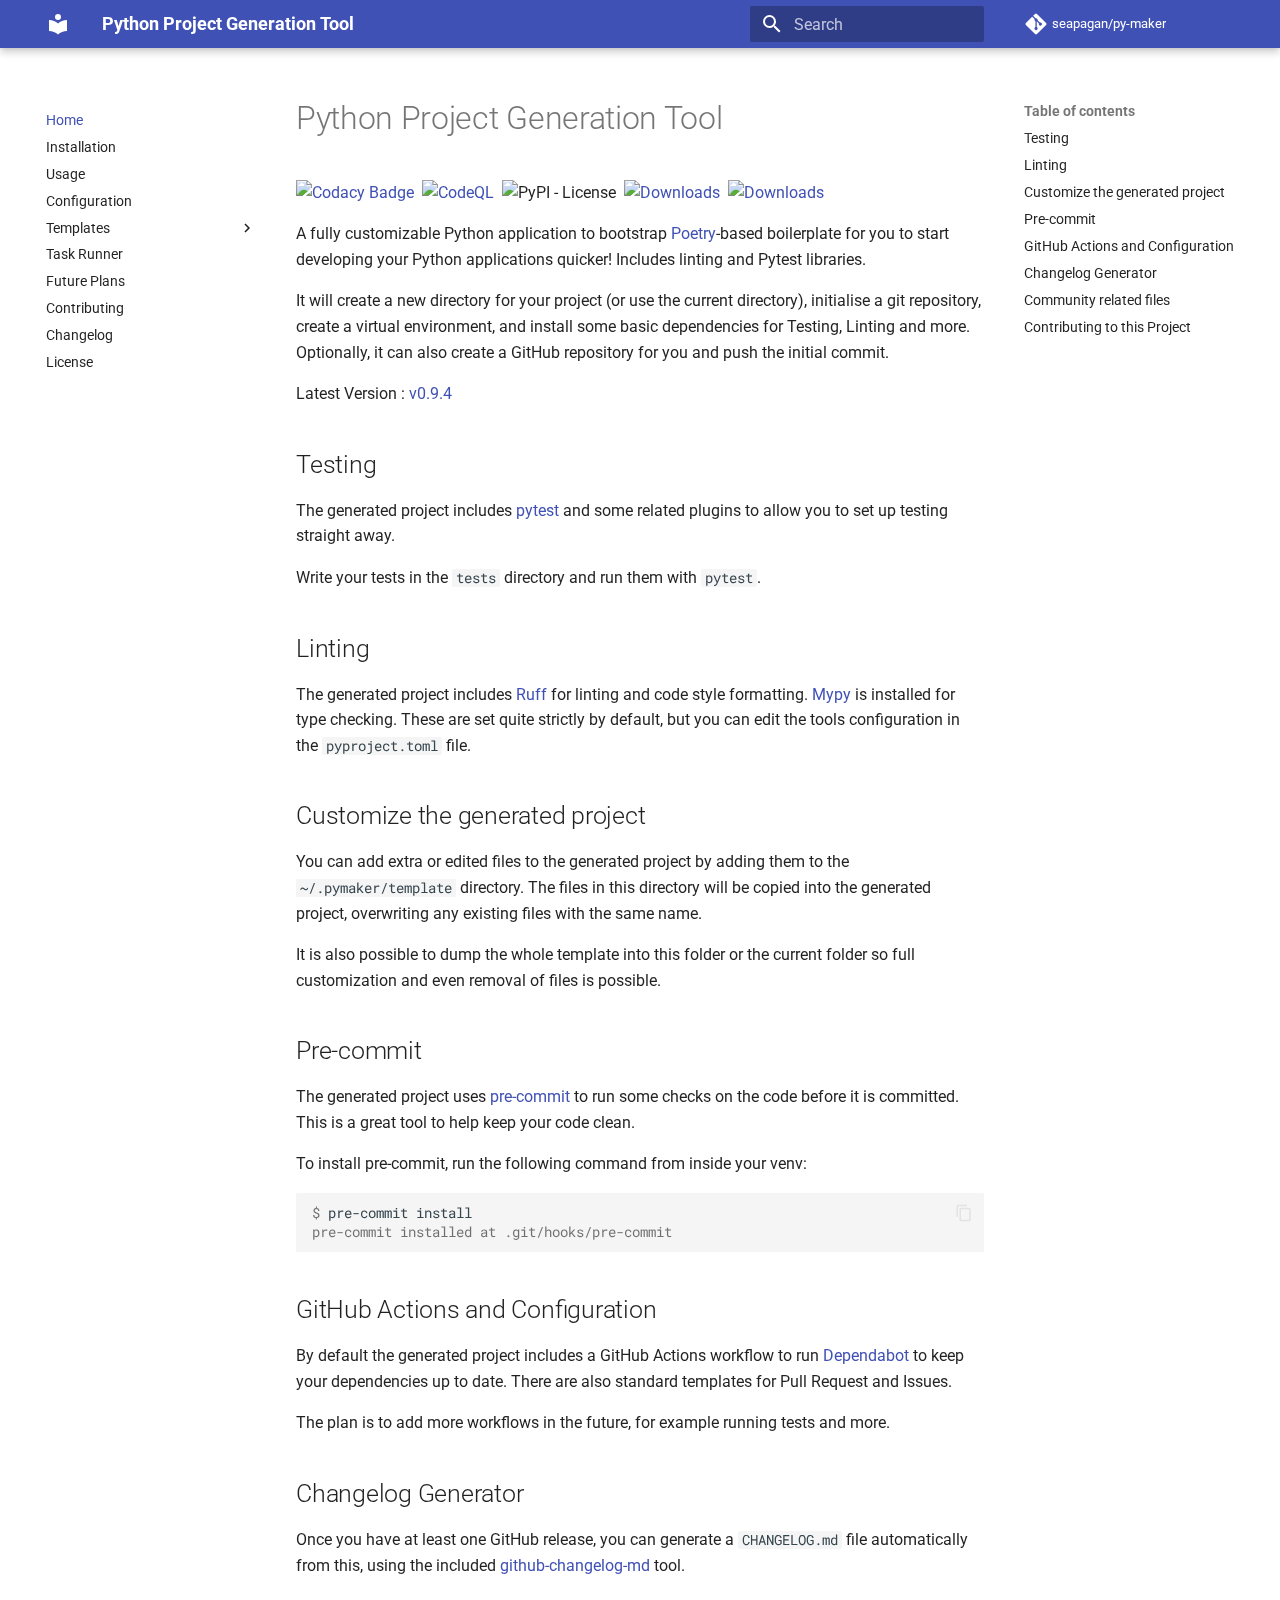
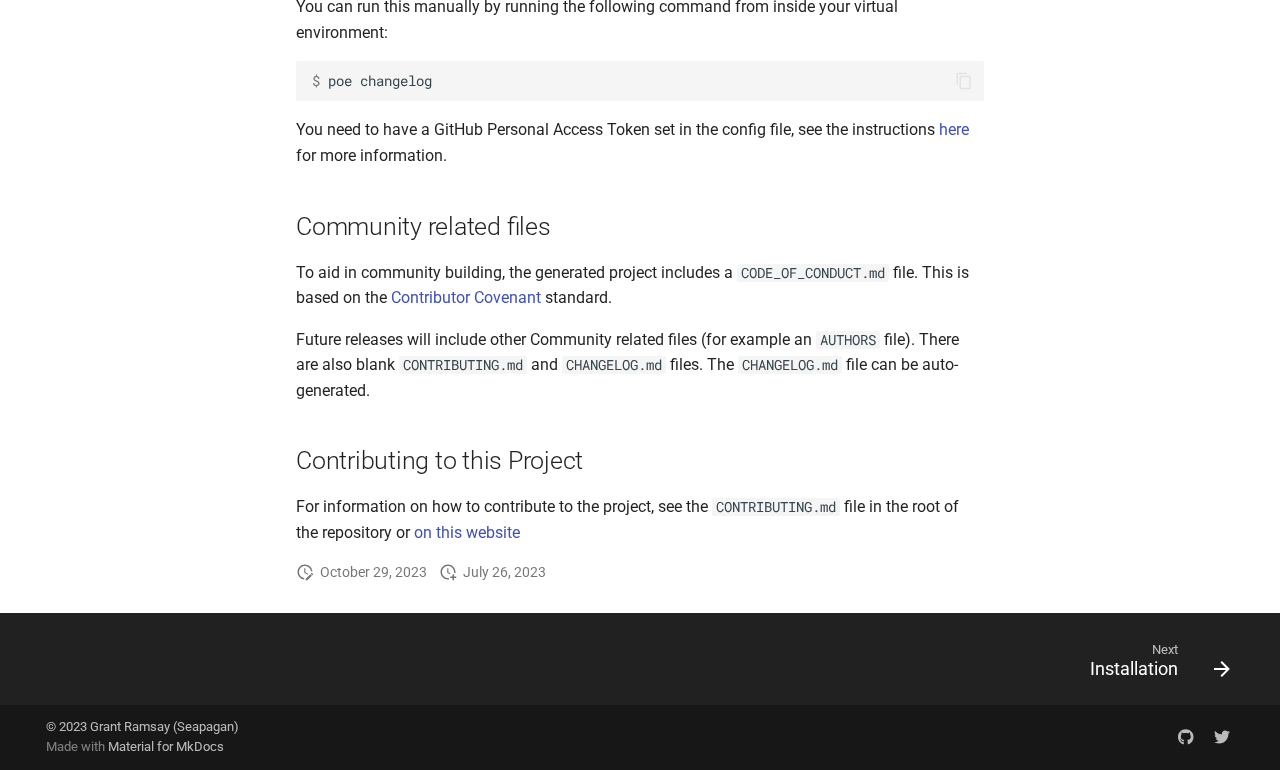
==== index.html @ bb0cfc82 "Deployed 43cab1c with MkDocs version: 1.5.3" ====
<!doctype html><html lang=en class=no-js><head><meta charset=utf-8><meta name=viewport content="width=device-width,initial-scale=1"><link href=https://pymaker.seapagan.net/ rel=canonical><link href=installation/ rel=next><link rel=icon href=assets/images/favicon.png><meta name=generator content="mkdocs-1.5.3, mkdocs-material-9.5.12"><title>Python Project Generation Tool</title><link rel=stylesheet href=assets/stylesheets/main.7e359304.min.css><link rel=stylesheet href=assets/stylesheets/palette.06af60db.min.css><link rel=preconnect href=https://fonts.gstatic.com crossorigin><link rel=stylesheet href="https://fonts.googleapis.com/css?family=Roboto:300,300i,400,400i,700,700i%7CRoboto+Mono:400,400i,700,700i&display=fallback"><style>:root{--md-text-font:"Roboto";--md-code-font:"Roboto Mono"}</style><link rel=stylesheet href=assets/_mkdocstrings.css><link rel=stylesheet href=css/extra.css><script>__md_scope=new URL(".",location),__md_hash=e=>[...e].reduce((e,_)=>(e<<5)-e+_.charCodeAt(0),0),__md_get=(e,_=localStorage,t=__md_scope)=>JSON.parse(_.getItem(t.pathname+"."+e)),__md_set=(e,_,t=localStorage,a=__md_scope)=>{try{t.setItem(a.pathname+"."+e,JSON.stringify(_))}catch(e){}}</script></head><body dir=ltr data-md-color-scheme=default data-md-color-primary=light-blue data-md-color-accent=blue><input class=md-toggle data-md-toggle=drawer type=checkbox id=__drawer autocomplete=off><input class=md-toggle data-md-toggle=search type=checkbox id=__search autocomplete=off><label class=md-overlay for=__drawer></label><div data-md-component=skip><a href=#python-project-generation-tool class=md-skip> Skip to content </a></div><div data-md-component=announce></div><header class="md-header md-header--shadow" data-md-component=header><nav class="md-header__inner md-grid" aria-label=Header><a href=. title="Python Project Generation Tool" class="md-header__button md-logo" aria-label="Python Project Generation Tool" data-md-component=logo><svg xmlns=http://www.w3.org/2000/svg viewbox="0 0 24 24"><path d="M12 8a3 3 0 0 0 3-3 3 3 0 0 0-3-3 3 3 0 0 0-3 3 3 3 0 0 0 3 3m0 3.54C9.64 9.35 6.5 8 3 8v11c3.5 0 6.64 1.35 9 3.54 2.36-2.19 5.5-3.54 9-3.54V8c-3.5 0-6.64 1.35-9 3.54Z"/></svg></a><label class="md-header__button md-icon" for=__drawer><svg xmlns=http://www.w3.org/2000/svg viewbox="0 0 24 24"><path d="M3 6h18v2H3V6m0 5h18v2H3v-2m0 5h18v2H3v-2Z"/></svg></label><div class=md-header__title data-md-component=header-title><div class=md-header__ellipsis><div class=md-header__topic><span class=md-ellipsis> Python Project Generation Tool </span></div><div class=md-header__topic data-md-component=header-topic><span class=md-ellipsis> Home </span></div></div></div><label class="md-header__button md-icon" for=__search><svg xmlns=http://www.w3.org/2000/svg viewbox="0 0 24 24"><path d="M9.5 3A6.5 6.5 0 0 1 16 9.5c0 1.61-.59 3.09-1.56 4.23l.27.27h.79l5 5-1.5 1.5-5-5v-.79l-.27-.27A6.516 6.516 0 0 1 9.5 16 6.5 6.5 0 0 1 3 9.5 6.5 6.5 0 0 1 9.5 3m0 2C7 5 5 7 5 9.5S7 14 9.5 14 14 12 14 9.5 12 5 9.5 5Z"/></svg></label><div class=md-search data-md-component=search role=dialog><label class=md-search__overlay for=__search></label><div class=md-search__inner role=search><form class=md-search__form name=search><input type=text class=md-search__input name=query aria-label=Search placeholder=Search autocapitalize=off autocorrect=off autocomplete=off spellcheck=false data-md-component=search-query required><label class="md-search__icon md-icon" for=__search><svg xmlns=http://www.w3.org/2000/svg viewbox="0 0 24 24"><path d="M9.5 3A6.5 6.5 0 0 1 16 9.5c0 1.61-.59 3.09-1.56 4.23l.27.27h.79l5 5-1.5 1.5-5-5v-.79l-.27-.27A6.516 6.516 0 0 1 9.5 16 6.5 6.5 0 0 1 3 9.5 6.5 6.5 0 0 1 9.5 3m0 2C7 5 5 7 5 9.5S7 14 9.5 14 14 12 14 9.5 12 5 9.5 5Z"/></svg><svg xmlns=http://www.w3.org/2000/svg viewbox="0 0 24 24"><path d="M20 11v2H8l5.5 5.5-1.42 1.42L4.16 12l7.92-7.92L13.5 5.5 8 11h12Z"/></svg></label><nav class=md-search__options aria-label=Search><button type=reset class="md-search__icon md-icon" title=Clear aria-label=Clear tabindex=-1><svg xmlns=http://www.w3.org/2000/svg viewbox="0 0 24 24"><path d="M19 6.41 17.59 5 12 10.59 6.41 5 5 6.41 10.59 12 5 17.59 6.41 19 12 13.41 17.59 19 19 17.59 13.41 12 19 6.41Z"/></svg></button></nav></form><div class=md-search__output><div class=md-search__scrollwrap data-md-scrollfix><div class=md-search-result data-md-component=search-result><div class=md-search-result__meta> Initializing search </div><ol class=md-search-result__list role=presentation></ol></div></div></div></div></div><div class=md-header__source><a href=https://github.com/seapagan/py-maker title="Go to repository" class=md-source data-md-component=source><div class="md-source__icon md-icon"><svg xmlns=http://www.w3.org/2000/svg viewbox="0 0 448 512"><!-- Font Awesome Free 6.5.1 by @fontawesome - https://fontawesome.com License - https://fontawesome.com/license/free (Icons: CC BY 4.0, Fonts: SIL OFL 1.1, Code: MIT License) Copyright 2023 Fonticons, Inc.--><path d="M439.55 236.05 244 40.45a28.87 28.87 0 0 0-40.81 0l-40.66 40.63 51.52 51.52c27.06-9.14 52.68 16.77 43.39 43.68l49.66 49.66c34.23-11.8 61.18 31 35.47 56.69-26.49 26.49-70.21-2.87-56-37.34L240.22 199v121.85c25.3 12.54 22.26 41.85 9.08 55a34.34 34.34 0 0 1-48.55 0c-17.57-17.6-11.07-46.91 11.25-56v-123c-20.8-8.51-24.6-30.74-18.64-45L142.57 101 8.45 235.14a28.86 28.86 0 0 0 0 40.81l195.61 195.6a28.86 28.86 0 0 0 40.8 0l194.69-194.69a28.86 28.86 0 0 0 0-40.81z"/></svg></div><div class=md-source__repository> seapagan/py-maker </div></a></div></nav></header><div class=md-container data-md-component=container><main class=md-main data-md-component=main><div class="md-main__inner md-grid"><div class="md-sidebar md-sidebar--primary" data-md-component=sidebar data-md-type=navigation><div class=md-sidebar__scrollwrap><div class=md-sidebar__inner><nav class="md-nav md-nav--primary" aria-label=Navigation data-md-level=0><label class=md-nav__title for=__drawer><a href=. title="Python Project Generation Tool" class="md-nav__button md-logo" aria-label="Python Project Generation Tool" data-md-component=logo><svg xmlns=http://www.w3.org/2000/svg viewbox="0 0 24 24"><path d="M12 8a3 3 0 0 0 3-3 3 3 0 0 0-3-3 3 3 0 0 0-3 3 3 3 0 0 0 3 3m0 3.54C9.64 9.35 6.5 8 3 8v11c3.5 0 6.64 1.35 9 3.54 2.36-2.19 5.5-3.54 9-3.54V8c-3.5 0-6.64 1.35-9 3.54Z"/></svg></a> Python Project Generation Tool </label><div class=md-nav__source><a href=https://github.com/seapagan/py-maker title="Go to repository" class=md-source data-md-component=source><div class="md-source__icon md-icon"><svg xmlns=http://www.w3.org/2000/svg viewbox="0 0 448 512"><!-- Font Awesome Free 6.5.1 by @fontawesome - https://fontawesome.com License - https://fontawesome.com/license/free (Icons: CC BY 4.0, Fonts: SIL OFL 1.1, Code: MIT License) Copyright 2023 Fonticons, Inc.--><path d="M439.55 236.05 244 40.45a28.87 28.87 0 0 0-40.81 0l-40.66 40.63 51.52 51.52c27.06-9.14 52.68 16.77 43.39 43.68l49.66 49.66c34.23-11.8 61.18 31 35.47 56.69-26.49 26.49-70.21-2.87-56-37.34L240.22 199v121.85c25.3 12.54 22.26 41.85 9.08 55a34.34 34.34 0 0 1-48.55 0c-17.57-17.6-11.07-46.91 11.25-56v-123c-20.8-8.51-24.6-30.74-18.64-45L142.57 101 8.45 235.14a28.86 28.86 0 0 0 0 40.81l195.61 195.6a28.86 28.86 0 0 0 40.8 0l194.69-194.69a28.86 28.86 0 0 0 0-40.81z"/></svg></div><div class=md-source__repository> seapagan/py-maker </div></a></div><ul class=md-nav__list data-md-scrollfix><li class="md-nav__item md-nav__item--active"><input class="md-nav__toggle md-toggle" type=checkbox id=__toc><label class="md-nav__link md-nav__link--active" for=__toc><span class=md-ellipsis> Home </span><span class="md-nav__icon md-icon"></span></label><a href=. class="md-nav__link md-nav__link--active"><span class=md-ellipsis> Home </span></a><nav class="md-nav md-nav--secondary" aria-label="Table of contents"><label class=md-nav__title for=__toc><span class="md-nav__icon md-icon"></span> Table of contents </label><ul class=md-nav__list data-md-component=toc data-md-scrollfix><li class=md-nav__item><a href=#testing class=md-nav__link><span class=md-ellipsis> Testing </span></a></li><li class=md-nav__item><a href=#linting class=md-nav__link><span class=md-ellipsis> Linting </span></a></li><li class=md-nav__item><a href=#customize-the-generated-project class=md-nav__link><span class=md-ellipsis> Customize the generated project </span></a></li><li class=md-nav__item><a href=#pre-commit class=md-nav__link><span class=md-ellipsis> Pre-commit </span></a></li><li class=md-nav__item><a href=#github-actions-and-configuration class=md-nav__link><span class=md-ellipsis> GitHub Actions and Configuration </span></a></li><li class=md-nav__item><a href=#changelog-generator class=md-nav__link><span class=md-ellipsis> Changelog Generator </span></a></li><li class=md-nav__item><a href=#community-related-files class=md-nav__link><span class=md-ellipsis> Community related files </span></a></li><li class=md-nav__item><a href=#contributing-to-this-project class=md-nav__link><span class=md-ellipsis> Contributing to this Project </span></a></li></ul></nav></li><li class=md-nav__item><a href=installation/ class=md-nav__link><span class=md-ellipsis> Installation </span></a></li><li class=md-nav__item><a href=usage/ class=md-nav__link><span class=md-ellipsis> Usage </span></a></li><li class=md-nav__item><a href=configuration/ class=md-nav__link><span class=md-ellipsis> Configuration </span></a></li><li class="md-nav__item md-nav__item--pruned md-nav__item--nested"><a href=template/internal/ class=md-nav__link><span class=md-ellipsis> Templates </span><span class="md-nav__icon md-icon"></span></a></li><li class=md-nav__item><a href=tasks/ class=md-nav__link><span class=md-ellipsis> Task Runner </span></a></li><li class=md-nav__item><a href=future-plans/ class=md-nav__link><span class=md-ellipsis> Future Plans </span></a></li><li class=md-nav__item><a href=contributing/ class=md-nav__link><span class=md-ellipsis> Contributing </span></a></li><li class=md-nav__item><a href=changelog/ class=md-nav__link><span class=md-ellipsis> Changelog </span></a></li><li class=md-nav__item><a href=license/ class=md-nav__link><span class=md-ellipsis> License </span></a></li></ul></nav></div></div></div><div class="md-sidebar md-sidebar--secondary" data-md-component=sidebar data-md-type=toc><div class=md-sidebar__scrollwrap><div class=md-sidebar__inner><nav class="md-nav md-nav--secondary" aria-label="Table of contents"><label class=md-nav__title for=__toc><span class="md-nav__icon md-icon"></span> Table of contents </label><ul class=md-nav__list data-md-component=toc data-md-scrollfix><li class=md-nav__item><a href=#testing class=md-nav__link><span class=md-ellipsis> Testing </span></a></li><li class=md-nav__item><a href=#linting class=md-nav__link><span class=md-ellipsis> Linting </span></a></li><li class=md-nav__item><a href=#customize-the-generated-project class=md-nav__link><span class=md-ellipsis> Customize the generated project </span></a></li><li class=md-nav__item><a href=#pre-commit class=md-nav__link><span class=md-ellipsis> Pre-commit </span></a></li><li class=md-nav__item><a href=#github-actions-and-configuration class=md-nav__link><span class=md-ellipsis> GitHub Actions and Configuration </span></a></li><li class=md-nav__item><a href=#changelog-generator class=md-nav__link><span class=md-ellipsis> Changelog Generator </span></a></li><li class=md-nav__item><a href=#community-related-files class=md-nav__link><span class=md-ellipsis> Community related files </span></a></li><li class=md-nav__item><a href=#contributing-to-this-project class=md-nav__link><span class=md-ellipsis> Contributing to this Project </span></a></li></ul></nav></div></div></div><div class=md-content data-md-component=content><article class="md-content__inner md-typeset"><h1 id=python-project-generation-tool>Python Project Generation Tool</h1><p><a href="https://app.codacy.com/gh/seapagan/py-maker/dashboard?utm_source=gh&utm_medium=referral&utm_content=&utm_campaign=Badge_grade"><img alt="Codacy
Badge" src=https://app.codacy.com/project/badge/Grade/7c86940f816b455ab171dc8126476849></a>&nbsp; <a href=https://github.com/seapagan/py-maker/actions/workflows/codeql.yml><img alt=CodeQL src=https://github.com/seapagan/py-maker/actions/workflows/codeql.yml/badge.svg></a>&nbsp; <img alt="PyPI - License" src=https://img.shields.io/pypi/l/pyproject-maker>&nbsp; <a href=https://pepy.tech/project/pyproject-maker><img alt=Downloads src="https://static.pepy.tech/personalized-badge/pyproject-maker?period=week&units=international_system&left_color=black&right_color=green&left_text=Weekly%20Downloads"></a>&nbsp; <a href=https://pepy.tech/project/pyproject-maker><img alt=Downloads src="https://static.pepy.tech/personalized-badge/pyproject-maker?period=total&units=international_system&left_color=black&right_color=green&left_text=Total%20Downloads"></a></p><p>A fully customizable Python application to bootstrap <a href=https://python-poetry.org/ target=_blank>Poetry</a>-based boilerplate for you to start developing your Python applications quicker! Includes linting and Pytest libraries.</p><p>It will create a new directory for your project (or use the current directory), initialise a git repository, create a virtual environment, and install some basic dependencies for Testing, Linting and more. Optionally, it can also create a GitHub repository for you and push the initial commit.</p><p>Latest Version : <a href=https://pypi.org/project/pyproject-maker/ target=_blank>v0.9.4</a></p><h2 id=testing>Testing</h2><p>The generated project includes <a href=https://docs.pytest.org/en/latest/ target=_blank>pytest</a> and some related plugins to allow you to set up testing straight away.</p><p>Write your tests in the <code>tests</code> directory and run them with <code>pytest</code>.</p><h2 id=linting>Linting</h2><p>The generated project includes <a href=https://docs.astral.sh/ruff/ target=_blank>Ruff</a> for linting and code style formatting. <a href=http://mypy-lang.org/ target=_blank>Mypy</a> is installed for type checking. These are set quite strictly by default, but you can edit the tools configuration in the <code>pyproject.toml</code> file.</p><h2 id=customize-the-generated-project>Customize the generated project</h2><p>You can add extra or edited files to the generated project by adding them to the <code>~/.pymaker/template</code> directory. The files in this directory will be copied into the generated project, overwriting any existing files with the same name.</p><p>It is also possible to dump the whole template into this folder or the current folder so full customization and even removal of files is possible.</p><h2 id=pre-commit>Pre-commit</h2><p>The generated project uses <a href=https://pre-commit.com/ target=_blank>pre-commit</a> to run some checks on the code before it is committed. This is a great tool to help keep your code clean.</p><p>To install pre-commit, run the following command from inside your venv:</p><div class=highlight><pre><span></span><code><span class=gp>$ </span>pre-commit<span class=w> </span>install
<span class=go>pre-commit installed at .git/hooks/pre-commit</span>
</code></pre></div><h2 id=github-actions-and-configuration>GitHub Actions and Configuration</h2><p>By default the generated project includes a GitHub Actions workflow to run <a href=https://dependabot.com/ target=_blank>Dependabot</a> to keep your dependencies up to date. There are also standard templates for Pull Request and Issues.</p><p>The plan is to add more workflows in the future, for example running tests and more.</p><h2 id=changelog-generator>Changelog Generator</h2><p>Once you have at least one GitHub release, you can generate a <code>CHANGELOG.md</code> file automatically from this, using the included <a href=https://github.com/seapagan/github-changelog-md target=_blank>github-changelog-md</a> tool.</p><p>You can run this manually by running the following command from inside your virtual environment:</p><div class=highlight><pre><span></span><code><span class=gp>$ </span>poe<span class=w> </span>changelog
</code></pre></div><p>You need to have a GitHub Personal Access Token set in the config file, see the instructions <a href=https://changelog.seapagan.net/installation/#setup-a-github-pat target=_blank>here</a> for more information.</p><h2 id=community-related-files>Community related files</h2><p>To aid in community building, the generated project includes a <code>CODE_OF_CONDUCT.md</code> file. This is based on the <a href=https://www.contributor-covenant.org/ target=_blank>Contributor Covenant</a> standard.</p><p>Future releases will include other Community related files (for example an <code>AUTHORS</code> file). There are also blank <code>CONTRIBUTING.md</code> and <code>CHANGELOG.md</code> files. The <code>CHANGELOG.md</code> file can be auto-generated.</p><h2 id=contributing-to-this-project>Contributing to this Project</h2><p>For information on how to contribute to the project, see the <code>CONTRIBUTING.md</code> file in the root of the repository or <a href=contributing/ >on this website</a></p><aside class=md-source-file><span class=md-source-file__fact><span class=md-icon title="Last update"><svg xmlns=http://www.w3.org/2000/svg viewbox="0 0 24 24"><path d="M21 13.1c-.1 0-.3.1-.4.2l-1 1 2.1 2.1 1-1c.2-.2.2-.6 0-.8l-1.3-1.3c-.1-.1-.2-.2-.4-.2m-1.9 1.8-6.1 6V23h2.1l6.1-6.1-2.1-2M12.5 7v5.2l4 2.4-1 1L11 13V7h1.5M11 21.9c-5.1-.5-9-4.8-9-9.9C2 6.5 6.5 2 12 2c5.3 0 9.6 4.1 10 9.3-.3-.1-.6-.2-1-.2s-.7.1-1 .2C19.6 7.2 16.2 4 12 4c-4.4 0-8 3.6-8 8 0 4.1 3.1 7.5 7.1 7.9l-.1.2v1.8Z"/></svg></span><span class="git-revision-date-localized-plugin git-revision-date-localized-plugin-date">October 29, 2023</span></span><span class=md-source-file__fact><span class=md-icon title=Created><svg xmlns=http://www.w3.org/2000/svg viewbox="0 0 24 24"><path d="M14.47 15.08 11 13V7h1.5v5.25l3.08 1.83c-.41.28-.79.62-1.11 1m-1.39 4.84c-.36.05-.71.08-1.08.08-4.42 0-8-3.58-8-8s3.58-8 8-8 8 3.58 8 8c0 .37-.03.72-.08 1.08.69.1 1.33.32 1.92.64.1-.56.16-1.13.16-1.72 0-5.5-4.5-10-10-10S2 6.5 2 12s4.47 10 10 10c.59 0 1.16-.06 1.72-.16-.32-.59-.54-1.23-.64-1.92M18 15v3h-3v2h3v3h2v-3h3v-2h-3v-3h-2Z"/></svg></span><span class="git-revision-date-localized-plugin git-revision-date-localized-plugin-date">July 26, 2023</span></span></aside></article></div><script>var target=document.getElementById(location.hash.slice(1));target&&target.name&&(target.checked=target.name.startsWith("__tabbed_"))</script></div><button type=button class="md-top md-icon" data-md-component=top hidden><svg xmlns=http://www.w3.org/2000/svg viewbox="0 0 24 24"><path d="M13 20h-2V8l-5.5 5.5-1.42-1.42L12 4.16l7.92 7.92-1.42 1.42L13 8v12Z"/></svg> Back to top </button></main><footer class=md-footer><nav class="md-footer__inner md-grid" aria-label=Footer><a href=installation/ class="md-footer__link md-footer__link--next" aria-label="Next: Installation"><div class=md-footer__title><span class=md-footer__direction> Next </span><div class=md-ellipsis> Installation </div></div><div class="md-footer__button md-icon"><svg xmlns=http://www.w3.org/2000/svg viewbox="0 0 24 24"><path d="M4 11v2h12l-5.5 5.5 1.42 1.42L19.84 12l-7.92-7.92L10.5 5.5 16 11H4Z"/></svg></div></a></nav><div class="md-footer-meta md-typeset"><div class="md-footer-meta__inner md-grid"><div class=md-copyright><div class=md-copyright__highlight> © 2023 Grant Ramsay (Seapagan) </div> Made with <a href=https://squidfunk.github.io/mkdocs-material/ target=_blank rel=noopener> Material for MkDocs </a></div><div class=md-social><a href=https://github.com/seapagan/py-maker target=_blank rel=noopener title=github.com class=md-social__link><svg xmlns=http://www.w3.org/2000/svg viewbox="0 0 496 512"><!-- Font Awesome Free 6.5.1 by @fontawesome - https://fontawesome.com License - https://fontawesome.com/license/free (Icons: CC BY 4.0, Fonts: SIL OFL 1.1, Code: MIT License) Copyright 2023 Fonticons, Inc.--><path d="M165.9 397.4c0 2-2.3 3.6-5.2 3.6-3.3.3-5.6-1.3-5.6-3.6 0-2 2.3-3.6 5.2-3.6 3-.3 5.6 1.3 5.6 3.6zm-31.1-4.5c-.7 2 1.3 4.3 4.3 4.9 2.6 1 5.6 0 6.2-2s-1.3-4.3-4.3-5.2c-2.6-.7-5.5.3-6.2 2.3zm44.2-1.7c-2.9.7-4.9 2.6-4.6 4.9.3 2 2.9 3.3 5.9 2.6 2.9-.7 4.9-2.6 4.6-4.6-.3-1.9-3-3.2-5.9-2.9zM244.8 8C106.1 8 0 113.3 0 252c0 110.9 69.8 205.8 169.5 239.2 12.8 2.3 17.3-5.6 17.3-12.1 0-6.2-.3-40.4-.3-61.4 0 0-70 15-84.7-29.8 0 0-11.4-29.1-27.8-36.6 0 0-22.9-15.7 1.6-15.4 0 0 24.9 2 38.6 25.8 21.9 38.6 58.6 27.5 72.9 20.9 2.3-16 8.8-27.1 16-33.7-55.9-6.2-112.3-14.3-112.3-110.5 0-27.5 7.6-41.3 23.6-58.9-2.6-6.5-11.1-33.3 2.6-67.9 20.9-6.5 69 27 69 27 20-5.6 41.5-8.5 62.8-8.5s42.8 2.9 62.8 8.5c0 0 48.1-33.6 69-27 13.7 34.7 5.2 61.4 2.6 67.9 16 17.7 25.8 31.5 25.8 58.9 0 96.5-58.9 104.2-114.8 110.5 9.2 7.9 17 22.9 17 46.4 0 33.7-.3 75.4-.3 83.6 0 6.5 4.6 14.4 17.3 12.1C428.2 457.8 496 362.9 496 252 496 113.3 383.5 8 244.8 8zM97.2 352.9c-1.3 1-1 3.3.7 5.2 1.6 1.6 3.9 2.3 5.2 1 1.3-1 1-3.3-.7-5.2-1.6-1.6-3.9-2.3-5.2-1zm-10.8-8.1c-.7 1.3.3 2.9 2.3 3.9 1.6 1 3.6.7 4.3-.7.7-1.3-.3-2.9-2.3-3.9-2-.6-3.6-.3-4.3.7zm32.4 35.6c-1.6 1.3-1 4.3 1.3 6.2 2.3 2.3 5.2 2.6 6.5 1 1.3-1.3.7-4.3-1.3-6.2-2.2-2.3-5.2-2.6-6.5-1zm-11.4-14.7c-1.6 1-1.6 3.6 0 5.9 1.6 2.3 4.3 3.3 5.6 2.3 1.6-1.3 1.6-3.9 0-6.2-1.4-2.3-4-3.3-5.6-2z"/></svg></a><a href=https://twitter.com/gnramsay_dev target=_blank rel=noopener title=twitter.com class=md-social__link><svg xmlns=http://www.w3.org/2000/svg viewbox="0 0 512 512"><!-- Font Awesome Free 6.5.1 by @fontawesome - https://fontawesome.com License - https://fontawesome.com/license/free (Icons: CC BY 4.0, Fonts: SIL OFL 1.1, Code: MIT License) Copyright 2023 Fonticons, Inc.--><path d="M459.37 151.716c.325 4.548.325 9.097.325 13.645 0 138.72-105.583 298.558-298.558 298.558-59.452 0-114.68-17.219-161.137-47.106 8.447.974 16.568 1.299 25.34 1.299 49.055 0 94.213-16.568 130.274-44.832-46.132-.975-84.792-31.188-98.112-72.772 6.498.974 12.995 1.624 19.818 1.624 9.421 0 18.843-1.3 27.614-3.573-48.081-9.747-84.143-51.98-84.143-102.985v-1.299c13.969 7.797 30.214 12.67 47.431 13.319-28.264-18.843-46.781-51.005-46.781-87.391 0-19.492 5.197-37.36 14.294-52.954 51.655 63.675 129.3 105.258 216.365 109.807-1.624-7.797-2.599-15.918-2.599-24.04 0-57.828 46.782-104.934 104.934-104.934 30.213 0 57.502 12.67 76.67 33.137 23.715-4.548 46.456-13.32 66.599-25.34-7.798 24.366-24.366 44.833-46.132 57.827 21.117-2.273 41.584-8.122 60.426-16.243-14.292 20.791-32.161 39.308-52.628 54.253z"/></svg></a></div></div></div></footer></div><div class=md-dialog data-md-component=dialog><div class="md-dialog__inner md-typeset"></div></div><script id=__config type=application/json>{"base": ".", "features": ["navigation.footer", "content.code.copy", "content.code.annotate", "navigation.tracking", "navigation.indexes", "navigation.prune", "navigation.top", "toc.follow"], "search": "assets/javascripts/workers/search.b8dbb3d2.min.js", "translations": {"clipboard.copied": "Copied to clipboard", "clipboard.copy": "Copy to clipboard", "search.result.more.one": "1 more on this page", "search.result.more.other": "# more on this page", "search.result.none": "No matching documents", "search.result.one": "1 matching document", "search.result.other": "# matching documents", "search.result.placeholder": "Type to start searching", "search.result.term.missing": "Missing", "select.version": "Select version"}}</script><script src=assets/javascripts/bundle.c8d2eff1.min.js></script></body></html>
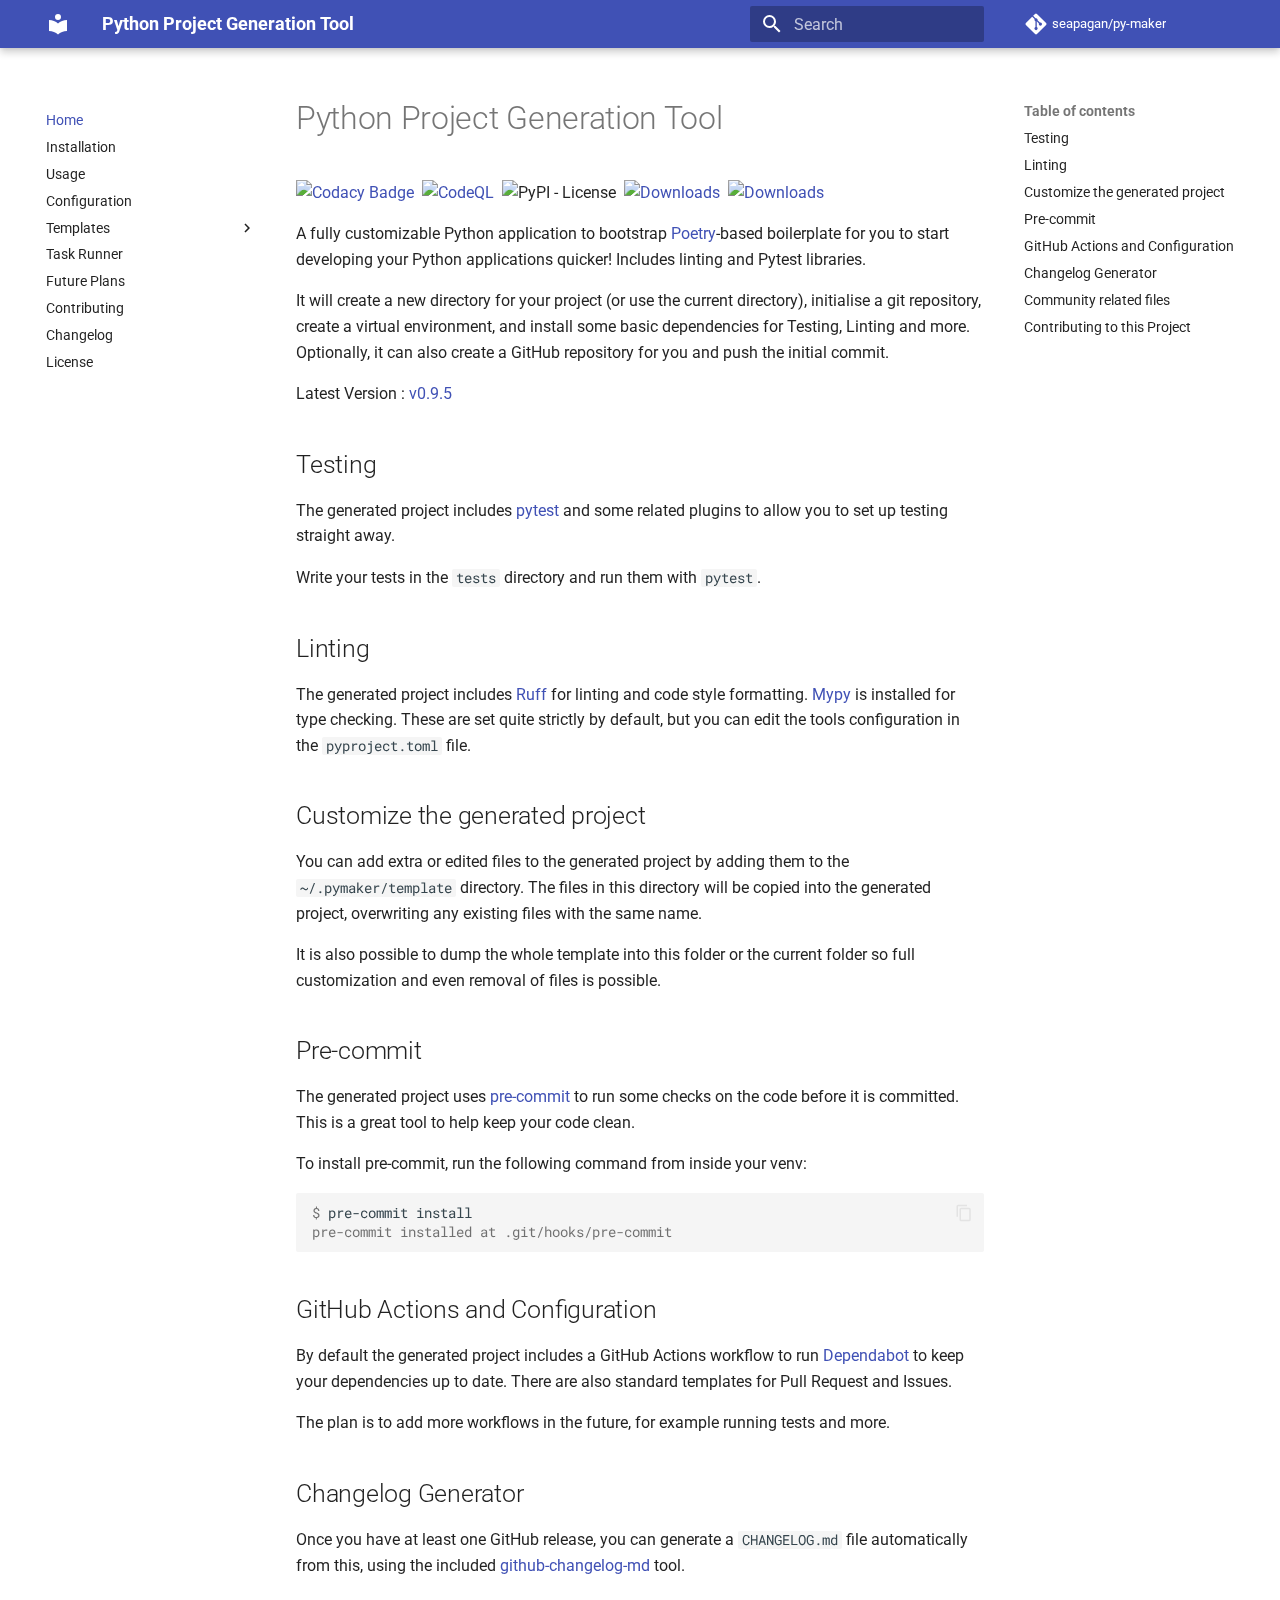
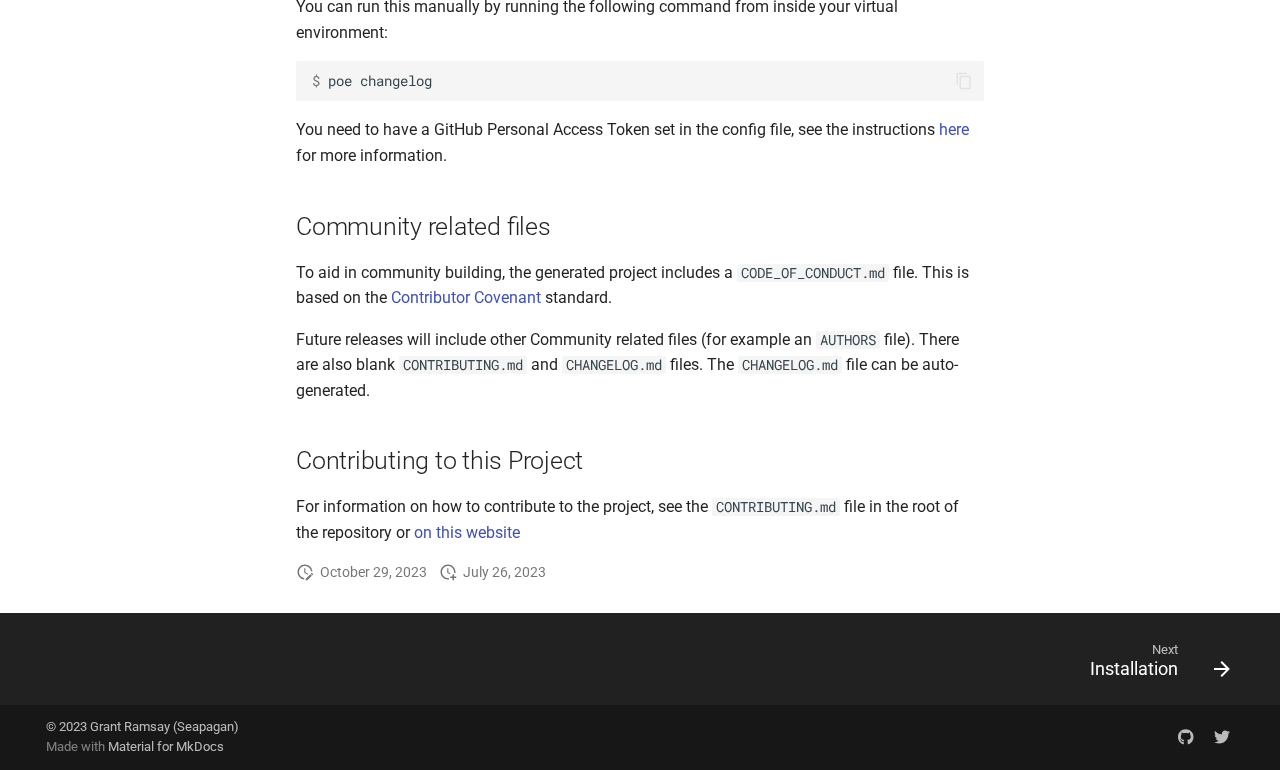
==== commit 55343ed8: "Deployed 0086fee with MkDocs version: 1.5.3" ====
--- a/index.html
+++ b/index.html
@@ -1,5 +1,5 @@
 <!doctype html><html lang=en class=no-js><head><meta charset=utf-8><meta name=viewport content="width=device-width,initial-scale=1"><link href=https://pymaker.seapagan.net/ rel=canonical><link href=installation/ rel=next><link rel=icon href=assets/images/favicon.png><meta name=generator content="mkdocs-1.5.3, mkdocs-material-9.5.12"><title>Python Project Generation Tool</title><link rel=stylesheet href=assets/stylesheets/main.7e359304.min.css><link rel=stylesheet href=assets/stylesheets/palette.06af60db.min.css><link rel=preconnect href=https://fonts.gstatic.com crossorigin><link rel=stylesheet href="https://fonts.googleapis.com/css?family=Roboto:300,300i,400,400i,700,700i%7CRoboto+Mono:400,400i,700,700i&display=fallback"><style>:root{--md-text-font:"Roboto";--md-code-font:"Roboto Mono"}</style><link rel=stylesheet href=assets/_mkdocstrings.css><link rel=stylesheet href=css/extra.css><script>__md_scope=new URL(".",location),__md_hash=e=>[...e].reduce((e,_)=>(e<<5)-e+_.charCodeAt(0),0),__md_get=(e,_=localStorage,t=__md_scope)=>JSON.parse(_.getItem(t.pathname+"."+e)),__md_set=(e,_,t=localStorage,a=__md_scope)=>{try{t.setItem(a.pathname+"."+e,JSON.stringify(_))}catch(e){}}</script></head><body dir=ltr data-md-color-scheme=default data-md-color-primary=light-blue data-md-color-accent=blue><input class=md-toggle data-md-toggle=drawer type=checkbox id=__drawer autocomplete=off><input class=md-toggle data-md-toggle=search type=checkbox id=__search autocomplete=off><label class=md-overlay for=__drawer></label><div data-md-component=skip><a href=#python-project-generation-tool class=md-skip> Skip to content </a></div><div data-md-component=announce></div><header class="md-header md-header--shadow" data-md-component=header><nav class="md-header__inner md-grid" aria-label=Header><a href=. title="Python Project Generation Tool" class="md-header__button md-logo" aria-label="Python Project Generation Tool" data-md-component=logo><svg xmlns=http://www.w3.org/2000/svg viewbox="0 0 24 24"><path d="M12 8a3 3 0 0 0 3-3 3 3 0 0 0-3-3 3 3 0 0 0-3 3 3 3 0 0 0 3 3m0 3.54C9.64 9.35 6.5 8 3 8v11c3.5 0 6.64 1.35 9 3.54 2.36-2.19 5.5-3.54 9-3.54V8c-3.5 0-6.64 1.35-9 3.54Z"/></svg></a><label class="md-header__button md-icon" for=__drawer><svg xmlns=http://www.w3.org/2000/svg viewbox="0 0 24 24"><path d="M3 6h18v2H3V6m0 5h18v2H3v-2m0 5h18v2H3v-2Z"/></svg></label><div class=md-header__title data-md-component=header-title><div class=md-header__ellipsis><div class=md-header__topic><span class=md-ellipsis> Python Project Generation Tool </span></div><div class=md-header__topic data-md-component=header-topic><span class=md-ellipsis> Home </span></div></div></div><label class="md-header__button md-icon" for=__search><svg xmlns=http://www.w3.org/2000/svg viewbox="0 0 24 24"><path d="M9.5 3A6.5 6.5 0 0 1 16 9.5c0 1.61-.59 3.09-1.56 4.23l.27.27h.79l5 5-1.5 1.5-5-5v-.79l-.27-.27A6.516 6.516 0 0 1 9.5 16 6.5 6.5 0 0 1 3 9.5 6.5 6.5 0 0 1 9.5 3m0 2C7 5 5 7 5 9.5S7 14 9.5 14 14 12 14 9.5 12 5 9.5 5Z"/></svg></label><div class=md-search data-md-component=search role=dialog><label class=md-search__overlay for=__search></label><div class=md-search__inner role=search><form class=md-search__form name=search><input type=text class=md-search__input name=query aria-label=Search placeholder=Search autocapitalize=off autocorrect=off autocomplete=off spellcheck=false data-md-component=search-query required><label class="md-search__icon md-icon" for=__search><svg xmlns=http://www.w3.org/2000/svg viewbox="0 0 24 24"><path d="M9.5 3A6.5 6.5 0 0 1 16 9.5c0 1.61-.59 3.09-1.56 4.23l.27.27h.79l5 5-1.5 1.5-5-5v-.79l-.27-.27A6.516 6.516 0 0 1 9.5 16 6.5 6.5 0 0 1 3 9.5 6.5 6.5 0 0 1 9.5 3m0 2C7 5 5 7 5 9.5S7 14 9.5 14 14 12 14 9.5 12 5 9.5 5Z"/></svg><svg xmlns=http://www.w3.org/2000/svg viewbox="0 0 24 24"><path d="M20 11v2H8l5.5 5.5-1.42 1.42L4.16 12l7.92-7.92L13.5 5.5 8 11h12Z"/></svg></label><nav class=md-search__options aria-label=Search><button type=reset class="md-search__icon md-icon" title=Clear aria-label=Clear tabindex=-1><svg xmlns=http://www.w3.org/2000/svg viewbox="0 0 24 24"><path d="M19 6.41 17.59 5 12 10.59 6.41 5 5 6.41 10.59 12 5 17.59 6.41 19 12 13.41 17.59 19 19 17.59 13.41 12 19 6.41Z"/></svg></button></nav></form><div class=md-search__output><div class=md-search__scrollwrap data-md-scrollfix><div class=md-search-result data-md-component=search-result><div class=md-search-result__meta> Initializing search </div><ol class=md-search-result__list role=presentation></ol></div></div></div></div></div><div class=md-header__source><a href=https://github.com/seapagan/py-maker title="Go to repository" class=md-source data-md-component=source><div class="md-source__icon md-icon"><svg xmlns=http://www.w3.org/2000/svg viewbox="0 0 448 512"><!-- Font Awesome Free 6.5.1 by @fontawesome - https://fontawesome.com License - https://fontawesome.com/license/free (Icons: CC BY 4.0, Fonts: SIL OFL 1.1, Code: MIT License) Copyright 2023 Fonticons, Inc.--><path d="M439.55 236.05 244 40.45a28.87 28.87 0 0 0-40.81 0l-40.66 40.63 51.52 51.52c27.06-9.14 52.68 16.77 43.39 43.68l49.66 49.66c34.23-11.8 61.18 31 35.47 56.69-26.49 26.49-70.21-2.87-56-37.34L240.22 199v121.85c25.3 12.54 22.26 41.85 9.08 55a34.34 34.34 0 0 1-48.55 0c-17.57-17.6-11.07-46.91 11.25-56v-123c-20.8-8.51-24.6-30.74-18.64-45L142.57 101 8.45 235.14a28.86 28.86 0 0 0 0 40.81l195.61 195.6a28.86 28.86 0 0 0 40.8 0l194.69-194.69a28.86 28.86 0 0 0 0-40.81z"/></svg></div><div class=md-source__repository> seapagan/py-maker </div></a></div></nav></header><div class=md-container data-md-component=container><main class=md-main data-md-component=main><div class="md-main__inner md-grid"><div class="md-sidebar md-sidebar--primary" data-md-component=sidebar data-md-type=navigation><div class=md-sidebar__scrollwrap><div class=md-sidebar__inner><nav class="md-nav md-nav--primary" aria-label=Navigation data-md-level=0><label class=md-nav__title for=__drawer><a href=. title="Python Project Generation Tool" class="md-nav__button md-logo" aria-label="Python Project Generation Tool" data-md-component=logo><svg xmlns=http://www.w3.org/2000/svg viewbox="0 0 24 24"><path d="M12 8a3 3 0 0 0 3-3 3 3 0 0 0-3-3 3 3 0 0 0-3 3 3 3 0 0 0 3 3m0 3.54C9.64 9.35 6.5 8 3 8v11c3.5 0 6.64 1.35 9 3.54 2.36-2.19 5.5-3.54 9-3.54V8c-3.5 0-6.64 1.35-9 3.54Z"/></svg></a> Python Project Generation Tool </label><div class=md-nav__source><a href=https://github.com/seapagan/py-maker title="Go to repository" class=md-source data-md-component=source><div class="md-source__icon md-icon"><svg xmlns=http://www.w3.org/2000/svg viewbox="0 0 448 512"><!-- Font Awesome Free 6.5.1 by @fontawesome - https://fontawesome.com License - https://fontawesome.com/license/free (Icons: CC BY 4.0, Fonts: SIL OFL 1.1, Code: MIT License) Copyright 2023 Fonticons, Inc.--><path d="M439.55 236.05 244 40.45a28.87 28.87 0 0 0-40.81 0l-40.66 40.63 51.52 51.52c27.06-9.14 52.68 16.77 43.39 43.68l49.66 49.66c34.23-11.8 61.18 31 35.47 56.69-26.49 26.49-70.21-2.87-56-37.34L240.22 199v121.85c25.3 12.54 22.26 41.85 9.08 55a34.34 34.34 0 0 1-48.55 0c-17.57-17.6-11.07-46.91 11.25-56v-123c-20.8-8.51-24.6-30.74-18.64-45L142.57 101 8.45 235.14a28.86 28.86 0 0 0 0 40.81l195.61 195.6a28.86 28.86 0 0 0 40.8 0l194.69-194.69a28.86 28.86 0 0 0 0-40.81z"/></svg></div><div class=md-source__repository> seapagan/py-maker </div></a></div><ul class=md-nav__list data-md-scrollfix><li class="md-nav__item md-nav__item--active"><input class="md-nav__toggle md-toggle" type=checkbox id=__toc><label class="md-nav__link md-nav__link--active" for=__toc><span class=md-ellipsis> Home </span><span class="md-nav__icon md-icon"></span></label><a href=. class="md-nav__link md-nav__link--active"><span class=md-ellipsis> Home </span></a><nav class="md-nav md-nav--secondary" aria-label="Table of contents"><label class=md-nav__title for=__toc><span class="md-nav__icon md-icon"></span> Table of contents </label><ul class=md-nav__list data-md-component=toc data-md-scrollfix><li class=md-nav__item><a href=#testing class=md-nav__link><span class=md-ellipsis> Testing </span></a></li><li class=md-nav__item><a href=#linting class=md-nav__link><span class=md-ellipsis> Linting </span></a></li><li class=md-nav__item><a href=#customize-the-generated-project class=md-nav__link><span class=md-ellipsis> Customize the generated project </span></a></li><li class=md-nav__item><a href=#pre-commit class=md-nav__link><span class=md-ellipsis> Pre-commit </span></a></li><li class=md-nav__item><a href=#github-actions-and-configuration class=md-nav__link><span class=md-ellipsis> GitHub Actions and Configuration </span></a></li><li class=md-nav__item><a href=#changelog-generator class=md-nav__link><span class=md-ellipsis> Changelog Generator </span></a></li><li class=md-nav__item><a href=#community-related-files class=md-nav__link><span class=md-ellipsis> Community related files </span></a></li><li class=md-nav__item><a href=#contributing-to-this-project class=md-nav__link><span class=md-ellipsis> Contributing to this Project </span></a></li></ul></nav></li><li class=md-nav__item><a href=installation/ class=md-nav__link><span class=md-ellipsis> Installation </span></a></li><li class=md-nav__item><a href=usage/ class=md-nav__link><span class=md-ellipsis> Usage </span></a></li><li class=md-nav__item><a href=configuration/ class=md-nav__link><span class=md-ellipsis> Configuration </span></a></li><li class="md-nav__item md-nav__item--pruned md-nav__item--nested"><a href=template/internal/ class=md-nav__link><span class=md-ellipsis> Templates </span><span class="md-nav__icon md-icon"></span></a></li><li class=md-nav__item><a href=tasks/ class=md-nav__link><span class=md-ellipsis> Task Runner </span></a></li><li class=md-nav__item><a href=future-plans/ class=md-nav__link><span class=md-ellipsis> Future Plans </span></a></li><li class=md-nav__item><a href=contributing/ class=md-nav__link><span class=md-ellipsis> Contributing </span></a></li><li class=md-nav__item><a href=changelog/ class=md-nav__link><span class=md-ellipsis> Changelog </span></a></li><li class=md-nav__item><a href=license/ class=md-nav__link><span class=md-ellipsis> License </span></a></li></ul></nav></div></div></div><div class="md-sidebar md-sidebar--secondary" data-md-component=sidebar data-md-type=toc><div class=md-sidebar__scrollwrap><div class=md-sidebar__inner><nav class="md-nav md-nav--secondary" aria-label="Table of contents"><label class=md-nav__title for=__toc><span class="md-nav__icon md-icon"></span> Table of contents </label><ul class=md-nav__list data-md-component=toc data-md-scrollfix><li class=md-nav__item><a href=#testing class=md-nav__link><span class=md-ellipsis> Testing </span></a></li><li class=md-nav__item><a href=#linting class=md-nav__link><span class=md-ellipsis> Linting </span></a></li><li class=md-nav__item><a href=#customize-the-generated-project class=md-nav__link><span class=md-ellipsis> Customize the generated project </span></a></li><li class=md-nav__item><a href=#pre-commit class=md-nav__link><span class=md-ellipsis> Pre-commit </span></a></li><li class=md-nav__item><a href=#github-actions-and-configuration class=md-nav__link><span class=md-ellipsis> GitHub Actions and Configuration </span></a></li><li class=md-nav__item><a href=#changelog-generator class=md-nav__link><span class=md-ellipsis> Changelog Generator </span></a></li><li class=md-nav__item><a href=#community-related-files class=md-nav__link><span class=md-ellipsis> Community related files </span></a></li><li class=md-nav__item><a href=#contributing-to-this-project class=md-nav__link><span class=md-ellipsis> Contributing to this Project </span></a></li></ul></nav></div></div></div><div class=md-content data-md-component=content><article class="md-content__inner md-typeset"><h1 id=python-project-generation-tool>Python Project Generation Tool</h1><p><a href="https://app.codacy.com/gh/seapagan/py-maker/dashboard?utm_source=gh&utm_medium=referral&utm_content=&utm_campaign=Badge_grade"><img alt="Codacy
-Badge" src=https://app.codacy.com/project/badge/Grade/7c86940f816b455ab171dc8126476849></a>&nbsp; <a href=https://github.com/seapagan/py-maker/actions/workflows/codeql.yml><img alt=CodeQL src=https://github.com/seapagan/py-maker/actions/workflows/codeql.yml/badge.svg></a>&nbsp; <img alt="PyPI - License" src=https://img.shields.io/pypi/l/pyproject-maker>&nbsp; <a href=https://pepy.tech/project/pyproject-maker><img alt=Downloads src="https://static.pepy.tech/personalized-badge/pyproject-maker?period=week&units=international_system&left_color=black&right_color=green&left_text=Weekly%20Downloads"></a>&nbsp; <a href=https://pepy.tech/project/pyproject-maker><img alt=Downloads src="https://static.pepy.tech/personalized-badge/pyproject-maker?period=total&units=international_system&left_color=black&right_color=green&left_text=Total%20Downloads"></a></p><p>A fully customizable Python application to bootstrap <a href=https://python-poetry.org/ target=_blank>Poetry</a>-based boilerplate for you to start developing your Python applications quicker! Includes linting and Pytest libraries.</p><p>It will create a new directory for your project (or use the current directory), initialise a git repository, create a virtual environment, and install some basic dependencies for Testing, Linting and more. Optionally, it can also create a GitHub repository for you and push the initial commit.</p><p>Latest Version : <a href=https://pypi.org/project/pyproject-maker/ target=_blank>v0.9.4</a></p><h2 id=testing>Testing</h2><p>The generated project includes <a href=https://docs.pytest.org/en/latest/ target=_blank>pytest</a> and some related plugins to allow you to set up testing straight away.</p><p>Write your tests in the <code>tests</code> directory and run them with <code>pytest</code>.</p><h2 id=linting>Linting</h2><p>The generated project includes <a href=https://docs.astral.sh/ruff/ target=_blank>Ruff</a> for linting and code style formatting. <a href=http://mypy-lang.org/ target=_blank>Mypy</a> is installed for type checking. These are set quite strictly by default, but you can edit the tools configuration in the <code>pyproject.toml</code> file.</p><h2 id=customize-the-generated-project>Customize the generated project</h2><p>You can add extra or edited files to the generated project by adding them to the <code>~/.pymaker/template</code> directory. The files in this directory will be copied into the generated project, overwriting any existing files with the same name.</p><p>It is also possible to dump the whole template into this folder or the current folder so full customization and even removal of files is possible.</p><h2 id=pre-commit>Pre-commit</h2><p>The generated project uses <a href=https://pre-commit.com/ target=_blank>pre-commit</a> to run some checks on the code before it is committed. This is a great tool to help keep your code clean.</p><p>To install pre-commit, run the following command from inside your venv:</p><div class=highlight><pre><span></span><code><span class=gp>$ </span>pre-commit<span class=w> </span>install
+Badge" src=https://app.codacy.com/project/badge/Grade/7c86940f816b455ab171dc8126476849></a>&nbsp; <a href=https://github.com/seapagan/py-maker/actions/workflows/codeql.yml><img alt=CodeQL src=https://github.com/seapagan/py-maker/actions/workflows/codeql.yml/badge.svg></a>&nbsp; <img alt="PyPI - License" src=https://img.shields.io/pypi/l/pyproject-maker>&nbsp; <a href=https://pepy.tech/project/pyproject-maker><img alt=Downloads src="https://static.pepy.tech/personalized-badge/pyproject-maker?period=week&units=international_system&left_color=black&right_color=green&left_text=Weekly%20Downloads"></a>&nbsp; <a href=https://pepy.tech/project/pyproject-maker><img alt=Downloads src="https://static.pepy.tech/personalized-badge/pyproject-maker?period=total&units=international_system&left_color=black&right_color=green&left_text=Total%20Downloads"></a></p><p>A fully customizable Python application to bootstrap <a href=https://python-poetry.org/ target=_blank>Poetry</a>-based boilerplate for you to start developing your Python applications quicker! Includes linting and Pytest libraries.</p><p>It will create a new directory for your project (or use the current directory), initialise a git repository, create a virtual environment, and install some basic dependencies for Testing, Linting and more. Optionally, it can also create a GitHub repository for you and push the initial commit.</p><p>Latest Version : <a href=https://pypi.org/project/pyproject-maker/ target=_blank>v0.9.5</a></p><h2 id=testing>Testing</h2><p>The generated project includes <a href=https://docs.pytest.org/en/latest/ target=_blank>pytest</a> and some related plugins to allow you to set up testing straight away.</p><p>Write your tests in the <code>tests</code> directory and run them with <code>pytest</code>.</p><h2 id=linting>Linting</h2><p>The generated project includes <a href=https://docs.astral.sh/ruff/ target=_blank>Ruff</a> for linting and code style formatting. <a href=http://mypy-lang.org/ target=_blank>Mypy</a> is installed for type checking. These are set quite strictly by default, but you can edit the tools configuration in the <code>pyproject.toml</code> file.</p><h2 id=customize-the-generated-project>Customize the generated project</h2><p>You can add extra or edited files to the generated project by adding them to the <code>~/.pymaker/template</code> directory. The files in this directory will be copied into the generated project, overwriting any existing files with the same name.</p><p>It is also possible to dump the whole template into this folder or the current folder so full customization and even removal of files is possible.</p><h2 id=pre-commit>Pre-commit</h2><p>The generated project uses <a href=https://pre-commit.com/ target=_blank>pre-commit</a> to run some checks on the code before it is committed. This is a great tool to help keep your code clean.</p><p>To install pre-commit, run the following command from inside your venv:</p><div class=highlight><pre><span></span><code><span class=gp>$ </span>pre-commit<span class=w> </span>install
 <span class=go>pre-commit installed at .git/hooks/pre-commit</span>
 </code></pre></div><h2 id=github-actions-and-configuration>GitHub Actions and Configuration</h2><p>By default the generated project includes a GitHub Actions workflow to run <a href=https://dependabot.com/ target=_blank>Dependabot</a> to keep your dependencies up to date. There are also standard templates for Pull Request and Issues.</p><p>The plan is to add more workflows in the future, for example running tests and more.</p><h2 id=changelog-generator>Changelog Generator</h2><p>Once you have at least one GitHub release, you can generate a <code>CHANGELOG.md</code> file automatically from this, using the included <a href=https://github.com/seapagan/github-changelog-md target=_blank>github-changelog-md</a> tool.</p><p>You can run this manually by running the following command from inside your virtual environment:</p><div class=highlight><pre><span></span><code><span class=gp>$ </span>poe<span class=w> </span>changelog
 </code></pre></div><p>You need to have a GitHub Personal Access Token set in the config file, see the instructions <a href=https://changelog.seapagan.net/installation/#setup-a-github-pat target=_blank>here</a> for more information.</p><h2 id=community-related-files>Community related files</h2><p>To aid in community building, the generated project includes a <code>CODE_OF_CONDUCT.md</code> file. This is based on the <a href=https://www.contributor-covenant.org/ target=_blank>Contributor Covenant</a> standard.</p><p>Future releases will include other Community related files (for example an <code>AUTHORS</code> file). There are also blank <code>CONTRIBUTING.md</code> and <code>CHANGELOG.md</code> files. The <code>CHANGELOG.md</code> file can be auto-generated.</p><h2 id=contributing-to-this-project>Contributing to this Project</h2><p>For information on how to contribute to the project, see the <code>CONTRIBUTING.md</code> file in the root of the repository or <a href=contributing/ >on this website</a></p><aside class=md-source-file><span class=md-source-file__fact><span class=md-icon title="Last update"><svg xmlns=http://www.w3.org/2000/svg viewbox="0 0 24 24"><path d="M21 13.1c-.1 0-.3.1-.4.2l-1 1 2.1 2.1 1-1c.2-.2.2-.6 0-.8l-1.3-1.3c-.1-.1-.2-.2-.4-.2m-1.9 1.8-6.1 6V23h2.1l6.1-6.1-2.1-2M12.5 7v5.2l4 2.4-1 1L11 13V7h1.5M11 21.9c-5.1-.5-9-4.8-9-9.9C2 6.5 6.5 2 12 2c5.3 0 9.6 4.1 10 9.3-.3-.1-.6-.2-1-.2s-.7.1-1 .2C19.6 7.2 16.2 4 12 4c-4.4 0-8 3.6-8 8 0 4.1 3.1 7.5 7.1 7.9l-.1.2v1.8Z"/></svg></span><span class="git-revision-date-localized-plugin git-revision-date-localized-plugin-date">October 29, 2023</span></span><span class=md-source-file__fact><span class=md-icon title=Created><svg xmlns=http://www.w3.org/2000/svg viewbox="0 0 24 24"><path d="M14.47 15.08 11 13V7h1.5v5.25l3.08 1.83c-.41.28-.79.62-1.11 1m-1.39 4.84c-.36.05-.71.08-1.08.08-4.42 0-8-3.58-8-8s3.58-8 8-8 8 3.58 8 8c0 .37-.03.72-.08 1.08.69.1 1.33.32 1.92.64.1-.56.16-1.13.16-1.72 0-5.5-4.5-10-10-10S2 6.5 2 12s4.47 10 10 10c.59 0 1.16-.06 1.72-.16-.32-.59-.54-1.23-.64-1.92M18 15v3h-3v2h3v3h2v-3h3v-2h-3v-3h-2Z"/></svg></span><span class="git-revision-date-localized-plugin git-revision-date-localized-plugin-date">July 26, 2023</span></span></aside></article></div><script>var target=document.getElementById(location.hash.slice(1));target&&target.name&&(target.checked=target.name.startsWith("__tabbed_"))</script></div><button type=button class="md-top md-icon" data-md-component=top hidden><svg xmlns=http://www.w3.org/2000/svg viewbox="0 0 24 24"><path d="M13 20h-2V8l-5.5 5.5-1.42-1.42L12 4.16l7.92 7.92-1.42 1.42L13 8v12Z"/></svg> Back to top </button></main><footer class=md-footer><nav class="md-footer__inner md-grid" aria-label=Footer><a href=installation/ class="md-footer__link md-footer__link--next" aria-label="Next: Installation"><div class=md-footer__title><span class=md-footer__direction> Next </span><div class=md-ellipsis> Installation </div></div><div class="md-footer__button md-icon"><svg xmlns=http://www.w3.org/2000/svg viewbox="0 0 24 24"><path d="M4 11v2h12l-5.5 5.5 1.42 1.42L19.84 12l-7.92-7.92L10.5 5.5 16 11H4Z"/></svg></div></a></nav><div class="md-footer-meta md-typeset"><div class="md-footer-meta__inner md-grid"><div class=md-copyright><div class=md-copyright__highlight> © 2023 Grant Ramsay (Seapagan) </div> Made with <a href=https://squidfunk.github.io/mkdocs-material/ target=_blank rel=noopener> Material for MkDocs </a></div><div class=md-social><a href=https://github.com/seapagan/py-maker target=_blank rel=noopener title=github.com class=md-social__link><svg xmlns=http://www.w3.org/2000/svg viewbox="0 0 496 512"><!-- Font Awesome Free 6.5.1 by @fontawesome - https://fontawesome.com License - https://fontawesome.com/license/free (Icons: CC BY 4.0, Fonts: SIL OFL 1.1, Code: MIT License) Copyright 2023 Fonticons, Inc.--><path d="M165.9 397.4c0 2-2.3 3.6-5.2 3.6-3.3.3-5.6-1.3-5.6-3.6 0-2 2.3-3.6 5.2-3.6 3-.3 5.6 1.3 5.6 3.6zm-31.1-4.5c-.7 2 1.3 4.3 4.3 4.9 2.6 1 5.6 0 6.2-2s-1.3-4.3-4.3-5.2c-2.6-.7-5.5.3-6.2 2.3zm44.2-1.7c-2.9.7-4.9 2.6-4.6 4.9.3 2 2.9 3.3 5.9 2.6 2.9-.7 4.9-2.6 4.6-4.6-.3-1.9-3-3.2-5.9-2.9zM244.8 8C106.1 8 0 113.3 0 252c0 110.9 69.8 205.8 169.5 239.2 12.8 2.3 17.3-5.6 17.3-12.1 0-6.2-.3-40.4-.3-61.4 0 0-70 15-84.7-29.8 0 0-11.4-29.1-27.8-36.6 0 0-22.9-15.7 1.6-15.4 0 0 24.9 2 38.6 25.8 21.9 38.6 58.6 27.5 72.9 20.9 2.3-16 8.8-27.1 16-33.7-55.9-6.2-112.3-14.3-112.3-110.5 0-27.5 7.6-41.3 23.6-58.9-2.6-6.5-11.1-33.3 2.6-67.9 20.9-6.5 69 27 69 27 20-5.6 41.5-8.5 62.8-8.5s42.8 2.9 62.8 8.5c0 0 48.1-33.6 69-27 13.7 34.7 5.2 61.4 2.6 67.9 16 17.7 25.8 31.5 25.8 58.9 0 96.5-58.9 104.2-114.8 110.5 9.2 7.9 17 22.9 17 46.4 0 33.7-.3 75.4-.3 83.6 0 6.5 4.6 14.4 17.3 12.1C428.2 457.8 496 362.9 496 252 496 113.3 383.5 8 244.8 8zM97.2 352.9c-1.3 1-1 3.3.7 5.2 1.6 1.6 3.9 2.3 5.2 1 1.3-1 1-3.3-.7-5.2-1.6-1.6-3.9-2.3-5.2-1zm-10.8-8.1c-.7 1.3.3 2.9 2.3 3.9 1.6 1 3.6.7 4.3-.7.7-1.3-.3-2.9-2.3-3.9-2-.6-3.6-.3-4.3.7zm32.4 35.6c-1.6 1.3-1 4.3 1.3 6.2 2.3 2.3 5.2 2.6 6.5 1 1.3-1.3.7-4.3-1.3-6.2-2.2-2.3-5.2-2.6-6.5-1zm-11.4-14.7c-1.6 1-1.6 3.6 0 5.9 1.6 2.3 4.3 3.3 5.6 2.3 1.6-1.3 1.6-3.9 0-6.2-1.4-2.3-4-3.3-5.6-2z"/></svg></a><a href=https://twitter.com/gnramsay_dev target=_blank rel=noopener title=twitter.com class=md-social__link><svg xmlns=http://www.w3.org/2000/svg viewbox="0 0 512 512"><!-- Font Awesome Free 6.5.1 by @fontawesome - https://fontawesome.com License - https://fontawesome.com/license/free (Icons: CC BY 4.0, Fonts: SIL OFL 1.1, Code: MIT License) Copyright 2023 Fonticons, Inc.--><path d="M459.37 151.716c.325 4.548.325 9.097.325 13.645 0 138.72-105.583 298.558-298.558 298.558-59.452 0-114.68-17.219-161.137-47.106 8.447.974 16.568 1.299 25.34 1.299 49.055 0 94.213-16.568 130.274-44.832-46.132-.975-84.792-31.188-98.112-72.772 6.498.974 12.995 1.624 19.818 1.624 9.421 0 18.843-1.3 27.614-3.573-48.081-9.747-84.143-51.98-84.143-102.985v-1.299c13.969 7.797 30.214 12.67 47.431 13.319-28.264-18.843-46.781-51.005-46.781-87.391 0-19.492 5.197-37.36 14.294-52.954 51.655 63.675 129.3 105.258 216.365 109.807-1.624-7.797-2.599-15.918-2.599-24.04 0-57.828 46.782-104.934 104.934-104.934 30.213 0 57.502 12.67 76.67 33.137 23.715-4.548 46.456-13.32 66.599-25.34-7.798 24.366-24.366 44.833-46.132 57.827 21.117-2.273 41.584-8.122 60.426-16.243-14.292 20.791-32.161 39.308-52.628 54.253z"/></svg></a></div></div></div></footer></div><div class=md-dialog data-md-component=dialog><div class="md-dialog__inner md-typeset"></div></div><script id=__config type=application/json>{"base": ".", "features": ["navigation.footer", "content.code.copy", "content.code.annotate", "navigation.tracking", "navigation.indexes", "navigation.prune", "navigation.top", "toc.follow"], "search": "assets/javascripts/workers/search.b8dbb3d2.min.js", "translations": {"clipboard.copied": "Copied to clipboard", "clipboard.copy": "Copy to clipboard", "search.result.more.one": "1 more on this page", "search.result.more.other": "# more on this page", "search.result.none": "No matching documents", "search.result.one": "1 matching document", "search.result.other": "# matching documents", "search.result.placeholder": "Type to start searching", "search.result.term.missing": "Missing", "select.version": "Select version"}}</script><script src=assets/javascripts/bundle.c8d2eff1.min.js></script></body></html>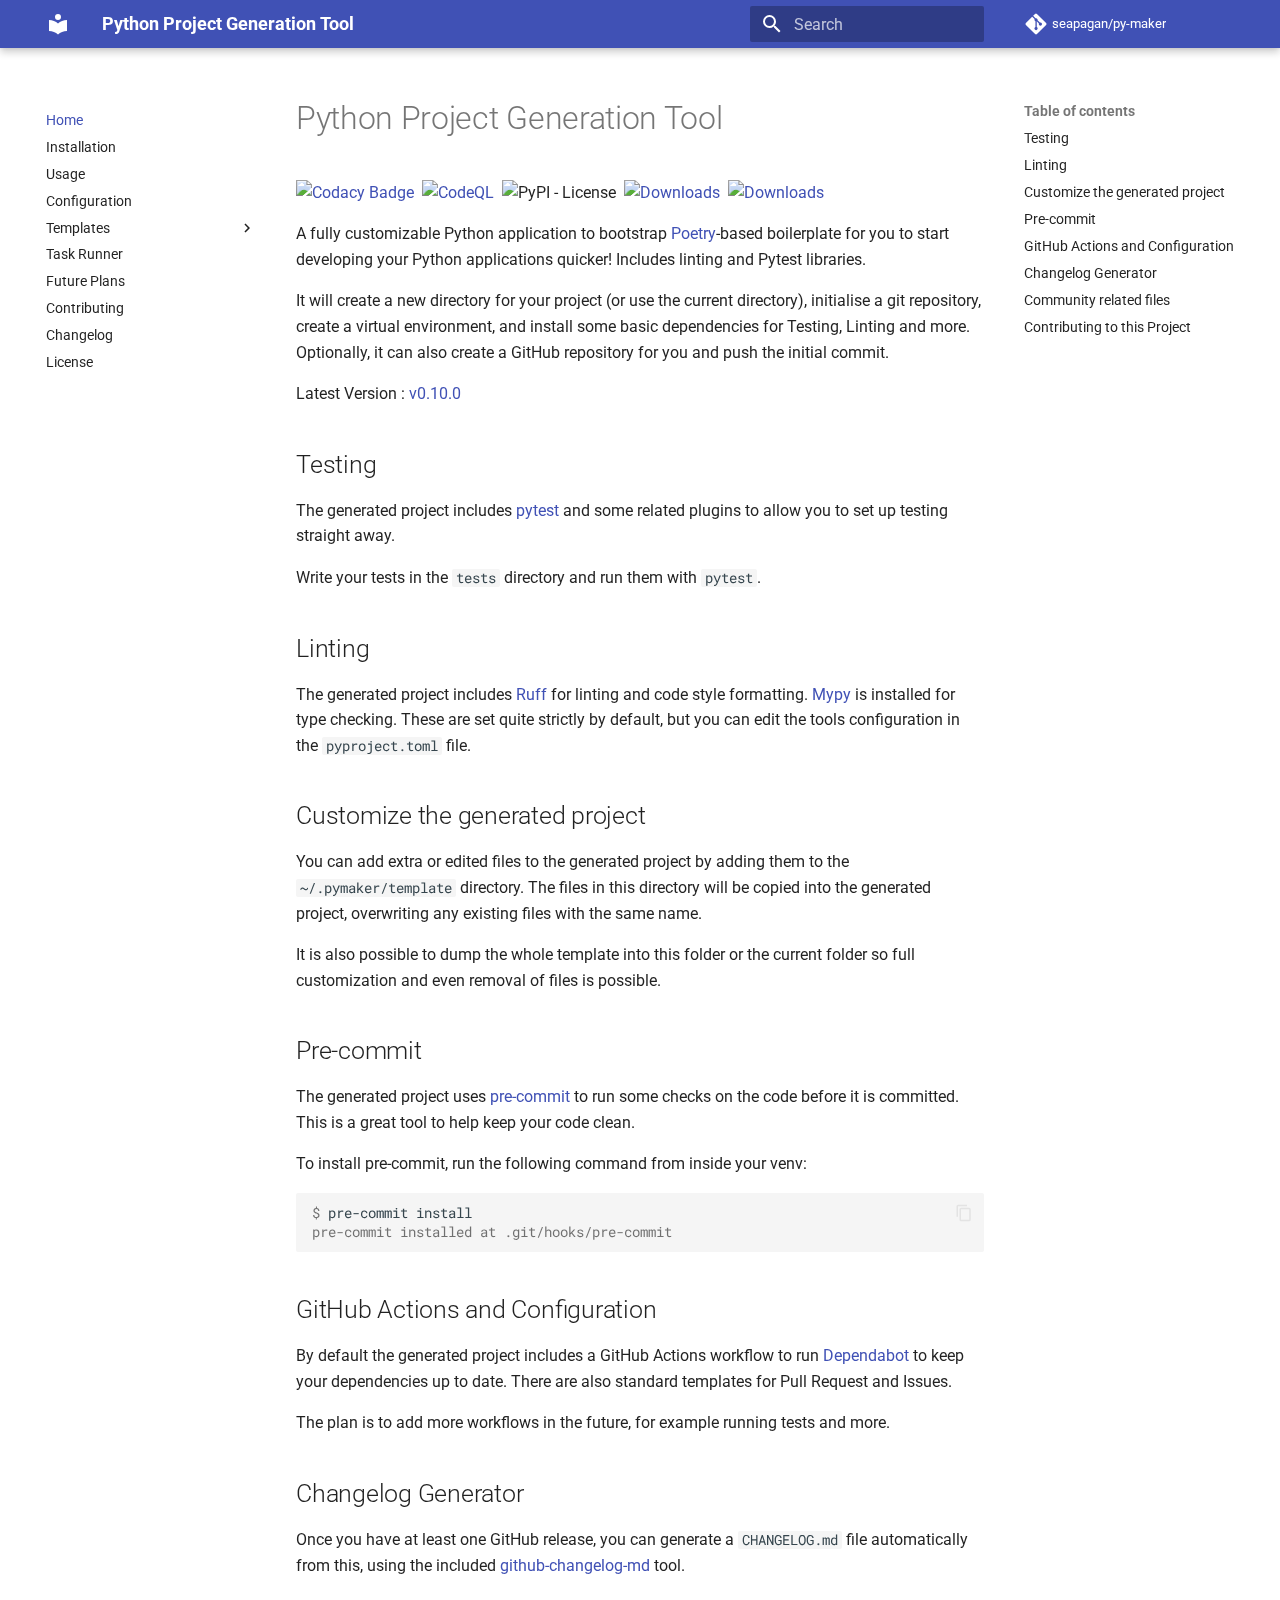
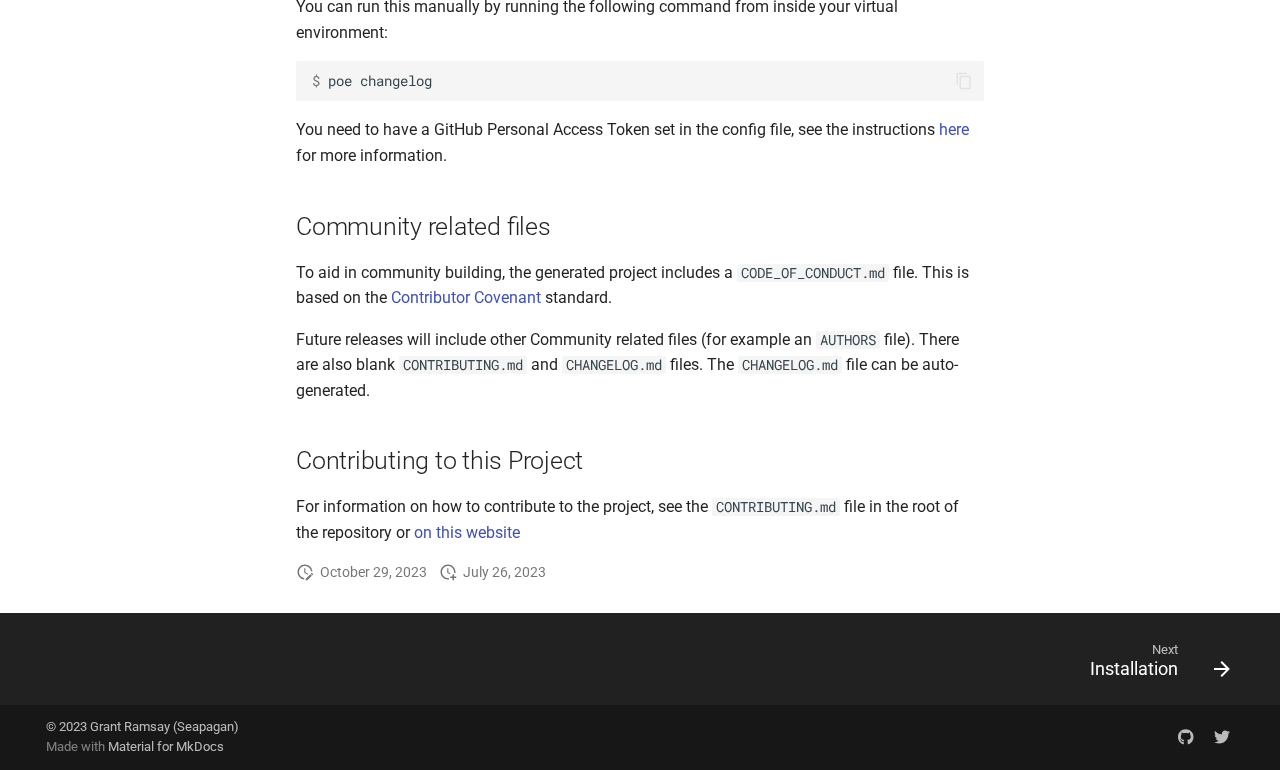
==== commit 3d3d454d: "Deployed 2a19424 with MkDocs version: 1.5.3" ====
--- a/index.html
+++ b/index.html
@@ -1,5 +1,5 @@
 <!doctype html><html lang=en class=no-js><head><meta charset=utf-8><meta name=viewport content="width=device-width,initial-scale=1"><link href=https://pymaker.seapagan.net/ rel=canonical><link href=installation/ rel=next><link rel=icon href=assets/images/favicon.png><meta name=generator content="mkdocs-1.5.3, mkdocs-material-9.5.12"><title>Python Project Generation Tool</title><link rel=stylesheet href=assets/stylesheets/main.7e359304.min.css><link rel=stylesheet href=assets/stylesheets/palette.06af60db.min.css><link rel=preconnect href=https://fonts.gstatic.com crossorigin><link rel=stylesheet href="https://fonts.googleapis.com/css?family=Roboto:300,300i,400,400i,700,700i%7CRoboto+Mono:400,400i,700,700i&display=fallback"><style>:root{--md-text-font:"Roboto";--md-code-font:"Roboto Mono"}</style><link rel=stylesheet href=assets/_mkdocstrings.css><link rel=stylesheet href=css/extra.css><script>__md_scope=new URL(".",location),__md_hash=e=>[...e].reduce((e,_)=>(e<<5)-e+_.charCodeAt(0),0),__md_get=(e,_=localStorage,t=__md_scope)=>JSON.parse(_.getItem(t.pathname+"."+e)),__md_set=(e,_,t=localStorage,a=__md_scope)=>{try{t.setItem(a.pathname+"."+e,JSON.stringify(_))}catch(e){}}</script></head><body dir=ltr data-md-color-scheme=default data-md-color-primary=light-blue data-md-color-accent=blue><input class=md-toggle data-md-toggle=drawer type=checkbox id=__drawer autocomplete=off><input class=md-toggle data-md-toggle=search type=checkbox id=__search autocomplete=off><label class=md-overlay for=__drawer></label><div data-md-component=skip><a href=#python-project-generation-tool class=md-skip> Skip to content </a></div><div data-md-component=announce></div><header class="md-header md-header--shadow" data-md-component=header><nav class="md-header__inner md-grid" aria-label=Header><a href=. title="Python Project Generation Tool" class="md-header__button md-logo" aria-label="Python Project Generation Tool" data-md-component=logo><svg xmlns=http://www.w3.org/2000/svg viewbox="0 0 24 24"><path d="M12 8a3 3 0 0 0 3-3 3 3 0 0 0-3-3 3 3 0 0 0-3 3 3 3 0 0 0 3 3m0 3.54C9.64 9.35 6.5 8 3 8v11c3.5 0 6.64 1.35 9 3.54 2.36-2.19 5.5-3.54 9-3.54V8c-3.5 0-6.64 1.35-9 3.54Z"/></svg></a><label class="md-header__button md-icon" for=__drawer><svg xmlns=http://www.w3.org/2000/svg viewbox="0 0 24 24"><path d="M3 6h18v2H3V6m0 5h18v2H3v-2m0 5h18v2H3v-2Z"/></svg></label><div class=md-header__title data-md-component=header-title><div class=md-header__ellipsis><div class=md-header__topic><span class=md-ellipsis> Python Project Generation Tool </span></div><div class=md-header__topic data-md-component=header-topic><span class=md-ellipsis> Home </span></div></div></div><label class="md-header__button md-icon" for=__search><svg xmlns=http://www.w3.org/2000/svg viewbox="0 0 24 24"><path d="M9.5 3A6.5 6.5 0 0 1 16 9.5c0 1.61-.59 3.09-1.56 4.23l.27.27h.79l5 5-1.5 1.5-5-5v-.79l-.27-.27A6.516 6.516 0 0 1 9.5 16 6.5 6.5 0 0 1 3 9.5 6.5 6.5 0 0 1 9.5 3m0 2C7 5 5 7 5 9.5S7 14 9.5 14 14 12 14 9.5 12 5 9.5 5Z"/></svg></label><div class=md-search data-md-component=search role=dialog><label class=md-search__overlay for=__search></label><div class=md-search__inner role=search><form class=md-search__form name=search><input type=text class=md-search__input name=query aria-label=Search placeholder=Search autocapitalize=off autocorrect=off autocomplete=off spellcheck=false data-md-component=search-query required><label class="md-search__icon md-icon" for=__search><svg xmlns=http://www.w3.org/2000/svg viewbox="0 0 24 24"><path d="M9.5 3A6.5 6.5 0 0 1 16 9.5c0 1.61-.59 3.09-1.56 4.23l.27.27h.79l5 5-1.5 1.5-5-5v-.79l-.27-.27A6.516 6.516 0 0 1 9.5 16 6.5 6.5 0 0 1 3 9.5 6.5 6.5 0 0 1 9.5 3m0 2C7 5 5 7 5 9.5S7 14 9.5 14 14 12 14 9.5 12 5 9.5 5Z"/></svg><svg xmlns=http://www.w3.org/2000/svg viewbox="0 0 24 24"><path d="M20 11v2H8l5.5 5.5-1.42 1.42L4.16 12l7.92-7.92L13.5 5.5 8 11h12Z"/></svg></label><nav class=md-search__options aria-label=Search><button type=reset class="md-search__icon md-icon" title=Clear aria-label=Clear tabindex=-1><svg xmlns=http://www.w3.org/2000/svg viewbox="0 0 24 24"><path d="M19 6.41 17.59 5 12 10.59 6.41 5 5 6.41 10.59 12 5 17.59 6.41 19 12 13.41 17.59 19 19 17.59 13.41 12 19 6.41Z"/></svg></button></nav></form><div class=md-search__output><div class=md-search__scrollwrap data-md-scrollfix><div class=md-search-result data-md-component=search-result><div class=md-search-result__meta> Initializing search </div><ol class=md-search-result__list role=presentation></ol></div></div></div></div></div><div class=md-header__source><a href=https://github.com/seapagan/py-maker title="Go to repository" class=md-source data-md-component=source><div class="md-source__icon md-icon"><svg xmlns=http://www.w3.org/2000/svg viewbox="0 0 448 512"><!-- Font Awesome Free 6.5.1 by @fontawesome - https://fontawesome.com License - https://fontawesome.com/license/free (Icons: CC BY 4.0, Fonts: SIL OFL 1.1, Code: MIT License) Copyright 2023 Fonticons, Inc.--><path d="M439.55 236.05 244 40.45a28.87 28.87 0 0 0-40.81 0l-40.66 40.63 51.52 51.52c27.06-9.14 52.68 16.77 43.39 43.68l49.66 49.66c34.23-11.8 61.18 31 35.47 56.69-26.49 26.49-70.21-2.87-56-37.34L240.22 199v121.85c25.3 12.54 22.26 41.85 9.08 55a34.34 34.34 0 0 1-48.55 0c-17.57-17.6-11.07-46.91 11.25-56v-123c-20.8-8.51-24.6-30.74-18.64-45L142.57 101 8.45 235.14a28.86 28.86 0 0 0 0 40.81l195.61 195.6a28.86 28.86 0 0 0 40.8 0l194.69-194.69a28.86 28.86 0 0 0 0-40.81z"/></svg></div><div class=md-source__repository> seapagan/py-maker </div></a></div></nav></header><div class=md-container data-md-component=container><main class=md-main data-md-component=main><div class="md-main__inner md-grid"><div class="md-sidebar md-sidebar--primary" data-md-component=sidebar data-md-type=navigation><div class=md-sidebar__scrollwrap><div class=md-sidebar__inner><nav class="md-nav md-nav--primary" aria-label=Navigation data-md-level=0><label class=md-nav__title for=__drawer><a href=. title="Python Project Generation Tool" class="md-nav__button md-logo" aria-label="Python Project Generation Tool" data-md-component=logo><svg xmlns=http://www.w3.org/2000/svg viewbox="0 0 24 24"><path d="M12 8a3 3 0 0 0 3-3 3 3 0 0 0-3-3 3 3 0 0 0-3 3 3 3 0 0 0 3 3m0 3.54C9.64 9.35 6.5 8 3 8v11c3.5 0 6.64 1.35 9 3.54 2.36-2.19 5.5-3.54 9-3.54V8c-3.5 0-6.64 1.35-9 3.54Z"/></svg></a> Python Project Generation Tool </label><div class=md-nav__source><a href=https://github.com/seapagan/py-maker title="Go to repository" class=md-source data-md-component=source><div class="md-source__icon md-icon"><svg xmlns=http://www.w3.org/2000/svg viewbox="0 0 448 512"><!-- Font Awesome Free 6.5.1 by @fontawesome - https://fontawesome.com License - https://fontawesome.com/license/free (Icons: CC BY 4.0, Fonts: SIL OFL 1.1, Code: MIT License) Copyright 2023 Fonticons, Inc.--><path d="M439.55 236.05 244 40.45a28.87 28.87 0 0 0-40.81 0l-40.66 40.63 51.52 51.52c27.06-9.14 52.68 16.77 43.39 43.68l49.66 49.66c34.23-11.8 61.18 31 35.47 56.69-26.49 26.49-70.21-2.87-56-37.34L240.22 199v121.85c25.3 12.54 22.26 41.85 9.08 55a34.34 34.34 0 0 1-48.55 0c-17.57-17.6-11.07-46.91 11.25-56v-123c-20.8-8.51-24.6-30.74-18.64-45L142.57 101 8.45 235.14a28.86 28.86 0 0 0 0 40.81l195.61 195.6a28.86 28.86 0 0 0 40.8 0l194.69-194.69a28.86 28.86 0 0 0 0-40.81z"/></svg></div><div class=md-source__repository> seapagan/py-maker </div></a></div><ul class=md-nav__list data-md-scrollfix><li class="md-nav__item md-nav__item--active"><input class="md-nav__toggle md-toggle" type=checkbox id=__toc><label class="md-nav__link md-nav__link--active" for=__toc><span class=md-ellipsis> Home </span><span class="md-nav__icon md-icon"></span></label><a href=. class="md-nav__link md-nav__link--active"><span class=md-ellipsis> Home </span></a><nav class="md-nav md-nav--secondary" aria-label="Table of contents"><label class=md-nav__title for=__toc><span class="md-nav__icon md-icon"></span> Table of contents </label><ul class=md-nav__list data-md-component=toc data-md-scrollfix><li class=md-nav__item><a href=#testing class=md-nav__link><span class=md-ellipsis> Testing </span></a></li><li class=md-nav__item><a href=#linting class=md-nav__link><span class=md-ellipsis> Linting </span></a></li><li class=md-nav__item><a href=#customize-the-generated-project class=md-nav__link><span class=md-ellipsis> Customize the generated project </span></a></li><li class=md-nav__item><a href=#pre-commit class=md-nav__link><span class=md-ellipsis> Pre-commit </span></a></li><li class=md-nav__item><a href=#github-actions-and-configuration class=md-nav__link><span class=md-ellipsis> GitHub Actions and Configuration </span></a></li><li class=md-nav__item><a href=#changelog-generator class=md-nav__link><span class=md-ellipsis> Changelog Generator </span></a></li><li class=md-nav__item><a href=#community-related-files class=md-nav__link><span class=md-ellipsis> Community related files </span></a></li><li class=md-nav__item><a href=#contributing-to-this-project class=md-nav__link><span class=md-ellipsis> Contributing to this Project </span></a></li></ul></nav></li><li class=md-nav__item><a href=installation/ class=md-nav__link><span class=md-ellipsis> Installation </span></a></li><li class=md-nav__item><a href=usage/ class=md-nav__link><span class=md-ellipsis> Usage </span></a></li><li class=md-nav__item><a href=configuration/ class=md-nav__link><span class=md-ellipsis> Configuration </span></a></li><li class="md-nav__item md-nav__item--pruned md-nav__item--nested"><a href=template/internal/ class=md-nav__link><span class=md-ellipsis> Templates </span><span class="md-nav__icon md-icon"></span></a></li><li class=md-nav__item><a href=tasks/ class=md-nav__link><span class=md-ellipsis> Task Runner </span></a></li><li class=md-nav__item><a href=future-plans/ class=md-nav__link><span class=md-ellipsis> Future Plans </span></a></li><li class=md-nav__item><a href=contributing/ class=md-nav__link><span class=md-ellipsis> Contributing </span></a></li><li class=md-nav__item><a href=changelog/ class=md-nav__link><span class=md-ellipsis> Changelog </span></a></li><li class=md-nav__item><a href=license/ class=md-nav__link><span class=md-ellipsis> License </span></a></li></ul></nav></div></div></div><div class="md-sidebar md-sidebar--secondary" data-md-component=sidebar data-md-type=toc><div class=md-sidebar__scrollwrap><div class=md-sidebar__inner><nav class="md-nav md-nav--secondary" aria-label="Table of contents"><label class=md-nav__title for=__toc><span class="md-nav__icon md-icon"></span> Table of contents </label><ul class=md-nav__list data-md-component=toc data-md-scrollfix><li class=md-nav__item><a href=#testing class=md-nav__link><span class=md-ellipsis> Testing </span></a></li><li class=md-nav__item><a href=#linting class=md-nav__link><span class=md-ellipsis> Linting </span></a></li><li class=md-nav__item><a href=#customize-the-generated-project class=md-nav__link><span class=md-ellipsis> Customize the generated project </span></a></li><li class=md-nav__item><a href=#pre-commit class=md-nav__link><span class=md-ellipsis> Pre-commit </span></a></li><li class=md-nav__item><a href=#github-actions-and-configuration class=md-nav__link><span class=md-ellipsis> GitHub Actions and Configuration </span></a></li><li class=md-nav__item><a href=#changelog-generator class=md-nav__link><span class=md-ellipsis> Changelog Generator </span></a></li><li class=md-nav__item><a href=#community-related-files class=md-nav__link><span class=md-ellipsis> Community related files </span></a></li><li class=md-nav__item><a href=#contributing-to-this-project class=md-nav__link><span class=md-ellipsis> Contributing to this Project </span></a></li></ul></nav></div></div></div><div class=md-content data-md-component=content><article class="md-content__inner md-typeset"><h1 id=python-project-generation-tool>Python Project Generation Tool</h1><p><a href="https://app.codacy.com/gh/seapagan/py-maker/dashboard?utm_source=gh&utm_medium=referral&utm_content=&utm_campaign=Badge_grade"><img alt="Codacy
-Badge" src=https://app.codacy.com/project/badge/Grade/7c86940f816b455ab171dc8126476849></a>&nbsp; <a href=https://github.com/seapagan/py-maker/actions/workflows/codeql.yml><img alt=CodeQL src=https://github.com/seapagan/py-maker/actions/workflows/codeql.yml/badge.svg></a>&nbsp; <img alt="PyPI - License" src=https://img.shields.io/pypi/l/pyproject-maker>&nbsp; <a href=https://pepy.tech/project/pyproject-maker><img alt=Downloads src="https://static.pepy.tech/personalized-badge/pyproject-maker?period=week&units=international_system&left_color=black&right_color=green&left_text=Weekly%20Downloads"></a>&nbsp; <a href=https://pepy.tech/project/pyproject-maker><img alt=Downloads src="https://static.pepy.tech/personalized-badge/pyproject-maker?period=total&units=international_system&left_color=black&right_color=green&left_text=Total%20Downloads"></a></p><p>A fully customizable Python application to bootstrap <a href=https://python-poetry.org/ target=_blank>Poetry</a>-based boilerplate for you to start developing your Python applications quicker! Includes linting and Pytest libraries.</p><p>It will create a new directory for your project (or use the current directory), initialise a git repository, create a virtual environment, and install some basic dependencies for Testing, Linting and more. Optionally, it can also create a GitHub repository for you and push the initial commit.</p><p>Latest Version : <a href=https://pypi.org/project/pyproject-maker/ target=_blank>v0.9.5</a></p><h2 id=testing>Testing</h2><p>The generated project includes <a href=https://docs.pytest.org/en/latest/ target=_blank>pytest</a> and some related plugins to allow you to set up testing straight away.</p><p>Write your tests in the <code>tests</code> directory and run them with <code>pytest</code>.</p><h2 id=linting>Linting</h2><p>The generated project includes <a href=https://docs.astral.sh/ruff/ target=_blank>Ruff</a> for linting and code style formatting. <a href=http://mypy-lang.org/ target=_blank>Mypy</a> is installed for type checking. These are set quite strictly by default, but you can edit the tools configuration in the <code>pyproject.toml</code> file.</p><h2 id=customize-the-generated-project>Customize the generated project</h2><p>You can add extra or edited files to the generated project by adding them to the <code>~/.pymaker/template</code> directory. The files in this directory will be copied into the generated project, overwriting any existing files with the same name.</p><p>It is also possible to dump the whole template into this folder or the current folder so full customization and even removal of files is possible.</p><h2 id=pre-commit>Pre-commit</h2><p>The generated project uses <a href=https://pre-commit.com/ target=_blank>pre-commit</a> to run some checks on the code before it is committed. This is a great tool to help keep your code clean.</p><p>To install pre-commit, run the following command from inside your venv:</p><div class=highlight><pre><span></span><code><span class=gp>$ </span>pre-commit<span class=w> </span>install
+Badge" src=https://app.codacy.com/project/badge/Grade/7c86940f816b455ab171dc8126476849></a>&nbsp; <a href=https://github.com/seapagan/py-maker/actions/workflows/codeql.yml><img alt=CodeQL src=https://github.com/seapagan/py-maker/actions/workflows/codeql.yml/badge.svg></a>&nbsp; <img alt="PyPI - License" src=https://img.shields.io/pypi/l/pyproject-maker>&nbsp; <a href=https://pepy.tech/project/pyproject-maker><img alt=Downloads src="https://static.pepy.tech/personalized-badge/pyproject-maker?period=week&units=international_system&left_color=black&right_color=green&left_text=Weekly%20Downloads"></a>&nbsp; <a href=https://pepy.tech/project/pyproject-maker><img alt=Downloads src="https://static.pepy.tech/personalized-badge/pyproject-maker?period=total&units=international_system&left_color=black&right_color=green&left_text=Total%20Downloads"></a></p><p>A fully customizable Python application to bootstrap <a href=https://python-poetry.org/ target=_blank>Poetry</a>-based boilerplate for you to start developing your Python applications quicker! Includes linting and Pytest libraries.</p><p>It will create a new directory for your project (or use the current directory), initialise a git repository, create a virtual environment, and install some basic dependencies for Testing, Linting and more. Optionally, it can also create a GitHub repository for you and push the initial commit.</p><p>Latest Version : <a href=https://pypi.org/project/pyproject-maker/ target=_blank>v0.10.0</a></p><h2 id=testing>Testing</h2><p>The generated project includes <a href=https://docs.pytest.org/en/latest/ target=_blank>pytest</a> and some related plugins to allow you to set up testing straight away.</p><p>Write your tests in the <code>tests</code> directory and run them with <code>pytest</code>.</p><h2 id=linting>Linting</h2><p>The generated project includes <a href=https://docs.astral.sh/ruff/ target=_blank>Ruff</a> for linting and code style formatting. <a href=http://mypy-lang.org/ target=_blank>Mypy</a> is installed for type checking. These are set quite strictly by default, but you can edit the tools configuration in the <code>pyproject.toml</code> file.</p><h2 id=customize-the-generated-project>Customize the generated project</h2><p>You can add extra or edited files to the generated project by adding them to the <code>~/.pymaker/template</code> directory. The files in this directory will be copied into the generated project, overwriting any existing files with the same name.</p><p>It is also possible to dump the whole template into this folder or the current folder so full customization and even removal of files is possible.</p><h2 id=pre-commit>Pre-commit</h2><p>The generated project uses <a href=https://pre-commit.com/ target=_blank>pre-commit</a> to run some checks on the code before it is committed. This is a great tool to help keep your code clean.</p><p>To install pre-commit, run the following command from inside your venv:</p><div class=highlight><pre><span></span><code><span class=gp>$ </span>pre-commit<span class=w> </span>install
 <span class=go>pre-commit installed at .git/hooks/pre-commit</span>
 </code></pre></div><h2 id=github-actions-and-configuration>GitHub Actions and Configuration</h2><p>By default the generated project includes a GitHub Actions workflow to run <a href=https://dependabot.com/ target=_blank>Dependabot</a> to keep your dependencies up to date. There are also standard templates for Pull Request and Issues.</p><p>The plan is to add more workflows in the future, for example running tests and more.</p><h2 id=changelog-generator>Changelog Generator</h2><p>Once you have at least one GitHub release, you can generate a <code>CHANGELOG.md</code> file automatically from this, using the included <a href=https://github.com/seapagan/github-changelog-md target=_blank>github-changelog-md</a> tool.</p><p>You can run this manually by running the following command from inside your virtual environment:</p><div class=highlight><pre><span></span><code><span class=gp>$ </span>poe<span class=w> </span>changelog
 </code></pre></div><p>You need to have a GitHub Personal Access Token set in the config file, see the instructions <a href=https://changelog.seapagan.net/installation/#setup-a-github-pat target=_blank>here</a> for more information.</p><h2 id=community-related-files>Community related files</h2><p>To aid in community building, the generated project includes a <code>CODE_OF_CONDUCT.md</code> file. This is based on the <a href=https://www.contributor-covenant.org/ target=_blank>Contributor Covenant</a> standard.</p><p>Future releases will include other Community related files (for example an <code>AUTHORS</code> file). There are also blank <code>CONTRIBUTING.md</code> and <code>CHANGELOG.md</code> files. The <code>CHANGELOG.md</code> file can be auto-generated.</p><h2 id=contributing-to-this-project>Contributing to this Project</h2><p>For information on how to contribute to the project, see the <code>CONTRIBUTING.md</code> file in the root of the repository or <a href=contributing/ >on this website</a></p><aside class=md-source-file><span class=md-source-file__fact><span class=md-icon title="Last update"><svg xmlns=http://www.w3.org/2000/svg viewbox="0 0 24 24"><path d="M21 13.1c-.1 0-.3.1-.4.2l-1 1 2.1 2.1 1-1c.2-.2.2-.6 0-.8l-1.3-1.3c-.1-.1-.2-.2-.4-.2m-1.9 1.8-6.1 6V23h2.1l6.1-6.1-2.1-2M12.5 7v5.2l4 2.4-1 1L11 13V7h1.5M11 21.9c-5.1-.5-9-4.8-9-9.9C2 6.5 6.5 2 12 2c5.3 0 9.6 4.1 10 9.3-.3-.1-.6-.2-1-.2s-.7.1-1 .2C19.6 7.2 16.2 4 12 4c-4.4 0-8 3.6-8 8 0 4.1 3.1 7.5 7.1 7.9l-.1.2v1.8Z"/></svg></span><span class="git-revision-date-localized-plugin git-revision-date-localized-plugin-date">October 29, 2023</span></span><span class=md-source-file__fact><span class=md-icon title=Created><svg xmlns=http://www.w3.org/2000/svg viewbox="0 0 24 24"><path d="M14.47 15.08 11 13V7h1.5v5.25l3.08 1.83c-.41.28-.79.62-1.11 1m-1.39 4.84c-.36.05-.71.08-1.08.08-4.42 0-8-3.58-8-8s3.58-8 8-8 8 3.58 8 8c0 .37-.03.72-.08 1.08.69.1 1.33.32 1.92.64.1-.56.16-1.13.16-1.72 0-5.5-4.5-10-10-10S2 6.5 2 12s4.47 10 10 10c.59 0 1.16-.06 1.72-.16-.32-.59-.54-1.23-.64-1.92M18 15v3h-3v2h3v3h2v-3h3v-2h-3v-3h-2Z"/></svg></span><span class="git-revision-date-localized-plugin git-revision-date-localized-plugin-date">July 26, 2023</span></span></aside></article></div><script>var target=document.getElementById(location.hash.slice(1));target&&target.name&&(target.checked=target.name.startsWith("__tabbed_"))</script></div><button type=button class="md-top md-icon" data-md-component=top hidden><svg xmlns=http://www.w3.org/2000/svg viewbox="0 0 24 24"><path d="M13 20h-2V8l-5.5 5.5-1.42-1.42L12 4.16l7.92 7.92-1.42 1.42L13 8v12Z"/></svg> Back to top </button></main><footer class=md-footer><nav class="md-footer__inner md-grid" aria-label=Footer><a href=installation/ class="md-footer__link md-footer__link--next" aria-label="Next: Installation"><div class=md-footer__title><span class=md-footer__direction> Next </span><div class=md-ellipsis> Installation </div></div><div class="md-footer__button md-icon"><svg xmlns=http://www.w3.org/2000/svg viewbox="0 0 24 24"><path d="M4 11v2h12l-5.5 5.5 1.42 1.42L19.84 12l-7.92-7.92L10.5 5.5 16 11H4Z"/></svg></div></a></nav><div class="md-footer-meta md-typeset"><div class="md-footer-meta__inner md-grid"><div class=md-copyright><div class=md-copyright__highlight> © 2023 Grant Ramsay (Seapagan) </div> Made with <a href=https://squidfunk.github.io/mkdocs-material/ target=_blank rel=noopener> Material for MkDocs </a></div><div class=md-social><a href=https://github.com/seapagan/py-maker target=_blank rel=noopener title=github.com class=md-social__link><svg xmlns=http://www.w3.org/2000/svg viewbox="0 0 496 512"><!-- Font Awesome Free 6.5.1 by @fontawesome - https://fontawesome.com License - https://fontawesome.com/license/free (Icons: CC BY 4.0, Fonts: SIL OFL 1.1, Code: MIT License) Copyright 2023 Fonticons, Inc.--><path d="M165.9 397.4c0 2-2.3 3.6-5.2 3.6-3.3.3-5.6-1.3-5.6-3.6 0-2 2.3-3.6 5.2-3.6 3-.3 5.6 1.3 5.6 3.6zm-31.1-4.5c-.7 2 1.3 4.3 4.3 4.9 2.6 1 5.6 0 6.2-2s-1.3-4.3-4.3-5.2c-2.6-.7-5.5.3-6.2 2.3zm44.2-1.7c-2.9.7-4.9 2.6-4.6 4.9.3 2 2.9 3.3 5.9 2.6 2.9-.7 4.9-2.6 4.6-4.6-.3-1.9-3-3.2-5.9-2.9zM244.8 8C106.1 8 0 113.3 0 252c0 110.9 69.8 205.8 169.5 239.2 12.8 2.3 17.3-5.6 17.3-12.1 0-6.2-.3-40.4-.3-61.4 0 0-70 15-84.7-29.8 0 0-11.4-29.1-27.8-36.6 0 0-22.9-15.7 1.6-15.4 0 0 24.9 2 38.6 25.8 21.9 38.6 58.6 27.5 72.9 20.9 2.3-16 8.8-27.1 16-33.7-55.9-6.2-112.3-14.3-112.3-110.5 0-27.5 7.6-41.3 23.6-58.9-2.6-6.5-11.1-33.3 2.6-67.9 20.9-6.5 69 27 69 27 20-5.6 41.5-8.5 62.8-8.5s42.8 2.9 62.8 8.5c0 0 48.1-33.6 69-27 13.7 34.7 5.2 61.4 2.6 67.9 16 17.7 25.8 31.5 25.8 58.9 0 96.5-58.9 104.2-114.8 110.5 9.2 7.9 17 22.9 17 46.4 0 33.7-.3 75.4-.3 83.6 0 6.5 4.6 14.4 17.3 12.1C428.2 457.8 496 362.9 496 252 496 113.3 383.5 8 244.8 8zM97.2 352.9c-1.3 1-1 3.3.7 5.2 1.6 1.6 3.9 2.3 5.2 1 1.3-1 1-3.3-.7-5.2-1.6-1.6-3.9-2.3-5.2-1zm-10.8-8.1c-.7 1.3.3 2.9 2.3 3.9 1.6 1 3.6.7 4.3-.7.7-1.3-.3-2.9-2.3-3.9-2-.6-3.6-.3-4.3.7zm32.4 35.6c-1.6 1.3-1 4.3 1.3 6.2 2.3 2.3 5.2 2.6 6.5 1 1.3-1.3.7-4.3-1.3-6.2-2.2-2.3-5.2-2.6-6.5-1zm-11.4-14.7c-1.6 1-1.6 3.6 0 5.9 1.6 2.3 4.3 3.3 5.6 2.3 1.6-1.3 1.6-3.9 0-6.2-1.4-2.3-4-3.3-5.6-2z"/></svg></a><a href=https://twitter.com/gnramsay_dev target=_blank rel=noopener title=twitter.com class=md-social__link><svg xmlns=http://www.w3.org/2000/svg viewbox="0 0 512 512"><!-- Font Awesome Free 6.5.1 by @fontawesome - https://fontawesome.com License - https://fontawesome.com/license/free (Icons: CC BY 4.0, Fonts: SIL OFL 1.1, Code: MIT License) Copyright 2023 Fonticons, Inc.--><path d="M459.37 151.716c.325 4.548.325 9.097.325 13.645 0 138.72-105.583 298.558-298.558 298.558-59.452 0-114.68-17.219-161.137-47.106 8.447.974 16.568 1.299 25.34 1.299 49.055 0 94.213-16.568 130.274-44.832-46.132-.975-84.792-31.188-98.112-72.772 6.498.974 12.995 1.624 19.818 1.624 9.421 0 18.843-1.3 27.614-3.573-48.081-9.747-84.143-51.98-84.143-102.985v-1.299c13.969 7.797 30.214 12.67 47.431 13.319-28.264-18.843-46.781-51.005-46.781-87.391 0-19.492 5.197-37.36 14.294-52.954 51.655 63.675 129.3 105.258 216.365 109.807-1.624-7.797-2.599-15.918-2.599-24.04 0-57.828 46.782-104.934 104.934-104.934 30.213 0 57.502 12.67 76.67 33.137 23.715-4.548 46.456-13.32 66.599-25.34-7.798 24.366-24.366 44.833-46.132 57.827 21.117-2.273 41.584-8.122 60.426-16.243-14.292 20.791-32.161 39.308-52.628 54.253z"/></svg></a></div></div></div></footer></div><div class=md-dialog data-md-component=dialog><div class="md-dialog__inner md-typeset"></div></div><script id=__config type=application/json>{"base": ".", "features": ["navigation.footer", "content.code.copy", "content.code.annotate", "navigation.tracking", "navigation.indexes", "navigation.prune", "navigation.top", "toc.follow"], "search": "assets/javascripts/workers/search.b8dbb3d2.min.js", "translations": {"clipboard.copied": "Copied to clipboard", "clipboard.copy": "Copy to clipboard", "search.result.more.one": "1 more on this page", "search.result.more.other": "# more on this page", "search.result.none": "No matching documents", "search.result.one": "1 matching document", "search.result.other": "# matching documents", "search.result.placeholder": "Type to start searching", "search.result.term.missing": "Missing", "select.version": "Select version"}}</script><script src=assets/javascripts/bundle.c8d2eff1.min.js></script></body></html>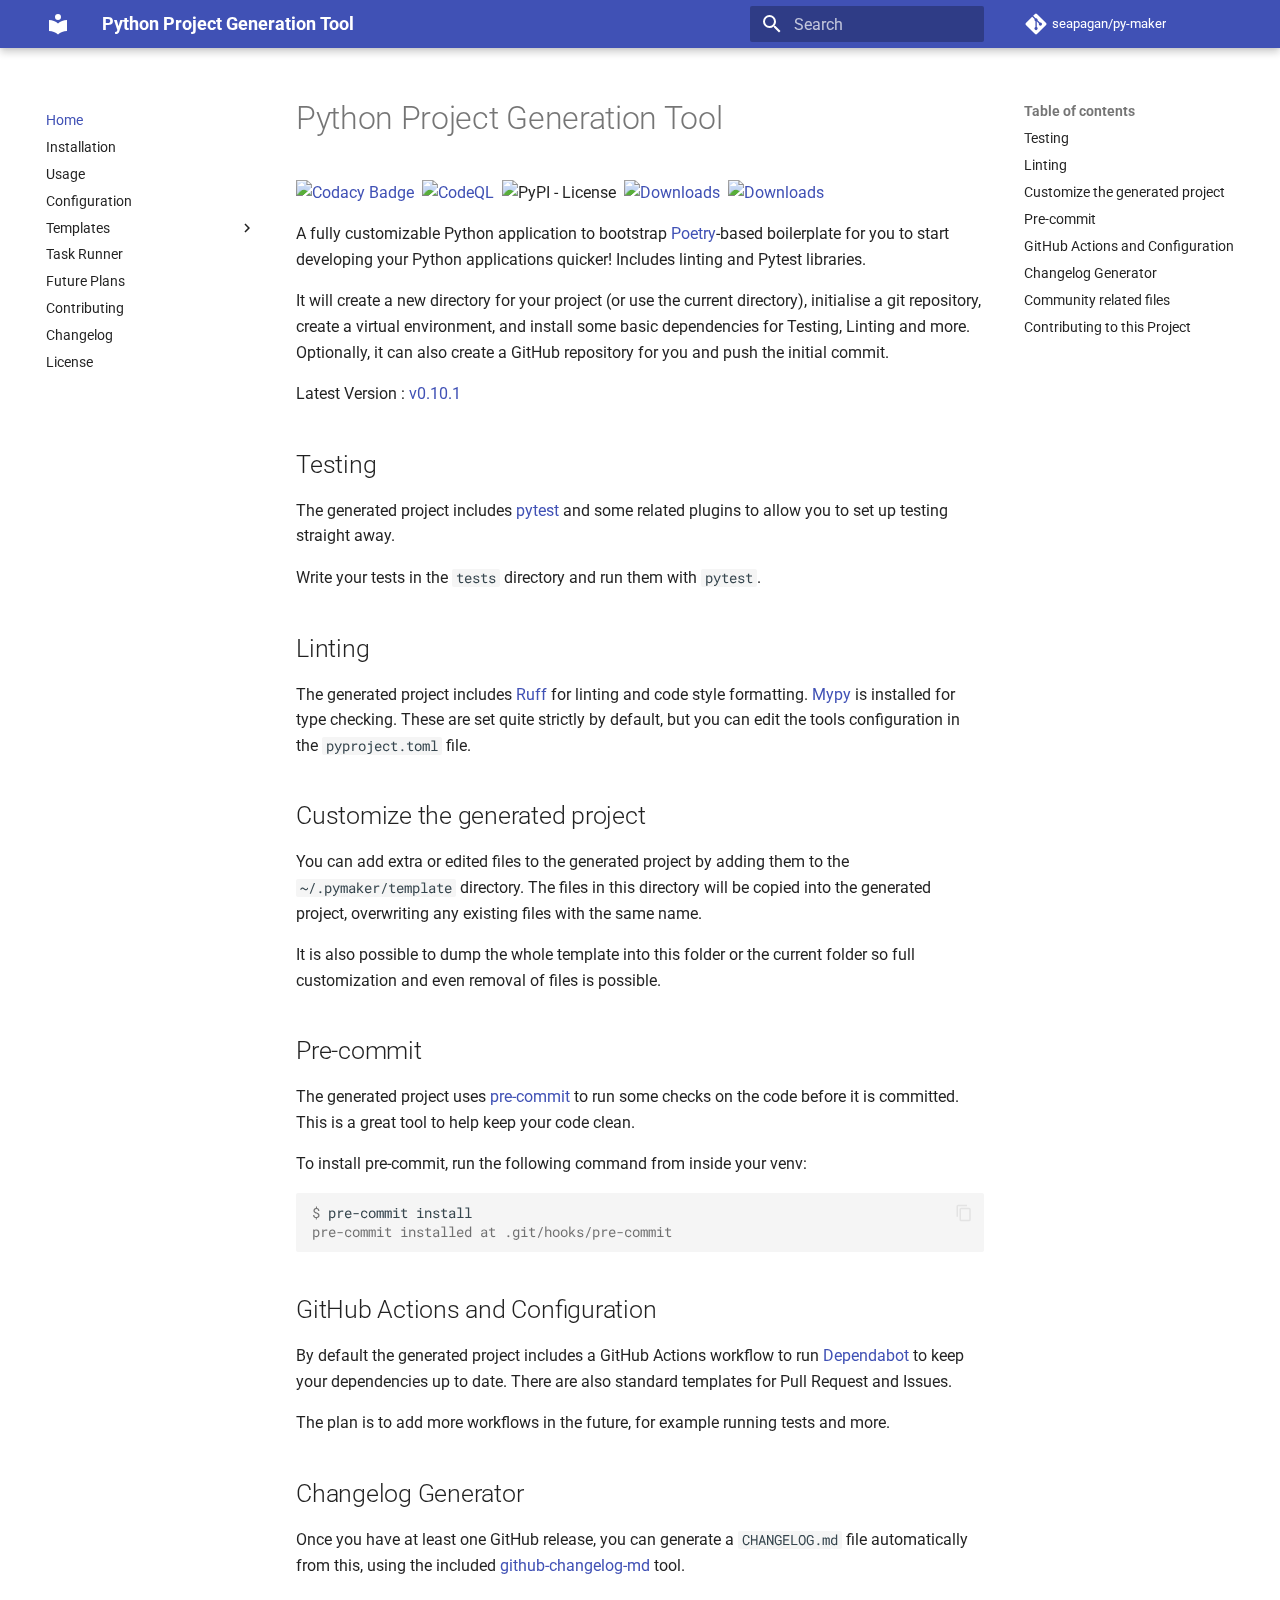
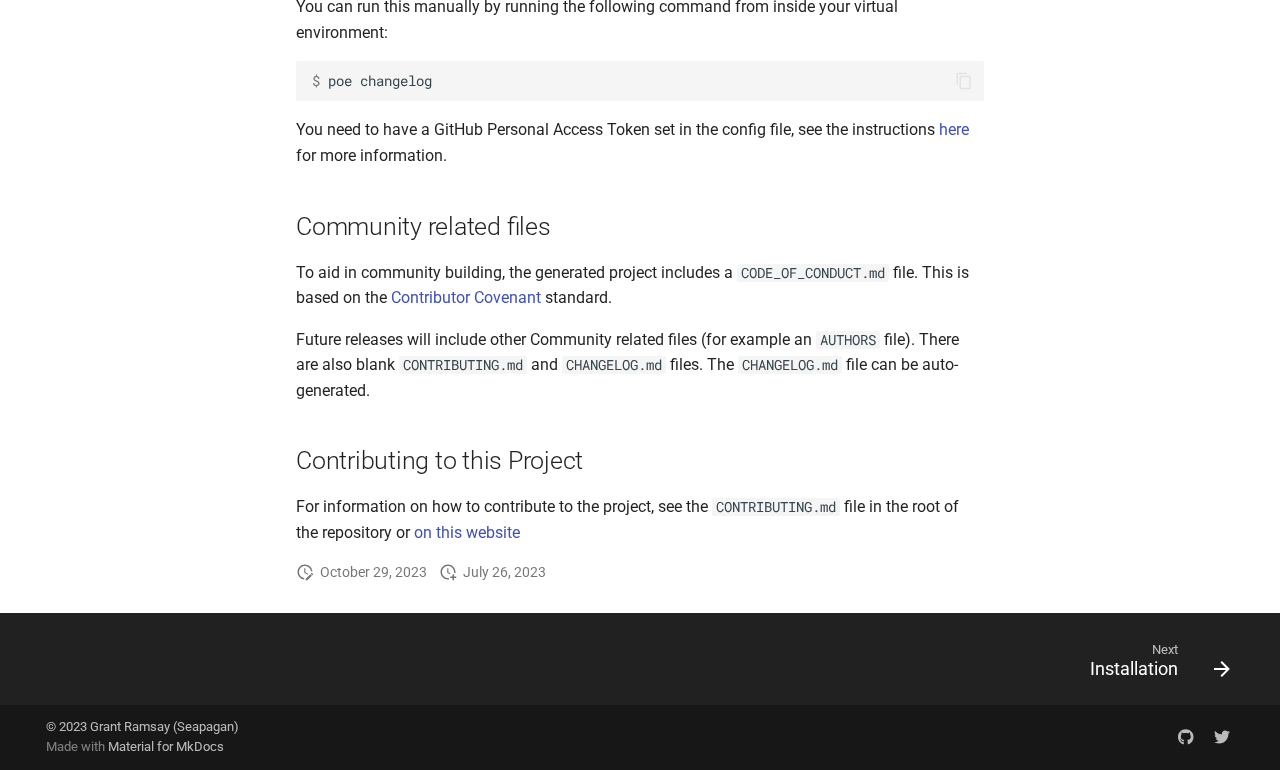
==== commit 4f484b7d: "Deployed bac891f with MkDocs version: 1.5.3" ====
--- a/index.html
+++ b/index.html
@@ -1,5 +1,5 @@
-<!doctype html><html lang=en class=no-js><head><meta charset=utf-8><meta name=viewport content="width=device-width,initial-scale=1"><link href=https://pymaker.seapagan.net/ rel=canonical><link href=installation/ rel=next><link rel=icon href=assets/images/favicon.png><meta name=generator content="mkdocs-1.5.3, mkdocs-material-9.5.12"><title>Python Project Generation Tool</title><link rel=stylesheet href=assets/stylesheets/main.7e359304.min.css><link rel=stylesheet href=assets/stylesheets/palette.06af60db.min.css><link rel=preconnect href=https://fonts.gstatic.com crossorigin><link rel=stylesheet href="https://fonts.googleapis.com/css?family=Roboto:300,300i,400,400i,700,700i%7CRoboto+Mono:400,400i,700,700i&display=fallback"><style>:root{--md-text-font:"Roboto";--md-code-font:"Roboto Mono"}</style><link rel=stylesheet href=assets/_mkdocstrings.css><link rel=stylesheet href=css/extra.css><script>__md_scope=new URL(".",location),__md_hash=e=>[...e].reduce((e,_)=>(e<<5)-e+_.charCodeAt(0),0),__md_get=(e,_=localStorage,t=__md_scope)=>JSON.parse(_.getItem(t.pathname+"."+e)),__md_set=(e,_,t=localStorage,a=__md_scope)=>{try{t.setItem(a.pathname+"."+e,JSON.stringify(_))}catch(e){}}</script></head><body dir=ltr data-md-color-scheme=default data-md-color-primary=light-blue data-md-color-accent=blue><input class=md-toggle data-md-toggle=drawer type=checkbox id=__drawer autocomplete=off><input class=md-toggle data-md-toggle=search type=checkbox id=__search autocomplete=off><label class=md-overlay for=__drawer></label><div data-md-component=skip><a href=#python-project-generation-tool class=md-skip> Skip to content </a></div><div data-md-component=announce></div><header class="md-header md-header--shadow" data-md-component=header><nav class="md-header__inner md-grid" aria-label=Header><a href=. title="Python Project Generation Tool" class="md-header__button md-logo" aria-label="Python Project Generation Tool" data-md-component=logo><svg xmlns=http://www.w3.org/2000/svg viewbox="0 0 24 24"><path d="M12 8a3 3 0 0 0 3-3 3 3 0 0 0-3-3 3 3 0 0 0-3 3 3 3 0 0 0 3 3m0 3.54C9.64 9.35 6.5 8 3 8v11c3.5 0 6.64 1.35 9 3.54 2.36-2.19 5.5-3.54 9-3.54V8c-3.5 0-6.64 1.35-9 3.54Z"/></svg></a><label class="md-header__button md-icon" for=__drawer><svg xmlns=http://www.w3.org/2000/svg viewbox="0 0 24 24"><path d="M3 6h18v2H3V6m0 5h18v2H3v-2m0 5h18v2H3v-2Z"/></svg></label><div class=md-header__title data-md-component=header-title><div class=md-header__ellipsis><div class=md-header__topic><span class=md-ellipsis> Python Project Generation Tool </span></div><div class=md-header__topic data-md-component=header-topic><span class=md-ellipsis> Home </span></div></div></div><label class="md-header__button md-icon" for=__search><svg xmlns=http://www.w3.org/2000/svg viewbox="0 0 24 24"><path d="M9.5 3A6.5 6.5 0 0 1 16 9.5c0 1.61-.59 3.09-1.56 4.23l.27.27h.79l5 5-1.5 1.5-5-5v-.79l-.27-.27A6.516 6.516 0 0 1 9.5 16 6.5 6.5 0 0 1 3 9.5 6.5 6.5 0 0 1 9.5 3m0 2C7 5 5 7 5 9.5S7 14 9.5 14 14 12 14 9.5 12 5 9.5 5Z"/></svg></label><div class=md-search data-md-component=search role=dialog><label class=md-search__overlay for=__search></label><div class=md-search__inner role=search><form class=md-search__form name=search><input type=text class=md-search__input name=query aria-label=Search placeholder=Search autocapitalize=off autocorrect=off autocomplete=off spellcheck=false data-md-component=search-query required><label class="md-search__icon md-icon" for=__search><svg xmlns=http://www.w3.org/2000/svg viewbox="0 0 24 24"><path d="M9.5 3A6.5 6.5 0 0 1 16 9.5c0 1.61-.59 3.09-1.56 4.23l.27.27h.79l5 5-1.5 1.5-5-5v-.79l-.27-.27A6.516 6.516 0 0 1 9.5 16 6.5 6.5 0 0 1 3 9.5 6.5 6.5 0 0 1 9.5 3m0 2C7 5 5 7 5 9.5S7 14 9.5 14 14 12 14 9.5 12 5 9.5 5Z"/></svg><svg xmlns=http://www.w3.org/2000/svg viewbox="0 0 24 24"><path d="M20 11v2H8l5.5 5.5-1.42 1.42L4.16 12l7.92-7.92L13.5 5.5 8 11h12Z"/></svg></label><nav class=md-search__options aria-label=Search><button type=reset class="md-search__icon md-icon" title=Clear aria-label=Clear tabindex=-1><svg xmlns=http://www.w3.org/2000/svg viewbox="0 0 24 24"><path d="M19 6.41 17.59 5 12 10.59 6.41 5 5 6.41 10.59 12 5 17.59 6.41 19 12 13.41 17.59 19 19 17.59 13.41 12 19 6.41Z"/></svg></button></nav></form><div class=md-search__output><div class=md-search__scrollwrap data-md-scrollfix><div class=md-search-result data-md-component=search-result><div class=md-search-result__meta> Initializing search </div><ol class=md-search-result__list role=presentation></ol></div></div></div></div></div><div class=md-header__source><a href=https://github.com/seapagan/py-maker title="Go to repository" class=md-source data-md-component=source><div class="md-source__icon md-icon"><svg xmlns=http://www.w3.org/2000/svg viewbox="0 0 448 512"><!-- Font Awesome Free 6.5.1 by @fontawesome - https://fontawesome.com License - https://fontawesome.com/license/free (Icons: CC BY 4.0, Fonts: SIL OFL 1.1, Code: MIT License) Copyright 2023 Fonticons, Inc.--><path d="M439.55 236.05 244 40.45a28.87 28.87 0 0 0-40.81 0l-40.66 40.63 51.52 51.52c27.06-9.14 52.68 16.77 43.39 43.68l49.66 49.66c34.23-11.8 61.18 31 35.47 56.69-26.49 26.49-70.21-2.87-56-37.34L240.22 199v121.85c25.3 12.54 22.26 41.85 9.08 55a34.34 34.34 0 0 1-48.55 0c-17.57-17.6-11.07-46.91 11.25-56v-123c-20.8-8.51-24.6-30.74-18.64-45L142.57 101 8.45 235.14a28.86 28.86 0 0 0 0 40.81l195.61 195.6a28.86 28.86 0 0 0 40.8 0l194.69-194.69a28.86 28.86 0 0 0 0-40.81z"/></svg></div><div class=md-source__repository> seapagan/py-maker </div></a></div></nav></header><div class=md-container data-md-component=container><main class=md-main data-md-component=main><div class="md-main__inner md-grid"><div class="md-sidebar md-sidebar--primary" data-md-component=sidebar data-md-type=navigation><div class=md-sidebar__scrollwrap><div class=md-sidebar__inner><nav class="md-nav md-nav--primary" aria-label=Navigation data-md-level=0><label class=md-nav__title for=__drawer><a href=. title="Python Project Generation Tool" class="md-nav__button md-logo" aria-label="Python Project Generation Tool" data-md-component=logo><svg xmlns=http://www.w3.org/2000/svg viewbox="0 0 24 24"><path d="M12 8a3 3 0 0 0 3-3 3 3 0 0 0-3-3 3 3 0 0 0-3 3 3 3 0 0 0 3 3m0 3.54C9.64 9.35 6.5 8 3 8v11c3.5 0 6.64 1.35 9 3.54 2.36-2.19 5.5-3.54 9-3.54V8c-3.5 0-6.64 1.35-9 3.54Z"/></svg></a> Python Project Generation Tool </label><div class=md-nav__source><a href=https://github.com/seapagan/py-maker title="Go to repository" class=md-source data-md-component=source><div class="md-source__icon md-icon"><svg xmlns=http://www.w3.org/2000/svg viewbox="0 0 448 512"><!-- Font Awesome Free 6.5.1 by @fontawesome - https://fontawesome.com License - https://fontawesome.com/license/free (Icons: CC BY 4.0, Fonts: SIL OFL 1.1, Code: MIT License) Copyright 2023 Fonticons, Inc.--><path d="M439.55 236.05 244 40.45a28.87 28.87 0 0 0-40.81 0l-40.66 40.63 51.52 51.52c27.06-9.14 52.68 16.77 43.39 43.68l49.66 49.66c34.23-11.8 61.18 31 35.47 56.69-26.49 26.49-70.21-2.87-56-37.34L240.22 199v121.85c25.3 12.54 22.26 41.85 9.08 55a34.34 34.34 0 0 1-48.55 0c-17.57-17.6-11.07-46.91 11.25-56v-123c-20.8-8.51-24.6-30.74-18.64-45L142.57 101 8.45 235.14a28.86 28.86 0 0 0 0 40.81l195.61 195.6a28.86 28.86 0 0 0 40.8 0l194.69-194.69a28.86 28.86 0 0 0 0-40.81z"/></svg></div><div class=md-source__repository> seapagan/py-maker </div></a></div><ul class=md-nav__list data-md-scrollfix><li class="md-nav__item md-nav__item--active"><input class="md-nav__toggle md-toggle" type=checkbox id=__toc><label class="md-nav__link md-nav__link--active" for=__toc><span class=md-ellipsis> Home </span><span class="md-nav__icon md-icon"></span></label><a href=. class="md-nav__link md-nav__link--active"><span class=md-ellipsis> Home </span></a><nav class="md-nav md-nav--secondary" aria-label="Table of contents"><label class=md-nav__title for=__toc><span class="md-nav__icon md-icon"></span> Table of contents </label><ul class=md-nav__list data-md-component=toc data-md-scrollfix><li class=md-nav__item><a href=#testing class=md-nav__link><span class=md-ellipsis> Testing </span></a></li><li class=md-nav__item><a href=#linting class=md-nav__link><span class=md-ellipsis> Linting </span></a></li><li class=md-nav__item><a href=#customize-the-generated-project class=md-nav__link><span class=md-ellipsis> Customize the generated project </span></a></li><li class=md-nav__item><a href=#pre-commit class=md-nav__link><span class=md-ellipsis> Pre-commit </span></a></li><li class=md-nav__item><a href=#github-actions-and-configuration class=md-nav__link><span class=md-ellipsis> GitHub Actions and Configuration </span></a></li><li class=md-nav__item><a href=#changelog-generator class=md-nav__link><span class=md-ellipsis> Changelog Generator </span></a></li><li class=md-nav__item><a href=#community-related-files class=md-nav__link><span class=md-ellipsis> Community related files </span></a></li><li class=md-nav__item><a href=#contributing-to-this-project class=md-nav__link><span class=md-ellipsis> Contributing to this Project </span></a></li></ul></nav></li><li class=md-nav__item><a href=installation/ class=md-nav__link><span class=md-ellipsis> Installation </span></a></li><li class=md-nav__item><a href=usage/ class=md-nav__link><span class=md-ellipsis> Usage </span></a></li><li class=md-nav__item><a href=configuration/ class=md-nav__link><span class=md-ellipsis> Configuration </span></a></li><li class="md-nav__item md-nav__item--pruned md-nav__item--nested"><a href=template/internal/ class=md-nav__link><span class=md-ellipsis> Templates </span><span class="md-nav__icon md-icon"></span></a></li><li class=md-nav__item><a href=tasks/ class=md-nav__link><span class=md-ellipsis> Task Runner </span></a></li><li class=md-nav__item><a href=future-plans/ class=md-nav__link><span class=md-ellipsis> Future Plans </span></a></li><li class=md-nav__item><a href=contributing/ class=md-nav__link><span class=md-ellipsis> Contributing </span></a></li><li class=md-nav__item><a href=changelog/ class=md-nav__link><span class=md-ellipsis> Changelog </span></a></li><li class=md-nav__item><a href=license/ class=md-nav__link><span class=md-ellipsis> License </span></a></li></ul></nav></div></div></div><div class="md-sidebar md-sidebar--secondary" data-md-component=sidebar data-md-type=toc><div class=md-sidebar__scrollwrap><div class=md-sidebar__inner><nav class="md-nav md-nav--secondary" aria-label="Table of contents"><label class=md-nav__title for=__toc><span class="md-nav__icon md-icon"></span> Table of contents </label><ul class=md-nav__list data-md-component=toc data-md-scrollfix><li class=md-nav__item><a href=#testing class=md-nav__link><span class=md-ellipsis> Testing </span></a></li><li class=md-nav__item><a href=#linting class=md-nav__link><span class=md-ellipsis> Linting </span></a></li><li class=md-nav__item><a href=#customize-the-generated-project class=md-nav__link><span class=md-ellipsis> Customize the generated project </span></a></li><li class=md-nav__item><a href=#pre-commit class=md-nav__link><span class=md-ellipsis> Pre-commit </span></a></li><li class=md-nav__item><a href=#github-actions-and-configuration class=md-nav__link><span class=md-ellipsis> GitHub Actions and Configuration </span></a></li><li class=md-nav__item><a href=#changelog-generator class=md-nav__link><span class=md-ellipsis> Changelog Generator </span></a></li><li class=md-nav__item><a href=#community-related-files class=md-nav__link><span class=md-ellipsis> Community related files </span></a></li><li class=md-nav__item><a href=#contributing-to-this-project class=md-nav__link><span class=md-ellipsis> Contributing to this Project </span></a></li></ul></nav></div></div></div><div class=md-content data-md-component=content><article class="md-content__inner md-typeset"><h1 id=python-project-generation-tool>Python Project Generation Tool</h1><p><a href="https://app.codacy.com/gh/seapagan/py-maker/dashboard?utm_source=gh&utm_medium=referral&utm_content=&utm_campaign=Badge_grade"><img alt="Codacy
-Badge" src=https://app.codacy.com/project/badge/Grade/7c86940f816b455ab171dc8126476849></a>&nbsp; <a href=https://github.com/seapagan/py-maker/actions/workflows/codeql.yml><img alt=CodeQL src=https://github.com/seapagan/py-maker/actions/workflows/codeql.yml/badge.svg></a>&nbsp; <img alt="PyPI - License" src=https://img.shields.io/pypi/l/pyproject-maker>&nbsp; <a href=https://pepy.tech/project/pyproject-maker><img alt=Downloads src="https://static.pepy.tech/personalized-badge/pyproject-maker?period=week&units=international_system&left_color=black&right_color=green&left_text=Weekly%20Downloads"></a>&nbsp; <a href=https://pepy.tech/project/pyproject-maker><img alt=Downloads src="https://static.pepy.tech/personalized-badge/pyproject-maker?period=total&units=international_system&left_color=black&right_color=green&left_text=Total%20Downloads"></a></p><p>A fully customizable Python application to bootstrap <a href=https://python-poetry.org/ target=_blank>Poetry</a>-based boilerplate for you to start developing your Python applications quicker! Includes linting and Pytest libraries.</p><p>It will create a new directory for your project (or use the current directory), initialise a git repository, create a virtual environment, and install some basic dependencies for Testing, Linting and more. Optionally, it can also create a GitHub repository for you and push the initial commit.</p><p>Latest Version : <a href=https://pypi.org/project/pyproject-maker/ target=_blank>v0.10.0</a></p><h2 id=testing>Testing</h2><p>The generated project includes <a href=https://docs.pytest.org/en/latest/ target=_blank>pytest</a> and some related plugins to allow you to set up testing straight away.</p><p>Write your tests in the <code>tests</code> directory and run them with <code>pytest</code>.</p><h2 id=linting>Linting</h2><p>The generated project includes <a href=https://docs.astral.sh/ruff/ target=_blank>Ruff</a> for linting and code style formatting. <a href=http://mypy-lang.org/ target=_blank>Mypy</a> is installed for type checking. These are set quite strictly by default, but you can edit the tools configuration in the <code>pyproject.toml</code> file.</p><h2 id=customize-the-generated-project>Customize the generated project</h2><p>You can add extra or edited files to the generated project by adding them to the <code>~/.pymaker/template</code> directory. The files in this directory will be copied into the generated project, overwriting any existing files with the same name.</p><p>It is also possible to dump the whole template into this folder or the current folder so full customization and even removal of files is possible.</p><h2 id=pre-commit>Pre-commit</h2><p>The generated project uses <a href=https://pre-commit.com/ target=_blank>pre-commit</a> to run some checks on the code before it is committed. This is a great tool to help keep your code clean.</p><p>To install pre-commit, run the following command from inside your venv:</p><div class=highlight><pre><span></span><code><span class=gp>$ </span>pre-commit<span class=w> </span>install
+<!doctype html><html lang=en class=no-js><head><meta charset=utf-8><meta name=viewport content="width=device-width,initial-scale=1"><link href=https://pymaker.seapagan.net/ rel=canonical><link href=installation/ rel=next><link rel=icon href=assets/images/favicon.png><meta name=generator content="mkdocs-1.5.3, mkdocs-material-9.5.13"><title>Python Project Generation Tool</title><link rel=stylesheet href=assets/stylesheets/main.7e359304.min.css><link rel=stylesheet href=assets/stylesheets/palette.06af60db.min.css><link rel=preconnect href=https://fonts.gstatic.com crossorigin><link rel=stylesheet href="https://fonts.googleapis.com/css?family=Roboto:300,300i,400,400i,700,700i%7CRoboto+Mono:400,400i,700,700i&display=fallback"><style>:root{--md-text-font:"Roboto";--md-code-font:"Roboto Mono"}</style><link rel=stylesheet href=assets/_mkdocstrings.css><link rel=stylesheet href=css/extra.css><script>__md_scope=new URL(".",location),__md_hash=e=>[...e].reduce((e,_)=>(e<<5)-e+_.charCodeAt(0),0),__md_get=(e,_=localStorage,t=__md_scope)=>JSON.parse(_.getItem(t.pathname+"."+e)),__md_set=(e,_,t=localStorage,a=__md_scope)=>{try{t.setItem(a.pathname+"."+e,JSON.stringify(_))}catch(e){}}</script></head><body dir=ltr data-md-color-scheme=default data-md-color-primary=light-blue data-md-color-accent=blue><input class=md-toggle data-md-toggle=drawer type=checkbox id=__drawer autocomplete=off><input class=md-toggle data-md-toggle=search type=checkbox id=__search autocomplete=off><label class=md-overlay for=__drawer></label><div data-md-component=skip><a href=#python-project-generation-tool class=md-skip> Skip to content </a></div><div data-md-component=announce></div><header class="md-header md-header--shadow" data-md-component=header><nav class="md-header__inner md-grid" aria-label=Header><a href=. title="Python Project Generation Tool" class="md-header__button md-logo" aria-label="Python Project Generation Tool" data-md-component=logo><svg xmlns=http://www.w3.org/2000/svg viewbox="0 0 24 24"><path d="M12 8a3 3 0 0 0 3-3 3 3 0 0 0-3-3 3 3 0 0 0-3 3 3 3 0 0 0 3 3m0 3.54C9.64 9.35 6.5 8 3 8v11c3.5 0 6.64 1.35 9 3.54 2.36-2.19 5.5-3.54 9-3.54V8c-3.5 0-6.64 1.35-9 3.54Z"/></svg></a><label class="md-header__button md-icon" for=__drawer><svg xmlns=http://www.w3.org/2000/svg viewbox="0 0 24 24"><path d="M3 6h18v2H3V6m0 5h18v2H3v-2m0 5h18v2H3v-2Z"/></svg></label><div class=md-header__title data-md-component=header-title><div class=md-header__ellipsis><div class=md-header__topic><span class=md-ellipsis> Python Project Generation Tool </span></div><div class=md-header__topic data-md-component=header-topic><span class=md-ellipsis> Home </span></div></div></div><label class="md-header__button md-icon" for=__search><svg xmlns=http://www.w3.org/2000/svg viewbox="0 0 24 24"><path d="M9.5 3A6.5 6.5 0 0 1 16 9.5c0 1.61-.59 3.09-1.56 4.23l.27.27h.79l5 5-1.5 1.5-5-5v-.79l-.27-.27A6.516 6.516 0 0 1 9.5 16 6.5 6.5 0 0 1 3 9.5 6.5 6.5 0 0 1 9.5 3m0 2C7 5 5 7 5 9.5S7 14 9.5 14 14 12 14 9.5 12 5 9.5 5Z"/></svg></label><div class=md-search data-md-component=search role=dialog><label class=md-search__overlay for=__search></label><div class=md-search__inner role=search><form class=md-search__form name=search><input type=text class=md-search__input name=query aria-label=Search placeholder=Search autocapitalize=off autocorrect=off autocomplete=off spellcheck=false data-md-component=search-query required><label class="md-search__icon md-icon" for=__search><svg xmlns=http://www.w3.org/2000/svg viewbox="0 0 24 24"><path d="M9.5 3A6.5 6.5 0 0 1 16 9.5c0 1.61-.59 3.09-1.56 4.23l.27.27h.79l5 5-1.5 1.5-5-5v-.79l-.27-.27A6.516 6.516 0 0 1 9.5 16 6.5 6.5 0 0 1 3 9.5 6.5 6.5 0 0 1 9.5 3m0 2C7 5 5 7 5 9.5S7 14 9.5 14 14 12 14 9.5 12 5 9.5 5Z"/></svg><svg xmlns=http://www.w3.org/2000/svg viewbox="0 0 24 24"><path d="M20 11v2H8l5.5 5.5-1.42 1.42L4.16 12l7.92-7.92L13.5 5.5 8 11h12Z"/></svg></label><nav class=md-search__options aria-label=Search><button type=reset class="md-search__icon md-icon" title=Clear aria-label=Clear tabindex=-1><svg xmlns=http://www.w3.org/2000/svg viewbox="0 0 24 24"><path d="M19 6.41 17.59 5 12 10.59 6.41 5 5 6.41 10.59 12 5 17.59 6.41 19 12 13.41 17.59 19 19 17.59 13.41 12 19 6.41Z"/></svg></button></nav></form><div class=md-search__output><div class=md-search__scrollwrap data-md-scrollfix><div class=md-search-result data-md-component=search-result><div class=md-search-result__meta> Initializing search </div><ol class=md-search-result__list role=presentation></ol></div></div></div></div></div><div class=md-header__source><a href=https://github.com/seapagan/py-maker title="Go to repository" class=md-source data-md-component=source><div class="md-source__icon md-icon"><svg xmlns=http://www.w3.org/2000/svg viewbox="0 0 448 512"><!-- Font Awesome Free 6.5.1 by @fontawesome - https://fontawesome.com License - https://fontawesome.com/license/free (Icons: CC BY 4.0, Fonts: SIL OFL 1.1, Code: MIT License) Copyright 2023 Fonticons, Inc.--><path d="M439.55 236.05 244 40.45a28.87 28.87 0 0 0-40.81 0l-40.66 40.63 51.52 51.52c27.06-9.14 52.68 16.77 43.39 43.68l49.66 49.66c34.23-11.8 61.18 31 35.47 56.69-26.49 26.49-70.21-2.87-56-37.34L240.22 199v121.85c25.3 12.54 22.26 41.85 9.08 55a34.34 34.34 0 0 1-48.55 0c-17.57-17.6-11.07-46.91 11.25-56v-123c-20.8-8.51-24.6-30.74-18.64-45L142.57 101 8.45 235.14a28.86 28.86 0 0 0 0 40.81l195.61 195.6a28.86 28.86 0 0 0 40.8 0l194.69-194.69a28.86 28.86 0 0 0 0-40.81z"/></svg></div><div class=md-source__repository> seapagan/py-maker </div></a></div></nav></header><div class=md-container data-md-component=container><main class=md-main data-md-component=main><div class="md-main__inner md-grid"><div class="md-sidebar md-sidebar--primary" data-md-component=sidebar data-md-type=navigation><div class=md-sidebar__scrollwrap><div class=md-sidebar__inner><nav class="md-nav md-nav--primary" aria-label=Navigation data-md-level=0><label class=md-nav__title for=__drawer><a href=. title="Python Project Generation Tool" class="md-nav__button md-logo" aria-label="Python Project Generation Tool" data-md-component=logo><svg xmlns=http://www.w3.org/2000/svg viewbox="0 0 24 24"><path d="M12 8a3 3 0 0 0 3-3 3 3 0 0 0-3-3 3 3 0 0 0-3 3 3 3 0 0 0 3 3m0 3.54C9.64 9.35 6.5 8 3 8v11c3.5 0 6.64 1.35 9 3.54 2.36-2.19 5.5-3.54 9-3.54V8c-3.5 0-6.64 1.35-9 3.54Z"/></svg></a> Python Project Generation Tool </label><div class=md-nav__source><a href=https://github.com/seapagan/py-maker title="Go to repository" class=md-source data-md-component=source><div class="md-source__icon md-icon"><svg xmlns=http://www.w3.org/2000/svg viewbox="0 0 448 512"><!-- Font Awesome Free 6.5.1 by @fontawesome - https://fontawesome.com License - https://fontawesome.com/license/free (Icons: CC BY 4.0, Fonts: SIL OFL 1.1, Code: MIT License) Copyright 2023 Fonticons, Inc.--><path d="M439.55 236.05 244 40.45a28.87 28.87 0 0 0-40.81 0l-40.66 40.63 51.52 51.52c27.06-9.14 52.68 16.77 43.39 43.68l49.66 49.66c34.23-11.8 61.18 31 35.47 56.69-26.49 26.49-70.21-2.87-56-37.34L240.22 199v121.85c25.3 12.54 22.26 41.85 9.08 55a34.34 34.34 0 0 1-48.55 0c-17.57-17.6-11.07-46.91 11.25-56v-123c-20.8-8.51-24.6-30.74-18.64-45L142.57 101 8.45 235.14a28.86 28.86 0 0 0 0 40.81l195.61 195.6a28.86 28.86 0 0 0 40.8 0l194.69-194.69a28.86 28.86 0 0 0 0-40.81z"/></svg></div><div class=md-source__repository> seapagan/py-maker </div></a></div><ul class=md-nav__list data-md-scrollfix><li class="md-nav__item md-nav__item--active"><input class="md-nav__toggle md-toggle" type=checkbox id=__toc><label class="md-nav__link md-nav__link--active" for=__toc><span class=md-ellipsis> Home </span><span class="md-nav__icon md-icon"></span></label><a href=. class="md-nav__link md-nav__link--active"><span class=md-ellipsis> Home </span></a><nav class="md-nav md-nav--secondary" aria-label="Table of contents"><label class=md-nav__title for=__toc><span class="md-nav__icon md-icon"></span> Table of contents </label><ul class=md-nav__list data-md-component=toc data-md-scrollfix><li class=md-nav__item><a href=#testing class=md-nav__link><span class=md-ellipsis> Testing </span></a></li><li class=md-nav__item><a href=#linting class=md-nav__link><span class=md-ellipsis> Linting </span></a></li><li class=md-nav__item><a href=#customize-the-generated-project class=md-nav__link><span class=md-ellipsis> Customize the generated project </span></a></li><li class=md-nav__item><a href=#pre-commit class=md-nav__link><span class=md-ellipsis> Pre-commit </span></a></li><li class=md-nav__item><a href=#github-actions-and-configuration class=md-nav__link><span class=md-ellipsis> GitHub Actions and Configuration </span></a></li><li class=md-nav__item><a href=#changelog-generator class=md-nav__link><span class=md-ellipsis> Changelog Generator </span></a></li><li class=md-nav__item><a href=#community-related-files class=md-nav__link><span class=md-ellipsis> Community related files </span></a></li><li class=md-nav__item><a href=#contributing-to-this-project class=md-nav__link><span class=md-ellipsis> Contributing to this Project </span></a></li></ul></nav></li><li class=md-nav__item><a href=installation/ class=md-nav__link><span class=md-ellipsis> Installation </span></a></li><li class=md-nav__item><a href=usage/ class=md-nav__link><span class=md-ellipsis> Usage </span></a></li><li class=md-nav__item><a href=configuration/ class=md-nav__link><span class=md-ellipsis> Configuration </span></a></li><li class="md-nav__item md-nav__item--pruned md-nav__item--nested"><a href=template/internal/ class=md-nav__link><span class=md-ellipsis> Templates </span><span class="md-nav__icon md-icon"></span></a></li><li class=md-nav__item><a href=tasks/ class=md-nav__link><span class=md-ellipsis> Task Runner </span></a></li><li class=md-nav__item><a href=future-plans/ class=md-nav__link><span class=md-ellipsis> Future Plans </span></a></li><li class=md-nav__item><a href=contributing/ class=md-nav__link><span class=md-ellipsis> Contributing </span></a></li><li class=md-nav__item><a href=changelog/ class=md-nav__link><span class=md-ellipsis> Changelog </span></a></li><li class=md-nav__item><a href=license/ class=md-nav__link><span class=md-ellipsis> License </span></a></li></ul></nav></div></div></div><div class="md-sidebar md-sidebar--secondary" data-md-component=sidebar data-md-type=toc><div class=md-sidebar__scrollwrap><div class=md-sidebar__inner><nav class="md-nav md-nav--secondary" aria-label="Table of contents"><label class=md-nav__title for=__toc><span class="md-nav__icon md-icon"></span> Table of contents </label><ul class=md-nav__list data-md-component=toc data-md-scrollfix><li class=md-nav__item><a href=#testing class=md-nav__link><span class=md-ellipsis> Testing </span></a></li><li class=md-nav__item><a href=#linting class=md-nav__link><span class=md-ellipsis> Linting </span></a></li><li class=md-nav__item><a href=#customize-the-generated-project class=md-nav__link><span class=md-ellipsis> Customize the generated project </span></a></li><li class=md-nav__item><a href=#pre-commit class=md-nav__link><span class=md-ellipsis> Pre-commit </span></a></li><li class=md-nav__item><a href=#github-actions-and-configuration class=md-nav__link><span class=md-ellipsis> GitHub Actions and Configuration </span></a></li><li class=md-nav__item><a href=#changelog-generator class=md-nav__link><span class=md-ellipsis> Changelog Generator </span></a></li><li class=md-nav__item><a href=#community-related-files class=md-nav__link><span class=md-ellipsis> Community related files </span></a></li><li class=md-nav__item><a href=#contributing-to-this-project class=md-nav__link><span class=md-ellipsis> Contributing to this Project </span></a></li></ul></nav></div></div></div><div class=md-content data-md-component=content><article class="md-content__inner md-typeset"><h1 id=python-project-generation-tool>Python Project Generation Tool</h1><p><a href="https://app.codacy.com/gh/seapagan/py-maker/dashboard?utm_source=gh&utm_medium=referral&utm_content=&utm_campaign=Badge_grade"><img alt="Codacy
+Badge" src=https://app.codacy.com/project/badge/Grade/7c86940f816b455ab171dc8126476849></a>&nbsp; <a href=https://github.com/seapagan/py-maker/actions/workflows/codeql.yml><img alt=CodeQL src=https://github.com/seapagan/py-maker/actions/workflows/codeql.yml/badge.svg></a>&nbsp; <img alt="PyPI - License" src=https://img.shields.io/pypi/l/pyproject-maker>&nbsp; <a href=https://pepy.tech/project/pyproject-maker><img alt=Downloads src="https://static.pepy.tech/personalized-badge/pyproject-maker?period=week&units=international_system&left_color=black&right_color=green&left_text=Weekly%20Downloads"></a>&nbsp; <a href=https://pepy.tech/project/pyproject-maker><img alt=Downloads src="https://static.pepy.tech/personalized-badge/pyproject-maker?period=total&units=international_system&left_color=black&right_color=green&left_text=Total%20Downloads"></a></p><p>A fully customizable Python application to bootstrap <a href=https://python-poetry.org/ target=_blank>Poetry</a>-based boilerplate for you to start developing your Python applications quicker! Includes linting and Pytest libraries.</p><p>It will create a new directory for your project (or use the current directory), initialise a git repository, create a virtual environment, and install some basic dependencies for Testing, Linting and more. Optionally, it can also create a GitHub repository for you and push the initial commit.</p><p>Latest Version : <a href=https://pypi.org/project/pyproject-maker/ target=_blank>v0.10.1</a></p><h2 id=testing>Testing</h2><p>The generated project includes <a href=https://docs.pytest.org/en/latest/ target=_blank>pytest</a> and some related plugins to allow you to set up testing straight away.</p><p>Write your tests in the <code>tests</code> directory and run them with <code>pytest</code>.</p><h2 id=linting>Linting</h2><p>The generated project includes <a href=https://docs.astral.sh/ruff/ target=_blank>Ruff</a> for linting and code style formatting. <a href=http://mypy-lang.org/ target=_blank>Mypy</a> is installed for type checking. These are set quite strictly by default, but you can edit the tools configuration in the <code>pyproject.toml</code> file.</p><h2 id=customize-the-generated-project>Customize the generated project</h2><p>You can add extra or edited files to the generated project by adding them to the <code>~/.pymaker/template</code> directory. The files in this directory will be copied into the generated project, overwriting any existing files with the same name.</p><p>It is also possible to dump the whole template into this folder or the current folder so full customization and even removal of files is possible.</p><h2 id=pre-commit>Pre-commit</h2><p>The generated project uses <a href=https://pre-commit.com/ target=_blank>pre-commit</a> to run some checks on the code before it is committed. This is a great tool to help keep your code clean.</p><p>To install pre-commit, run the following command from inside your venv:</p><div class=highlight><pre><span></span><code><span class=gp>$ </span>pre-commit<span class=w> </span>install
 <span class=go>pre-commit installed at .git/hooks/pre-commit</span>
 </code></pre></div><h2 id=github-actions-and-configuration>GitHub Actions and Configuration</h2><p>By default the generated project includes a GitHub Actions workflow to run <a href=https://dependabot.com/ target=_blank>Dependabot</a> to keep your dependencies up to date. There are also standard templates for Pull Request and Issues.</p><p>The plan is to add more workflows in the future, for example running tests and more.</p><h2 id=changelog-generator>Changelog Generator</h2><p>Once you have at least one GitHub release, you can generate a <code>CHANGELOG.md</code> file automatically from this, using the included <a href=https://github.com/seapagan/github-changelog-md target=_blank>github-changelog-md</a> tool.</p><p>You can run this manually by running the following command from inside your virtual environment:</p><div class=highlight><pre><span></span><code><span class=gp>$ </span>poe<span class=w> </span>changelog
 </code></pre></div><p>You need to have a GitHub Personal Access Token set in the config file, see the instructions <a href=https://changelog.seapagan.net/installation/#setup-a-github-pat target=_blank>here</a> for more information.</p><h2 id=community-related-files>Community related files</h2><p>To aid in community building, the generated project includes a <code>CODE_OF_CONDUCT.md</code> file. This is based on the <a href=https://www.contributor-covenant.org/ target=_blank>Contributor Covenant</a> standard.</p><p>Future releases will include other Community related files (for example an <code>AUTHORS</code> file). There are also blank <code>CONTRIBUTING.md</code> and <code>CHANGELOG.md</code> files. The <code>CHANGELOG.md</code> file can be auto-generated.</p><h2 id=contributing-to-this-project>Contributing to this Project</h2><p>For information on how to contribute to the project, see the <code>CONTRIBUTING.md</code> file in the root of the repository or <a href=contributing/ >on this website</a></p><aside class=md-source-file><span class=md-source-file__fact><span class=md-icon title="Last update"><svg xmlns=http://www.w3.org/2000/svg viewbox="0 0 24 24"><path d="M21 13.1c-.1 0-.3.1-.4.2l-1 1 2.1 2.1 1-1c.2-.2.2-.6 0-.8l-1.3-1.3c-.1-.1-.2-.2-.4-.2m-1.9 1.8-6.1 6V23h2.1l6.1-6.1-2.1-2M12.5 7v5.2l4 2.4-1 1L11 13V7h1.5M11 21.9c-5.1-.5-9-4.8-9-9.9C2 6.5 6.5 2 12 2c5.3 0 9.6 4.1 10 9.3-.3-.1-.6-.2-1-.2s-.7.1-1 .2C19.6 7.2 16.2 4 12 4c-4.4 0-8 3.6-8 8 0 4.1 3.1 7.5 7.1 7.9l-.1.2v1.8Z"/></svg></span><span class="git-revision-date-localized-plugin git-revision-date-localized-plugin-date">October 29, 2023</span></span><span class=md-source-file__fact><span class=md-icon title=Created><svg xmlns=http://www.w3.org/2000/svg viewbox="0 0 24 24"><path d="M14.47 15.08 11 13V7h1.5v5.25l3.08 1.83c-.41.28-.79.62-1.11 1m-1.39 4.84c-.36.05-.71.08-1.08.08-4.42 0-8-3.58-8-8s3.58-8 8-8 8 3.58 8 8c0 .37-.03.72-.08 1.08.69.1 1.33.32 1.92.64.1-.56.16-1.13.16-1.72 0-5.5-4.5-10-10-10S2 6.5 2 12s4.47 10 10 10c.59 0 1.16-.06 1.72-.16-.32-.59-.54-1.23-.64-1.92M18 15v3h-3v2h3v3h2v-3h3v-2h-3v-3h-2Z"/></svg></span><span class="git-revision-date-localized-plugin git-revision-date-localized-plugin-date">July 26, 2023</span></span></aside></article></div><script>var target=document.getElementById(location.hash.slice(1));target&&target.name&&(target.checked=target.name.startsWith("__tabbed_"))</script></div><button type=button class="md-top md-icon" data-md-component=top hidden><svg xmlns=http://www.w3.org/2000/svg viewbox="0 0 24 24"><path d="M13 20h-2V8l-5.5 5.5-1.42-1.42L12 4.16l7.92 7.92-1.42 1.42L13 8v12Z"/></svg> Back to top </button></main><footer class=md-footer><nav class="md-footer__inner md-grid" aria-label=Footer><a href=installation/ class="md-footer__link md-footer__link--next" aria-label="Next: Installation"><div class=md-footer__title><span class=md-footer__direction> Next </span><div class=md-ellipsis> Installation </div></div><div class="md-footer__button md-icon"><svg xmlns=http://www.w3.org/2000/svg viewbox="0 0 24 24"><path d="M4 11v2h12l-5.5 5.5 1.42 1.42L19.84 12l-7.92-7.92L10.5 5.5 16 11H4Z"/></svg></div></a></nav><div class="md-footer-meta md-typeset"><div class="md-footer-meta__inner md-grid"><div class=md-copyright><div class=md-copyright__highlight> © 2023 Grant Ramsay (Seapagan) </div> Made with <a href=https://squidfunk.github.io/mkdocs-material/ target=_blank rel=noopener> Material for MkDocs </a></div><div class=md-social><a href=https://github.com/seapagan/py-maker target=_blank rel=noopener title=github.com class=md-social__link><svg xmlns=http://www.w3.org/2000/svg viewbox="0 0 496 512"><!-- Font Awesome Free 6.5.1 by @fontawesome - https://fontawesome.com License - https://fontawesome.com/license/free (Icons: CC BY 4.0, Fonts: SIL OFL 1.1, Code: MIT License) Copyright 2023 Fonticons, Inc.--><path d="M165.9 397.4c0 2-2.3 3.6-5.2 3.6-3.3.3-5.6-1.3-5.6-3.6 0-2 2.3-3.6 5.2-3.6 3-.3 5.6 1.3 5.6 3.6zm-31.1-4.5c-.7 2 1.3 4.3 4.3 4.9 2.6 1 5.6 0 6.2-2s-1.3-4.3-4.3-5.2c-2.6-.7-5.5.3-6.2 2.3zm44.2-1.7c-2.9.7-4.9 2.6-4.6 4.9.3 2 2.9 3.3 5.9 2.6 2.9-.7 4.9-2.6 4.6-4.6-.3-1.9-3-3.2-5.9-2.9zM244.8 8C106.1 8 0 113.3 0 252c0 110.9 69.8 205.8 169.5 239.2 12.8 2.3 17.3-5.6 17.3-12.1 0-6.2-.3-40.4-.3-61.4 0 0-70 15-84.7-29.8 0 0-11.4-29.1-27.8-36.6 0 0-22.9-15.7 1.6-15.4 0 0 24.9 2 38.6 25.8 21.9 38.6 58.6 27.5 72.9 20.9 2.3-16 8.8-27.1 16-33.7-55.9-6.2-112.3-14.3-112.3-110.5 0-27.5 7.6-41.3 23.6-58.9-2.6-6.5-11.1-33.3 2.6-67.9 20.9-6.5 69 27 69 27 20-5.6 41.5-8.5 62.8-8.5s42.8 2.9 62.8 8.5c0 0 48.1-33.6 69-27 13.7 34.7 5.2 61.4 2.6 67.9 16 17.7 25.8 31.5 25.8 58.9 0 96.5-58.9 104.2-114.8 110.5 9.2 7.9 17 22.9 17 46.4 0 33.7-.3 75.4-.3 83.6 0 6.5 4.6 14.4 17.3 12.1C428.2 457.8 496 362.9 496 252 496 113.3 383.5 8 244.8 8zM97.2 352.9c-1.3 1-1 3.3.7 5.2 1.6 1.6 3.9 2.3 5.2 1 1.3-1 1-3.3-.7-5.2-1.6-1.6-3.9-2.3-5.2-1zm-10.8-8.1c-.7 1.3.3 2.9 2.3 3.9 1.6 1 3.6.7 4.3-.7.7-1.3-.3-2.9-2.3-3.9-2-.6-3.6-.3-4.3.7zm32.4 35.6c-1.6 1.3-1 4.3 1.3 6.2 2.3 2.3 5.2 2.6 6.5 1 1.3-1.3.7-4.3-1.3-6.2-2.2-2.3-5.2-2.6-6.5-1zm-11.4-14.7c-1.6 1-1.6 3.6 0 5.9 1.6 2.3 4.3 3.3 5.6 2.3 1.6-1.3 1.6-3.9 0-6.2-1.4-2.3-4-3.3-5.6-2z"/></svg></a><a href=https://twitter.com/gnramsay_dev target=_blank rel=noopener title=twitter.com class=md-social__link><svg xmlns=http://www.w3.org/2000/svg viewbox="0 0 512 512"><!-- Font Awesome Free 6.5.1 by @fontawesome - https://fontawesome.com License - https://fontawesome.com/license/free (Icons: CC BY 4.0, Fonts: SIL OFL 1.1, Code: MIT License) Copyright 2023 Fonticons, Inc.--><path d="M459.37 151.716c.325 4.548.325 9.097.325 13.645 0 138.72-105.583 298.558-298.558 298.558-59.452 0-114.68-17.219-161.137-47.106 8.447.974 16.568 1.299 25.34 1.299 49.055 0 94.213-16.568 130.274-44.832-46.132-.975-84.792-31.188-98.112-72.772 6.498.974 12.995 1.624 19.818 1.624 9.421 0 18.843-1.3 27.614-3.573-48.081-9.747-84.143-51.98-84.143-102.985v-1.299c13.969 7.797 30.214 12.67 47.431 13.319-28.264-18.843-46.781-51.005-46.781-87.391 0-19.492 5.197-37.36 14.294-52.954 51.655 63.675 129.3 105.258 216.365 109.807-1.624-7.797-2.599-15.918-2.599-24.04 0-57.828 46.782-104.934 104.934-104.934 30.213 0 57.502 12.67 76.67 33.137 23.715-4.548 46.456-13.32 66.599-25.34-7.798 24.366-24.366 44.833-46.132 57.827 21.117-2.273 41.584-8.122 60.426-16.243-14.292 20.791-32.161 39.308-52.628 54.253z"/></svg></a></div></div></div></footer></div><div class=md-dialog data-md-component=dialog><div class="md-dialog__inner md-typeset"></div></div><script id=__config type=application/json>{"base": ".", "features": ["navigation.footer", "content.code.copy", "content.code.annotate", "navigation.tracking", "navigation.indexes", "navigation.prune", "navigation.top", "toc.follow"], "search": "assets/javascripts/workers/search.b8dbb3d2.min.js", "translations": {"clipboard.copied": "Copied to clipboard", "clipboard.copy": "Copy to clipboard", "search.result.more.one": "1 more on this page", "search.result.more.other": "# more on this page", "search.result.none": "No matching documents", "search.result.one": "1 matching document", "search.result.other": "# matching documents", "search.result.placeholder": "Type to start searching", "search.result.term.missing": "Missing", "select.version": "Select version"}}</script><script src=assets/javascripts/bundle.c8d2eff1.min.js></script></body></html>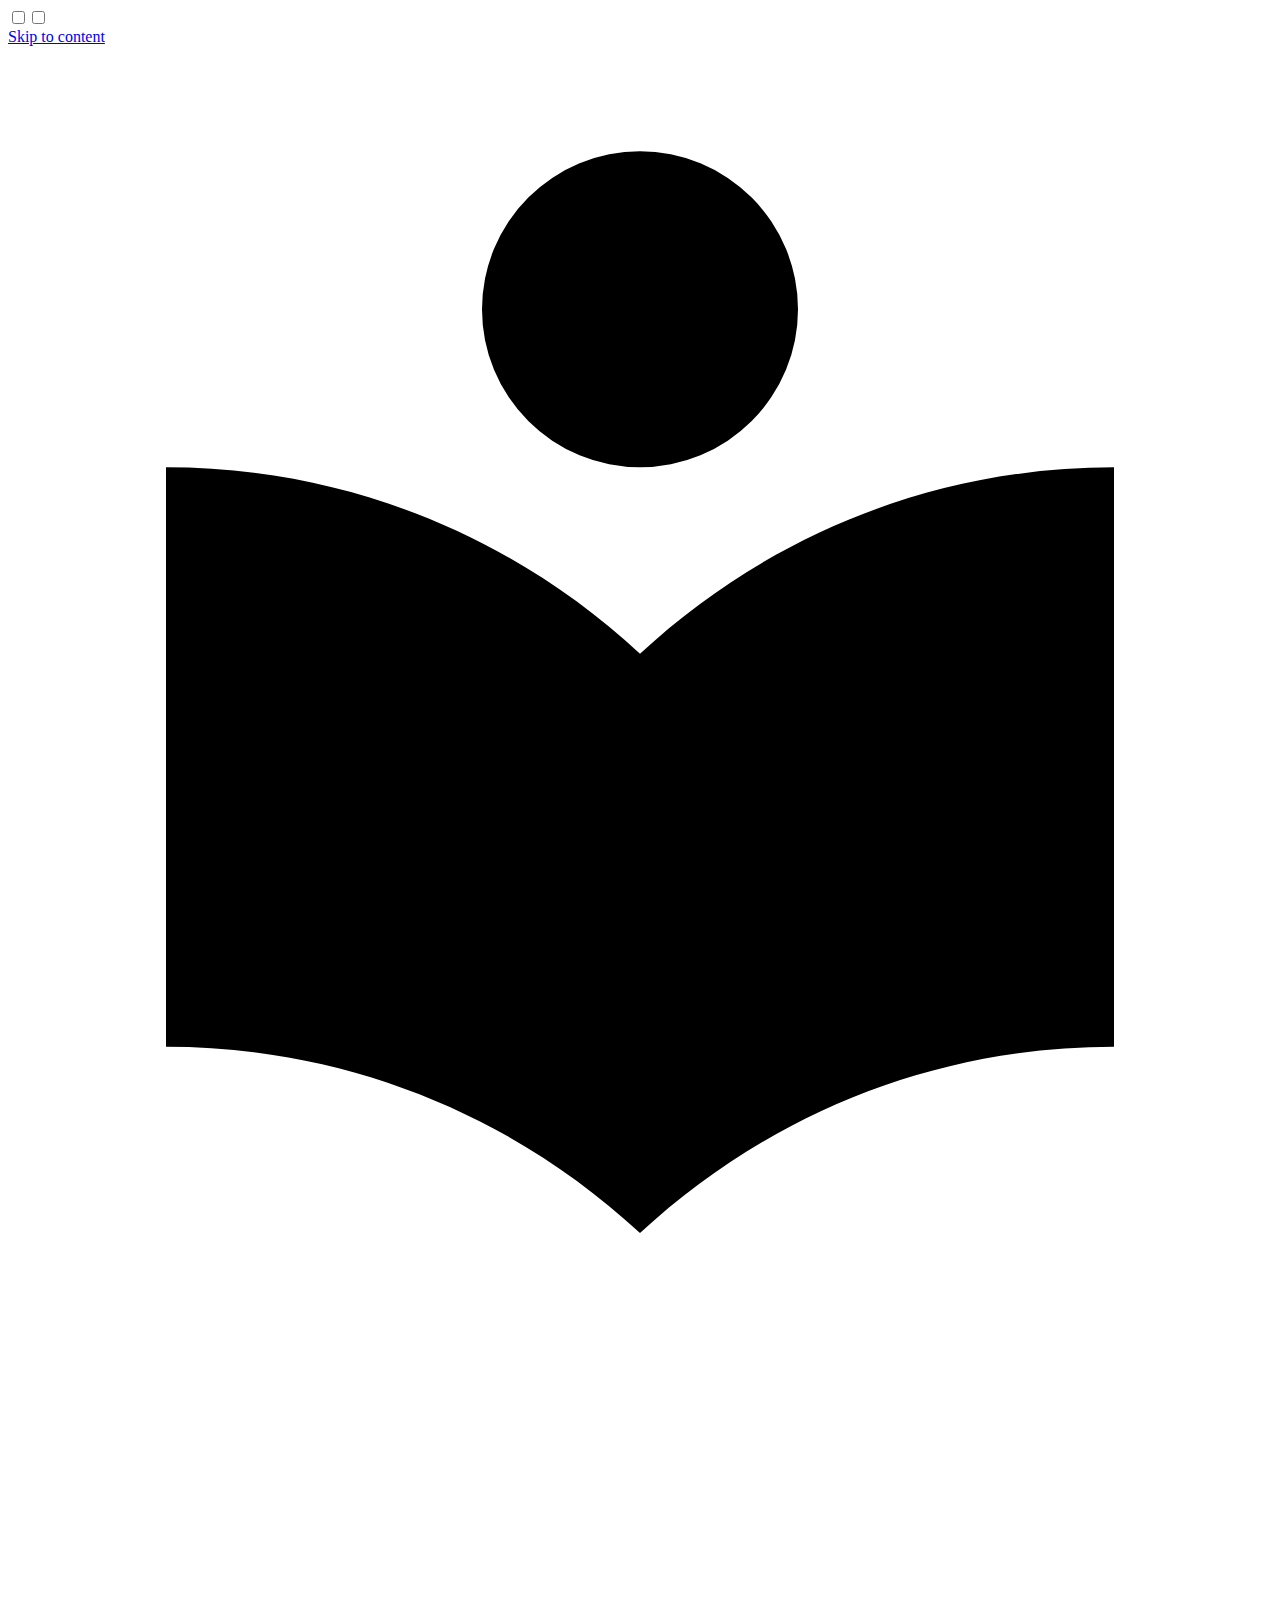
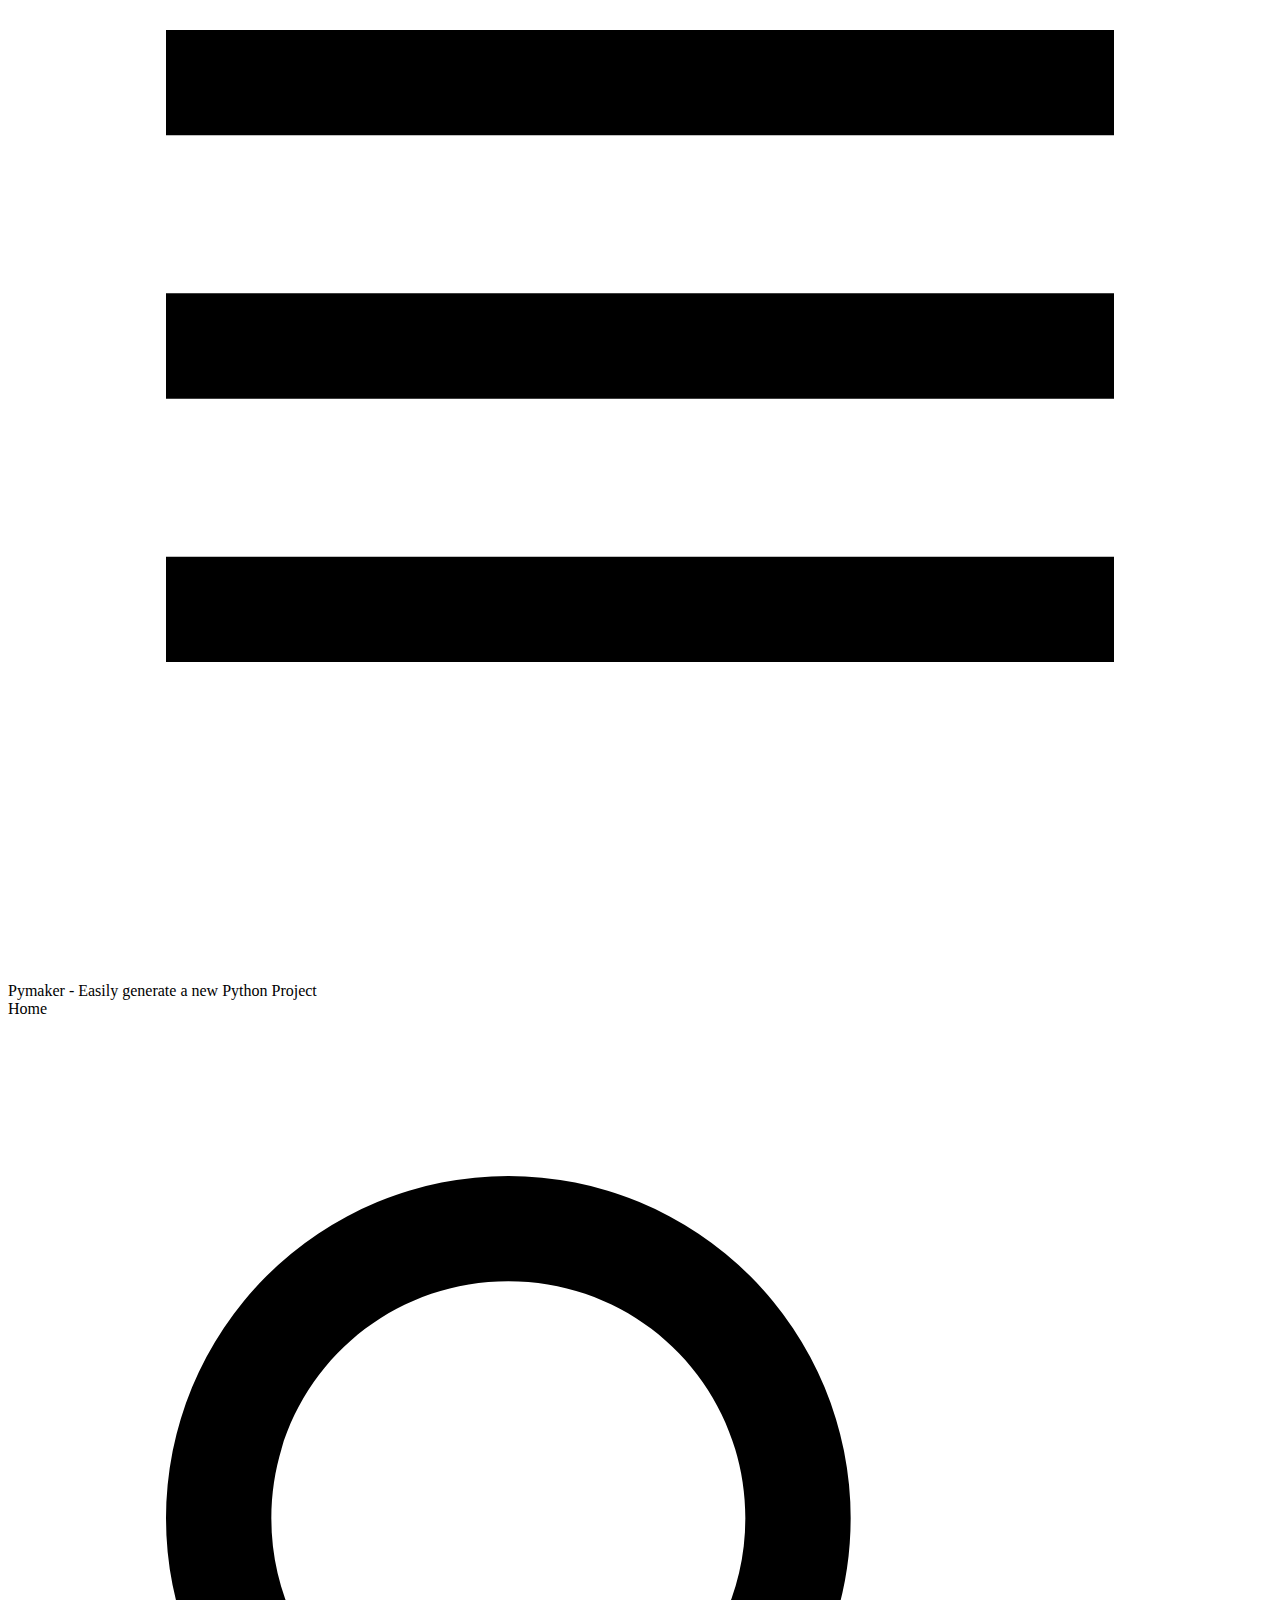
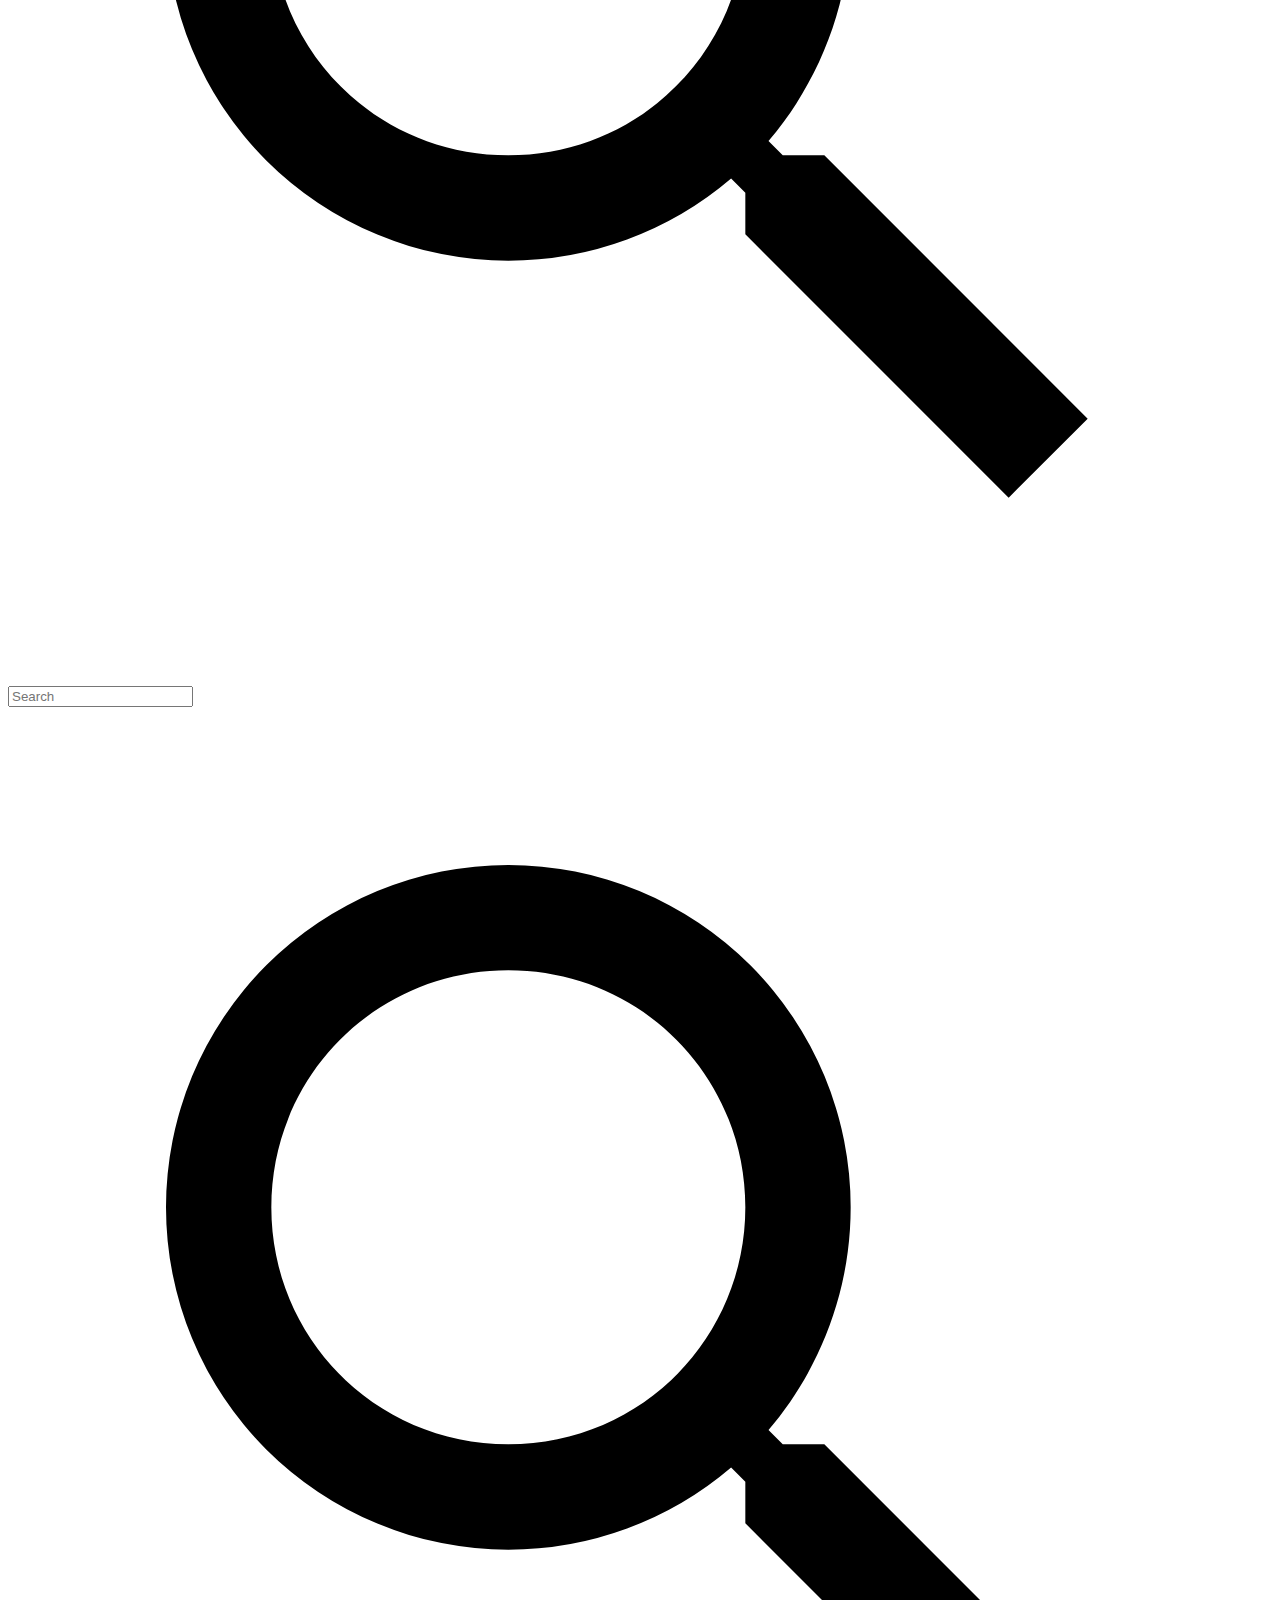
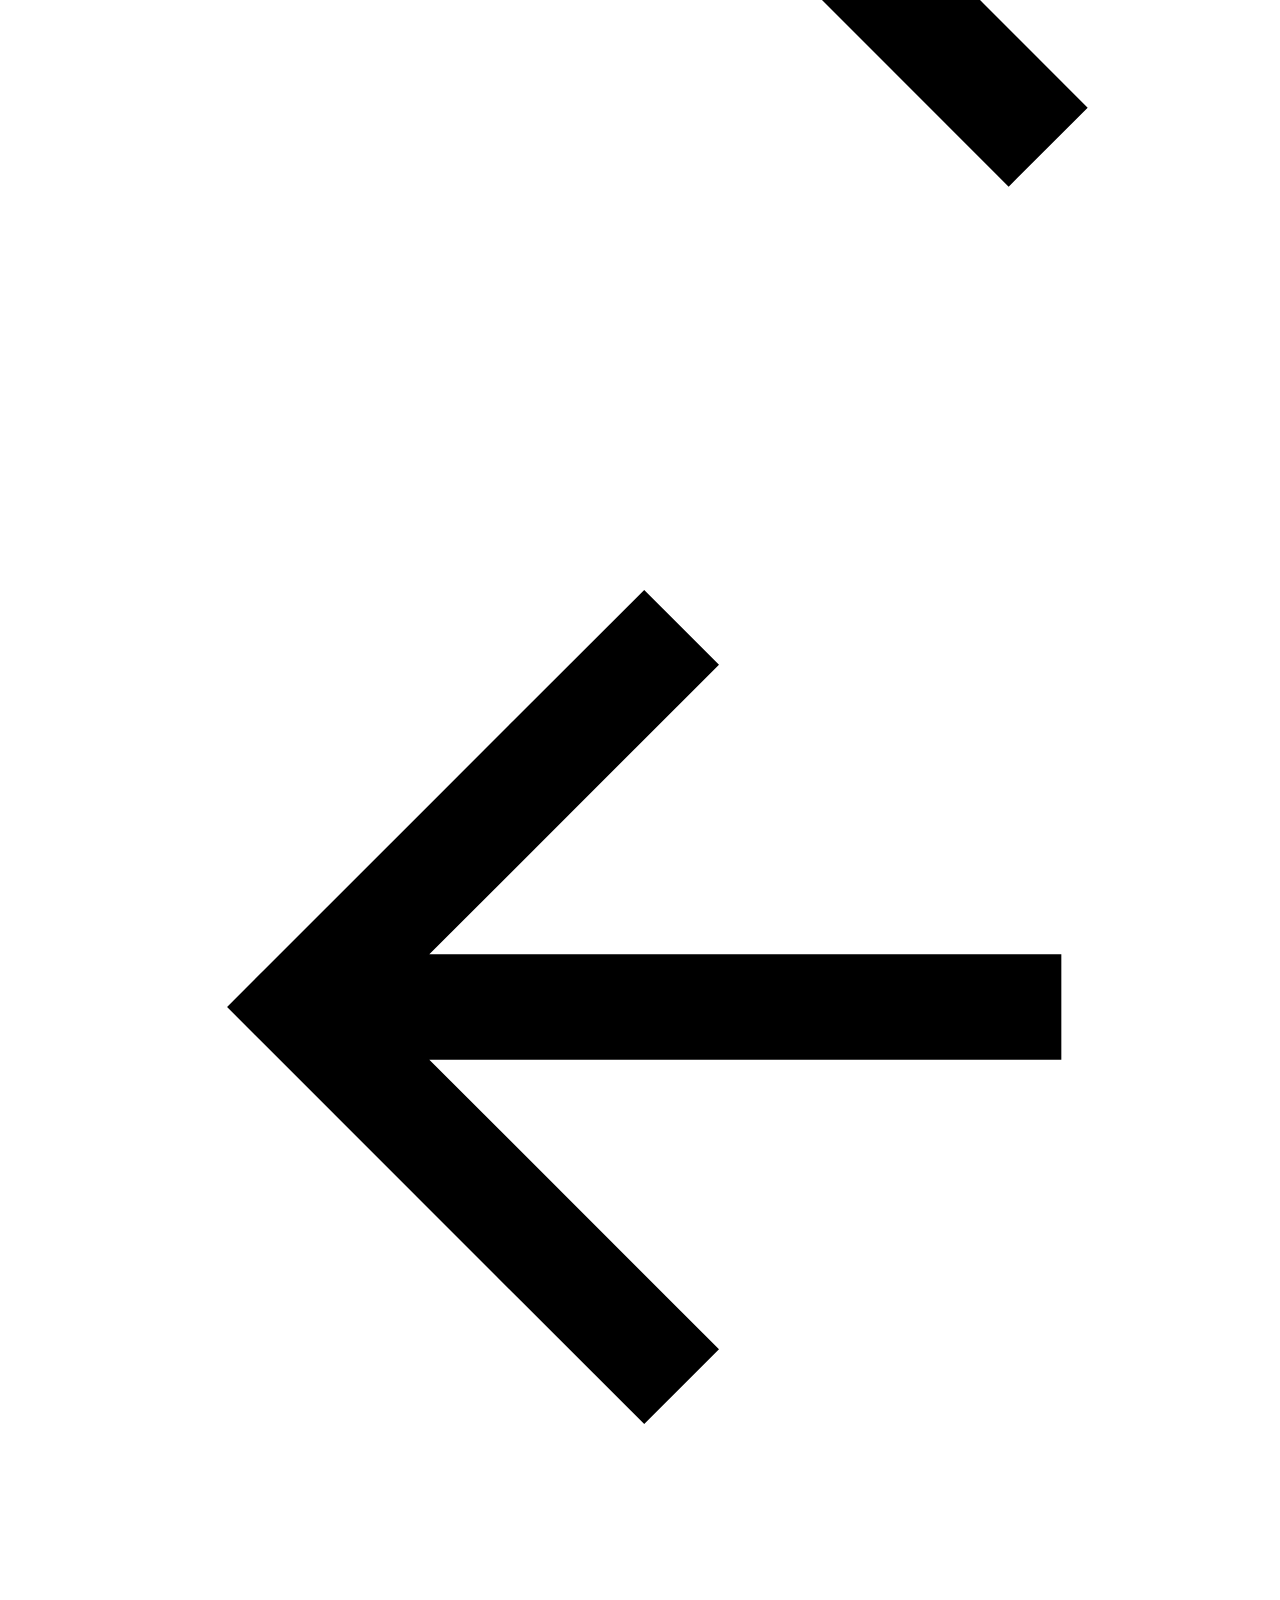
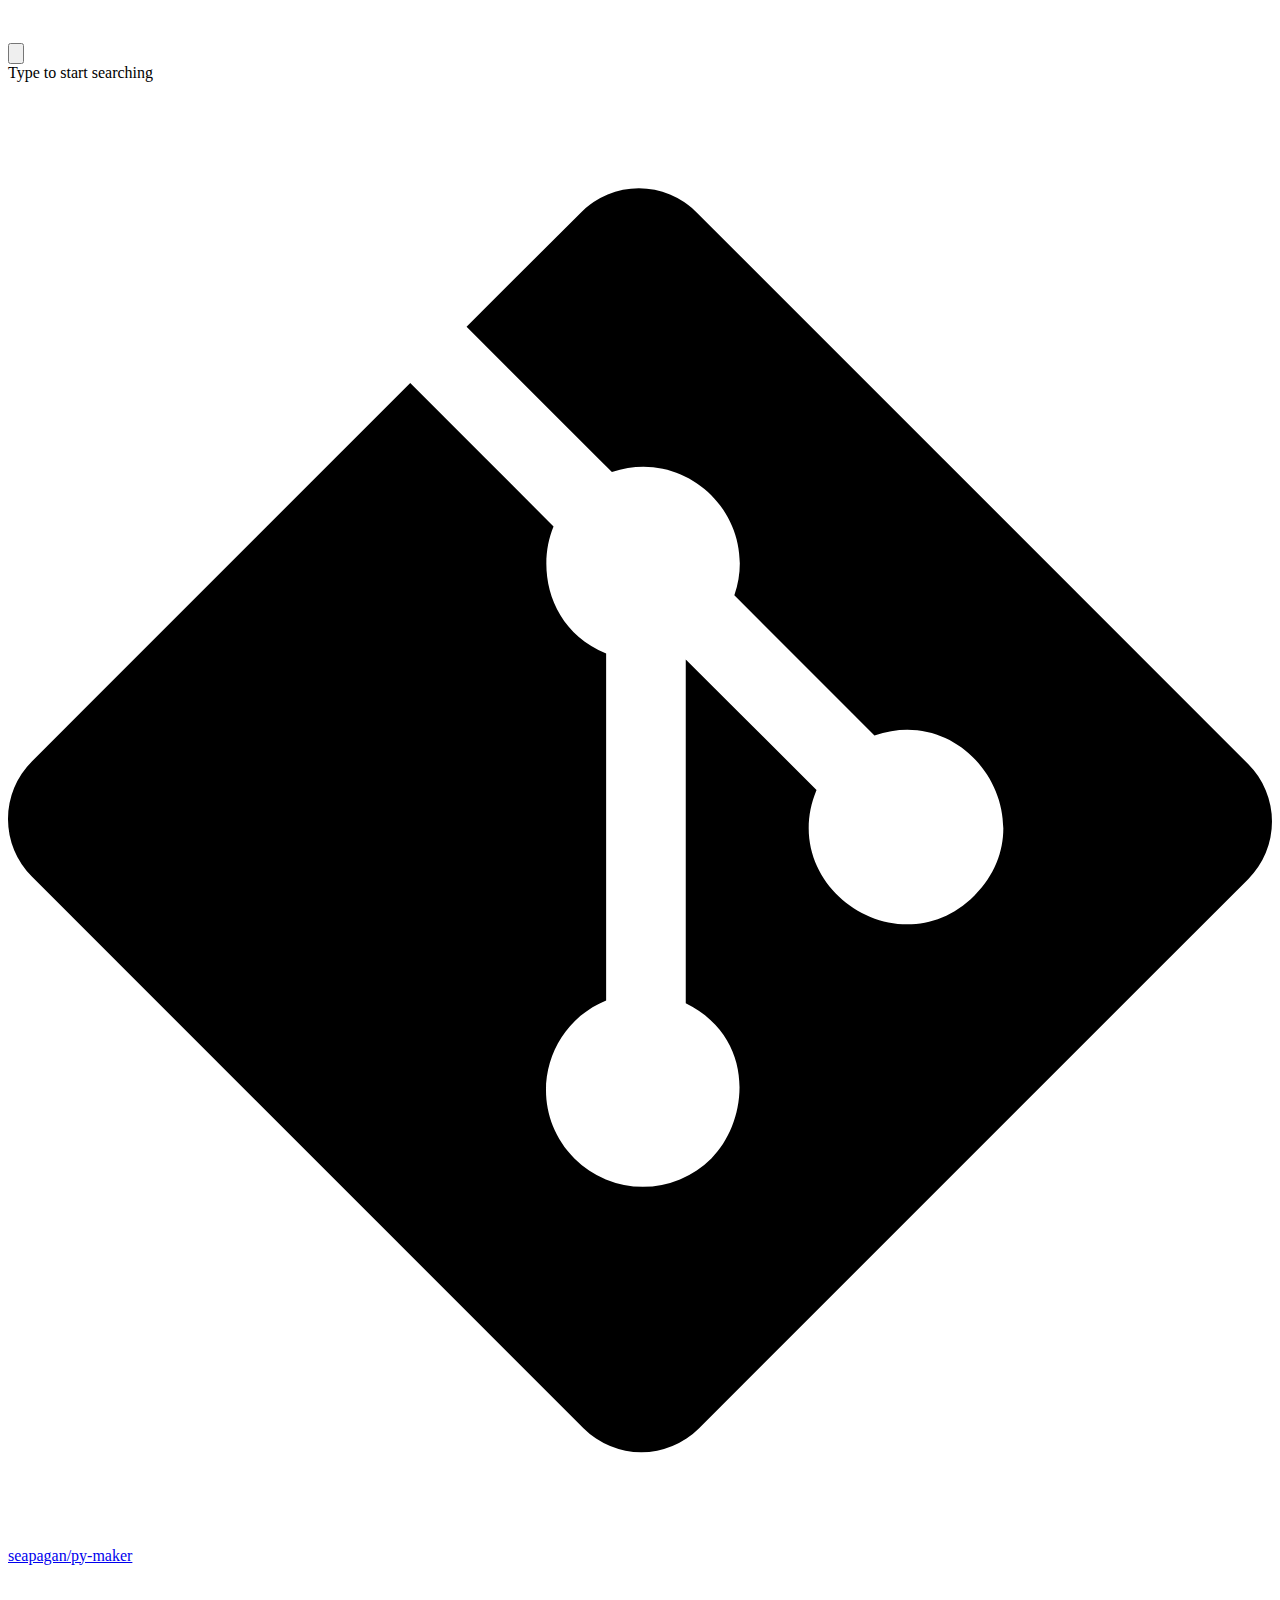
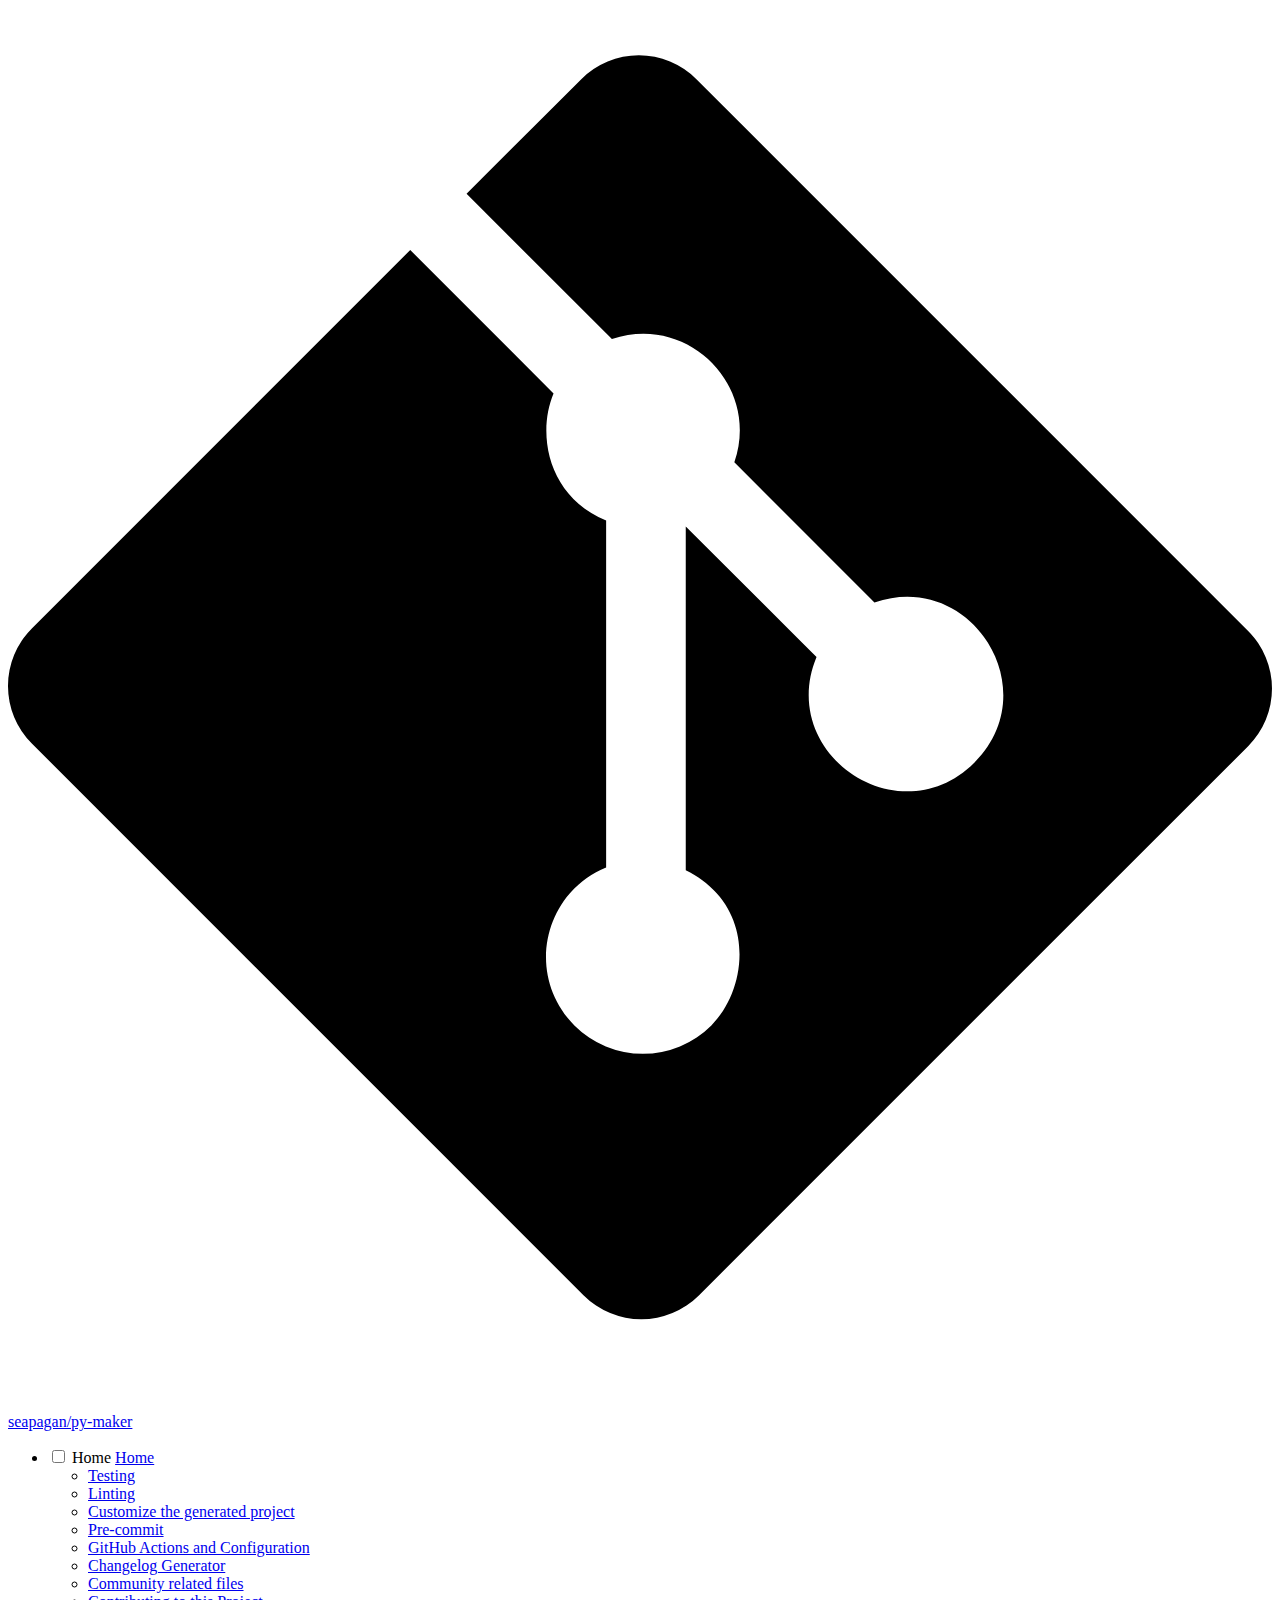
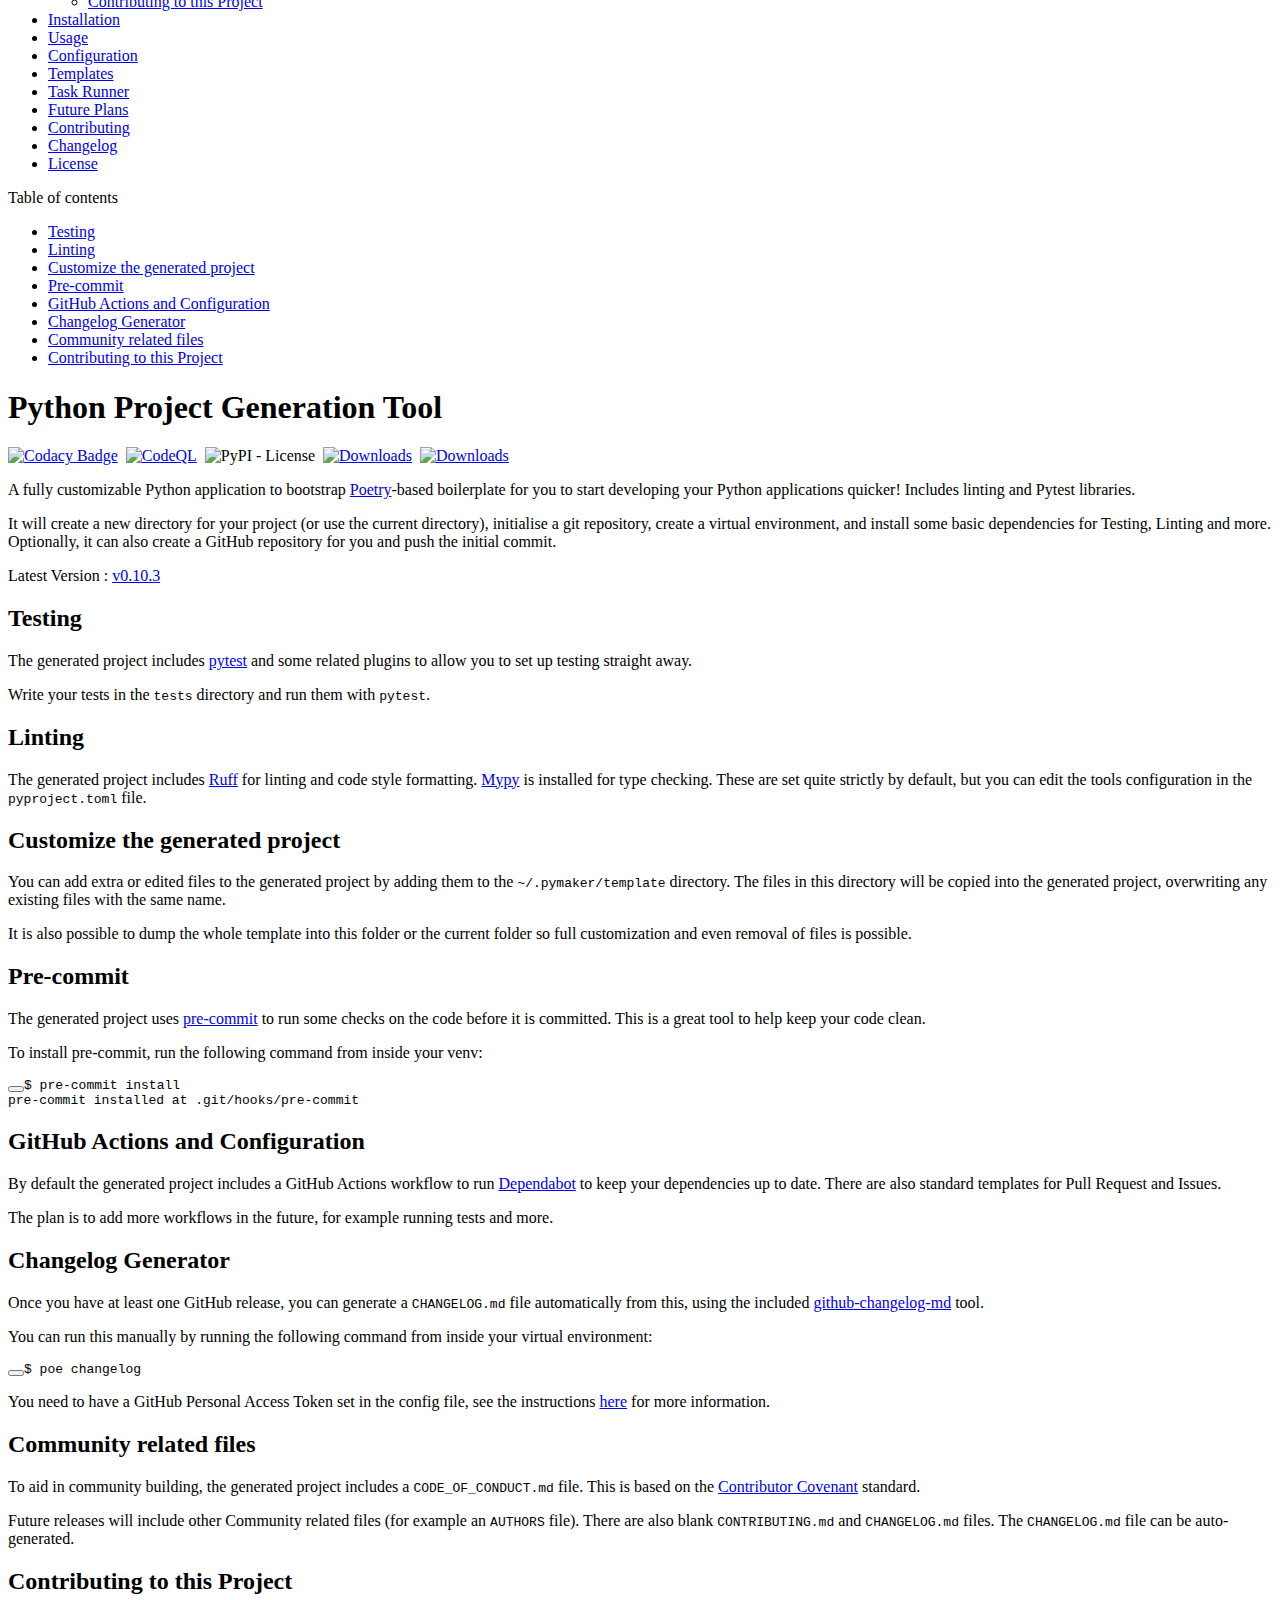
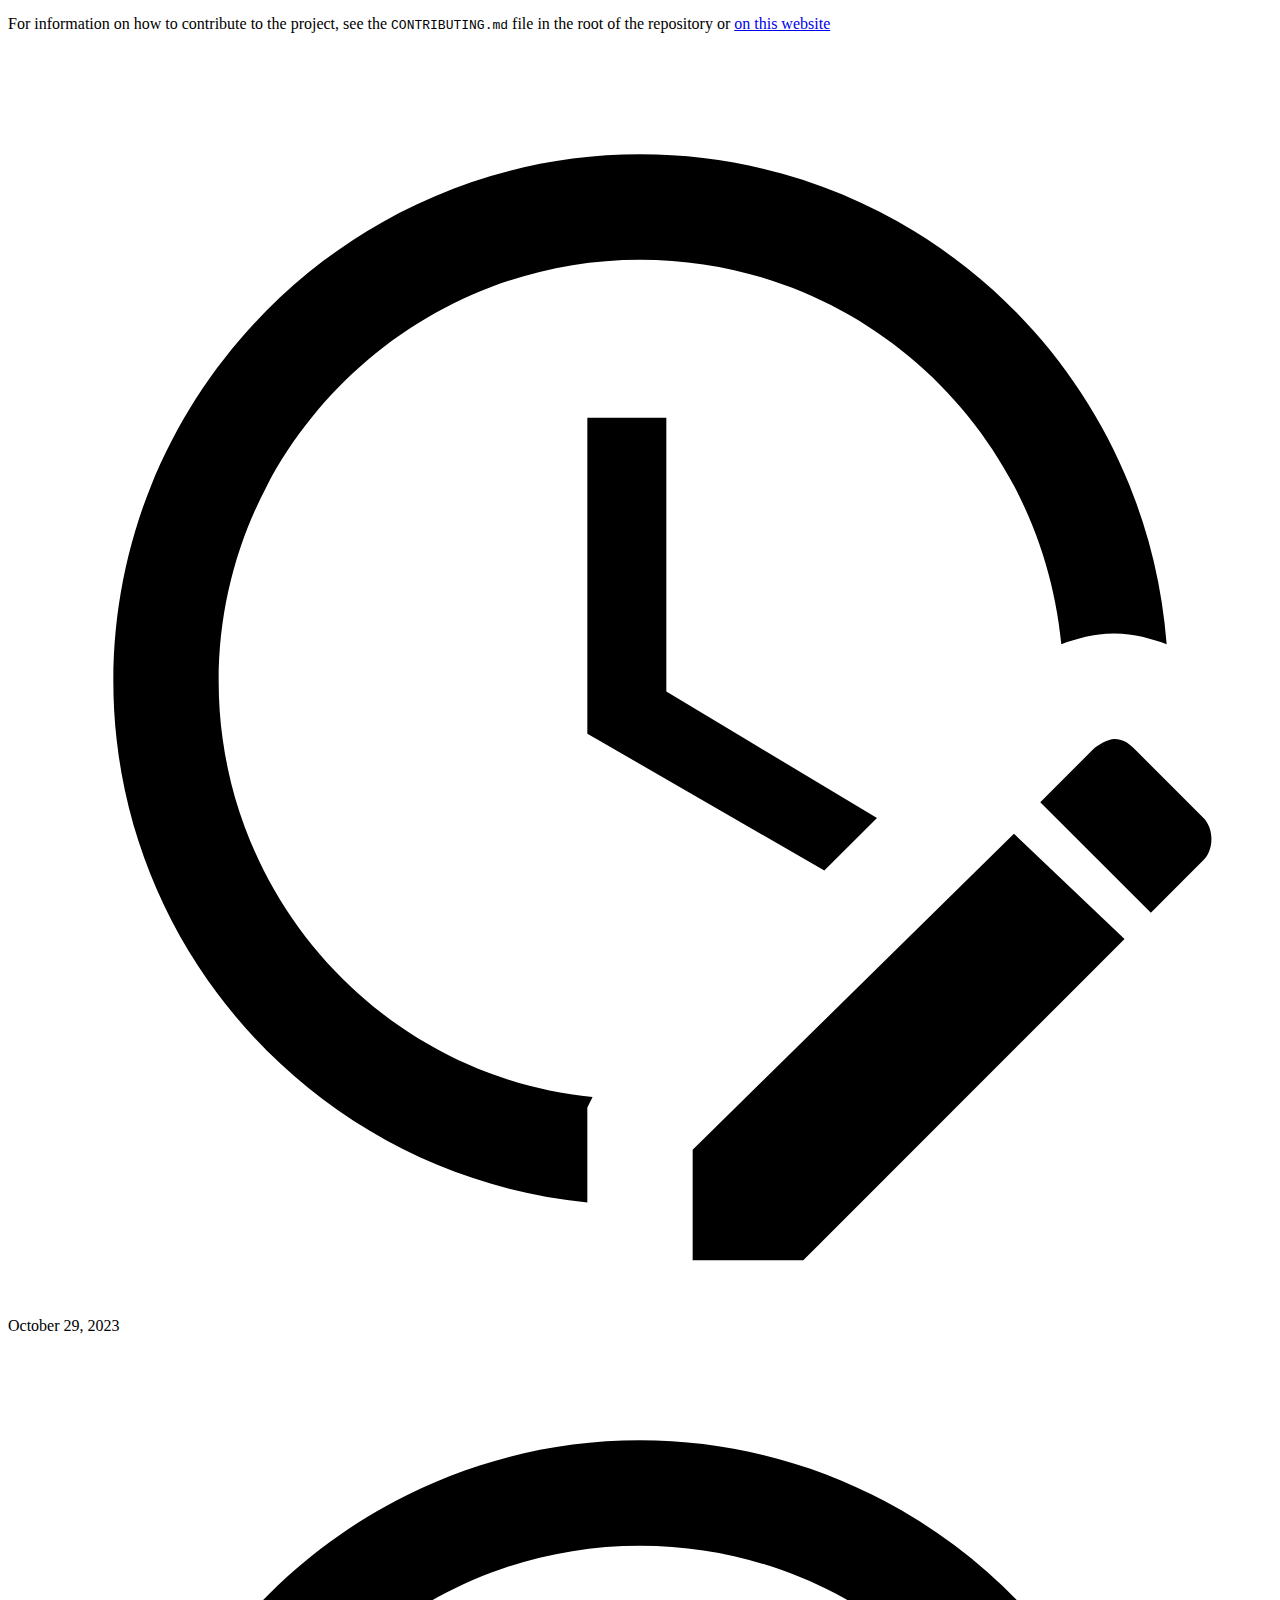
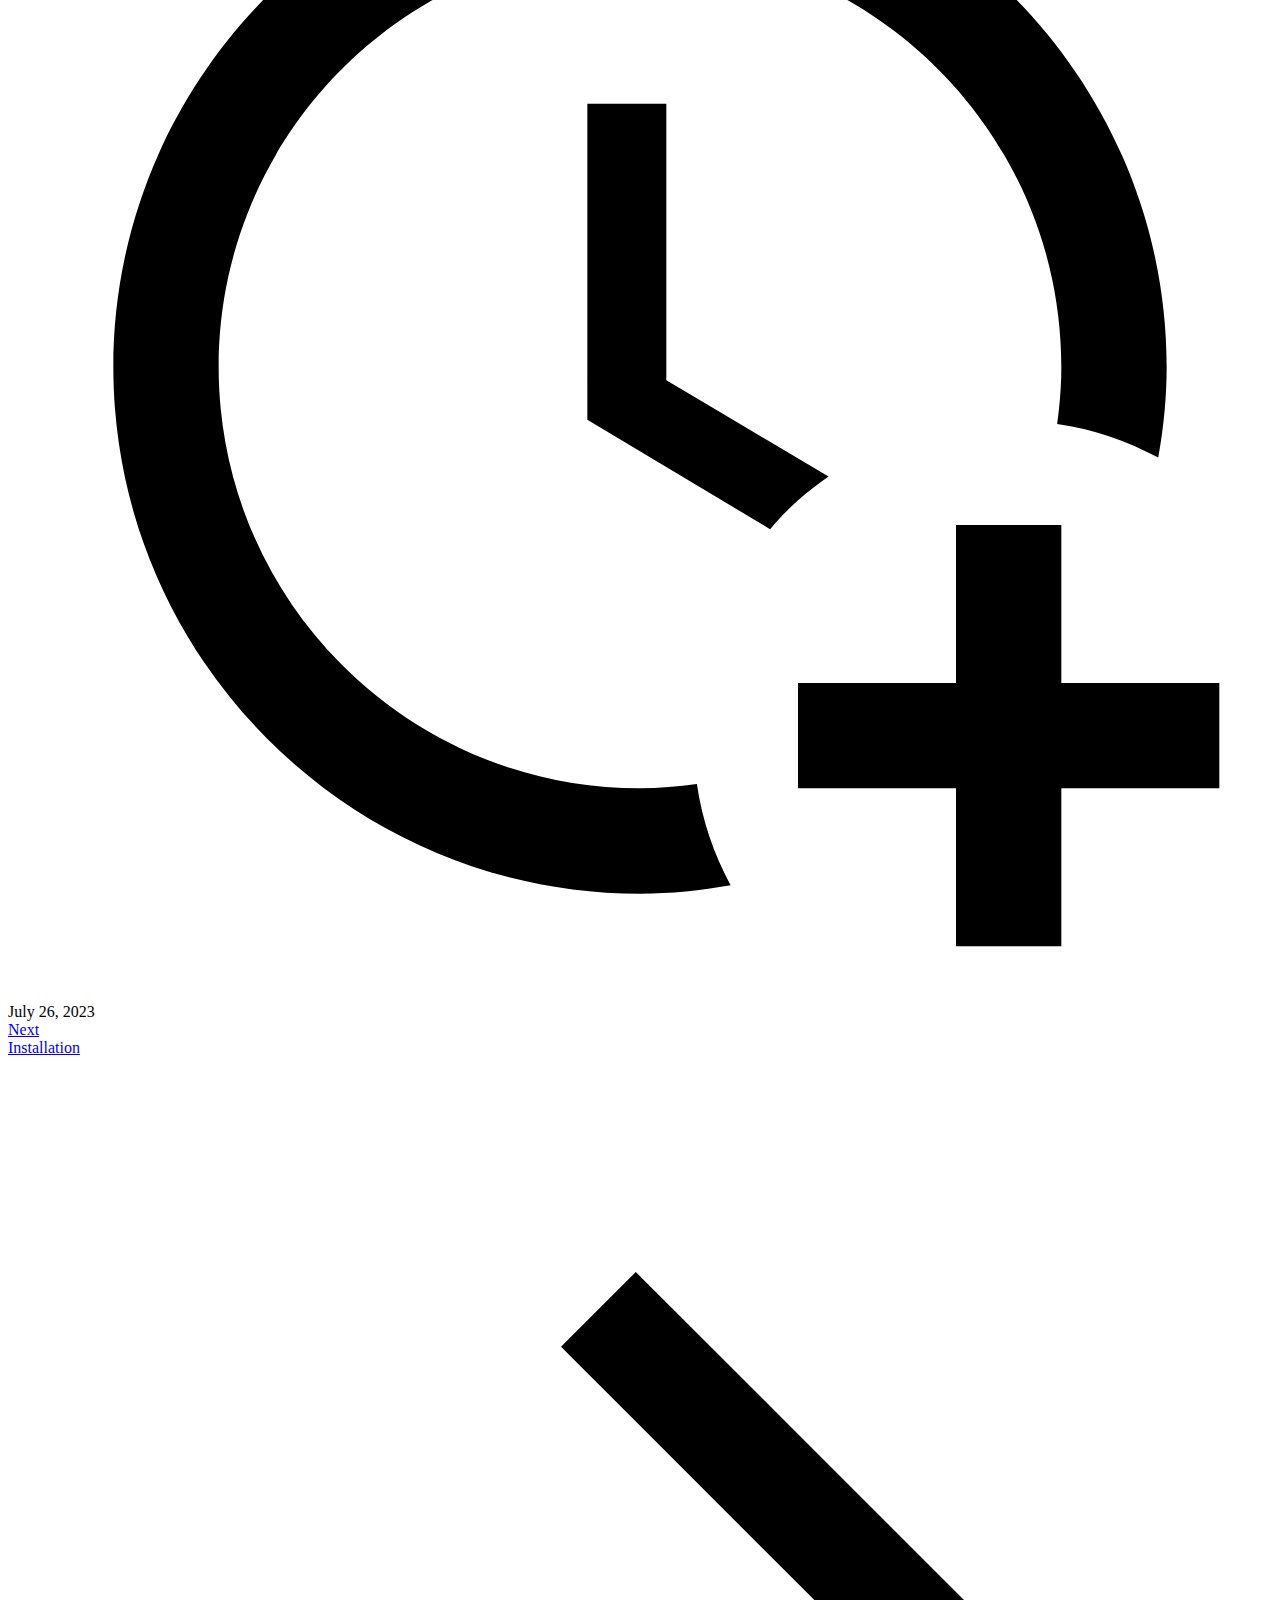
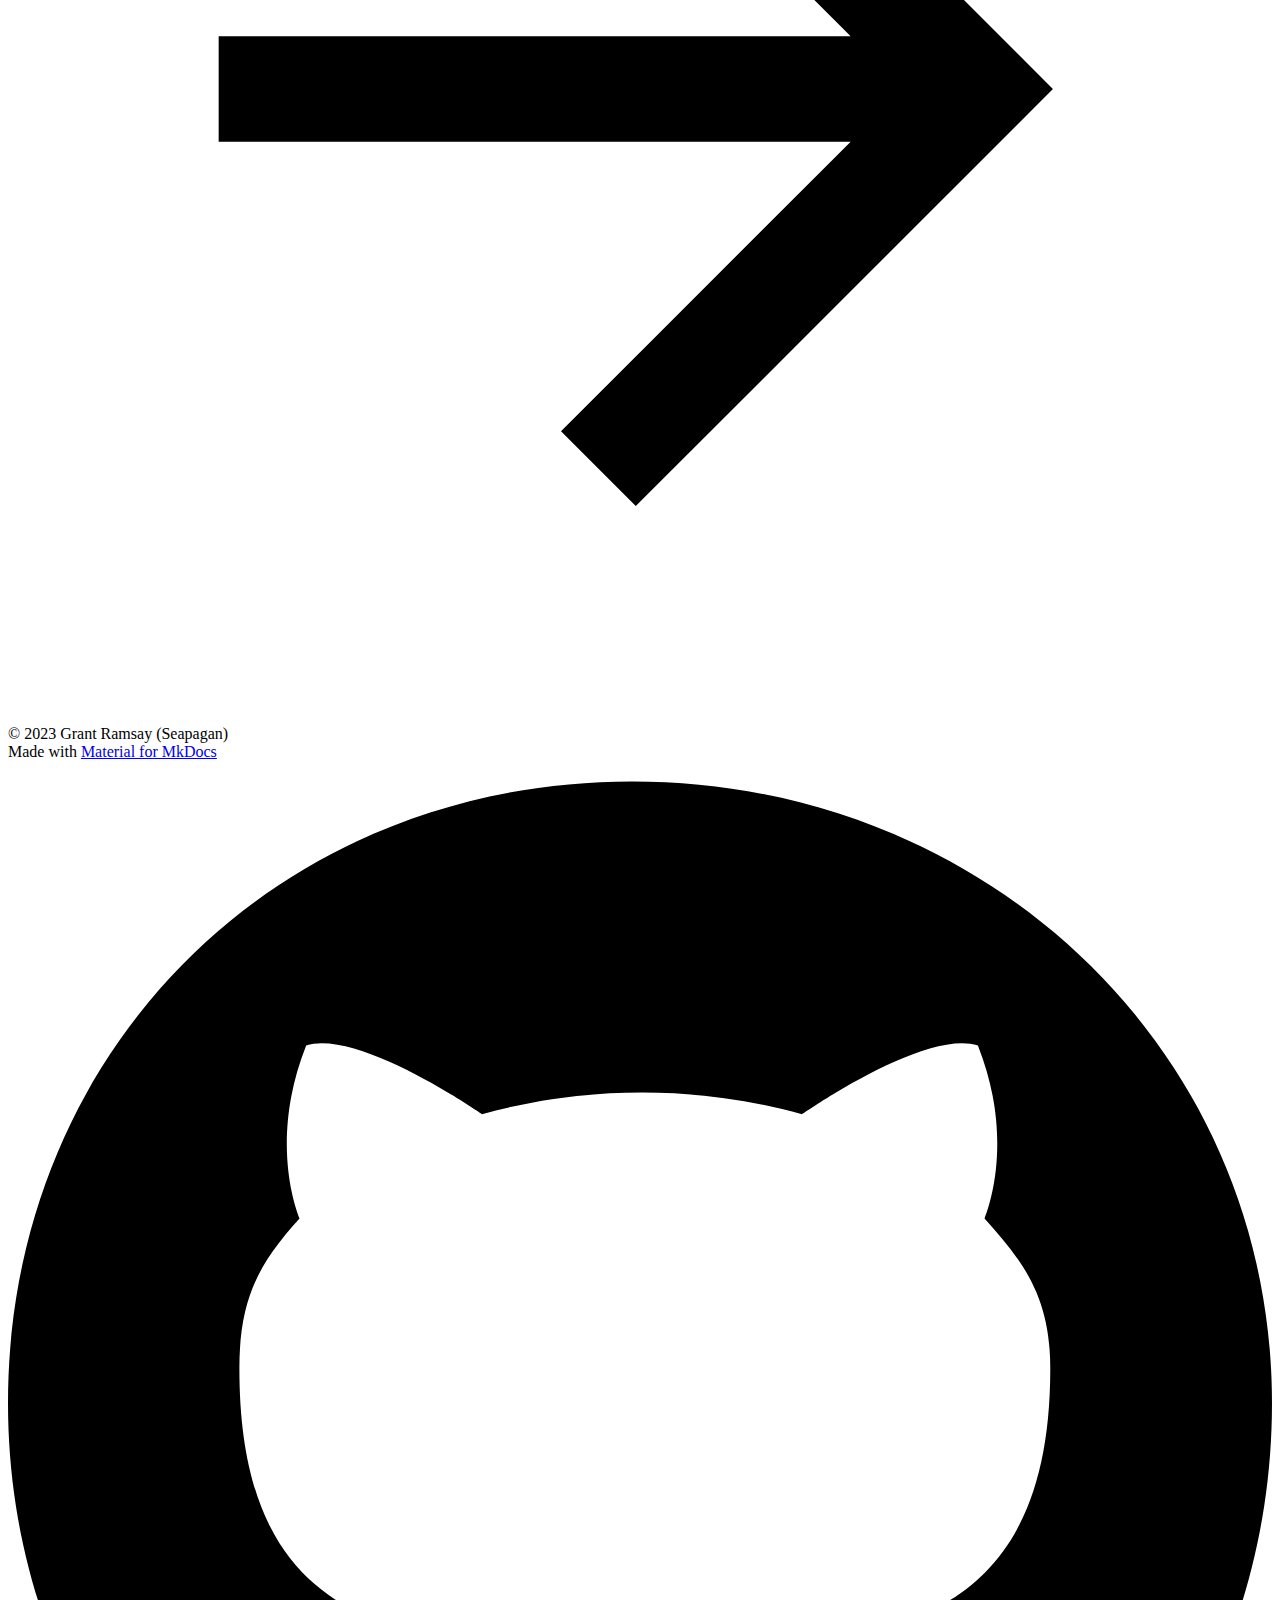
==== commit 727b6009: "Deployed 977165f with MkDocs version: 1.6.0" ====
--- a/index.html
+++ b/index.html
@@ -1,5 +1,5 @@
-<!doctype html><html lang=en class=no-js><head><meta charset=utf-8><meta name=viewport content="width=device-width,initial-scale=1"><link href=https://pymaker.seapagan.net/ rel=canonical><link href=installation/ rel=next><link rel=icon href=assets/images/favicon.png><meta name=generator content="mkdocs-1.5.3, mkdocs-material-9.5.13"><title>Python Project Generation Tool</title><link rel=stylesheet href=assets/stylesheets/main.7e359304.min.css><link rel=stylesheet href=assets/stylesheets/palette.06af60db.min.css><link rel=preconnect href=https://fonts.gstatic.com crossorigin><link rel=stylesheet href="https://fonts.googleapis.com/css?family=Roboto:300,300i,400,400i,700,700i%7CRoboto+Mono:400,400i,700,700i&display=fallback"><style>:root{--md-text-font:"Roboto";--md-code-font:"Roboto Mono"}</style><link rel=stylesheet href=assets/_mkdocstrings.css><link rel=stylesheet href=css/extra.css><script>__md_scope=new URL(".",location),__md_hash=e=>[...e].reduce((e,_)=>(e<<5)-e+_.charCodeAt(0),0),__md_get=(e,_=localStorage,t=__md_scope)=>JSON.parse(_.getItem(t.pathname+"."+e)),__md_set=(e,_,t=localStorage,a=__md_scope)=>{try{t.setItem(a.pathname+"."+e,JSON.stringify(_))}catch(e){}}</script></head><body dir=ltr data-md-color-scheme=default data-md-color-primary=light-blue data-md-color-accent=blue><input class=md-toggle data-md-toggle=drawer type=checkbox id=__drawer autocomplete=off><input class=md-toggle data-md-toggle=search type=checkbox id=__search autocomplete=off><label class=md-overlay for=__drawer></label><div data-md-component=skip><a href=#python-project-generation-tool class=md-skip> Skip to content </a></div><div data-md-component=announce></div><header class="md-header md-header--shadow" data-md-component=header><nav class="md-header__inner md-grid" aria-label=Header><a href=. title="Python Project Generation Tool" class="md-header__button md-logo" aria-label="Python Project Generation Tool" data-md-component=logo><svg xmlns=http://www.w3.org/2000/svg viewbox="0 0 24 24"><path d="M12 8a3 3 0 0 0 3-3 3 3 0 0 0-3-3 3 3 0 0 0-3 3 3 3 0 0 0 3 3m0 3.54C9.64 9.35 6.5 8 3 8v11c3.5 0 6.64 1.35 9 3.54 2.36-2.19 5.5-3.54 9-3.54V8c-3.5 0-6.64 1.35-9 3.54Z"/></svg></a><label class="md-header__button md-icon" for=__drawer><svg xmlns=http://www.w3.org/2000/svg viewbox="0 0 24 24"><path d="M3 6h18v2H3V6m0 5h18v2H3v-2m0 5h18v2H3v-2Z"/></svg></label><div class=md-header__title data-md-component=header-title><div class=md-header__ellipsis><div class=md-header__topic><span class=md-ellipsis> Python Project Generation Tool </span></div><div class=md-header__topic data-md-component=header-topic><span class=md-ellipsis> Home </span></div></div></div><label class="md-header__button md-icon" for=__search><svg xmlns=http://www.w3.org/2000/svg viewbox="0 0 24 24"><path d="M9.5 3A6.5 6.5 0 0 1 16 9.5c0 1.61-.59 3.09-1.56 4.23l.27.27h.79l5 5-1.5 1.5-5-5v-.79l-.27-.27A6.516 6.516 0 0 1 9.5 16 6.5 6.5 0 0 1 3 9.5 6.5 6.5 0 0 1 9.5 3m0 2C7 5 5 7 5 9.5S7 14 9.5 14 14 12 14 9.5 12 5 9.5 5Z"/></svg></label><div class=md-search data-md-component=search role=dialog><label class=md-search__overlay for=__search></label><div class=md-search__inner role=search><form class=md-search__form name=search><input type=text class=md-search__input name=query aria-label=Search placeholder=Search autocapitalize=off autocorrect=off autocomplete=off spellcheck=false data-md-component=search-query required><label class="md-search__icon md-icon" for=__search><svg xmlns=http://www.w3.org/2000/svg viewbox="0 0 24 24"><path d="M9.5 3A6.5 6.5 0 0 1 16 9.5c0 1.61-.59 3.09-1.56 4.23l.27.27h.79l5 5-1.5 1.5-5-5v-.79l-.27-.27A6.516 6.516 0 0 1 9.5 16 6.5 6.5 0 0 1 3 9.5 6.5 6.5 0 0 1 9.5 3m0 2C7 5 5 7 5 9.5S7 14 9.5 14 14 12 14 9.5 12 5 9.5 5Z"/></svg><svg xmlns=http://www.w3.org/2000/svg viewbox="0 0 24 24"><path d="M20 11v2H8l5.5 5.5-1.42 1.42L4.16 12l7.92-7.92L13.5 5.5 8 11h12Z"/></svg></label><nav class=md-search__options aria-label=Search><button type=reset class="md-search__icon md-icon" title=Clear aria-label=Clear tabindex=-1><svg xmlns=http://www.w3.org/2000/svg viewbox="0 0 24 24"><path d="M19 6.41 17.59 5 12 10.59 6.41 5 5 6.41 10.59 12 5 17.59 6.41 19 12 13.41 17.59 19 19 17.59 13.41 12 19 6.41Z"/></svg></button></nav></form><div class=md-search__output><div class=md-search__scrollwrap data-md-scrollfix><div class=md-search-result data-md-component=search-result><div class=md-search-result__meta> Initializing search </div><ol class=md-search-result__list role=presentation></ol></div></div></div></div></div><div class=md-header__source><a href=https://github.com/seapagan/py-maker title="Go to repository" class=md-source data-md-component=source><div class="md-source__icon md-icon"><svg xmlns=http://www.w3.org/2000/svg viewbox="0 0 448 512"><!-- Font Awesome Free 6.5.1 by @fontawesome - https://fontawesome.com License - https://fontawesome.com/license/free (Icons: CC BY 4.0, Fonts: SIL OFL 1.1, Code: MIT License) Copyright 2023 Fonticons, Inc.--><path d="M439.55 236.05 244 40.45a28.87 28.87 0 0 0-40.81 0l-40.66 40.63 51.52 51.52c27.06-9.14 52.68 16.77 43.39 43.68l49.66 49.66c34.23-11.8 61.18 31 35.47 56.69-26.49 26.49-70.21-2.87-56-37.34L240.22 199v121.85c25.3 12.54 22.26 41.85 9.08 55a34.34 34.34 0 0 1-48.55 0c-17.57-17.6-11.07-46.91 11.25-56v-123c-20.8-8.51-24.6-30.74-18.64-45L142.57 101 8.45 235.14a28.86 28.86 0 0 0 0 40.81l195.61 195.6a28.86 28.86 0 0 0 40.8 0l194.69-194.69a28.86 28.86 0 0 0 0-40.81z"/></svg></div><div class=md-source__repository> seapagan/py-maker </div></a></div></nav></header><div class=md-container data-md-component=container><main class=md-main data-md-component=main><div class="md-main__inner md-grid"><div class="md-sidebar md-sidebar--primary" data-md-component=sidebar data-md-type=navigation><div class=md-sidebar__scrollwrap><div class=md-sidebar__inner><nav class="md-nav md-nav--primary" aria-label=Navigation data-md-level=0><label class=md-nav__title for=__drawer><a href=. title="Python Project Generation Tool" class="md-nav__button md-logo" aria-label="Python Project Generation Tool" data-md-component=logo><svg xmlns=http://www.w3.org/2000/svg viewbox="0 0 24 24"><path d="M12 8a3 3 0 0 0 3-3 3 3 0 0 0-3-3 3 3 0 0 0-3 3 3 3 0 0 0 3 3m0 3.54C9.64 9.35 6.5 8 3 8v11c3.5 0 6.64 1.35 9 3.54 2.36-2.19 5.5-3.54 9-3.54V8c-3.5 0-6.64 1.35-9 3.54Z"/></svg></a> Python Project Generation Tool </label><div class=md-nav__source><a href=https://github.com/seapagan/py-maker title="Go to repository" class=md-source data-md-component=source><div class="md-source__icon md-icon"><svg xmlns=http://www.w3.org/2000/svg viewbox="0 0 448 512"><!-- Font Awesome Free 6.5.1 by @fontawesome - https://fontawesome.com License - https://fontawesome.com/license/free (Icons: CC BY 4.0, Fonts: SIL OFL 1.1, Code: MIT License) Copyright 2023 Fonticons, Inc.--><path d="M439.55 236.05 244 40.45a28.87 28.87 0 0 0-40.81 0l-40.66 40.63 51.52 51.52c27.06-9.14 52.68 16.77 43.39 43.68l49.66 49.66c34.23-11.8 61.18 31 35.47 56.69-26.49 26.49-70.21-2.87-56-37.34L240.22 199v121.85c25.3 12.54 22.26 41.85 9.08 55a34.34 34.34 0 0 1-48.55 0c-17.57-17.6-11.07-46.91 11.25-56v-123c-20.8-8.51-24.6-30.74-18.64-45L142.57 101 8.45 235.14a28.86 28.86 0 0 0 0 40.81l195.61 195.6a28.86 28.86 0 0 0 40.8 0l194.69-194.69a28.86 28.86 0 0 0 0-40.81z"/></svg></div><div class=md-source__repository> seapagan/py-maker </div></a></div><ul class=md-nav__list data-md-scrollfix><li class="md-nav__item md-nav__item--active"><input class="md-nav__toggle md-toggle" type=checkbox id=__toc><label class="md-nav__link md-nav__link--active" for=__toc><span class=md-ellipsis> Home </span><span class="md-nav__icon md-icon"></span></label><a href=. class="md-nav__link md-nav__link--active"><span class=md-ellipsis> Home </span></a><nav class="md-nav md-nav--secondary" aria-label="Table of contents"><label class=md-nav__title for=__toc><span class="md-nav__icon md-icon"></span> Table of contents </label><ul class=md-nav__list data-md-component=toc data-md-scrollfix><li class=md-nav__item><a href=#testing class=md-nav__link><span class=md-ellipsis> Testing </span></a></li><li class=md-nav__item><a href=#linting class=md-nav__link><span class=md-ellipsis> Linting </span></a></li><li class=md-nav__item><a href=#customize-the-generated-project class=md-nav__link><span class=md-ellipsis> Customize the generated project </span></a></li><li class=md-nav__item><a href=#pre-commit class=md-nav__link><span class=md-ellipsis> Pre-commit </span></a></li><li class=md-nav__item><a href=#github-actions-and-configuration class=md-nav__link><span class=md-ellipsis> GitHub Actions and Configuration </span></a></li><li class=md-nav__item><a href=#changelog-generator class=md-nav__link><span class=md-ellipsis> Changelog Generator </span></a></li><li class=md-nav__item><a href=#community-related-files class=md-nav__link><span class=md-ellipsis> Community related files </span></a></li><li class=md-nav__item><a href=#contributing-to-this-project class=md-nav__link><span class=md-ellipsis> Contributing to this Project </span></a></li></ul></nav></li><li class=md-nav__item><a href=installation/ class=md-nav__link><span class=md-ellipsis> Installation </span></a></li><li class=md-nav__item><a href=usage/ class=md-nav__link><span class=md-ellipsis> Usage </span></a></li><li class=md-nav__item><a href=configuration/ class=md-nav__link><span class=md-ellipsis> Configuration </span></a></li><li class="md-nav__item md-nav__item--pruned md-nav__item--nested"><a href=template/internal/ class=md-nav__link><span class=md-ellipsis> Templates </span><span class="md-nav__icon md-icon"></span></a></li><li class=md-nav__item><a href=tasks/ class=md-nav__link><span class=md-ellipsis> Task Runner </span></a></li><li class=md-nav__item><a href=future-plans/ class=md-nav__link><span class=md-ellipsis> Future Plans </span></a></li><li class=md-nav__item><a href=contributing/ class=md-nav__link><span class=md-ellipsis> Contributing </span></a></li><li class=md-nav__item><a href=changelog/ class=md-nav__link><span class=md-ellipsis> Changelog </span></a></li><li class=md-nav__item><a href=license/ class=md-nav__link><span class=md-ellipsis> License </span></a></li></ul></nav></div></div></div><div class="md-sidebar md-sidebar--secondary" data-md-component=sidebar data-md-type=toc><div class=md-sidebar__scrollwrap><div class=md-sidebar__inner><nav class="md-nav md-nav--secondary" aria-label="Table of contents"><label class=md-nav__title for=__toc><span class="md-nav__icon md-icon"></span> Table of contents </label><ul class=md-nav__list data-md-component=toc data-md-scrollfix><li class=md-nav__item><a href=#testing class=md-nav__link><span class=md-ellipsis> Testing </span></a></li><li class=md-nav__item><a href=#linting class=md-nav__link><span class=md-ellipsis> Linting </span></a></li><li class=md-nav__item><a href=#customize-the-generated-project class=md-nav__link><span class=md-ellipsis> Customize the generated project </span></a></li><li class=md-nav__item><a href=#pre-commit class=md-nav__link><span class=md-ellipsis> Pre-commit </span></a></li><li class=md-nav__item><a href=#github-actions-and-configuration class=md-nav__link><span class=md-ellipsis> GitHub Actions and Configuration </span></a></li><li class=md-nav__item><a href=#changelog-generator class=md-nav__link><span class=md-ellipsis> Changelog Generator </span></a></li><li class=md-nav__item><a href=#community-related-files class=md-nav__link><span class=md-ellipsis> Community related files </span></a></li><li class=md-nav__item><a href=#contributing-to-this-project class=md-nav__link><span class=md-ellipsis> Contributing to this Project </span></a></li></ul></nav></div></div></div><div class=md-content data-md-component=content><article class="md-content__inner md-typeset"><h1 id=python-project-generation-tool>Python Project Generation Tool</h1><p><a href="https://app.codacy.com/gh/seapagan/py-maker/dashboard?utm_source=gh&utm_medium=referral&utm_content=&utm_campaign=Badge_grade"><img alt="Codacy
-Badge" src=https://app.codacy.com/project/badge/Grade/7c86940f816b455ab171dc8126476849></a>&nbsp; <a href=https://github.com/seapagan/py-maker/actions/workflows/codeql.yml><img alt=CodeQL src=https://github.com/seapagan/py-maker/actions/workflows/codeql.yml/badge.svg></a>&nbsp; <img alt="PyPI - License" src=https://img.shields.io/pypi/l/pyproject-maker>&nbsp; <a href=https://pepy.tech/project/pyproject-maker><img alt=Downloads src="https://static.pepy.tech/personalized-badge/pyproject-maker?period=week&units=international_system&left_color=black&right_color=green&left_text=Weekly%20Downloads"></a>&nbsp; <a href=https://pepy.tech/project/pyproject-maker><img alt=Downloads src="https://static.pepy.tech/personalized-badge/pyproject-maker?period=total&units=international_system&left_color=black&right_color=green&left_text=Total%20Downloads"></a></p><p>A fully customizable Python application to bootstrap <a href=https://python-poetry.org/ target=_blank>Poetry</a>-based boilerplate for you to start developing your Python applications quicker! Includes linting and Pytest libraries.</p><p>It will create a new directory for your project (or use the current directory), initialise a git repository, create a virtual environment, and install some basic dependencies for Testing, Linting and more. Optionally, it can also create a GitHub repository for you and push the initial commit.</p><p>Latest Version : <a href=https://pypi.org/project/pyproject-maker/ target=_blank>v0.10.1</a></p><h2 id=testing>Testing</h2><p>The generated project includes <a href=https://docs.pytest.org/en/latest/ target=_blank>pytest</a> and some related plugins to allow you to set up testing straight away.</p><p>Write your tests in the <code>tests</code> directory and run them with <code>pytest</code>.</p><h2 id=linting>Linting</h2><p>The generated project includes <a href=https://docs.astral.sh/ruff/ target=_blank>Ruff</a> for linting and code style formatting. <a href=http://mypy-lang.org/ target=_blank>Mypy</a> is installed for type checking. These are set quite strictly by default, but you can edit the tools configuration in the <code>pyproject.toml</code> file.</p><h2 id=customize-the-generated-project>Customize the generated project</h2><p>You can add extra or edited files to the generated project by adding them to the <code>~/.pymaker/template</code> directory. The files in this directory will be copied into the generated project, overwriting any existing files with the same name.</p><p>It is also possible to dump the whole template into this folder or the current folder so full customization and even removal of files is possible.</p><h2 id=pre-commit>Pre-commit</h2><p>The generated project uses <a href=https://pre-commit.com/ target=_blank>pre-commit</a> to run some checks on the code before it is committed. This is a great tool to help keep your code clean.</p><p>To install pre-commit, run the following command from inside your venv:</p><div class=highlight><pre><span></span><code><span class=gp>$ </span>pre-commit<span class=w> </span>install
+<!doctype html><html lang=en class=no-js><head><meta charset=utf-8><meta name=viewport content="width=device-width,initial-scale=1"><link href=https://pymaker.seapagan.net/ rel=canonical><link href=installation/ rel=next><link rel=icon href=assets/images/favicon.png><meta name=generator content="mkdocs-1.6.0, mkdocs-material-9.5.21"><title>Pymaker - Easily generate a new Python Project</title><link rel=stylesheet href=assets/stylesheets/main.66ac8b77.min.css><link rel=stylesheet href=assets/stylesheets/palette.06af60db.min.css><link rel=preconnect href=https://fonts.gstatic.com crossorigin><link rel=stylesheet href="https://fonts.googleapis.com/css?family=Roboto:300,300i,400,400i,700,700i%7CRoboto+Mono:400,400i,700,700i&display=fallback"><style>:root{--md-text-font:"Roboto";--md-code-font:"Roboto Mono"}</style><link rel=stylesheet href=assets/_mkdocstrings.css><link rel=stylesheet href=css/extra.css><script>__md_scope=new URL(".",location),__md_hash=e=>[...e].reduce((e,_)=>(e<<5)-e+_.charCodeAt(0),0),__md_get=(e,_=localStorage,t=__md_scope)=>JSON.parse(_.getItem(t.pathname+"."+e)),__md_set=(e,_,t=localStorage,a=__md_scope)=>{try{t.setItem(a.pathname+"."+e,JSON.stringify(_))}catch(e){}}</script></head><body dir=ltr data-md-color-scheme=default data-md-color-primary=light-blue data-md-color-accent=blue><input class=md-toggle data-md-toggle=drawer type=checkbox id=__drawer autocomplete=off><input class=md-toggle data-md-toggle=search type=checkbox id=__search autocomplete=off><label class=md-overlay for=__drawer></label><div data-md-component=skip><a href=#python-project-generation-tool class=md-skip> Skip to content </a></div><div data-md-component=announce></div><header class="md-header md-header--shadow" data-md-component=header><nav class="md-header__inner md-grid" aria-label=Header><a href=. title="Pymaker - Easily generate a new Python Project" class="md-header__button md-logo" aria-label="Pymaker - Easily generate a new Python Project" data-md-component=logo><svg xmlns=http://www.w3.org/2000/svg viewbox="0 0 24 24"><path d="M12 8a3 3 0 0 0 3-3 3 3 0 0 0-3-3 3 3 0 0 0-3 3 3 3 0 0 0 3 3m0 3.54C9.64 9.35 6.5 8 3 8v11c3.5 0 6.64 1.35 9 3.54 2.36-2.19 5.5-3.54 9-3.54V8c-3.5 0-6.64 1.35-9 3.54Z"/></svg></a><label class="md-header__button md-icon" for=__drawer><svg xmlns=http://www.w3.org/2000/svg viewbox="0 0 24 24"><path d="M3 6h18v2H3V6m0 5h18v2H3v-2m0 5h18v2H3v-2Z"/></svg></label><div class=md-header__title data-md-component=header-title><div class=md-header__ellipsis><div class=md-header__topic><span class=md-ellipsis> Pymaker - Easily generate a new Python Project </span></div><div class=md-header__topic data-md-component=header-topic><span class=md-ellipsis> Home </span></div></div></div><label class="md-header__button md-icon" for=__search><svg xmlns=http://www.w3.org/2000/svg viewbox="0 0 24 24"><path d="M9.5 3A6.5 6.5 0 0 1 16 9.5c0 1.61-.59 3.09-1.56 4.23l.27.27h.79l5 5-1.5 1.5-5-5v-.79l-.27-.27A6.516 6.516 0 0 1 9.5 16 6.5 6.5 0 0 1 3 9.5 6.5 6.5 0 0 1 9.5 3m0 2C7 5 5 7 5 9.5S7 14 9.5 14 14 12 14 9.5 12 5 9.5 5Z"/></svg></label><div class=md-search data-md-component=search role=dialog><label class=md-search__overlay for=__search></label><div class=md-search__inner role=search><form class=md-search__form name=search><input type=text class=md-search__input name=query aria-label=Search placeholder=Search autocapitalize=off autocorrect=off autocomplete=off spellcheck=false data-md-component=search-query required><label class="md-search__icon md-icon" for=__search><svg xmlns=http://www.w3.org/2000/svg viewbox="0 0 24 24"><path d="M9.5 3A6.5 6.5 0 0 1 16 9.5c0 1.61-.59 3.09-1.56 4.23l.27.27h.79l5 5-1.5 1.5-5-5v-.79l-.27-.27A6.516 6.516 0 0 1 9.5 16 6.5 6.5 0 0 1 3 9.5 6.5 6.5 0 0 1 9.5 3m0 2C7 5 5 7 5 9.5S7 14 9.5 14 14 12 14 9.5 12 5 9.5 5Z"/></svg><svg xmlns=http://www.w3.org/2000/svg viewbox="0 0 24 24"><path d="M20 11v2H8l5.5 5.5-1.42 1.42L4.16 12l7.92-7.92L13.5 5.5 8 11h12Z"/></svg></label><nav class=md-search__options aria-label=Search><button type=reset class="md-search__icon md-icon" title=Clear aria-label=Clear tabindex=-1><svg xmlns=http://www.w3.org/2000/svg viewbox="0 0 24 24"><path d="M19 6.41 17.59 5 12 10.59 6.41 5 5 6.41 10.59 12 5 17.59 6.41 19 12 13.41 17.59 19 19 17.59 13.41 12 19 6.41Z"/></svg></button></nav></form><div class=md-search__output><div class=md-search__scrollwrap data-md-scrollfix><div class=md-search-result data-md-component=search-result><div class=md-search-result__meta> Initializing search </div><ol class=md-search-result__list role=presentation></ol></div></div></div></div></div><div class=md-header__source><a href=https://github.com/seapagan/py-maker title="Go to repository" class=md-source data-md-component=source><div class="md-source__icon md-icon"><svg xmlns=http://www.w3.org/2000/svg viewbox="0 0 448 512"><!-- Font Awesome Free 6.5.2 by @fontawesome - https://fontawesome.com License - https://fontawesome.com/license/free (Icons: CC BY 4.0, Fonts: SIL OFL 1.1, Code: MIT License) Copyright 2024 Fonticons, Inc.--><path d="M439.55 236.05 244 40.45a28.87 28.87 0 0 0-40.81 0l-40.66 40.63 51.52 51.52c27.06-9.14 52.68 16.77 43.39 43.68l49.66 49.66c34.23-11.8 61.18 31 35.47 56.69-26.49 26.49-70.21-2.87-56-37.34L240.22 199v121.85c25.3 12.54 22.26 41.85 9.08 55a34.34 34.34 0 0 1-48.55 0c-17.57-17.6-11.07-46.91 11.25-56v-123c-20.8-8.51-24.6-30.74-18.64-45L142.57 101 8.45 235.14a28.86 28.86 0 0 0 0 40.81l195.61 195.6a28.86 28.86 0 0 0 40.8 0l194.69-194.69a28.86 28.86 0 0 0 0-40.81z"/></svg></div><div class=md-source__repository> seapagan/py-maker </div></a></div></nav></header><div class=md-container data-md-component=container><main class=md-main data-md-component=main><div class="md-main__inner md-grid"><div class="md-sidebar md-sidebar--primary" data-md-component=sidebar data-md-type=navigation><div class=md-sidebar__scrollwrap><div class=md-sidebar__inner><nav class="md-nav md-nav--primary" aria-label=Navigation data-md-level=0><label class=md-nav__title for=__drawer><a href=. title="Pymaker - Easily generate a new Python Project" class="md-nav__button md-logo" aria-label="Pymaker - Easily generate a new Python Project" data-md-component=logo><svg xmlns=http://www.w3.org/2000/svg viewbox="0 0 24 24"><path d="M12 8a3 3 0 0 0 3-3 3 3 0 0 0-3-3 3 3 0 0 0-3 3 3 3 0 0 0 3 3m0 3.54C9.64 9.35 6.5 8 3 8v11c3.5 0 6.64 1.35 9 3.54 2.36-2.19 5.5-3.54 9-3.54V8c-3.5 0-6.64 1.35-9 3.54Z"/></svg></a> Pymaker - Easily generate a new Python Project </label><div class=md-nav__source><a href=https://github.com/seapagan/py-maker title="Go to repository" class=md-source data-md-component=source><div class="md-source__icon md-icon"><svg xmlns=http://www.w3.org/2000/svg viewbox="0 0 448 512"><!-- Font Awesome Free 6.5.2 by @fontawesome - https://fontawesome.com License - https://fontawesome.com/license/free (Icons: CC BY 4.0, Fonts: SIL OFL 1.1, Code: MIT License) Copyright 2024 Fonticons, Inc.--><path d="M439.55 236.05 244 40.45a28.87 28.87 0 0 0-40.81 0l-40.66 40.63 51.52 51.52c27.06-9.14 52.68 16.77 43.39 43.68l49.66 49.66c34.23-11.8 61.18 31 35.47 56.69-26.49 26.49-70.21-2.87-56-37.34L240.22 199v121.85c25.3 12.54 22.26 41.85 9.08 55a34.34 34.34 0 0 1-48.55 0c-17.57-17.6-11.07-46.91 11.25-56v-123c-20.8-8.51-24.6-30.74-18.64-45L142.57 101 8.45 235.14a28.86 28.86 0 0 0 0 40.81l195.61 195.6a28.86 28.86 0 0 0 40.8 0l194.69-194.69a28.86 28.86 0 0 0 0-40.81z"/></svg></div><div class=md-source__repository> seapagan/py-maker </div></a></div><ul class=md-nav__list data-md-scrollfix><li class="md-nav__item md-nav__item--active"><input class="md-nav__toggle md-toggle" type=checkbox id=__toc><label class="md-nav__link md-nav__link--active" for=__toc><span class=md-ellipsis> Home </span><span class="md-nav__icon md-icon"></span></label><a href=. class="md-nav__link md-nav__link--active"><span class=md-ellipsis> Home </span></a><nav class="md-nav md-nav--secondary" aria-label="Table of contents"><label class=md-nav__title for=__toc><span class="md-nav__icon md-icon"></span> Table of contents </label><ul class=md-nav__list data-md-component=toc data-md-scrollfix><li class=md-nav__item><a href=#testing class=md-nav__link><span class=md-ellipsis> Testing </span></a></li><li class=md-nav__item><a href=#linting class=md-nav__link><span class=md-ellipsis> Linting </span></a></li><li class=md-nav__item><a href=#customize-the-generated-project class=md-nav__link><span class=md-ellipsis> Customize the generated project </span></a></li><li class=md-nav__item><a href=#pre-commit class=md-nav__link><span class=md-ellipsis> Pre-commit </span></a></li><li class=md-nav__item><a href=#github-actions-and-configuration class=md-nav__link><span class=md-ellipsis> GitHub Actions and Configuration </span></a></li><li class=md-nav__item><a href=#changelog-generator class=md-nav__link><span class=md-ellipsis> Changelog Generator </span></a></li><li class=md-nav__item><a href=#community-related-files class=md-nav__link><span class=md-ellipsis> Community related files </span></a></li><li class=md-nav__item><a href=#contributing-to-this-project class=md-nav__link><span class=md-ellipsis> Contributing to this Project </span></a></li></ul></nav></li><li class=md-nav__item><a href=installation/ class=md-nav__link><span class=md-ellipsis> Installation </span></a></li><li class=md-nav__item><a href=usage/ class=md-nav__link><span class=md-ellipsis> Usage </span></a></li><li class=md-nav__item><a href=configuration/ class=md-nav__link><span class=md-ellipsis> Configuration </span></a></li><li class="md-nav__item md-nav__item--pruned md-nav__item--nested"><a href=template/internal/ class=md-nav__link><span class=md-ellipsis> Templates </span><span class="md-nav__icon md-icon"></span></a></li><li class=md-nav__item><a href=tasks/ class=md-nav__link><span class=md-ellipsis> Task Runner </span></a></li><li class=md-nav__item><a href=future-plans/ class=md-nav__link><span class=md-ellipsis> Future Plans </span></a></li><li class=md-nav__item><a href=contributing/ class=md-nav__link><span class=md-ellipsis> Contributing </span></a></li><li class=md-nav__item><a href=changelog/ class=md-nav__link><span class=md-ellipsis> Changelog </span></a></li><li class=md-nav__item><a href=license/ class=md-nav__link><span class=md-ellipsis> License </span></a></li></ul></nav></div></div></div><div class="md-sidebar md-sidebar--secondary" data-md-component=sidebar data-md-type=toc><div class=md-sidebar__scrollwrap><div class=md-sidebar__inner><nav class="md-nav md-nav--secondary" aria-label="Table of contents"><label class=md-nav__title for=__toc><span class="md-nav__icon md-icon"></span> Table of contents </label><ul class=md-nav__list data-md-component=toc data-md-scrollfix><li class=md-nav__item><a href=#testing class=md-nav__link><span class=md-ellipsis> Testing </span></a></li><li class=md-nav__item><a href=#linting class=md-nav__link><span class=md-ellipsis> Linting </span></a></li><li class=md-nav__item><a href=#customize-the-generated-project class=md-nav__link><span class=md-ellipsis> Customize the generated project </span></a></li><li class=md-nav__item><a href=#pre-commit class=md-nav__link><span class=md-ellipsis> Pre-commit </span></a></li><li class=md-nav__item><a href=#github-actions-and-configuration class=md-nav__link><span class=md-ellipsis> GitHub Actions and Configuration </span></a></li><li class=md-nav__item><a href=#changelog-generator class=md-nav__link><span class=md-ellipsis> Changelog Generator </span></a></li><li class=md-nav__item><a href=#community-related-files class=md-nav__link><span class=md-ellipsis> Community related files </span></a></li><li class=md-nav__item><a href=#contributing-to-this-project class=md-nav__link><span class=md-ellipsis> Contributing to this Project </span></a></li></ul></nav></div></div></div><div class=md-content data-md-component=content><article class="md-content__inner md-typeset"><h1 id=python-project-generation-tool>Python Project Generation Tool</h1><p><a href="https://app.codacy.com/gh/seapagan/py-maker/dashboard?utm_source=gh&utm_medium=referral&utm_content=&utm_campaign=Badge_grade"><img alt="Codacy
+Badge" src=https://app.codacy.com/project/badge/Grade/7c86940f816b455ab171dc8126476849></a>&nbsp; <a href=https://github.com/seapagan/py-maker/actions/workflows/codeql.yml><img alt=CodeQL src=https://github.com/seapagan/py-maker/actions/workflows/codeql.yml/badge.svg></a>&nbsp; <img alt="PyPI - License" src=https://img.shields.io/pypi/l/pyproject-maker>&nbsp; <a href=https://pepy.tech/project/pyproject-maker><img alt=Downloads src="https://static.pepy.tech/personalized-badge/pyproject-maker?period=week&units=international_system&left_color=black&right_color=green&left_text=Weekly%20Downloads"></a>&nbsp; <a href=https://pepy.tech/project/pyproject-maker><img alt=Downloads src="https://static.pepy.tech/personalized-badge/pyproject-maker?period=total&units=international_system&left_color=black&right_color=green&left_text=Total%20Downloads"></a></p><p>A fully customizable Python application to bootstrap <a href=https://python-poetry.org/ target=_blank>Poetry</a>-based boilerplate for you to start developing your Python applications quicker! Includes linting and Pytest libraries.</p><p>It will create a new directory for your project (or use the current directory), initialise a git repository, create a virtual environment, and install some basic dependencies for Testing, Linting and more. Optionally, it can also create a GitHub repository for you and push the initial commit.</p><p>Latest Version : <a href=https://pypi.org/project/pyproject-maker/ target=_blank>v0.10.3</a></p><h2 id=testing>Testing</h2><p>The generated project includes <a href=https://docs.pytest.org/en/latest/ target=_blank>pytest</a> and some related plugins to allow you to set up testing straight away.</p><p>Write your tests in the <code>tests</code> directory and run them with <code>pytest</code>.</p><h2 id=linting>Linting</h2><p>The generated project includes <a href=https://docs.astral.sh/ruff/ target=_blank>Ruff</a> for linting and code style formatting. <a href=http://mypy-lang.org/ target=_blank>Mypy</a> is installed for type checking. These are set quite strictly by default, but you can edit the tools configuration in the <code>pyproject.toml</code> file.</p><h2 id=customize-the-generated-project>Customize the generated project</h2><p>You can add extra or edited files to the generated project by adding them to the <code>~/.pymaker/template</code> directory. The files in this directory will be copied into the generated project, overwriting any existing files with the same name.</p><p>It is also possible to dump the whole template into this folder or the current folder so full customization and even removal of files is possible.</p><h2 id=pre-commit>Pre-commit</h2><p>The generated project uses <a href=https://pre-commit.com/ target=_blank>pre-commit</a> to run some checks on the code before it is committed. This is a great tool to help keep your code clean.</p><p>To install pre-commit, run the following command from inside your venv:</p><div class=highlight><pre><span></span><code><span class=gp>$ </span>pre-commit<span class=w> </span>install
 <span class=go>pre-commit installed at .git/hooks/pre-commit</span>
 </code></pre></div><h2 id=github-actions-and-configuration>GitHub Actions and Configuration</h2><p>By default the generated project includes a GitHub Actions workflow to run <a href=https://dependabot.com/ target=_blank>Dependabot</a> to keep your dependencies up to date. There are also standard templates for Pull Request and Issues.</p><p>The plan is to add more workflows in the future, for example running tests and more.</p><h2 id=changelog-generator>Changelog Generator</h2><p>Once you have at least one GitHub release, you can generate a <code>CHANGELOG.md</code> file automatically from this, using the included <a href=https://github.com/seapagan/github-changelog-md target=_blank>github-changelog-md</a> tool.</p><p>You can run this manually by running the following command from inside your virtual environment:</p><div class=highlight><pre><span></span><code><span class=gp>$ </span>poe<span class=w> </span>changelog
-</code></pre></div><p>You need to have a GitHub Personal Access Token set in the config file, see the instructions <a href=https://changelog.seapagan.net/installation/#setup-a-github-pat target=_blank>here</a> for more information.</p><h2 id=community-related-files>Community related files</h2><p>To aid in community building, the generated project includes a <code>CODE_OF_CONDUCT.md</code> file. This is based on the <a href=https://www.contributor-covenant.org/ target=_blank>Contributor Covenant</a> standard.</p><p>Future releases will include other Community related files (for example an <code>AUTHORS</code> file). There are also blank <code>CONTRIBUTING.md</code> and <code>CHANGELOG.md</code> files. The <code>CHANGELOG.md</code> file can be auto-generated.</p><h2 id=contributing-to-this-project>Contributing to this Project</h2><p>For information on how to contribute to the project, see the <code>CONTRIBUTING.md</code> file in the root of the repository or <a href=contributing/ >on this website</a></p><aside class=md-source-file><span class=md-source-file__fact><span class=md-icon title="Last update"><svg xmlns=http://www.w3.org/2000/svg viewbox="0 0 24 24"><path d="M21 13.1c-.1 0-.3.1-.4.2l-1 1 2.1 2.1 1-1c.2-.2.2-.6 0-.8l-1.3-1.3c-.1-.1-.2-.2-.4-.2m-1.9 1.8-6.1 6V23h2.1l6.1-6.1-2.1-2M12.5 7v5.2l4 2.4-1 1L11 13V7h1.5M11 21.9c-5.1-.5-9-4.8-9-9.9C2 6.5 6.5 2 12 2c5.3 0 9.6 4.1 10 9.3-.3-.1-.6-.2-1-.2s-.7.1-1 .2C19.6 7.2 16.2 4 12 4c-4.4 0-8 3.6-8 8 0 4.1 3.1 7.5 7.1 7.9l-.1.2v1.8Z"/></svg></span><span class="git-revision-date-localized-plugin git-revision-date-localized-plugin-date">October 29, 2023</span></span><span class=md-source-file__fact><span class=md-icon title=Created><svg xmlns=http://www.w3.org/2000/svg viewbox="0 0 24 24"><path d="M14.47 15.08 11 13V7h1.5v5.25l3.08 1.83c-.41.28-.79.62-1.11 1m-1.39 4.84c-.36.05-.71.08-1.08.08-4.42 0-8-3.58-8-8s3.58-8 8-8 8 3.58 8 8c0 .37-.03.72-.08 1.08.69.1 1.33.32 1.92.64.1-.56.16-1.13.16-1.72 0-5.5-4.5-10-10-10S2 6.5 2 12s4.47 10 10 10c.59 0 1.16-.06 1.72-.16-.32-.59-.54-1.23-.64-1.92M18 15v3h-3v2h3v3h2v-3h3v-2h-3v-3h-2Z"/></svg></span><span class="git-revision-date-localized-plugin git-revision-date-localized-plugin-date">July 26, 2023</span></span></aside></article></div><script>var target=document.getElementById(location.hash.slice(1));target&&target.name&&(target.checked=target.name.startsWith("__tabbed_"))</script></div><button type=button class="md-top md-icon" data-md-component=top hidden><svg xmlns=http://www.w3.org/2000/svg viewbox="0 0 24 24"><path d="M13 20h-2V8l-5.5 5.5-1.42-1.42L12 4.16l7.92 7.92-1.42 1.42L13 8v12Z"/></svg> Back to top </button></main><footer class=md-footer><nav class="md-footer__inner md-grid" aria-label=Footer><a href=installation/ class="md-footer__link md-footer__link--next" aria-label="Next: Installation"><div class=md-footer__title><span class=md-footer__direction> Next </span><div class=md-ellipsis> Installation </div></div><div class="md-footer__button md-icon"><svg xmlns=http://www.w3.org/2000/svg viewbox="0 0 24 24"><path d="M4 11v2h12l-5.5 5.5 1.42 1.42L19.84 12l-7.92-7.92L10.5 5.5 16 11H4Z"/></svg></div></a></nav><div class="md-footer-meta md-typeset"><div class="md-footer-meta__inner md-grid"><div class=md-copyright><div class=md-copyright__highlight> © 2023 Grant Ramsay (Seapagan) </div> Made with <a href=https://squidfunk.github.io/mkdocs-material/ target=_blank rel=noopener> Material for MkDocs </a></div><div class=md-social><a href=https://github.com/seapagan/py-maker target=_blank rel=noopener title=github.com class=md-social__link><svg xmlns=http://www.w3.org/2000/svg viewbox="0 0 496 512"><!-- Font Awesome Free 6.5.1 by @fontawesome - https://fontawesome.com License - https://fontawesome.com/license/free (Icons: CC BY 4.0, Fonts: SIL OFL 1.1, Code: MIT License) Copyright 2023 Fonticons, Inc.--><path d="M165.9 397.4c0 2-2.3 3.6-5.2 3.6-3.3.3-5.6-1.3-5.6-3.6 0-2 2.3-3.6 5.2-3.6 3-.3 5.6 1.3 5.6 3.6zm-31.1-4.5c-.7 2 1.3 4.3 4.3 4.9 2.6 1 5.6 0 6.2-2s-1.3-4.3-4.3-5.2c-2.6-.7-5.5.3-6.2 2.3zm44.2-1.7c-2.9.7-4.9 2.6-4.6 4.9.3 2 2.9 3.3 5.9 2.6 2.9-.7 4.9-2.6 4.6-4.6-.3-1.9-3-3.2-5.9-2.9zM244.8 8C106.1 8 0 113.3 0 252c0 110.9 69.8 205.8 169.5 239.2 12.8 2.3 17.3-5.6 17.3-12.1 0-6.2-.3-40.4-.3-61.4 0 0-70 15-84.7-29.8 0 0-11.4-29.1-27.8-36.6 0 0-22.9-15.7 1.6-15.4 0 0 24.9 2 38.6 25.8 21.9 38.6 58.6 27.5 72.9 20.9 2.3-16 8.8-27.1 16-33.7-55.9-6.2-112.3-14.3-112.3-110.5 0-27.5 7.6-41.3 23.6-58.9-2.6-6.5-11.1-33.3 2.6-67.9 20.9-6.5 69 27 69 27 20-5.6 41.5-8.5 62.8-8.5s42.8 2.9 62.8 8.5c0 0 48.1-33.6 69-27 13.7 34.7 5.2 61.4 2.6 67.9 16 17.7 25.8 31.5 25.8 58.9 0 96.5-58.9 104.2-114.8 110.5 9.2 7.9 17 22.9 17 46.4 0 33.7-.3 75.4-.3 83.6 0 6.5 4.6 14.4 17.3 12.1C428.2 457.8 496 362.9 496 252 496 113.3 383.5 8 244.8 8zM97.2 352.9c-1.3 1-1 3.3.7 5.2 1.6 1.6 3.9 2.3 5.2 1 1.3-1 1-3.3-.7-5.2-1.6-1.6-3.9-2.3-5.2-1zm-10.8-8.1c-.7 1.3.3 2.9 2.3 3.9 1.6 1 3.6.7 4.3-.7.7-1.3-.3-2.9-2.3-3.9-2-.6-3.6-.3-4.3.7zm32.4 35.6c-1.6 1.3-1 4.3 1.3 6.2 2.3 2.3 5.2 2.6 6.5 1 1.3-1.3.7-4.3-1.3-6.2-2.2-2.3-5.2-2.6-6.5-1zm-11.4-14.7c-1.6 1-1.6 3.6 0 5.9 1.6 2.3 4.3 3.3 5.6 2.3 1.6-1.3 1.6-3.9 0-6.2-1.4-2.3-4-3.3-5.6-2z"/></svg></a><a href=https://twitter.com/gnramsay_dev target=_blank rel=noopener title=twitter.com class=md-social__link><svg xmlns=http://www.w3.org/2000/svg viewbox="0 0 512 512"><!-- Font Awesome Free 6.5.1 by @fontawesome - https://fontawesome.com License - https://fontawesome.com/license/free (Icons: CC BY 4.0, Fonts: SIL OFL 1.1, Code: MIT License) Copyright 2023 Fonticons, Inc.--><path d="M459.37 151.716c.325 4.548.325 9.097.325 13.645 0 138.72-105.583 298.558-298.558 298.558-59.452 0-114.68-17.219-161.137-47.106 8.447.974 16.568 1.299 25.34 1.299 49.055 0 94.213-16.568 130.274-44.832-46.132-.975-84.792-31.188-98.112-72.772 6.498.974 12.995 1.624 19.818 1.624 9.421 0 18.843-1.3 27.614-3.573-48.081-9.747-84.143-51.98-84.143-102.985v-1.299c13.969 7.797 30.214 12.67 47.431 13.319-28.264-18.843-46.781-51.005-46.781-87.391 0-19.492 5.197-37.36 14.294-52.954 51.655 63.675 129.3 105.258 216.365 109.807-1.624-7.797-2.599-15.918-2.599-24.04 0-57.828 46.782-104.934 104.934-104.934 30.213 0 57.502 12.67 76.67 33.137 23.715-4.548 46.456-13.32 66.599-25.34-7.798 24.366-24.366 44.833-46.132 57.827 21.117-2.273 41.584-8.122 60.426-16.243-14.292 20.791-32.161 39.308-52.628 54.253z"/></svg></a></div></div></div></footer></div><div class=md-dialog data-md-component=dialog><div class="md-dialog__inner md-typeset"></div></div><script id=__config type=application/json>{"base": ".", "features": ["navigation.footer", "content.code.copy", "content.code.annotate", "navigation.tracking", "navigation.indexes", "navigation.prune", "navigation.top", "toc.follow"], "search": "assets/javascripts/workers/search.b8dbb3d2.min.js", "translations": {"clipboard.copied": "Copied to clipboard", "clipboard.copy": "Copy to clipboard", "search.result.more.one": "1 more on this page", "search.result.more.other": "# more on this page", "search.result.none": "No matching documents", "search.result.one": "1 matching document", "search.result.other": "# matching documents", "search.result.placeholder": "Type to start searching", "search.result.term.missing": "Missing", "select.version": "Select version"}}</script><script src=assets/javascripts/bundle.c8d2eff1.min.js></script></body></html>+</code></pre></div><p>You need to have a GitHub Personal Access Token set in the config file, see the instructions <a href=https://changelog.seapagan.net/installation/#setup-a-github-pat target=_blank>here</a> for more information.</p><h2 id=community-related-files>Community related files</h2><p>To aid in community building, the generated project includes a <code>CODE_OF_CONDUCT.md</code> file. This is based on the <a href=https://www.contributor-covenant.org/ target=_blank>Contributor Covenant</a> standard.</p><p>Future releases will include other Community related files (for example an <code>AUTHORS</code> file). There are also blank <code>CONTRIBUTING.md</code> and <code>CHANGELOG.md</code> files. The <code>CHANGELOG.md</code> file can be auto-generated.</p><h2 id=contributing-to-this-project>Contributing to this Project</h2><p>For information on how to contribute to the project, see the <code>CONTRIBUTING.md</code> file in the root of the repository or <a href=contributing/ >on this website</a></p><aside class=md-source-file><span class=md-source-file__fact><span class=md-icon title="Last update"><svg xmlns=http://www.w3.org/2000/svg viewbox="0 0 24 24"><path d="M21 13.1c-.1 0-.3.1-.4.2l-1 1 2.1 2.1 1-1c.2-.2.2-.6 0-.8l-1.3-1.3c-.1-.1-.2-.2-.4-.2m-1.9 1.8-6.1 6V23h2.1l6.1-6.1-2.1-2M12.5 7v5.2l4 2.4-1 1L11 13V7h1.5M11 21.9c-5.1-.5-9-4.8-9-9.9C2 6.5 6.5 2 12 2c5.3 0 9.6 4.1 10 9.3-.3-.1-.6-.2-1-.2s-.7.1-1 .2C19.6 7.2 16.2 4 12 4c-4.4 0-8 3.6-8 8 0 4.1 3.1 7.5 7.1 7.9l-.1.2v1.8Z"/></svg></span><span class="git-revision-date-localized-plugin git-revision-date-localized-plugin-date">October 29, 2023</span></span><span class=md-source-file__fact><span class=md-icon title=Created><svg xmlns=http://www.w3.org/2000/svg viewbox="0 0 24 24"><path d="M14.47 15.08 11 13V7h1.5v5.25l3.08 1.83c-.41.28-.79.62-1.11 1m-1.39 4.84c-.36.05-.71.08-1.08.08-4.42 0-8-3.58-8-8s3.58-8 8-8 8 3.58 8 8c0 .37-.03.72-.08 1.08.69.1 1.33.32 1.92.64.1-.56.16-1.13.16-1.72 0-5.5-4.5-10-10-10S2 6.5 2 12s4.47 10 10 10c.59 0 1.16-.06 1.72-.16-.32-.59-.54-1.23-.64-1.92M18 15v3h-3v2h3v3h2v-3h3v-2h-3v-3h-2Z"/></svg></span><span class="git-revision-date-localized-plugin git-revision-date-localized-plugin-date">July 26, 2023</span></span></aside></article></div><script>var target=document.getElementById(location.hash.slice(1));target&&target.name&&(target.checked=target.name.startsWith("__tabbed_"))</script></div><button type=button class="md-top md-icon" data-md-component=top hidden><svg xmlns=http://www.w3.org/2000/svg viewbox="0 0 24 24"><path d="M13 20h-2V8l-5.5 5.5-1.42-1.42L12 4.16l7.92 7.92-1.42 1.42L13 8v12Z"/></svg> Back to top </button></main><footer class=md-footer><nav class="md-footer__inner md-grid" aria-label=Footer><a href=installation/ class="md-footer__link md-footer__link--next" aria-label="Next: Installation"><div class=md-footer__title><span class=md-footer__direction> Next </span><div class=md-ellipsis> Installation </div></div><div class="md-footer__button md-icon"><svg xmlns=http://www.w3.org/2000/svg viewbox="0 0 24 24"><path d="M4 11v2h12l-5.5 5.5 1.42 1.42L19.84 12l-7.92-7.92L10.5 5.5 16 11H4Z"/></svg></div></a></nav><div class="md-footer-meta md-typeset"><div class="md-footer-meta__inner md-grid"><div class=md-copyright><div class=md-copyright__highlight> © 2023 Grant Ramsay (Seapagan) </div> Made with <a href=https://squidfunk.github.io/mkdocs-material/ target=_blank rel=noopener> Material for MkDocs </a></div><div class=md-social><a href=https://github.com/seapagan/py-maker target=_blank rel=noopener title=github.com class=md-social__link><svg xmlns=http://www.w3.org/2000/svg viewbox="0 0 496 512"><!-- Font Awesome Free 6.5.2 by @fontawesome - https://fontawesome.com License - https://fontawesome.com/license/free (Icons: CC BY 4.0, Fonts: SIL OFL 1.1, Code: MIT License) Copyright 2024 Fonticons, Inc.--><path d="M165.9 397.4c0 2-2.3 3.6-5.2 3.6-3.3.3-5.6-1.3-5.6-3.6 0-2 2.3-3.6 5.2-3.6 3-.3 5.6 1.3 5.6 3.6zm-31.1-4.5c-.7 2 1.3 4.3 4.3 4.9 2.6 1 5.6 0 6.2-2s-1.3-4.3-4.3-5.2c-2.6-.7-5.5.3-6.2 2.3zm44.2-1.7c-2.9.7-4.9 2.6-4.6 4.9.3 2 2.9 3.3 5.9 2.6 2.9-.7 4.9-2.6 4.6-4.6-.3-1.9-3-3.2-5.9-2.9zM244.8 8C106.1 8 0 113.3 0 252c0 110.9 69.8 205.8 169.5 239.2 12.8 2.3 17.3-5.6 17.3-12.1 0-6.2-.3-40.4-.3-61.4 0 0-70 15-84.7-29.8 0 0-11.4-29.1-27.8-36.6 0 0-22.9-15.7 1.6-15.4 0 0 24.9 2 38.6 25.8 21.9 38.6 58.6 27.5 72.9 20.9 2.3-16 8.8-27.1 16-33.7-55.9-6.2-112.3-14.3-112.3-110.5 0-27.5 7.6-41.3 23.6-58.9-2.6-6.5-11.1-33.3 2.6-67.9 20.9-6.5 69 27 69 27 20-5.6 41.5-8.5 62.8-8.5s42.8 2.9 62.8 8.5c0 0 48.1-33.6 69-27 13.7 34.7 5.2 61.4 2.6 67.9 16 17.7 25.8 31.5 25.8 58.9 0 96.5-58.9 104.2-114.8 110.5 9.2 7.9 17 22.9 17 46.4 0 33.7-.3 75.4-.3 83.6 0 6.5 4.6 14.4 17.3 12.1C428.2 457.8 496 362.9 496 252 496 113.3 383.5 8 244.8 8zM97.2 352.9c-1.3 1-1 3.3.7 5.2 1.6 1.6 3.9 2.3 5.2 1 1.3-1 1-3.3-.7-5.2-1.6-1.6-3.9-2.3-5.2-1zm-10.8-8.1c-.7 1.3.3 2.9 2.3 3.9 1.6 1 3.6.7 4.3-.7.7-1.3-.3-2.9-2.3-3.9-2-.6-3.6-.3-4.3.7zm32.4 35.6c-1.6 1.3-1 4.3 1.3 6.2 2.3 2.3 5.2 2.6 6.5 1 1.3-1.3.7-4.3-1.3-6.2-2.2-2.3-5.2-2.6-6.5-1zm-11.4-14.7c-1.6 1-1.6 3.6 0 5.9 1.6 2.3 4.3 3.3 5.6 2.3 1.6-1.3 1.6-3.9 0-6.2-1.4-2.3-4-3.3-5.6-2z"/></svg></a><a href=https://twitter.com/gnramsay_dev target=_blank rel=noopener title=twitter.com class=md-social__link><svg xmlns=http://www.w3.org/2000/svg viewbox="0 0 512 512"><!-- Font Awesome Free 6.5.2 by @fontawesome - https://fontawesome.com License - https://fontawesome.com/license/free (Icons: CC BY 4.0, Fonts: SIL OFL 1.1, Code: MIT License) Copyright 2024 Fonticons, Inc.--><path d="M459.37 151.716c.325 4.548.325 9.097.325 13.645 0 138.72-105.583 298.558-298.558 298.558-59.452 0-114.68-17.219-161.137-47.106 8.447.974 16.568 1.299 25.34 1.299 49.055 0 94.213-16.568 130.274-44.832-46.132-.975-84.792-31.188-98.112-72.772 6.498.974 12.995 1.624 19.818 1.624 9.421 0 18.843-1.3 27.614-3.573-48.081-9.747-84.143-51.98-84.143-102.985v-1.299c13.969 7.797 30.214 12.67 47.431 13.319-28.264-18.843-46.781-51.005-46.781-87.391 0-19.492 5.197-37.36 14.294-52.954 51.655 63.675 129.3 105.258 216.365 109.807-1.624-7.797-2.599-15.918-2.599-24.04 0-57.828 46.782-104.934 104.934-104.934 30.213 0 57.502 12.67 76.67 33.137 23.715-4.548 46.456-13.32 66.599-25.34-7.798 24.366-24.366 44.833-46.132 57.827 21.117-2.273 41.584-8.122 60.426-16.243-14.292 20.791-32.161 39.308-52.628 54.253z"/></svg></a></div></div></div></footer></div><div class=md-dialog data-md-component=dialog><div class="md-dialog__inner md-typeset"></div></div><script id=__config type=application/json>{"base": ".", "features": ["navigation.footer", "content.code.copy", "content.code.annotate", "navigation.tracking", "navigation.indexes", "navigation.prune", "navigation.top", "toc.follow"], "search": "assets/javascripts/workers/search.b8dbb3d2.min.js", "translations": {"clipboard.copied": "Copied to clipboard", "clipboard.copy": "Copy to clipboard", "search.result.more.one": "1 more on this page", "search.result.more.other": "# more on this page", "search.result.none": "No matching documents", "search.result.one": "1 matching document", "search.result.other": "# matching documents", "search.result.placeholder": "Type to start searching", "search.result.term.missing": "Missing", "select.version": "Select version"}}</script><script src=assets/javascripts/bundle.a7c05c9e.min.js></script></body></html>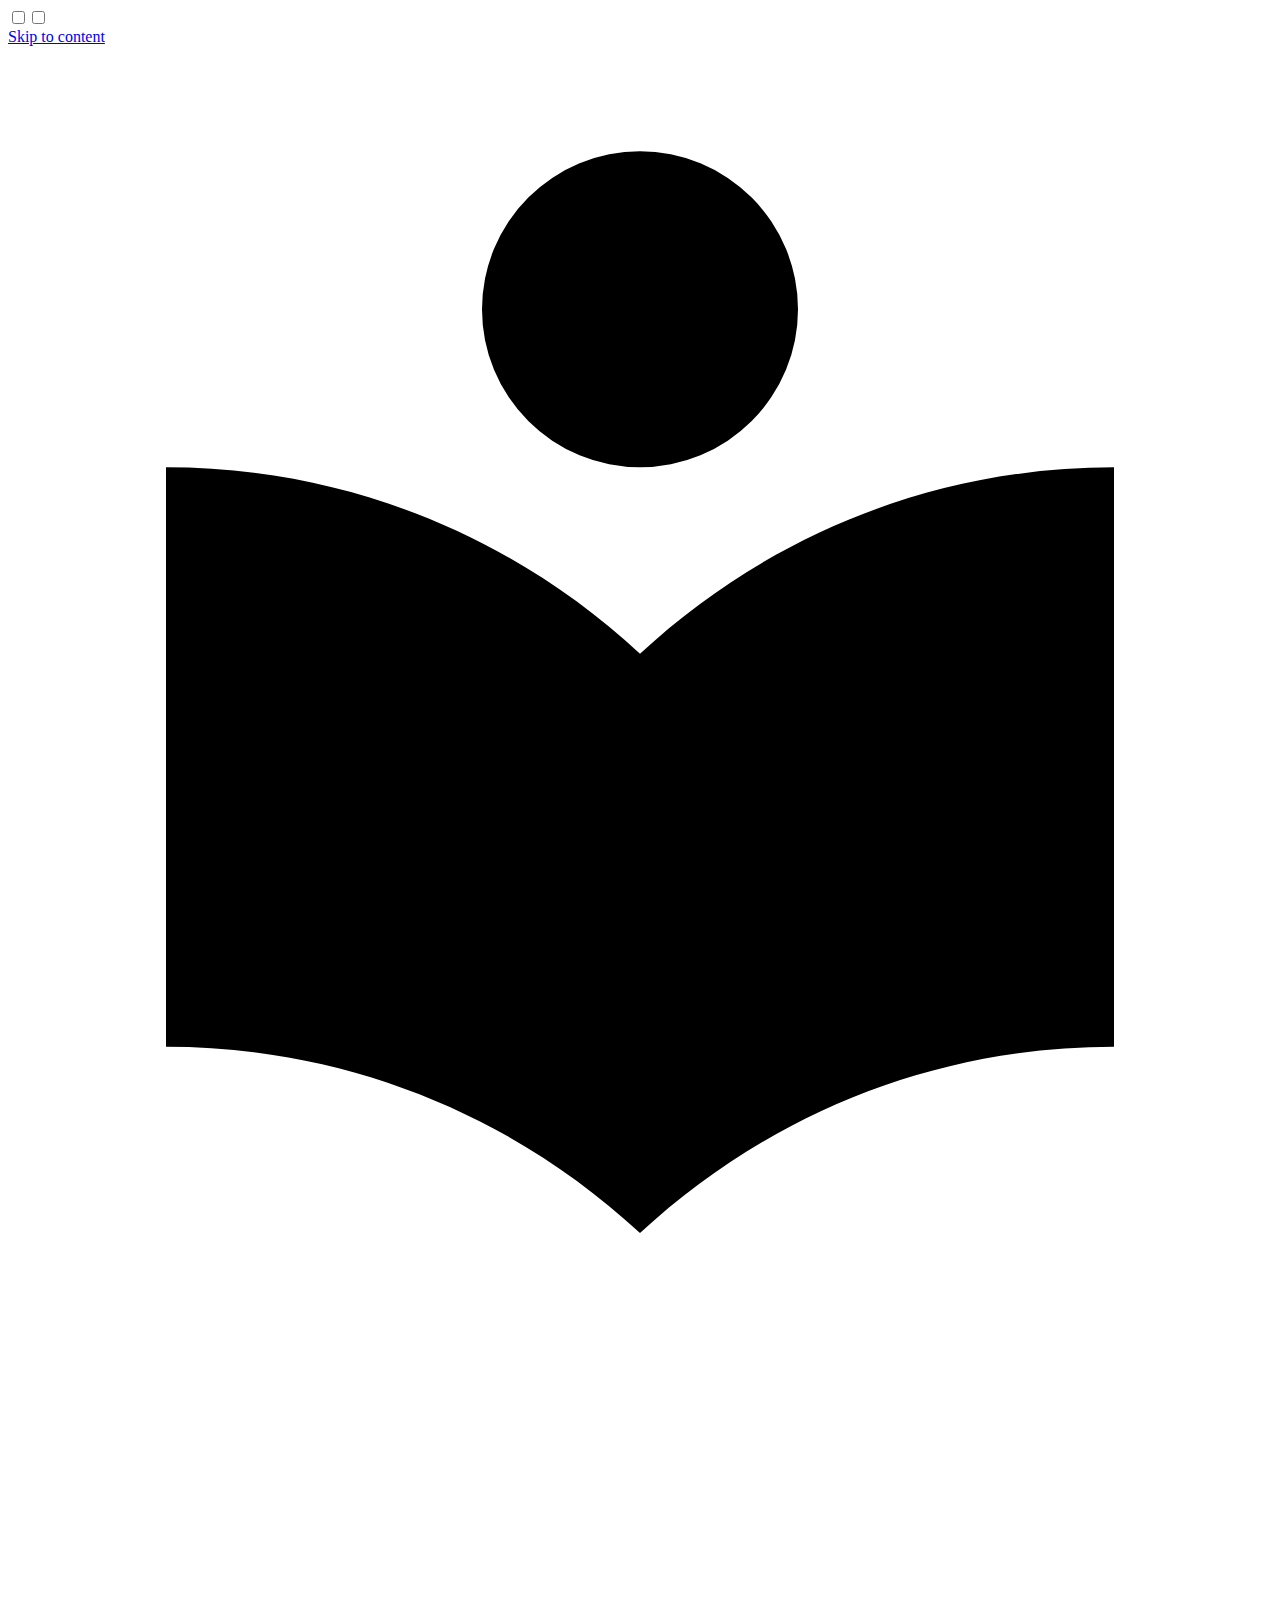
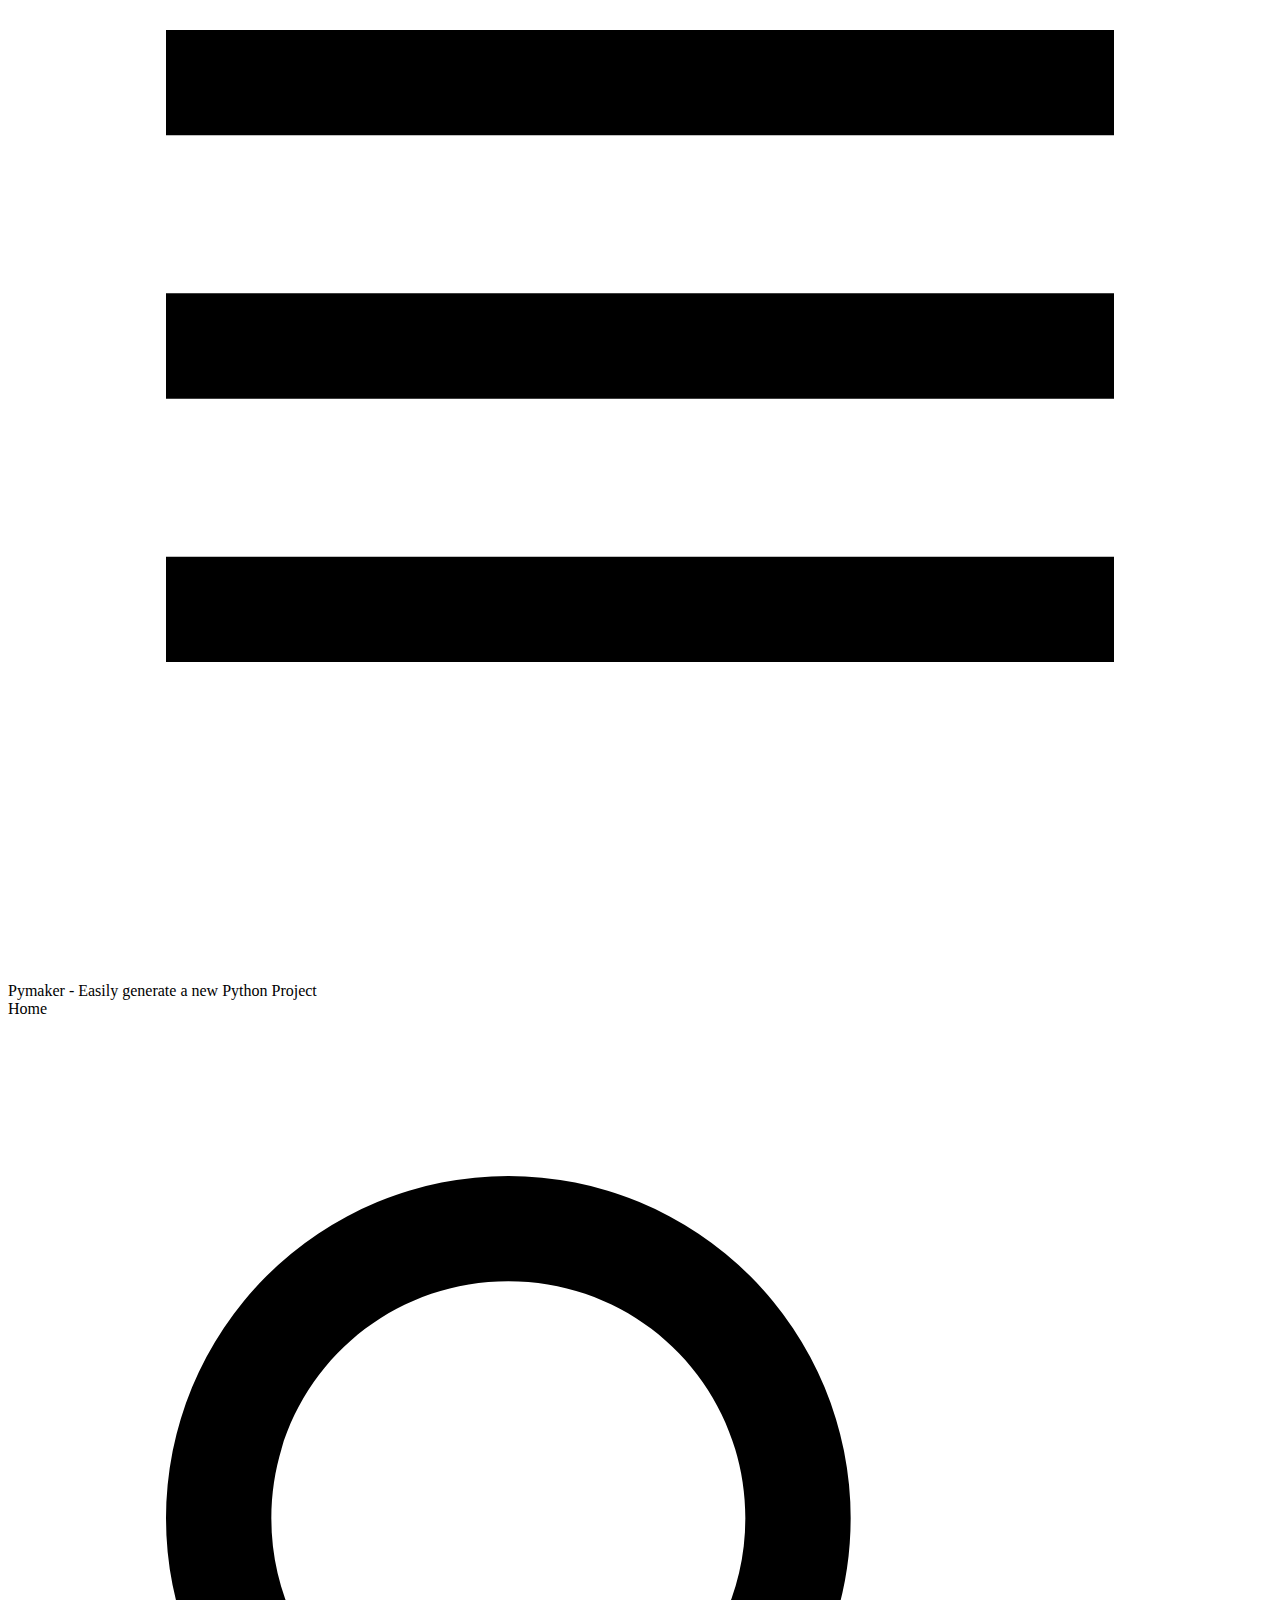
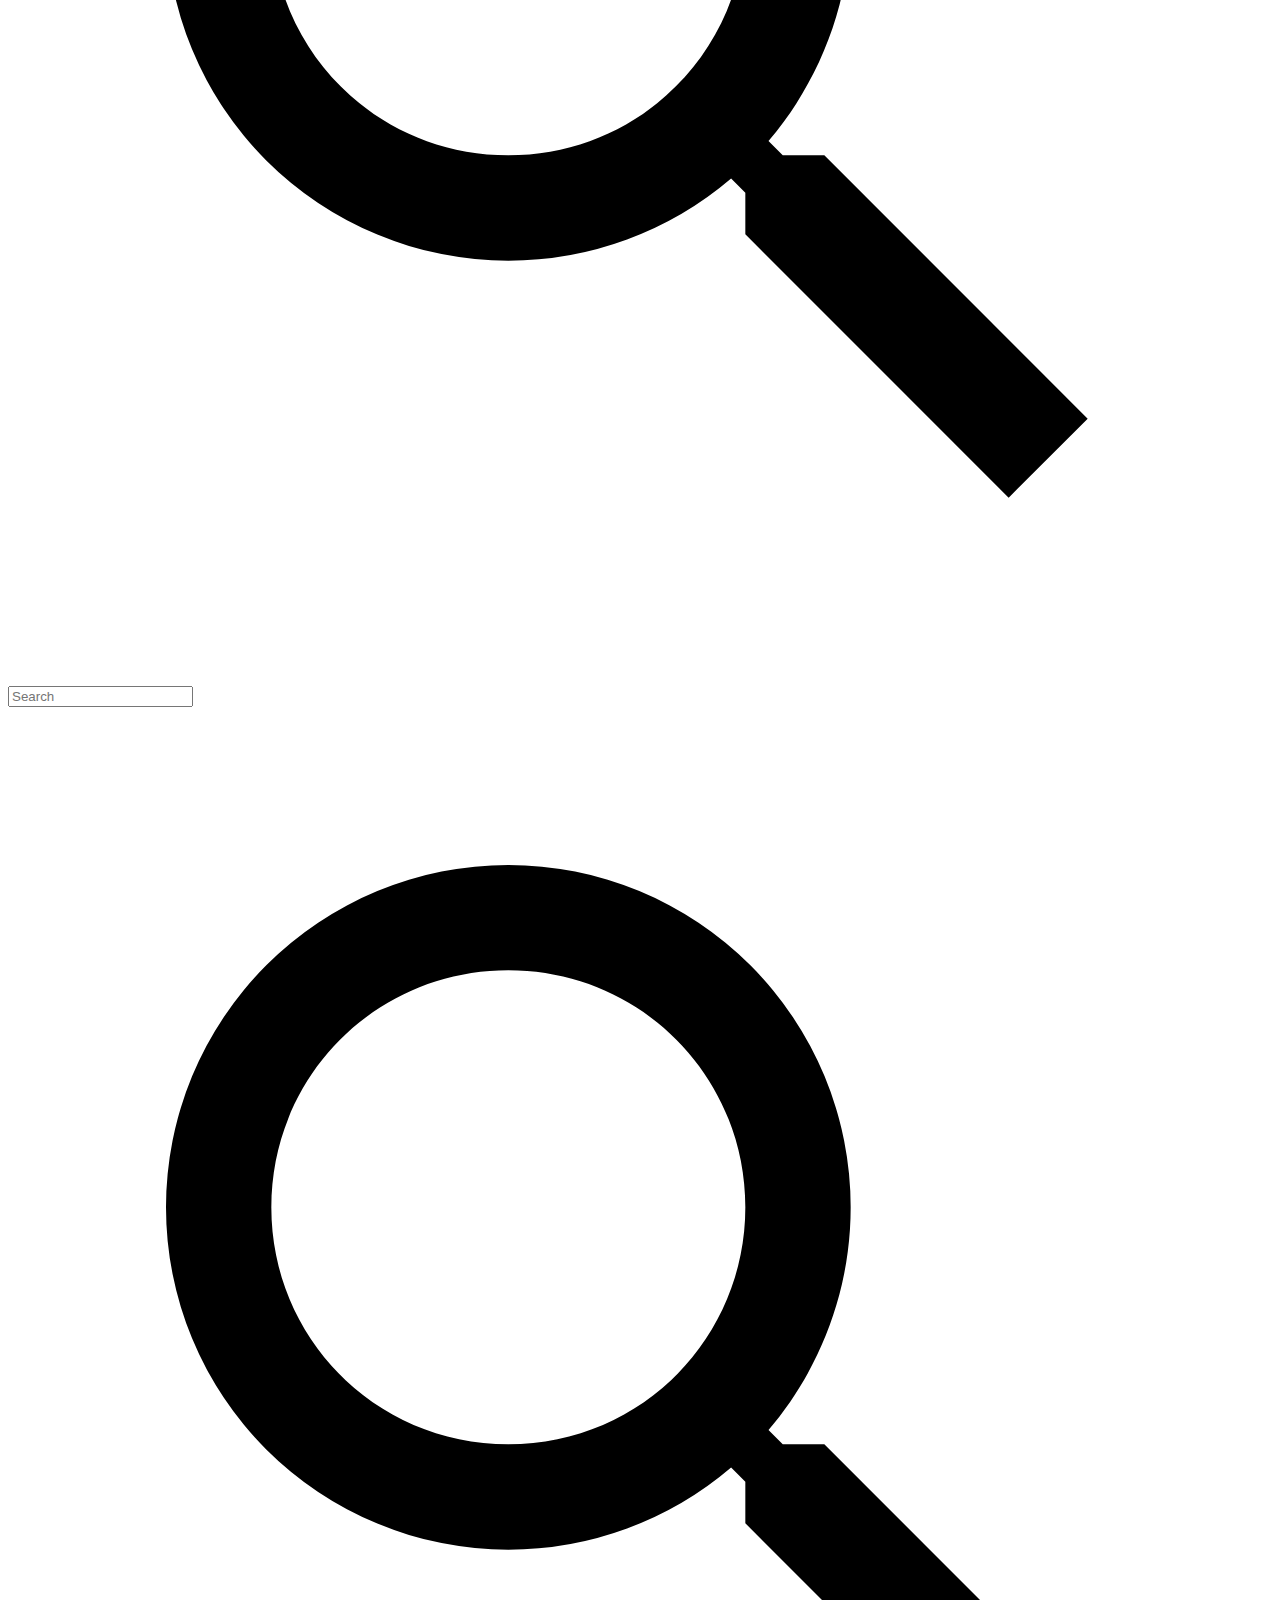
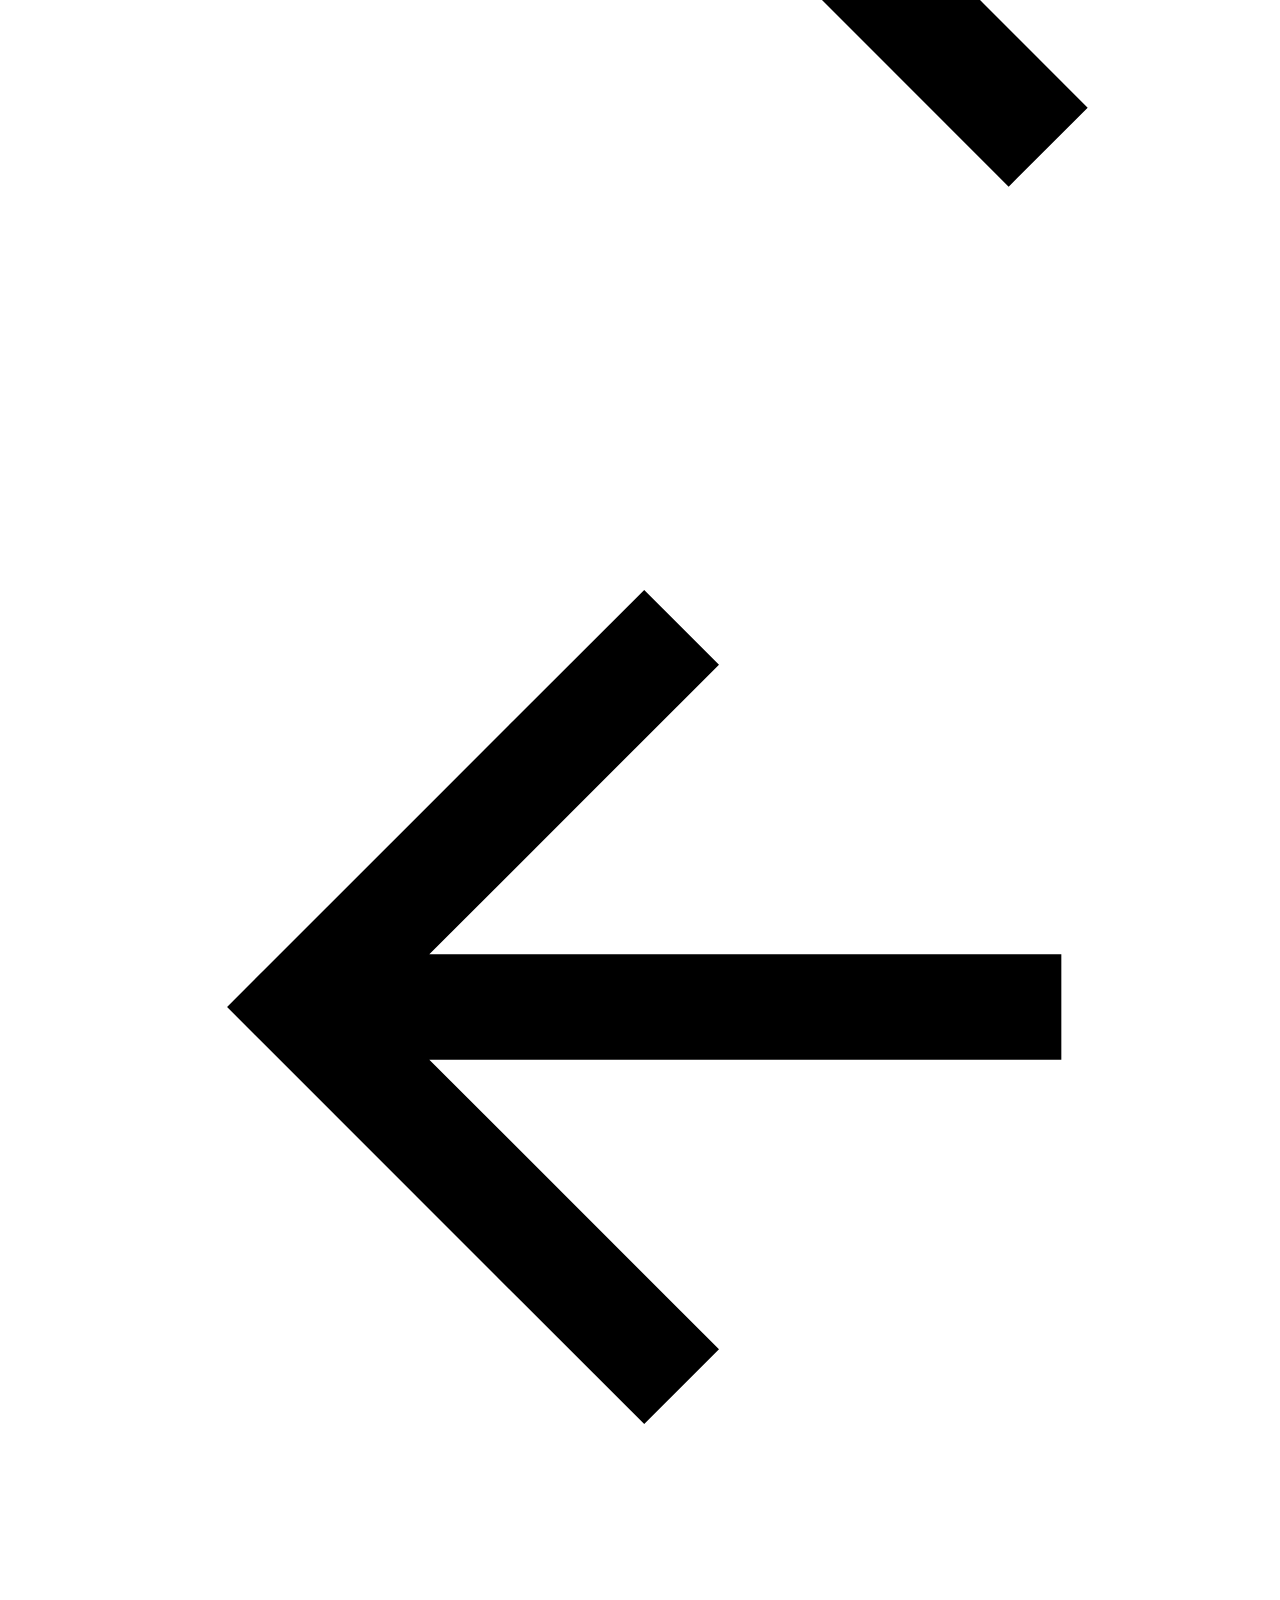
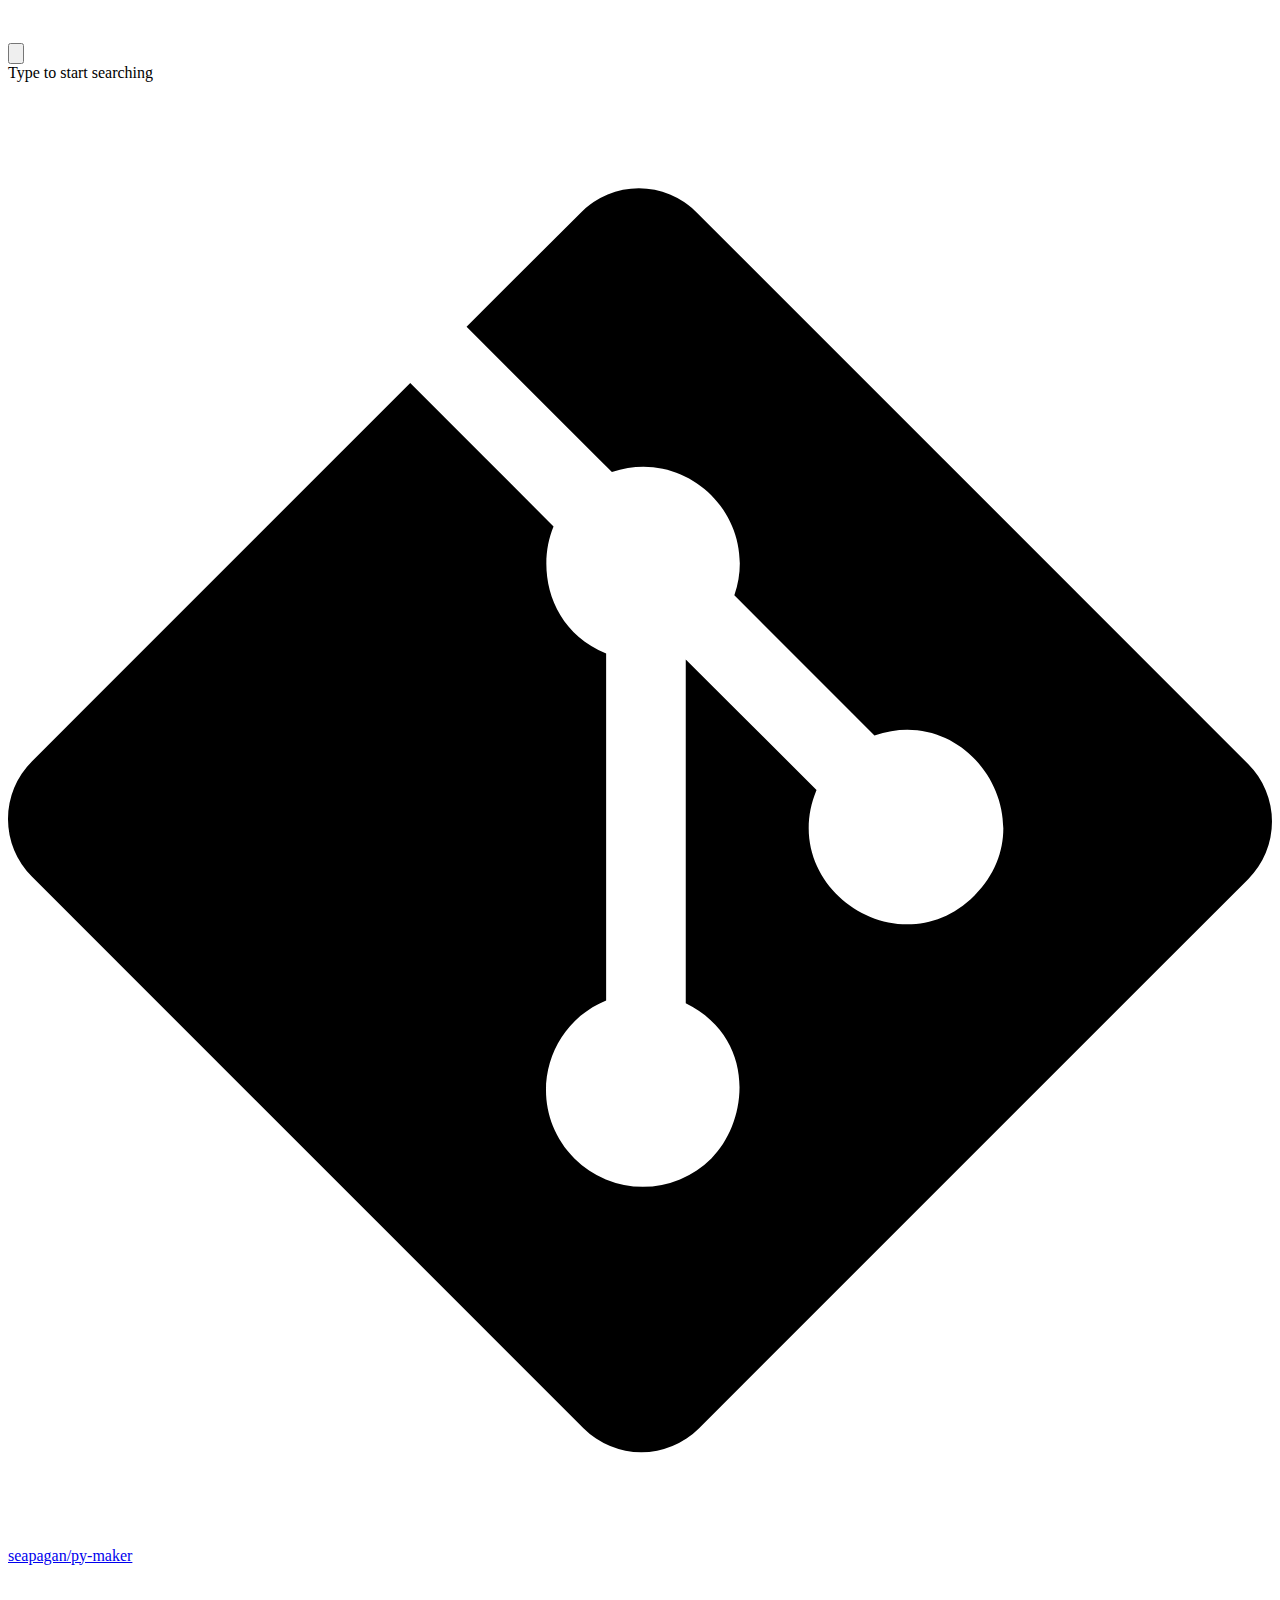
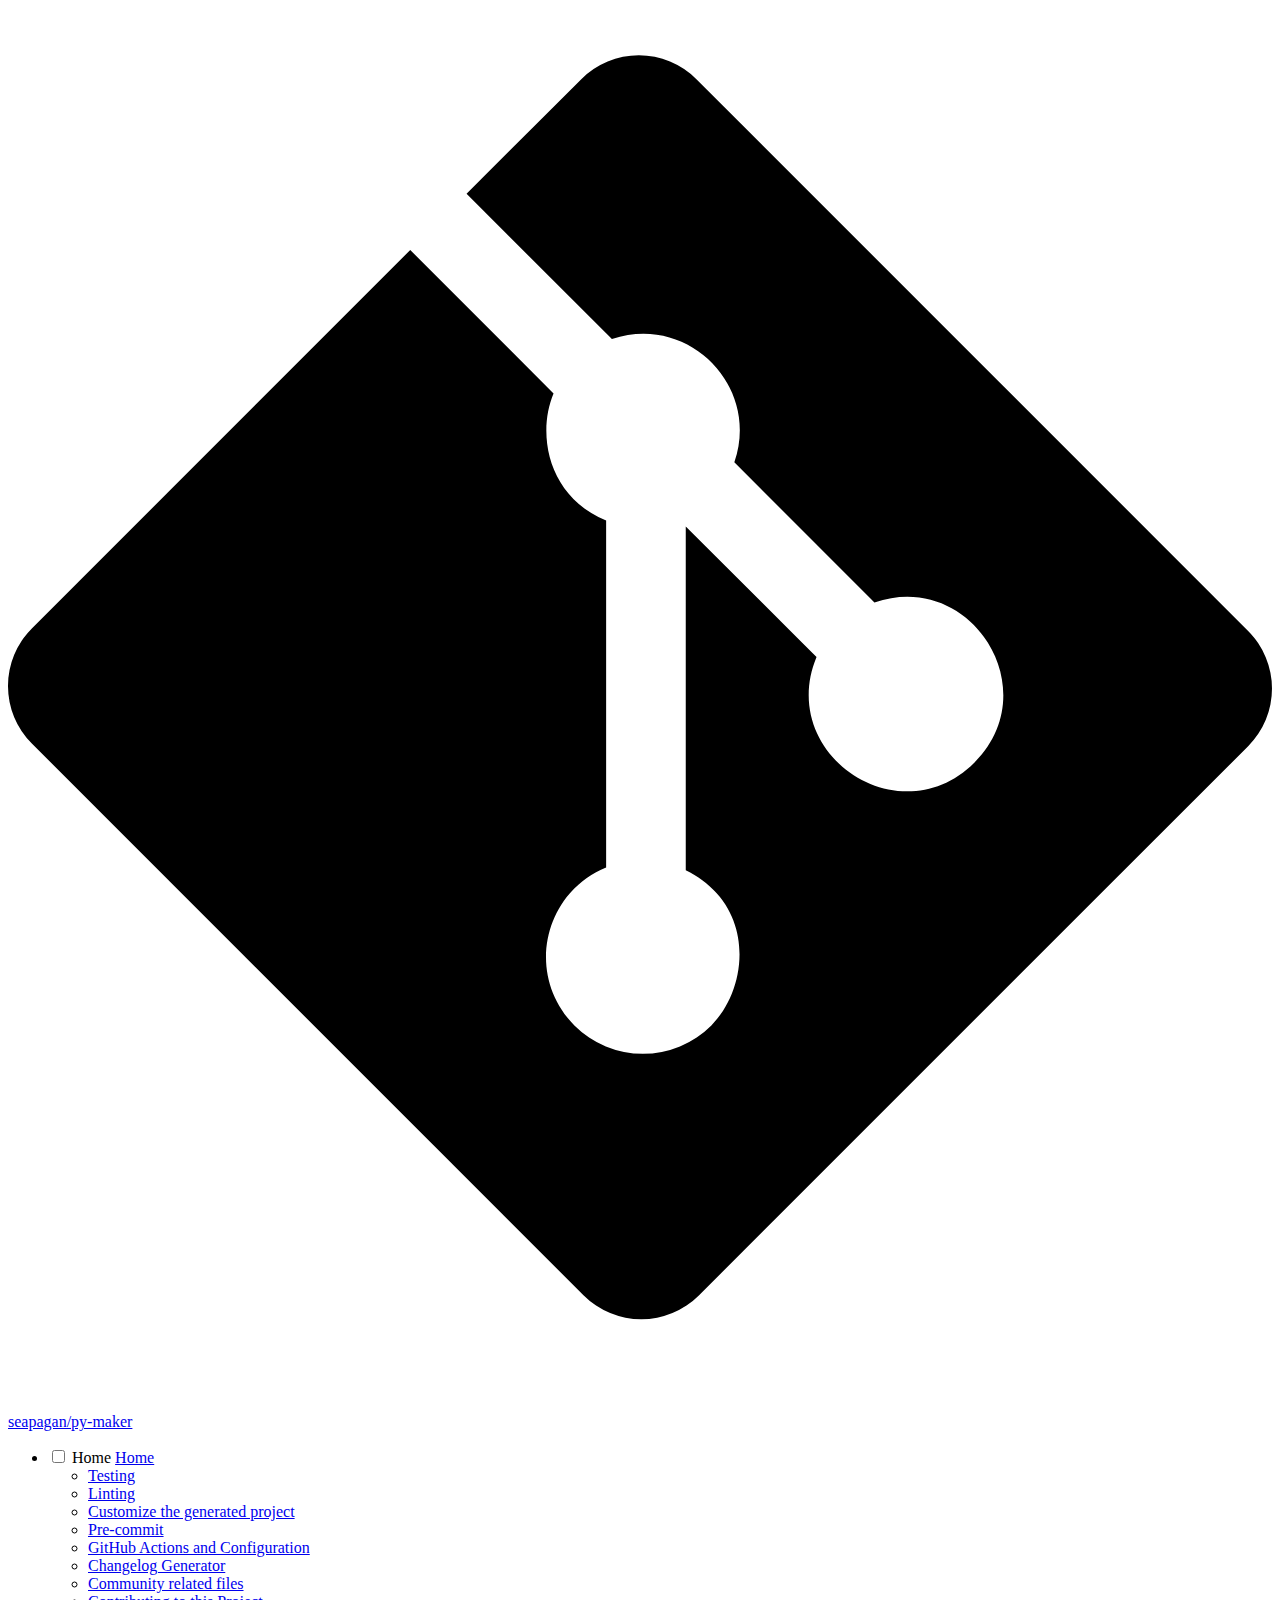
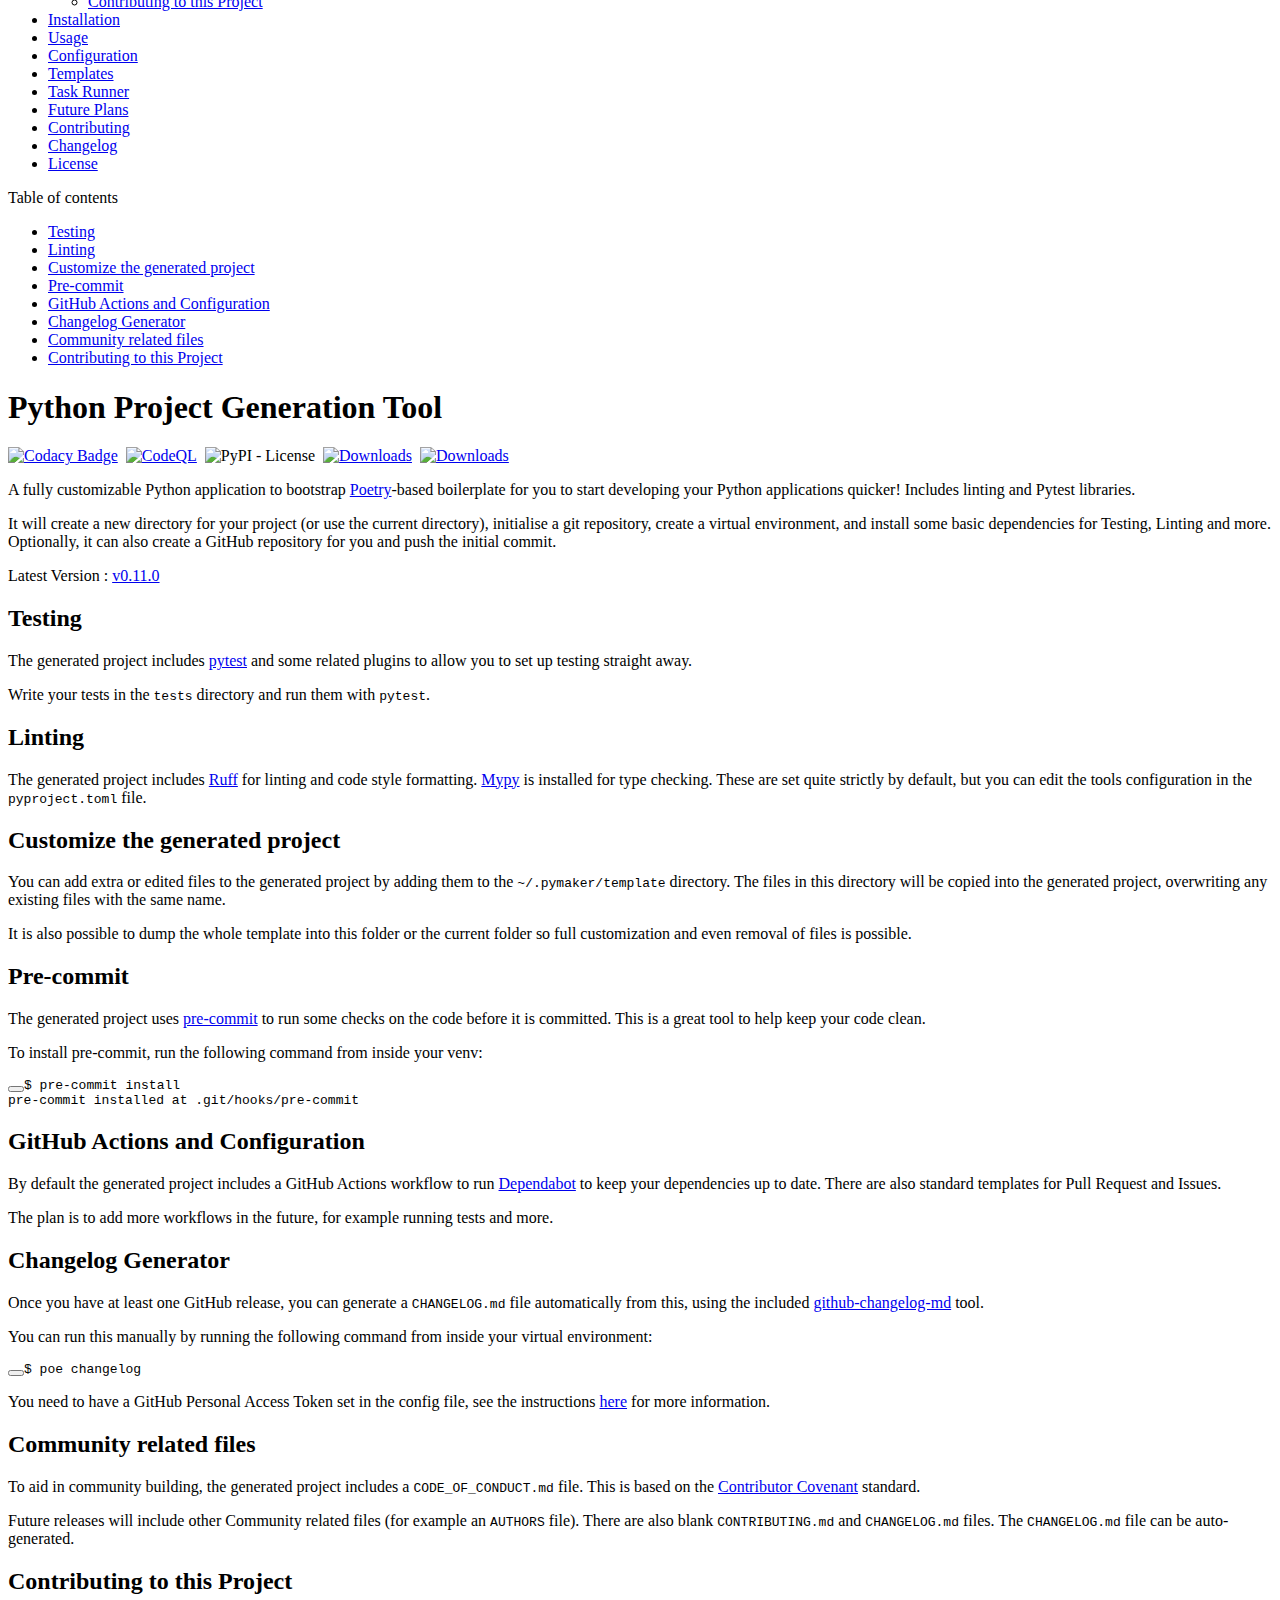
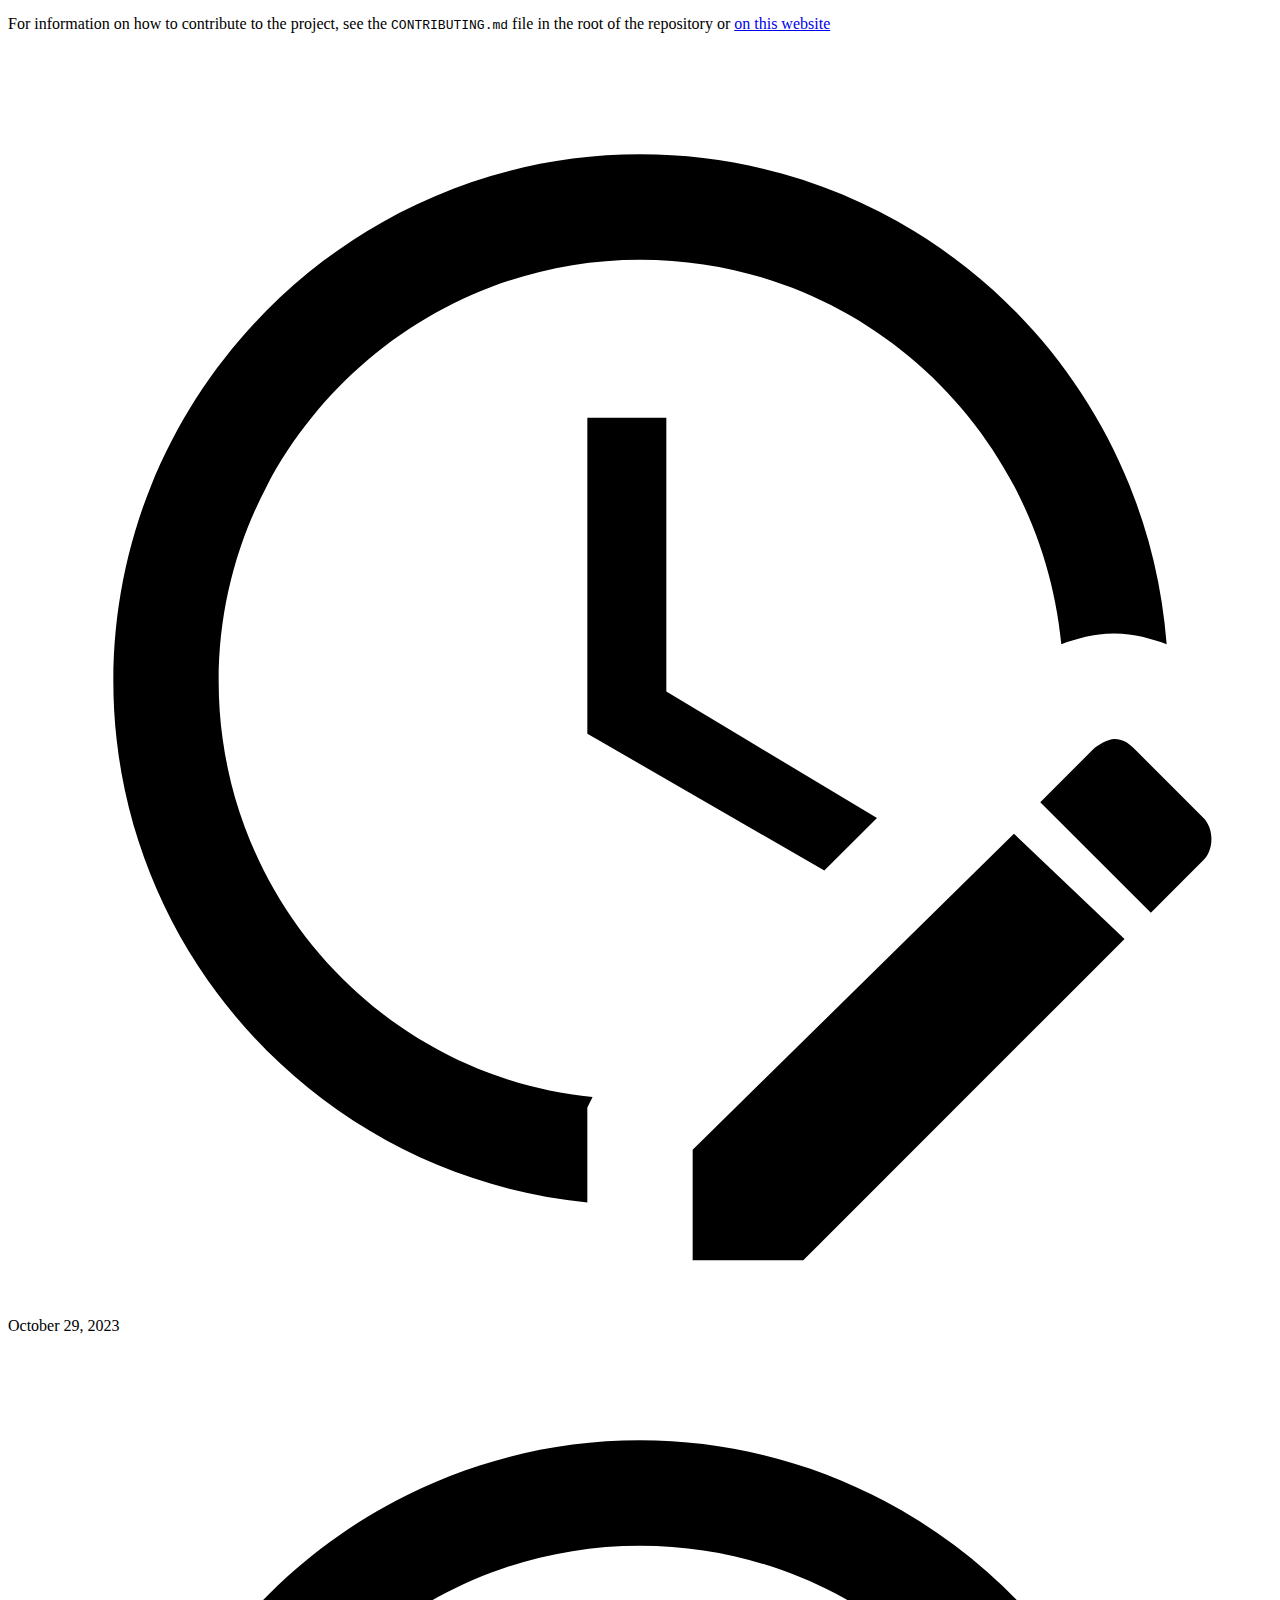
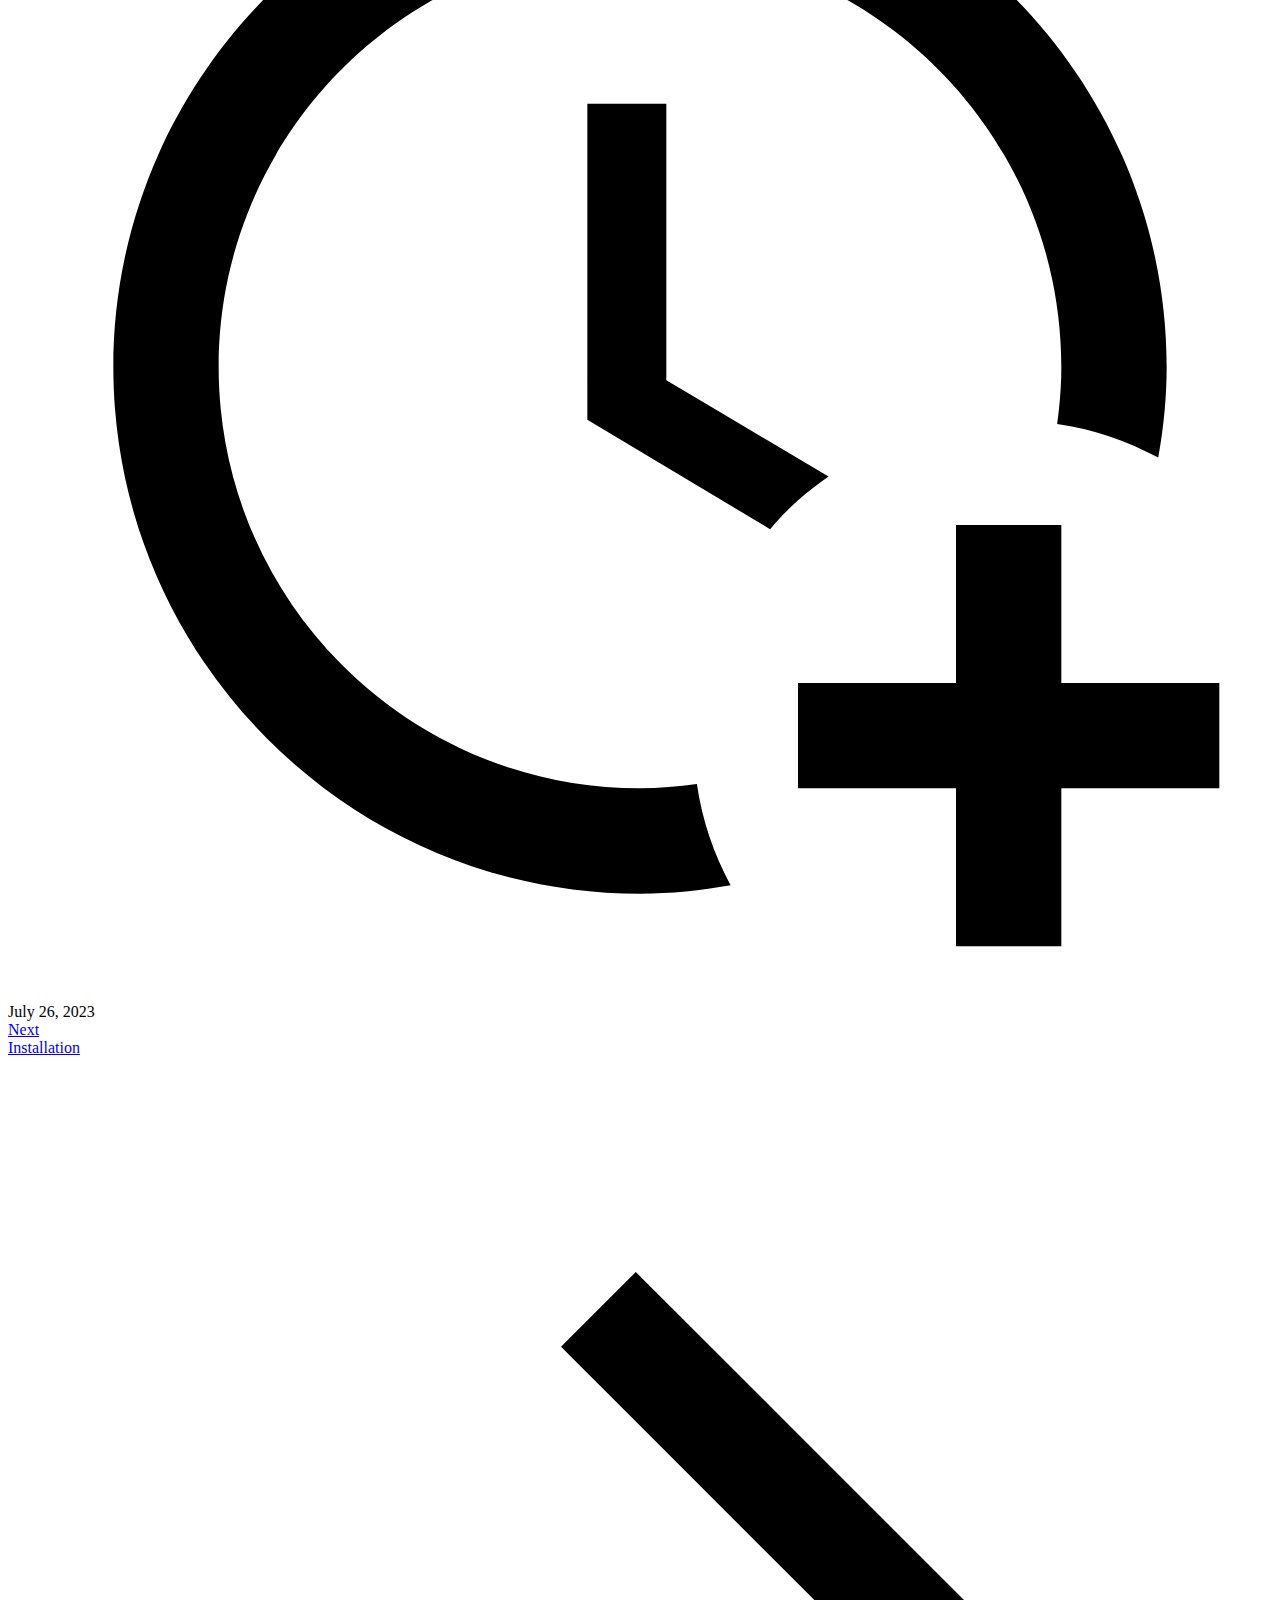
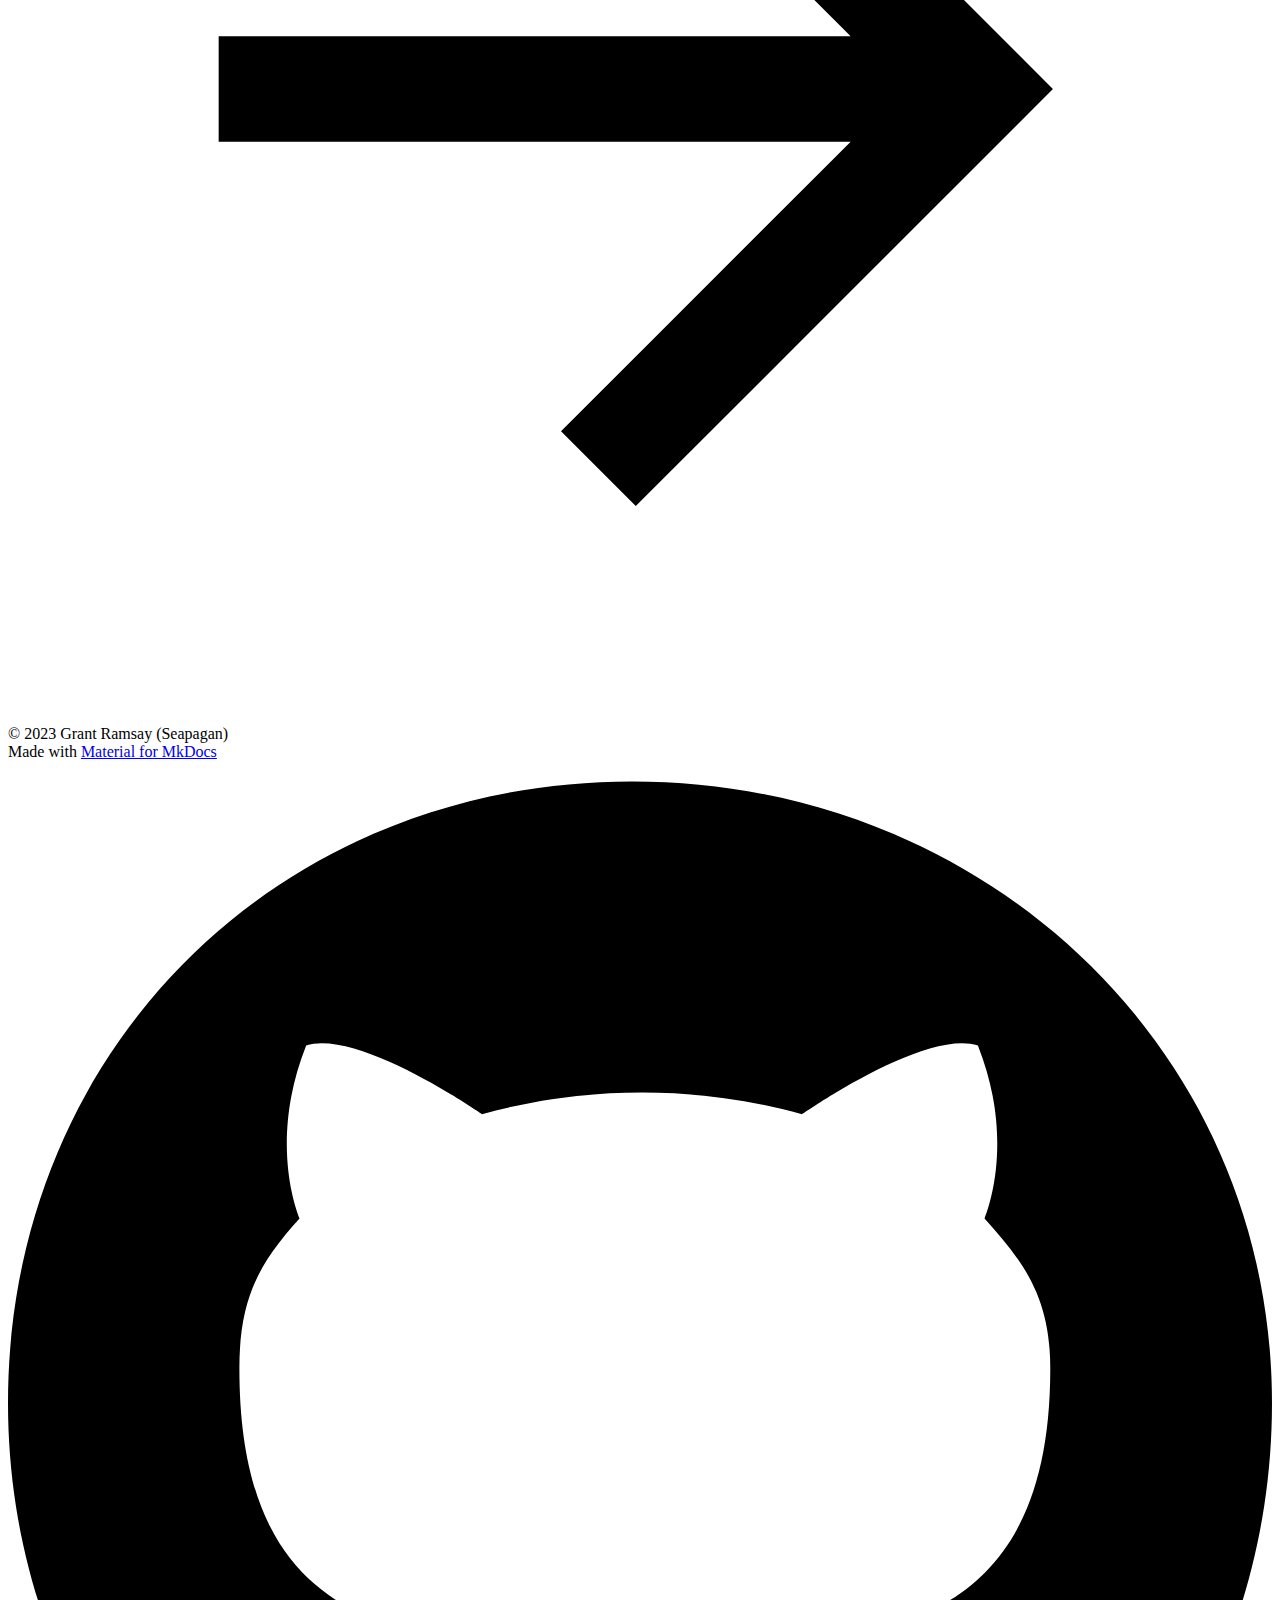
==== commit 210b9a5c: "Deployed 5cae94b with MkDocs version: 1.6.0" ====
--- a/index.html
+++ b/index.html
@@ -1,5 +1,5 @@
 <!doctype html><html lang=en class=no-js><head><meta charset=utf-8><meta name=viewport content="width=device-width,initial-scale=1"><link href=https://pymaker.seapagan.net/ rel=canonical><link href=installation/ rel=next><link rel=icon href=assets/images/favicon.png><meta name=generator content="mkdocs-1.6.0, mkdocs-material-9.5.21"><title>Pymaker - Easily generate a new Python Project</title><link rel=stylesheet href=assets/stylesheets/main.66ac8b77.min.css><link rel=stylesheet href=assets/stylesheets/palette.06af60db.min.css><link rel=preconnect href=https://fonts.gstatic.com crossorigin><link rel=stylesheet href="https://fonts.googleapis.com/css?family=Roboto:300,300i,400,400i,700,700i%7CRoboto+Mono:400,400i,700,700i&display=fallback"><style>:root{--md-text-font:"Roboto";--md-code-font:"Roboto Mono"}</style><link rel=stylesheet href=assets/_mkdocstrings.css><link rel=stylesheet href=css/extra.css><script>__md_scope=new URL(".",location),__md_hash=e=>[...e].reduce((e,_)=>(e<<5)-e+_.charCodeAt(0),0),__md_get=(e,_=localStorage,t=__md_scope)=>JSON.parse(_.getItem(t.pathname+"."+e)),__md_set=(e,_,t=localStorage,a=__md_scope)=>{try{t.setItem(a.pathname+"."+e,JSON.stringify(_))}catch(e){}}</script></head><body dir=ltr data-md-color-scheme=default data-md-color-primary=light-blue data-md-color-accent=blue><input class=md-toggle data-md-toggle=drawer type=checkbox id=__drawer autocomplete=off><input class=md-toggle data-md-toggle=search type=checkbox id=__search autocomplete=off><label class=md-overlay for=__drawer></label><div data-md-component=skip><a href=#python-project-generation-tool class=md-skip> Skip to content </a></div><div data-md-component=announce></div><header class="md-header md-header--shadow" data-md-component=header><nav class="md-header__inner md-grid" aria-label=Header><a href=. title="Pymaker - Easily generate a new Python Project" class="md-header__button md-logo" aria-label="Pymaker - Easily generate a new Python Project" data-md-component=logo><svg xmlns=http://www.w3.org/2000/svg viewbox="0 0 24 24"><path d="M12 8a3 3 0 0 0 3-3 3 3 0 0 0-3-3 3 3 0 0 0-3 3 3 3 0 0 0 3 3m0 3.54C9.64 9.35 6.5 8 3 8v11c3.5 0 6.64 1.35 9 3.54 2.36-2.19 5.5-3.54 9-3.54V8c-3.5 0-6.64 1.35-9 3.54Z"/></svg></a><label class="md-header__button md-icon" for=__drawer><svg xmlns=http://www.w3.org/2000/svg viewbox="0 0 24 24"><path d="M3 6h18v2H3V6m0 5h18v2H3v-2m0 5h18v2H3v-2Z"/></svg></label><div class=md-header__title data-md-component=header-title><div class=md-header__ellipsis><div class=md-header__topic><span class=md-ellipsis> Pymaker - Easily generate a new Python Project </span></div><div class=md-header__topic data-md-component=header-topic><span class=md-ellipsis> Home </span></div></div></div><label class="md-header__button md-icon" for=__search><svg xmlns=http://www.w3.org/2000/svg viewbox="0 0 24 24"><path d="M9.5 3A6.5 6.5 0 0 1 16 9.5c0 1.61-.59 3.09-1.56 4.23l.27.27h.79l5 5-1.5 1.5-5-5v-.79l-.27-.27A6.516 6.516 0 0 1 9.5 16 6.5 6.5 0 0 1 3 9.5 6.5 6.5 0 0 1 9.5 3m0 2C7 5 5 7 5 9.5S7 14 9.5 14 14 12 14 9.5 12 5 9.5 5Z"/></svg></label><div class=md-search data-md-component=search role=dialog><label class=md-search__overlay for=__search></label><div class=md-search__inner role=search><form class=md-search__form name=search><input type=text class=md-search__input name=query aria-label=Search placeholder=Search autocapitalize=off autocorrect=off autocomplete=off spellcheck=false data-md-component=search-query required><label class="md-search__icon md-icon" for=__search><svg xmlns=http://www.w3.org/2000/svg viewbox="0 0 24 24"><path d="M9.5 3A6.5 6.5 0 0 1 16 9.5c0 1.61-.59 3.09-1.56 4.23l.27.27h.79l5 5-1.5 1.5-5-5v-.79l-.27-.27A6.516 6.516 0 0 1 9.5 16 6.5 6.5 0 0 1 3 9.5 6.5 6.5 0 0 1 9.5 3m0 2C7 5 5 7 5 9.5S7 14 9.5 14 14 12 14 9.5 12 5 9.5 5Z"/></svg><svg xmlns=http://www.w3.org/2000/svg viewbox="0 0 24 24"><path d="M20 11v2H8l5.5 5.5-1.42 1.42L4.16 12l7.92-7.92L13.5 5.5 8 11h12Z"/></svg></label><nav class=md-search__options aria-label=Search><button type=reset class="md-search__icon md-icon" title=Clear aria-label=Clear tabindex=-1><svg xmlns=http://www.w3.org/2000/svg viewbox="0 0 24 24"><path d="M19 6.41 17.59 5 12 10.59 6.41 5 5 6.41 10.59 12 5 17.59 6.41 19 12 13.41 17.59 19 19 17.59 13.41 12 19 6.41Z"/></svg></button></nav></form><div class=md-search__output><div class=md-search__scrollwrap data-md-scrollfix><div class=md-search-result data-md-component=search-result><div class=md-search-result__meta> Initializing search </div><ol class=md-search-result__list role=presentation></ol></div></div></div></div></div><div class=md-header__source><a href=https://github.com/seapagan/py-maker title="Go to repository" class=md-source data-md-component=source><div class="md-source__icon md-icon"><svg xmlns=http://www.w3.org/2000/svg viewbox="0 0 448 512"><!-- Font Awesome Free 6.5.2 by @fontawesome - https://fontawesome.com License - https://fontawesome.com/license/free (Icons: CC BY 4.0, Fonts: SIL OFL 1.1, Code: MIT License) Copyright 2024 Fonticons, Inc.--><path d="M439.55 236.05 244 40.45a28.87 28.87 0 0 0-40.81 0l-40.66 40.63 51.52 51.52c27.06-9.14 52.68 16.77 43.39 43.68l49.66 49.66c34.23-11.8 61.18 31 35.47 56.69-26.49 26.49-70.21-2.87-56-37.34L240.22 199v121.85c25.3 12.54 22.26 41.85 9.08 55a34.34 34.34 0 0 1-48.55 0c-17.57-17.6-11.07-46.91 11.25-56v-123c-20.8-8.51-24.6-30.74-18.64-45L142.57 101 8.45 235.14a28.86 28.86 0 0 0 0 40.81l195.61 195.6a28.86 28.86 0 0 0 40.8 0l194.69-194.69a28.86 28.86 0 0 0 0-40.81z"/></svg></div><div class=md-source__repository> seapagan/py-maker </div></a></div></nav></header><div class=md-container data-md-component=container><main class=md-main data-md-component=main><div class="md-main__inner md-grid"><div class="md-sidebar md-sidebar--primary" data-md-component=sidebar data-md-type=navigation><div class=md-sidebar__scrollwrap><div class=md-sidebar__inner><nav class="md-nav md-nav--primary" aria-label=Navigation data-md-level=0><label class=md-nav__title for=__drawer><a href=. title="Pymaker - Easily generate a new Python Project" class="md-nav__button md-logo" aria-label="Pymaker - Easily generate a new Python Project" data-md-component=logo><svg xmlns=http://www.w3.org/2000/svg viewbox="0 0 24 24"><path d="M12 8a3 3 0 0 0 3-3 3 3 0 0 0-3-3 3 3 0 0 0-3 3 3 3 0 0 0 3 3m0 3.54C9.64 9.35 6.5 8 3 8v11c3.5 0 6.64 1.35 9 3.54 2.36-2.19 5.5-3.54 9-3.54V8c-3.5 0-6.64 1.35-9 3.54Z"/></svg></a> Pymaker - Easily generate a new Python Project </label><div class=md-nav__source><a href=https://github.com/seapagan/py-maker title="Go to repository" class=md-source data-md-component=source><div class="md-source__icon md-icon"><svg xmlns=http://www.w3.org/2000/svg viewbox="0 0 448 512"><!-- Font Awesome Free 6.5.2 by @fontawesome - https://fontawesome.com License - https://fontawesome.com/license/free (Icons: CC BY 4.0, Fonts: SIL OFL 1.1, Code: MIT License) Copyright 2024 Fonticons, Inc.--><path d="M439.55 236.05 244 40.45a28.87 28.87 0 0 0-40.81 0l-40.66 40.63 51.52 51.52c27.06-9.14 52.68 16.77 43.39 43.68l49.66 49.66c34.23-11.8 61.18 31 35.47 56.69-26.49 26.49-70.21-2.87-56-37.34L240.22 199v121.85c25.3 12.54 22.26 41.85 9.08 55a34.34 34.34 0 0 1-48.55 0c-17.57-17.6-11.07-46.91 11.25-56v-123c-20.8-8.51-24.6-30.74-18.64-45L142.57 101 8.45 235.14a28.86 28.86 0 0 0 0 40.81l195.61 195.6a28.86 28.86 0 0 0 40.8 0l194.69-194.69a28.86 28.86 0 0 0 0-40.81z"/></svg></div><div class=md-source__repository> seapagan/py-maker </div></a></div><ul class=md-nav__list data-md-scrollfix><li class="md-nav__item md-nav__item--active"><input class="md-nav__toggle md-toggle" type=checkbox id=__toc><label class="md-nav__link md-nav__link--active" for=__toc><span class=md-ellipsis> Home </span><span class="md-nav__icon md-icon"></span></label><a href=. class="md-nav__link md-nav__link--active"><span class=md-ellipsis> Home </span></a><nav class="md-nav md-nav--secondary" aria-label="Table of contents"><label class=md-nav__title for=__toc><span class="md-nav__icon md-icon"></span> Table of contents </label><ul class=md-nav__list data-md-component=toc data-md-scrollfix><li class=md-nav__item><a href=#testing class=md-nav__link><span class=md-ellipsis> Testing </span></a></li><li class=md-nav__item><a href=#linting class=md-nav__link><span class=md-ellipsis> Linting </span></a></li><li class=md-nav__item><a href=#customize-the-generated-project class=md-nav__link><span class=md-ellipsis> Customize the generated project </span></a></li><li class=md-nav__item><a href=#pre-commit class=md-nav__link><span class=md-ellipsis> Pre-commit </span></a></li><li class=md-nav__item><a href=#github-actions-and-configuration class=md-nav__link><span class=md-ellipsis> GitHub Actions and Configuration </span></a></li><li class=md-nav__item><a href=#changelog-generator class=md-nav__link><span class=md-ellipsis> Changelog Generator </span></a></li><li class=md-nav__item><a href=#community-related-files class=md-nav__link><span class=md-ellipsis> Community related files </span></a></li><li class=md-nav__item><a href=#contributing-to-this-project class=md-nav__link><span class=md-ellipsis> Contributing to this Project </span></a></li></ul></nav></li><li class=md-nav__item><a href=installation/ class=md-nav__link><span class=md-ellipsis> Installation </span></a></li><li class=md-nav__item><a href=usage/ class=md-nav__link><span class=md-ellipsis> Usage </span></a></li><li class=md-nav__item><a href=configuration/ class=md-nav__link><span class=md-ellipsis> Configuration </span></a></li><li class="md-nav__item md-nav__item--pruned md-nav__item--nested"><a href=template/internal/ class=md-nav__link><span class=md-ellipsis> Templates </span><span class="md-nav__icon md-icon"></span></a></li><li class=md-nav__item><a href=tasks/ class=md-nav__link><span class=md-ellipsis> Task Runner </span></a></li><li class=md-nav__item><a href=future-plans/ class=md-nav__link><span class=md-ellipsis> Future Plans </span></a></li><li class=md-nav__item><a href=contributing/ class=md-nav__link><span class=md-ellipsis> Contributing </span></a></li><li class=md-nav__item><a href=changelog/ class=md-nav__link><span class=md-ellipsis> Changelog </span></a></li><li class=md-nav__item><a href=license/ class=md-nav__link><span class=md-ellipsis> License </span></a></li></ul></nav></div></div></div><div class="md-sidebar md-sidebar--secondary" data-md-component=sidebar data-md-type=toc><div class=md-sidebar__scrollwrap><div class=md-sidebar__inner><nav class="md-nav md-nav--secondary" aria-label="Table of contents"><label class=md-nav__title for=__toc><span class="md-nav__icon md-icon"></span> Table of contents </label><ul class=md-nav__list data-md-component=toc data-md-scrollfix><li class=md-nav__item><a href=#testing class=md-nav__link><span class=md-ellipsis> Testing </span></a></li><li class=md-nav__item><a href=#linting class=md-nav__link><span class=md-ellipsis> Linting </span></a></li><li class=md-nav__item><a href=#customize-the-generated-project class=md-nav__link><span class=md-ellipsis> Customize the generated project </span></a></li><li class=md-nav__item><a href=#pre-commit class=md-nav__link><span class=md-ellipsis> Pre-commit </span></a></li><li class=md-nav__item><a href=#github-actions-and-configuration class=md-nav__link><span class=md-ellipsis> GitHub Actions and Configuration </span></a></li><li class=md-nav__item><a href=#changelog-generator class=md-nav__link><span class=md-ellipsis> Changelog Generator </span></a></li><li class=md-nav__item><a href=#community-related-files class=md-nav__link><span class=md-ellipsis> Community related files </span></a></li><li class=md-nav__item><a href=#contributing-to-this-project class=md-nav__link><span class=md-ellipsis> Contributing to this Project </span></a></li></ul></nav></div></div></div><div class=md-content data-md-component=content><article class="md-content__inner md-typeset"><h1 id=python-project-generation-tool>Python Project Generation Tool</h1><p><a href="https://app.codacy.com/gh/seapagan/py-maker/dashboard?utm_source=gh&utm_medium=referral&utm_content=&utm_campaign=Badge_grade"><img alt="Codacy
-Badge" src=https://app.codacy.com/project/badge/Grade/7c86940f816b455ab171dc8126476849></a>&nbsp; <a href=https://github.com/seapagan/py-maker/actions/workflows/codeql.yml><img alt=CodeQL src=https://github.com/seapagan/py-maker/actions/workflows/codeql.yml/badge.svg></a>&nbsp; <img alt="PyPI - License" src=https://img.shields.io/pypi/l/pyproject-maker>&nbsp; <a href=https://pepy.tech/project/pyproject-maker><img alt=Downloads src="https://static.pepy.tech/personalized-badge/pyproject-maker?period=week&units=international_system&left_color=black&right_color=green&left_text=Weekly%20Downloads"></a>&nbsp; <a href=https://pepy.tech/project/pyproject-maker><img alt=Downloads src="https://static.pepy.tech/personalized-badge/pyproject-maker?period=total&units=international_system&left_color=black&right_color=green&left_text=Total%20Downloads"></a></p><p>A fully customizable Python application to bootstrap <a href=https://python-poetry.org/ target=_blank>Poetry</a>-based boilerplate for you to start developing your Python applications quicker! Includes linting and Pytest libraries.</p><p>It will create a new directory for your project (or use the current directory), initialise a git repository, create a virtual environment, and install some basic dependencies for Testing, Linting and more. Optionally, it can also create a GitHub repository for you and push the initial commit.</p><p>Latest Version : <a href=https://pypi.org/project/pyproject-maker/ target=_blank>v0.10.3</a></p><h2 id=testing>Testing</h2><p>The generated project includes <a href=https://docs.pytest.org/en/latest/ target=_blank>pytest</a> and some related plugins to allow you to set up testing straight away.</p><p>Write your tests in the <code>tests</code> directory and run them with <code>pytest</code>.</p><h2 id=linting>Linting</h2><p>The generated project includes <a href=https://docs.astral.sh/ruff/ target=_blank>Ruff</a> for linting and code style formatting. <a href=http://mypy-lang.org/ target=_blank>Mypy</a> is installed for type checking. These are set quite strictly by default, but you can edit the tools configuration in the <code>pyproject.toml</code> file.</p><h2 id=customize-the-generated-project>Customize the generated project</h2><p>You can add extra or edited files to the generated project by adding them to the <code>~/.pymaker/template</code> directory. The files in this directory will be copied into the generated project, overwriting any existing files with the same name.</p><p>It is also possible to dump the whole template into this folder or the current folder so full customization and even removal of files is possible.</p><h2 id=pre-commit>Pre-commit</h2><p>The generated project uses <a href=https://pre-commit.com/ target=_blank>pre-commit</a> to run some checks on the code before it is committed. This is a great tool to help keep your code clean.</p><p>To install pre-commit, run the following command from inside your venv:</p><div class=highlight><pre><span></span><code><span class=gp>$ </span>pre-commit<span class=w> </span>install
+Badge" src=https://app.codacy.com/project/badge/Grade/7c86940f816b455ab171dc8126476849></a>&nbsp; <a href=https://github.com/seapagan/py-maker/actions/workflows/codeql.yml><img alt=CodeQL src=https://github.com/seapagan/py-maker/actions/workflows/codeql.yml/badge.svg></a>&nbsp; <img alt="PyPI - License" src=https://img.shields.io/pypi/l/pyproject-maker>&nbsp; <a href=https://pepy.tech/project/pyproject-maker><img alt=Downloads src="https://static.pepy.tech/personalized-badge/pyproject-maker?period=week&units=international_system&left_color=black&right_color=green&left_text=Weekly%20Downloads"></a>&nbsp; <a href=https://pepy.tech/project/pyproject-maker><img alt=Downloads src="https://static.pepy.tech/personalized-badge/pyproject-maker?period=total&units=international_system&left_color=black&right_color=green&left_text=Total%20Downloads"></a></p><p>A fully customizable Python application to bootstrap <a href=https://python-poetry.org/ target=_blank>Poetry</a>-based boilerplate for you to start developing your Python applications quicker! Includes linting and Pytest libraries.</p><p>It will create a new directory for your project (or use the current directory), initialise a git repository, create a virtual environment, and install some basic dependencies for Testing, Linting and more. Optionally, it can also create a GitHub repository for you and push the initial commit.</p><p>Latest Version : <a href=https://pypi.org/project/pyproject-maker/ target=_blank>v0.11.0</a></p><h2 id=testing>Testing</h2><p>The generated project includes <a href=https://docs.pytest.org/en/latest/ target=_blank>pytest</a> and some related plugins to allow you to set up testing straight away.</p><p>Write your tests in the <code>tests</code> directory and run them with <code>pytest</code>.</p><h2 id=linting>Linting</h2><p>The generated project includes <a href=https://docs.astral.sh/ruff/ target=_blank>Ruff</a> for linting and code style formatting. <a href=http://mypy-lang.org/ target=_blank>Mypy</a> is installed for type checking. These are set quite strictly by default, but you can edit the tools configuration in the <code>pyproject.toml</code> file.</p><h2 id=customize-the-generated-project>Customize the generated project</h2><p>You can add extra or edited files to the generated project by adding them to the <code>~/.pymaker/template</code> directory. The files in this directory will be copied into the generated project, overwriting any existing files with the same name.</p><p>It is also possible to dump the whole template into this folder or the current folder so full customization and even removal of files is possible.</p><h2 id=pre-commit>Pre-commit</h2><p>The generated project uses <a href=https://pre-commit.com/ target=_blank>pre-commit</a> to run some checks on the code before it is committed. This is a great tool to help keep your code clean.</p><p>To install pre-commit, run the following command from inside your venv:</p><div class=highlight><pre><span></span><code><span class=gp>$ </span>pre-commit<span class=w> </span>install
 <span class=go>pre-commit installed at .git/hooks/pre-commit</span>
 </code></pre></div><h2 id=github-actions-and-configuration>GitHub Actions and Configuration</h2><p>By default the generated project includes a GitHub Actions workflow to run <a href=https://dependabot.com/ target=_blank>Dependabot</a> to keep your dependencies up to date. There are also standard templates for Pull Request and Issues.</p><p>The plan is to add more workflows in the future, for example running tests and more.</p><h2 id=changelog-generator>Changelog Generator</h2><p>Once you have at least one GitHub release, you can generate a <code>CHANGELOG.md</code> file automatically from this, using the included <a href=https://github.com/seapagan/github-changelog-md target=_blank>github-changelog-md</a> tool.</p><p>You can run this manually by running the following command from inside your virtual environment:</p><div class=highlight><pre><span></span><code><span class=gp>$ </span>poe<span class=w> </span>changelog
 </code></pre></div><p>You need to have a GitHub Personal Access Token set in the config file, see the instructions <a href=https://changelog.seapagan.net/installation/#setup-a-github-pat target=_blank>here</a> for more information.</p><h2 id=community-related-files>Community related files</h2><p>To aid in community building, the generated project includes a <code>CODE_OF_CONDUCT.md</code> file. This is based on the <a href=https://www.contributor-covenant.org/ target=_blank>Contributor Covenant</a> standard.</p><p>Future releases will include other Community related files (for example an <code>AUTHORS</code> file). There are also blank <code>CONTRIBUTING.md</code> and <code>CHANGELOG.md</code> files. The <code>CHANGELOG.md</code> file can be auto-generated.</p><h2 id=contributing-to-this-project>Contributing to this Project</h2><p>For information on how to contribute to the project, see the <code>CONTRIBUTING.md</code> file in the root of the repository or <a href=contributing/ >on this website</a></p><aside class=md-source-file><span class=md-source-file__fact><span class=md-icon title="Last update"><svg xmlns=http://www.w3.org/2000/svg viewbox="0 0 24 24"><path d="M21 13.1c-.1 0-.3.1-.4.2l-1 1 2.1 2.1 1-1c.2-.2.2-.6 0-.8l-1.3-1.3c-.1-.1-.2-.2-.4-.2m-1.9 1.8-6.1 6V23h2.1l6.1-6.1-2.1-2M12.5 7v5.2l4 2.4-1 1L11 13V7h1.5M11 21.9c-5.1-.5-9-4.8-9-9.9C2 6.5 6.5 2 12 2c5.3 0 9.6 4.1 10 9.3-.3-.1-.6-.2-1-.2s-.7.1-1 .2C19.6 7.2 16.2 4 12 4c-4.4 0-8 3.6-8 8 0 4.1 3.1 7.5 7.1 7.9l-.1.2v1.8Z"/></svg></span><span class="git-revision-date-localized-plugin git-revision-date-localized-plugin-date">October 29, 2023</span></span><span class=md-source-file__fact><span class=md-icon title=Created><svg xmlns=http://www.w3.org/2000/svg viewbox="0 0 24 24"><path d="M14.47 15.08 11 13V7h1.5v5.25l3.08 1.83c-.41.28-.79.62-1.11 1m-1.39 4.84c-.36.05-.71.08-1.08.08-4.42 0-8-3.58-8-8s3.58-8 8-8 8 3.58 8 8c0 .37-.03.72-.08 1.08.69.1 1.33.32 1.92.64.1-.56.16-1.13.16-1.72 0-5.5-4.5-10-10-10S2 6.5 2 12s4.47 10 10 10c.59 0 1.16-.06 1.72-.16-.32-.59-.54-1.23-.64-1.92M18 15v3h-3v2h3v3h2v-3h3v-2h-3v-3h-2Z"/></svg></span><span class="git-revision-date-localized-plugin git-revision-date-localized-plugin-date">July 26, 2023</span></span></aside></article></div><script>var target=document.getElementById(location.hash.slice(1));target&&target.name&&(target.checked=target.name.startsWith("__tabbed_"))</script></div><button type=button class="md-top md-icon" data-md-component=top hidden><svg xmlns=http://www.w3.org/2000/svg viewbox="0 0 24 24"><path d="M13 20h-2V8l-5.5 5.5-1.42-1.42L12 4.16l7.92 7.92-1.42 1.42L13 8v12Z"/></svg> Back to top </button></main><footer class=md-footer><nav class="md-footer__inner md-grid" aria-label=Footer><a href=installation/ class="md-footer__link md-footer__link--next" aria-label="Next: Installation"><div class=md-footer__title><span class=md-footer__direction> Next </span><div class=md-ellipsis> Installation </div></div><div class="md-footer__button md-icon"><svg xmlns=http://www.w3.org/2000/svg viewbox="0 0 24 24"><path d="M4 11v2h12l-5.5 5.5 1.42 1.42L19.84 12l-7.92-7.92L10.5 5.5 16 11H4Z"/></svg></div></a></nav><div class="md-footer-meta md-typeset"><div class="md-footer-meta__inner md-grid"><div class=md-copyright><div class=md-copyright__highlight> © 2023 Grant Ramsay (Seapagan) </div> Made with <a href=https://squidfunk.github.io/mkdocs-material/ target=_blank rel=noopener> Material for MkDocs </a></div><div class=md-social><a href=https://github.com/seapagan/py-maker target=_blank rel=noopener title=github.com class=md-social__link><svg xmlns=http://www.w3.org/2000/svg viewbox="0 0 496 512"><!-- Font Awesome Free 6.5.2 by @fontawesome - https://fontawesome.com License - https://fontawesome.com/license/free (Icons: CC BY 4.0, Fonts: SIL OFL 1.1, Code: MIT License) Copyright 2024 Fonticons, Inc.--><path d="M165.9 397.4c0 2-2.3 3.6-5.2 3.6-3.3.3-5.6-1.3-5.6-3.6 0-2 2.3-3.6 5.2-3.6 3-.3 5.6 1.3 5.6 3.6zm-31.1-4.5c-.7 2 1.3 4.3 4.3 4.9 2.6 1 5.6 0 6.2-2s-1.3-4.3-4.3-5.2c-2.6-.7-5.5.3-6.2 2.3zm44.2-1.7c-2.9.7-4.9 2.6-4.6 4.9.3 2 2.9 3.3 5.9 2.6 2.9-.7 4.9-2.6 4.6-4.6-.3-1.9-3-3.2-5.9-2.9zM244.8 8C106.1 8 0 113.3 0 252c0 110.9 69.8 205.8 169.5 239.2 12.8 2.3 17.3-5.6 17.3-12.1 0-6.2-.3-40.4-.3-61.4 0 0-70 15-84.7-29.8 0 0-11.4-29.1-27.8-36.6 0 0-22.9-15.7 1.6-15.4 0 0 24.9 2 38.6 25.8 21.9 38.6 58.6 27.5 72.9 20.9 2.3-16 8.8-27.1 16-33.7-55.9-6.2-112.3-14.3-112.3-110.5 0-27.5 7.6-41.3 23.6-58.9-2.6-6.5-11.1-33.3 2.6-67.9 20.9-6.5 69 27 69 27 20-5.6 41.5-8.5 62.8-8.5s42.8 2.9 62.8 8.5c0 0 48.1-33.6 69-27 13.7 34.7 5.2 61.4 2.6 67.9 16 17.7 25.8 31.5 25.8 58.9 0 96.5-58.9 104.2-114.8 110.5 9.2 7.9 17 22.9 17 46.4 0 33.7-.3 75.4-.3 83.6 0 6.5 4.6 14.4 17.3 12.1C428.2 457.8 496 362.9 496 252 496 113.3 383.5 8 244.8 8zM97.2 352.9c-1.3 1-1 3.3.7 5.2 1.6 1.6 3.9 2.3 5.2 1 1.3-1 1-3.3-.7-5.2-1.6-1.6-3.9-2.3-5.2-1zm-10.8-8.1c-.7 1.3.3 2.9 2.3 3.9 1.6 1 3.6.7 4.3-.7.7-1.3-.3-2.9-2.3-3.9-2-.6-3.6-.3-4.3.7zm32.4 35.6c-1.6 1.3-1 4.3 1.3 6.2 2.3 2.3 5.2 2.6 6.5 1 1.3-1.3.7-4.3-1.3-6.2-2.2-2.3-5.2-2.6-6.5-1zm-11.4-14.7c-1.6 1-1.6 3.6 0 5.9 1.6 2.3 4.3 3.3 5.6 2.3 1.6-1.3 1.6-3.9 0-6.2-1.4-2.3-4-3.3-5.6-2z"/></svg></a><a href=https://twitter.com/gnramsay_dev target=_blank rel=noopener title=twitter.com class=md-social__link><svg xmlns=http://www.w3.org/2000/svg viewbox="0 0 512 512"><!-- Font Awesome Free 6.5.2 by @fontawesome - https://fontawesome.com License - https://fontawesome.com/license/free (Icons: CC BY 4.0, Fonts: SIL OFL 1.1, Code: MIT License) Copyright 2024 Fonticons, Inc.--><path d="M459.37 151.716c.325 4.548.325 9.097.325 13.645 0 138.72-105.583 298.558-298.558 298.558-59.452 0-114.68-17.219-161.137-47.106 8.447.974 16.568 1.299 25.34 1.299 49.055 0 94.213-16.568 130.274-44.832-46.132-.975-84.792-31.188-98.112-72.772 6.498.974 12.995 1.624 19.818 1.624 9.421 0 18.843-1.3 27.614-3.573-48.081-9.747-84.143-51.98-84.143-102.985v-1.299c13.969 7.797 30.214 12.67 47.431 13.319-28.264-18.843-46.781-51.005-46.781-87.391 0-19.492 5.197-37.36 14.294-52.954 51.655 63.675 129.3 105.258 216.365 109.807-1.624-7.797-2.599-15.918-2.599-24.04 0-57.828 46.782-104.934 104.934-104.934 30.213 0 57.502 12.67 76.67 33.137 23.715-4.548 46.456-13.32 66.599-25.34-7.798 24.366-24.366 44.833-46.132 57.827 21.117-2.273 41.584-8.122 60.426-16.243-14.292 20.791-32.161 39.308-52.628 54.253z"/></svg></a></div></div></div></footer></div><div class=md-dialog data-md-component=dialog><div class="md-dialog__inner md-typeset"></div></div><script id=__config type=application/json>{"base": ".", "features": ["navigation.footer", "content.code.copy", "content.code.annotate", "navigation.tracking", "navigation.indexes", "navigation.prune", "navigation.top", "toc.follow"], "search": "assets/javascripts/workers/search.b8dbb3d2.min.js", "translations": {"clipboard.copied": "Copied to clipboard", "clipboard.copy": "Copy to clipboard", "search.result.more.one": "1 more on this page", "search.result.more.other": "# more on this page", "search.result.none": "No matching documents", "search.result.one": "1 matching document", "search.result.other": "# matching documents", "search.result.placeholder": "Type to start searching", "search.result.term.missing": "Missing", "select.version": "Select version"}}</script><script src=assets/javascripts/bundle.a7c05c9e.min.js></script></body></html>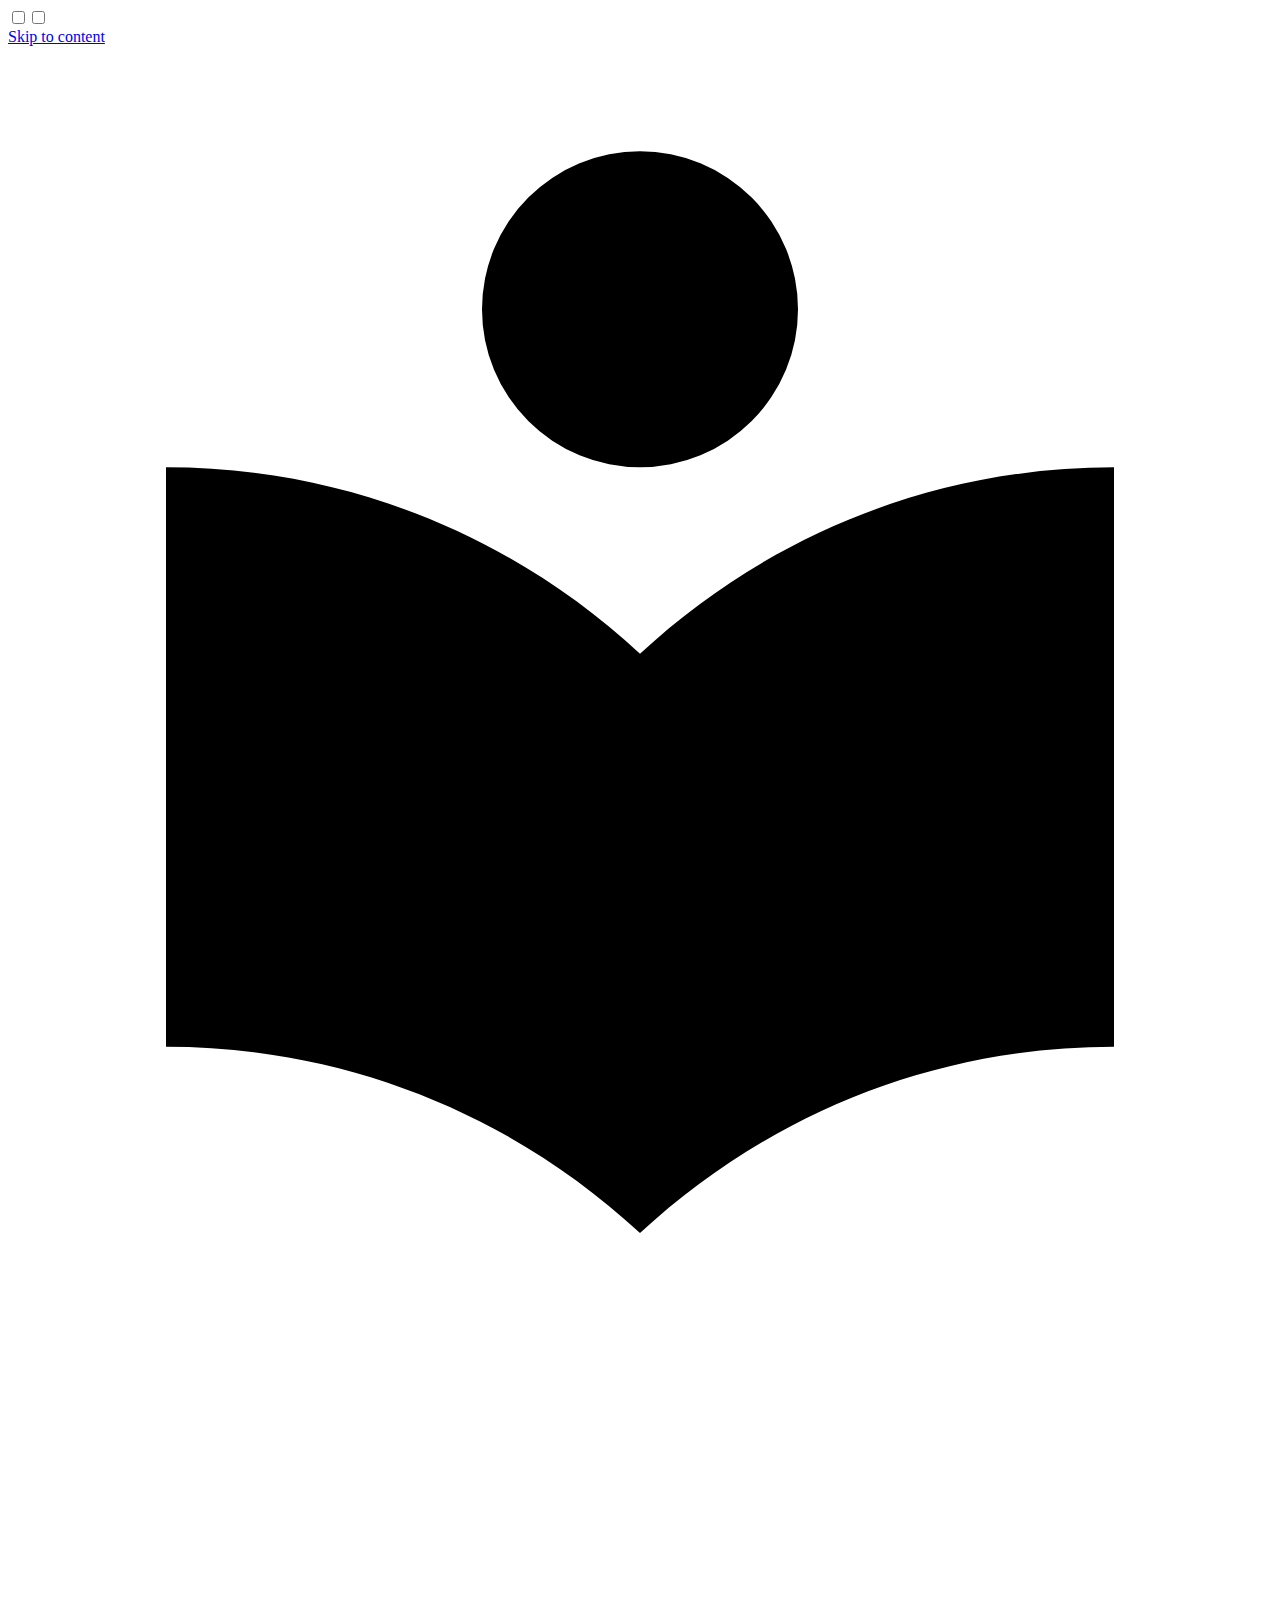
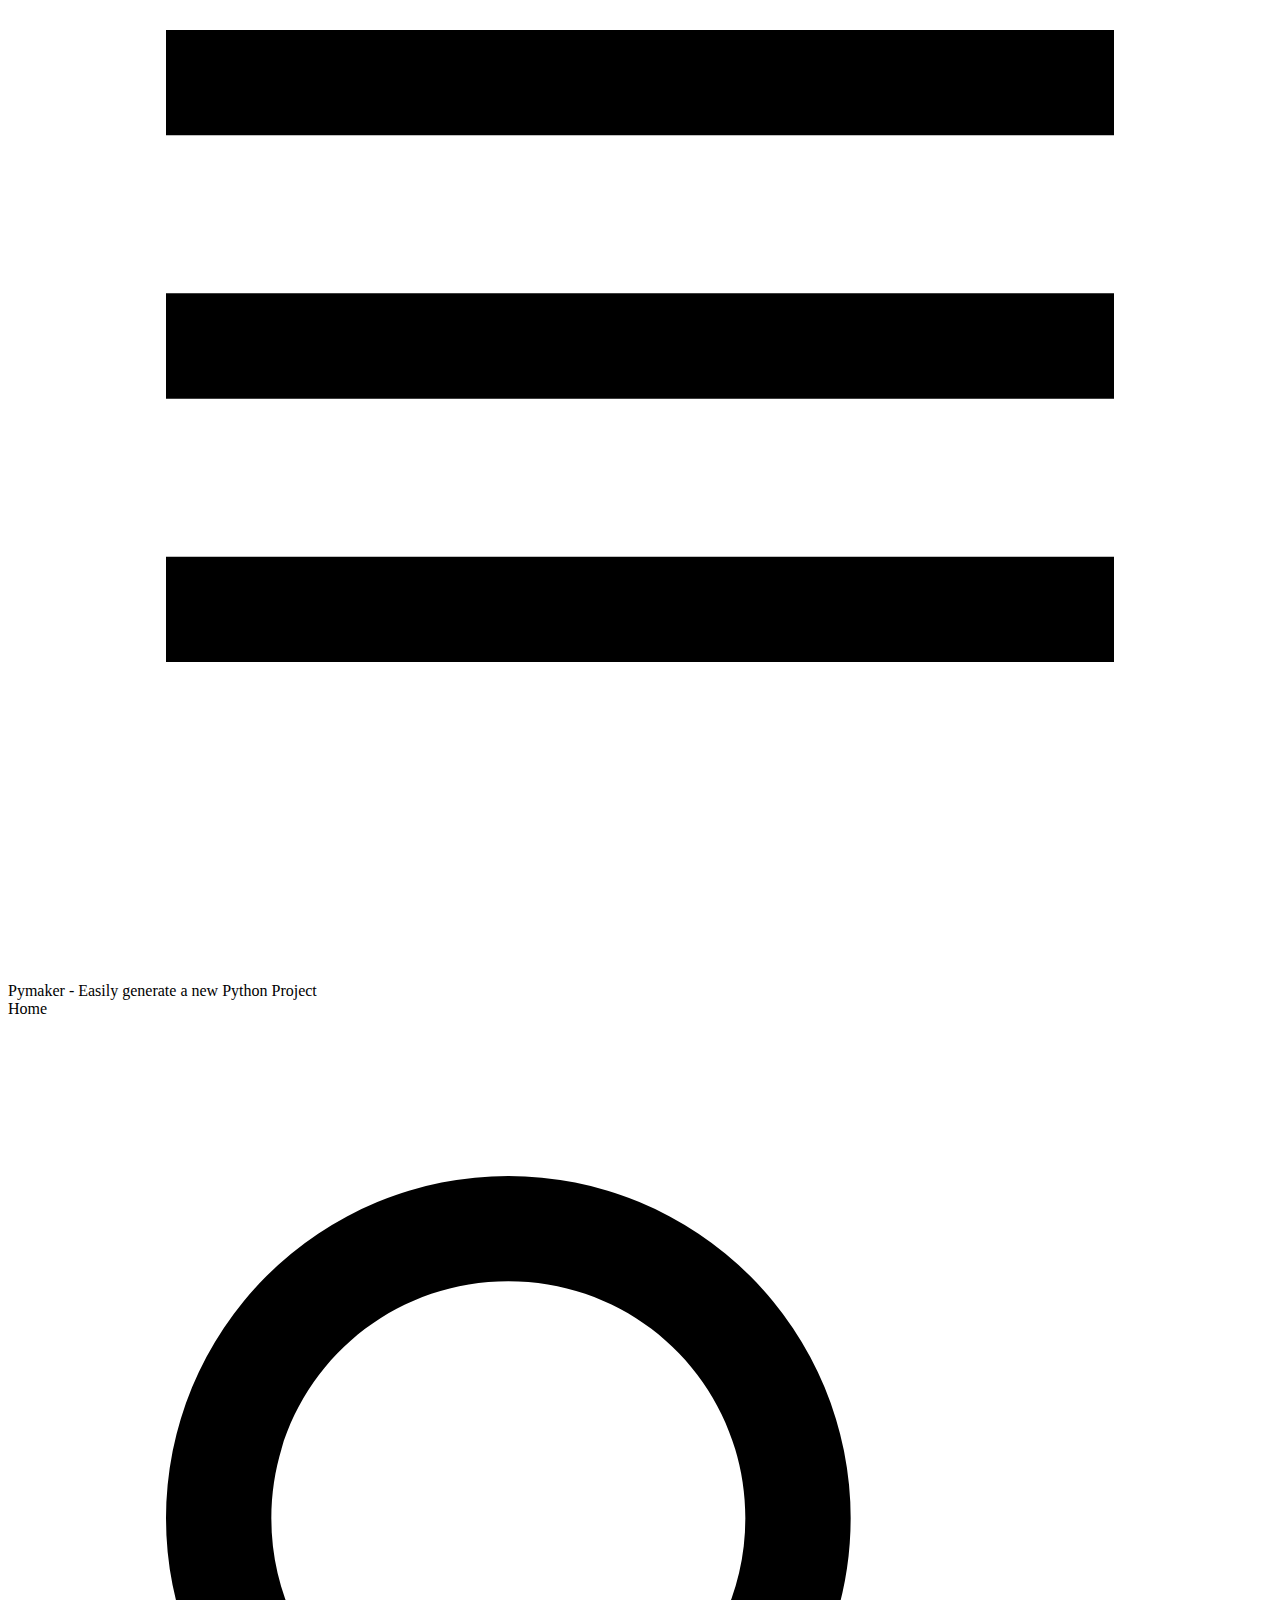
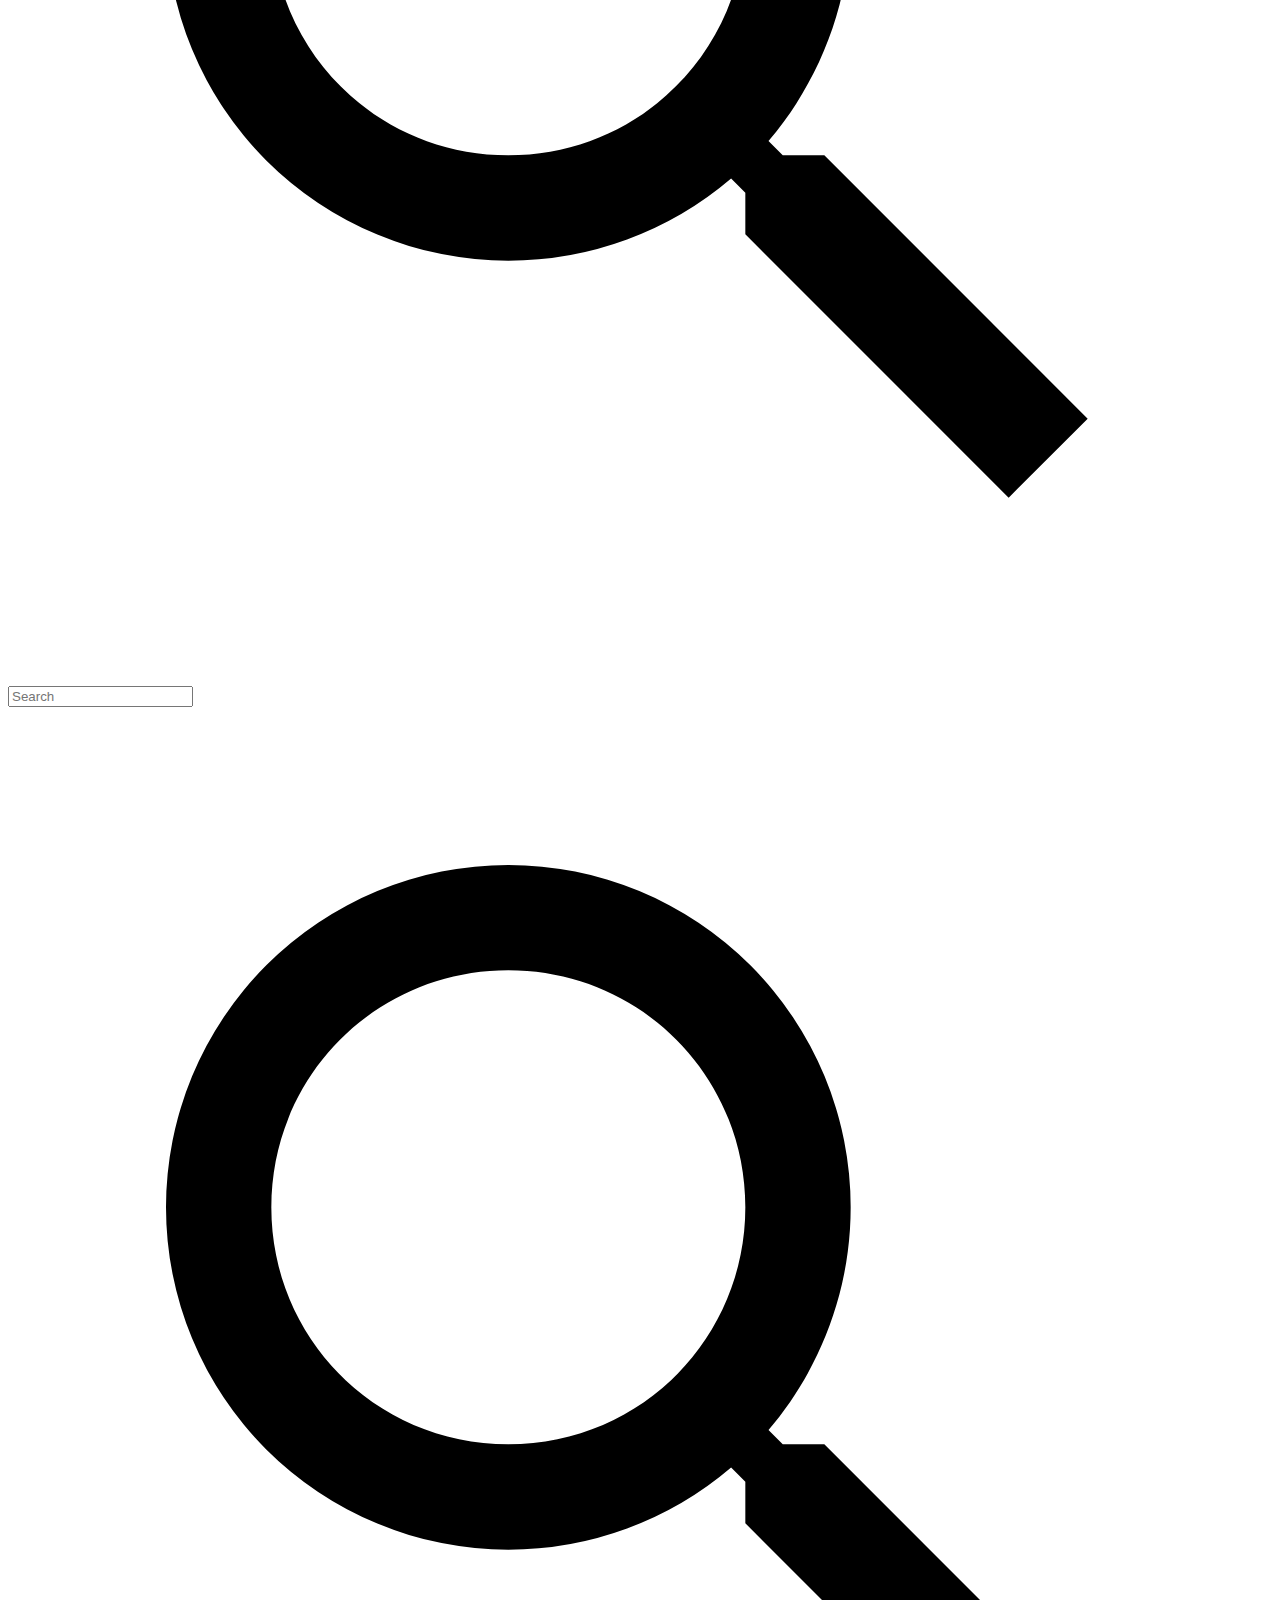
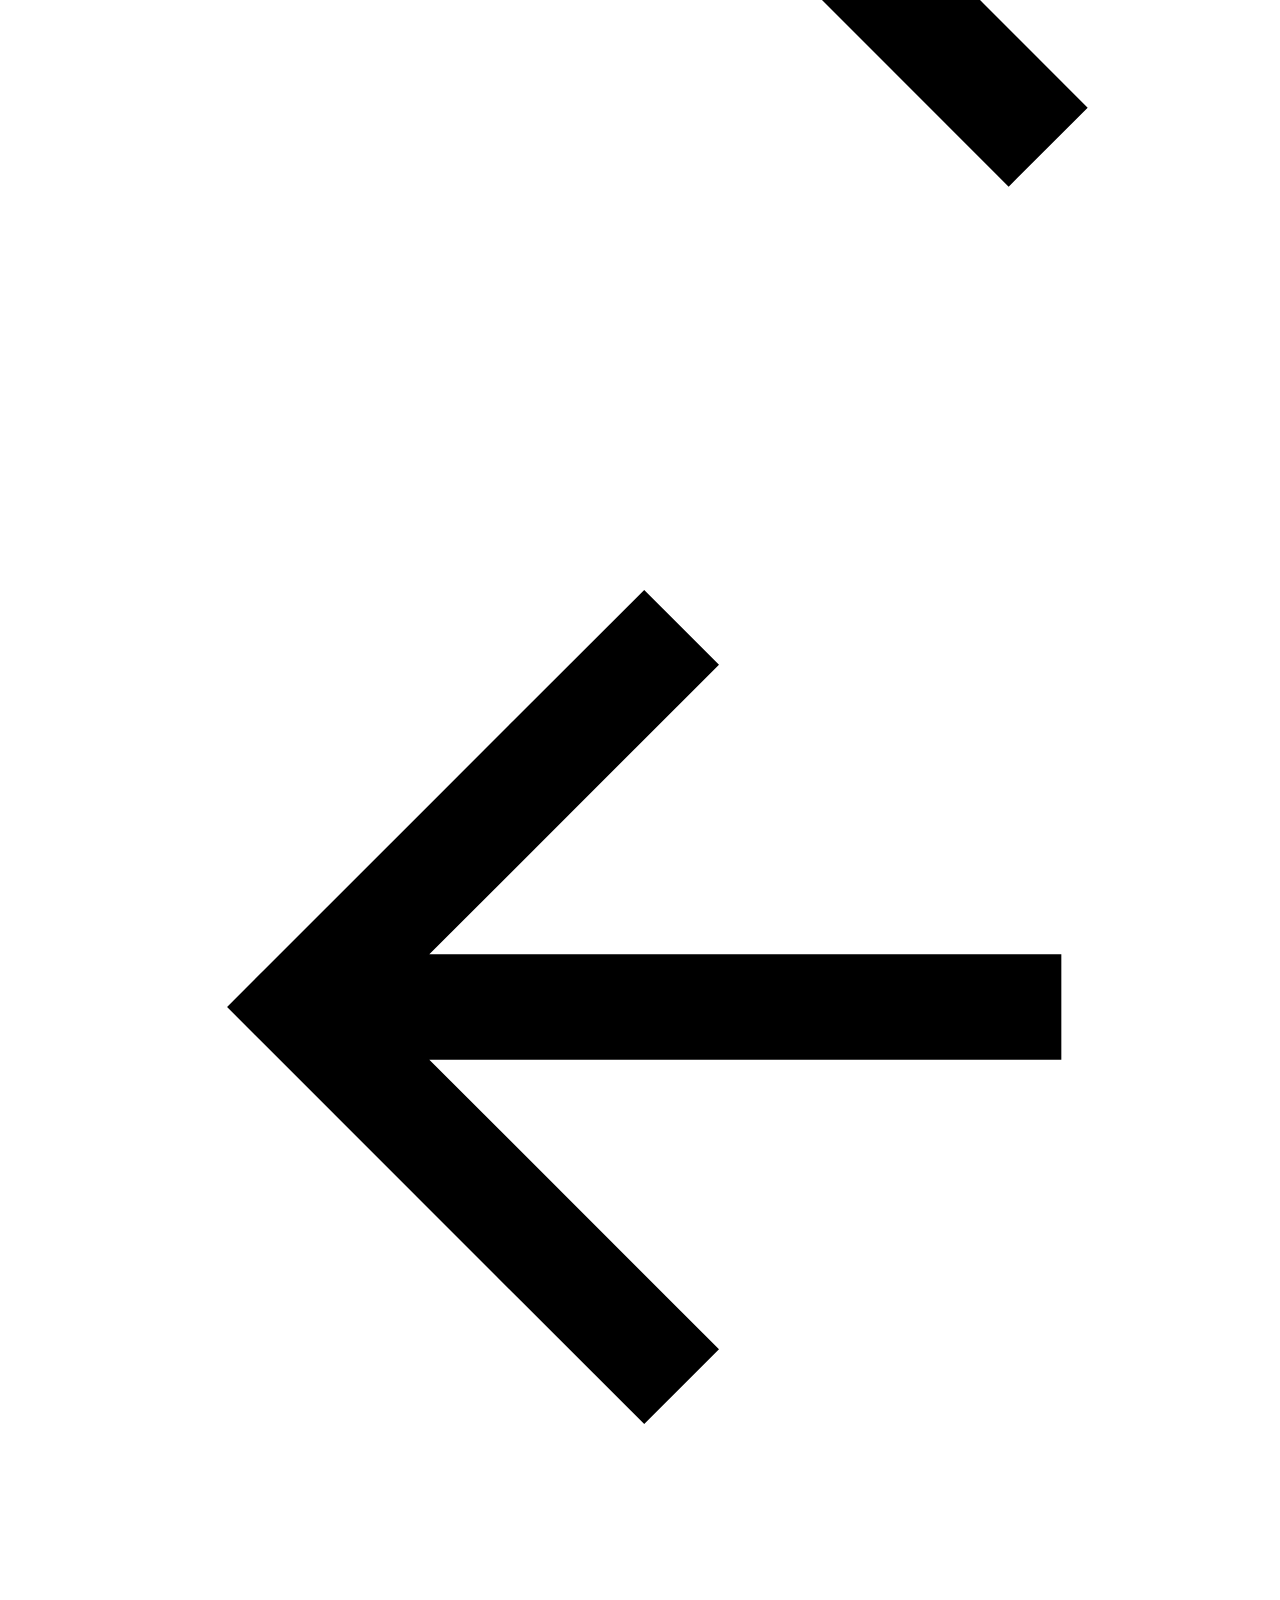
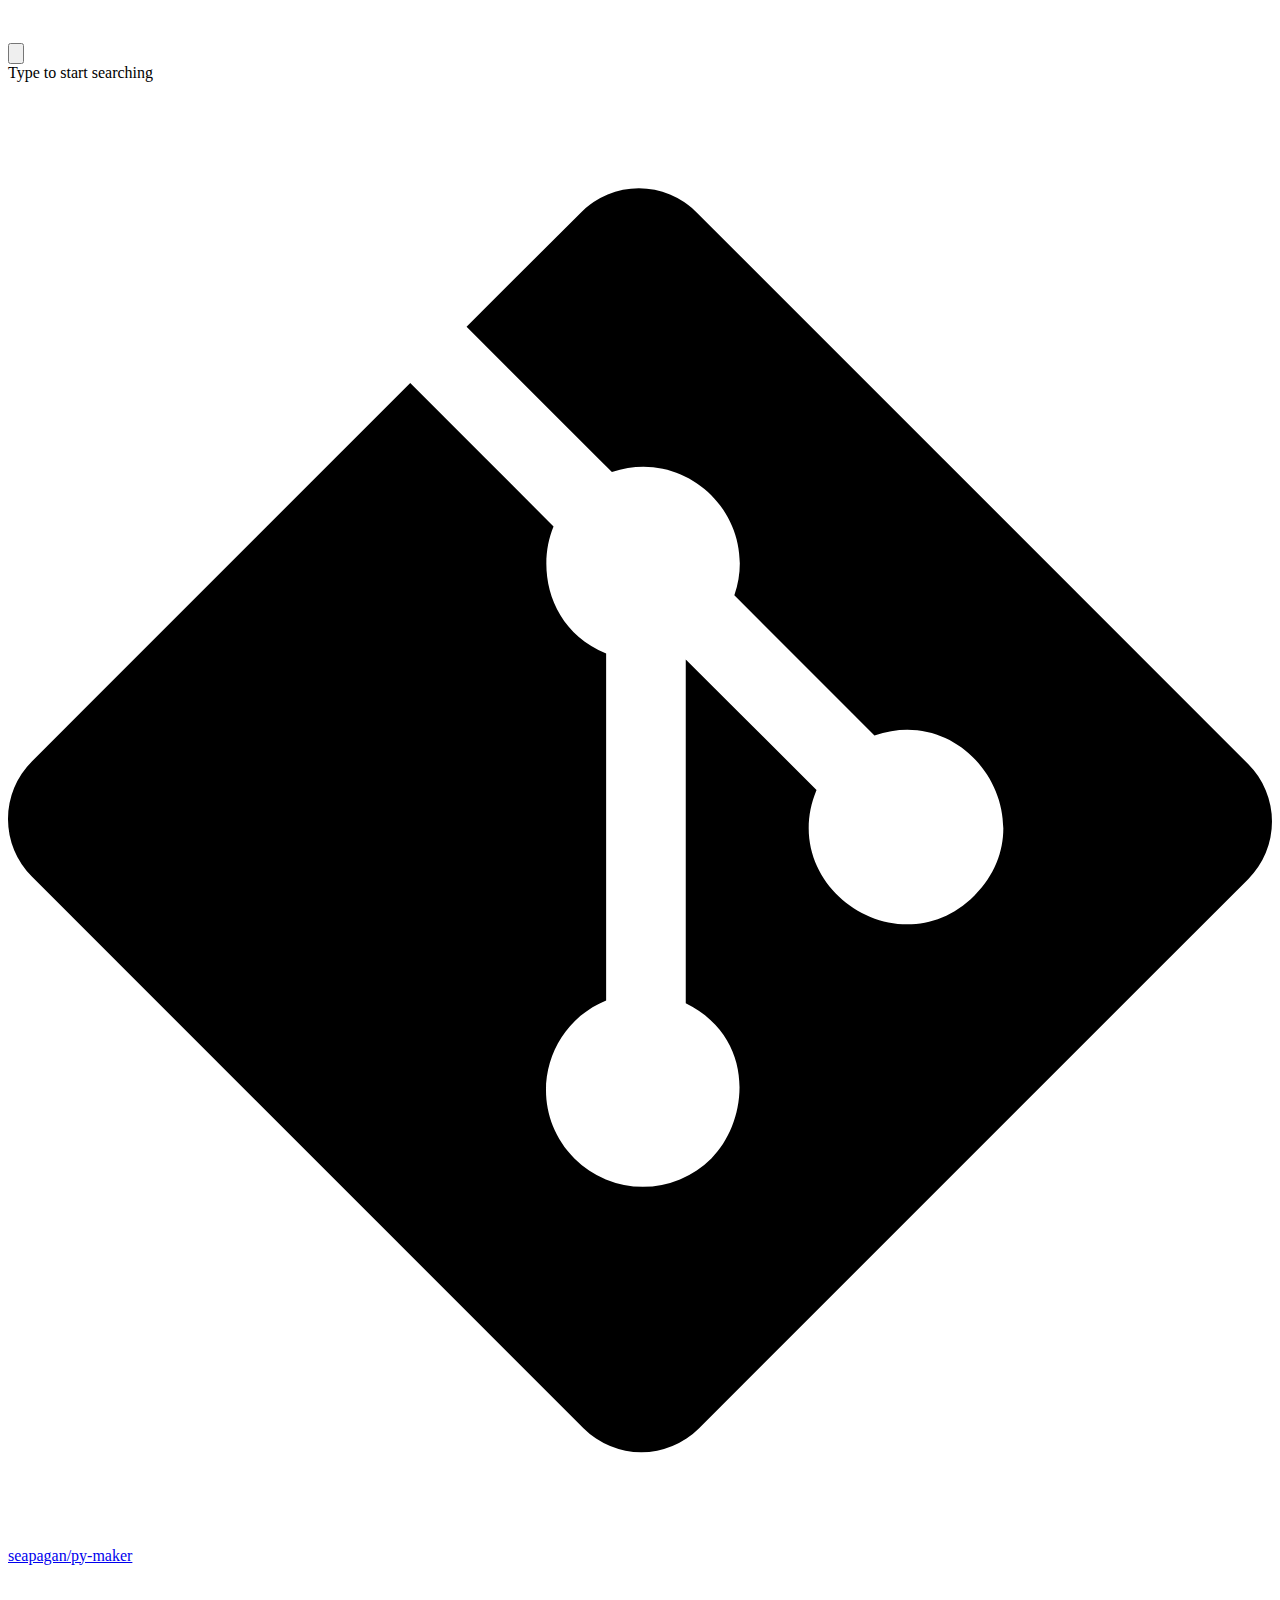
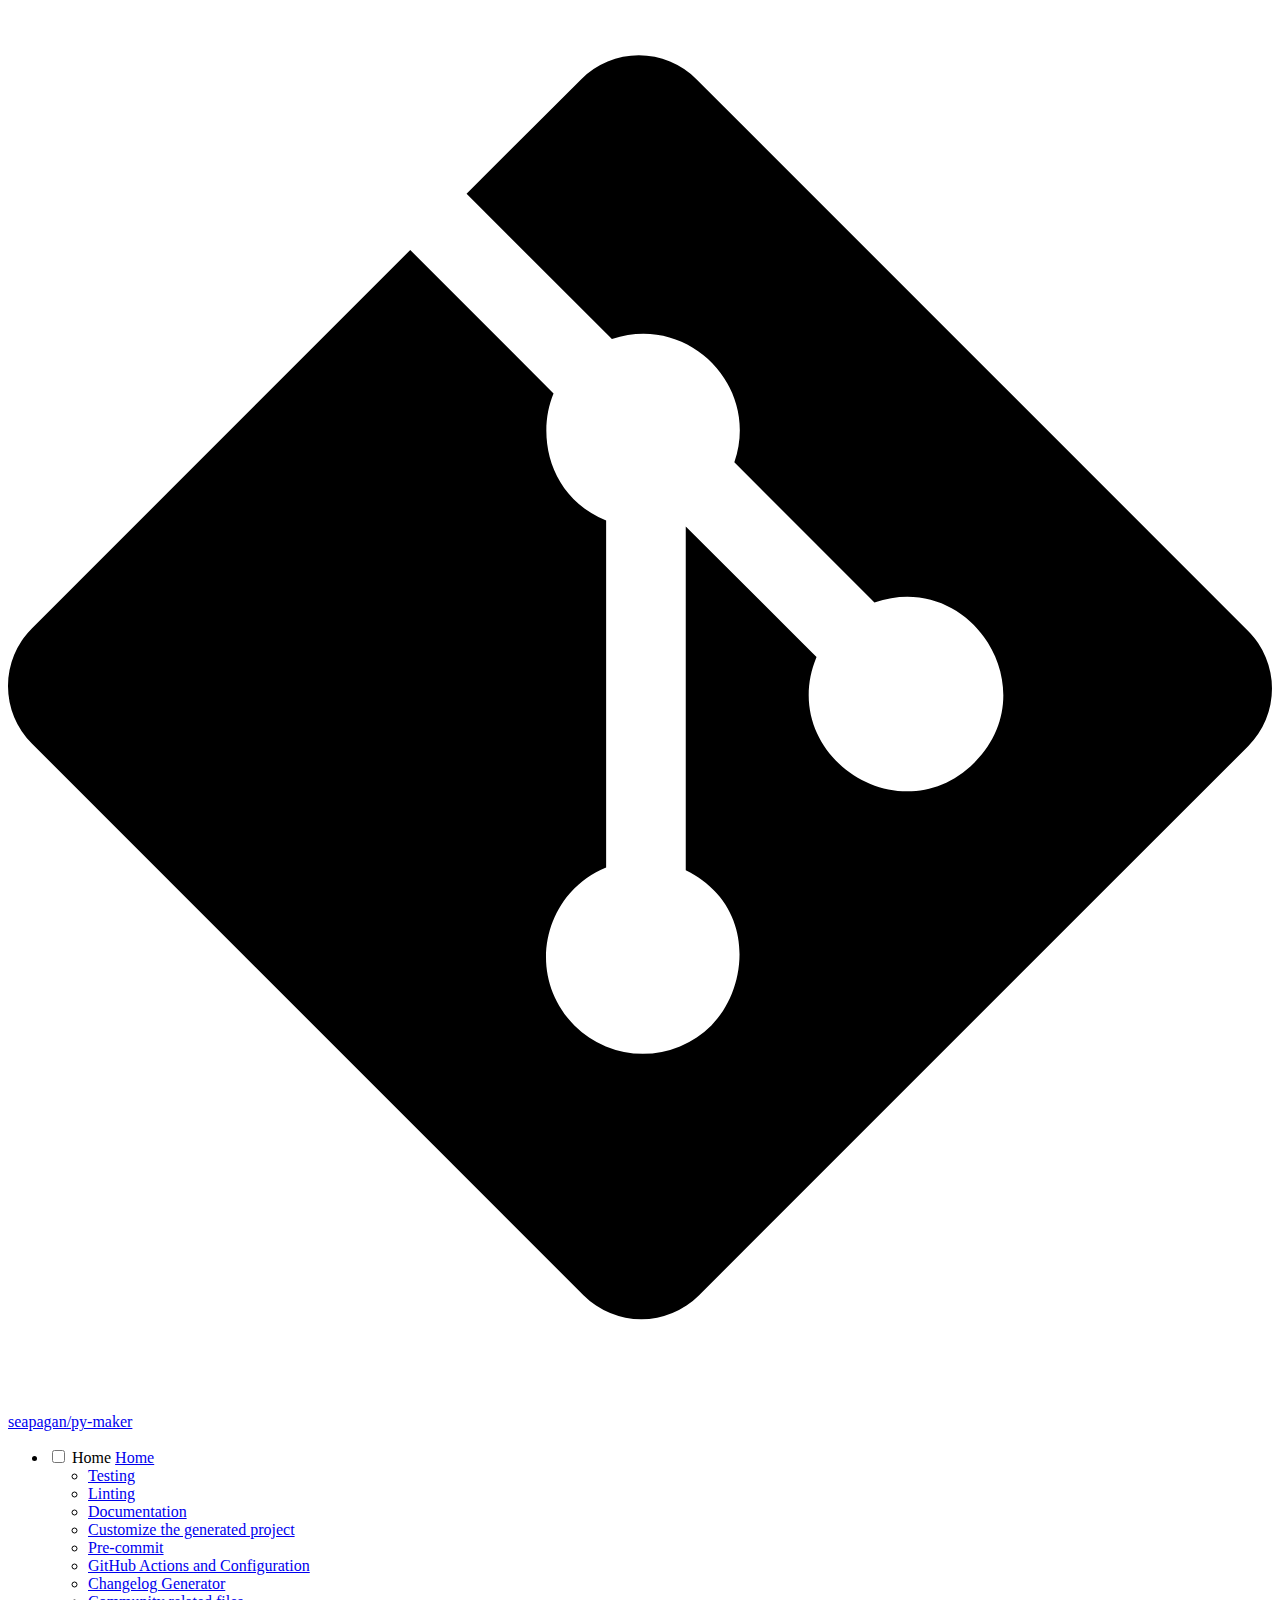
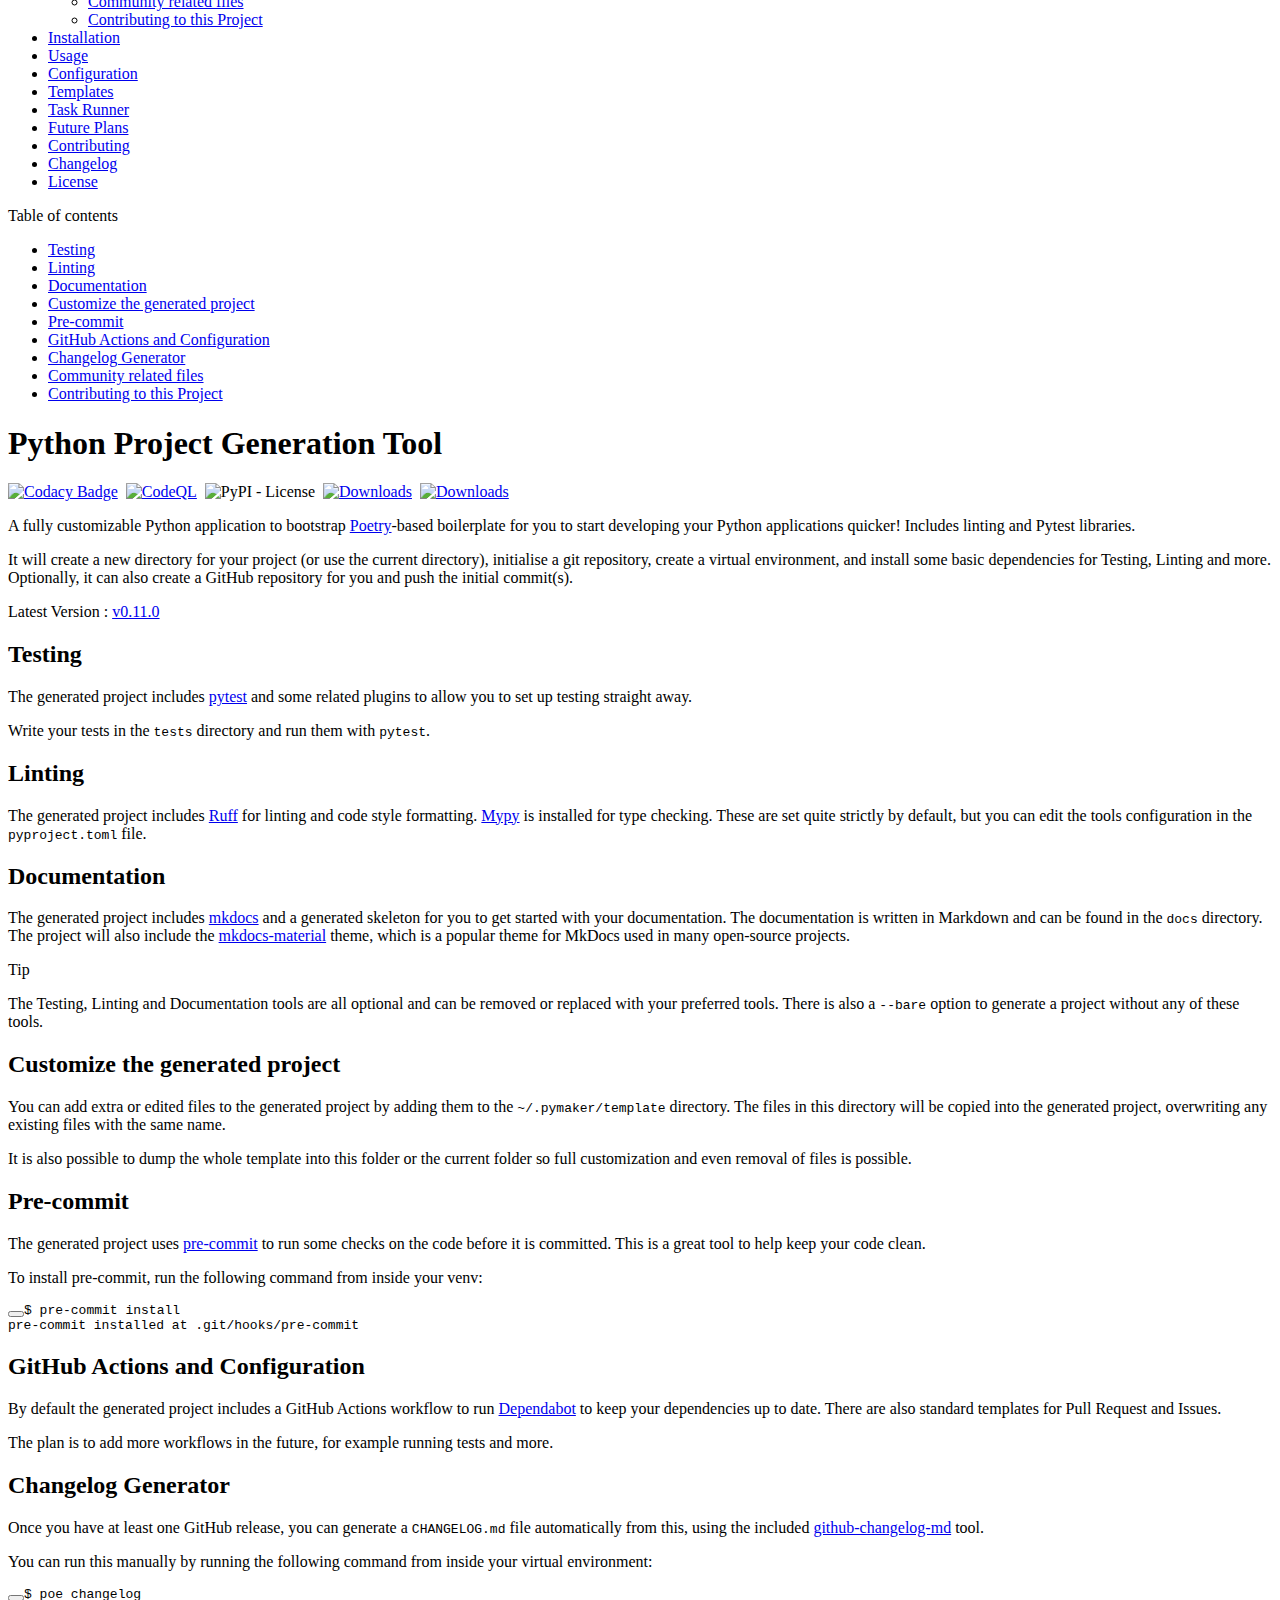
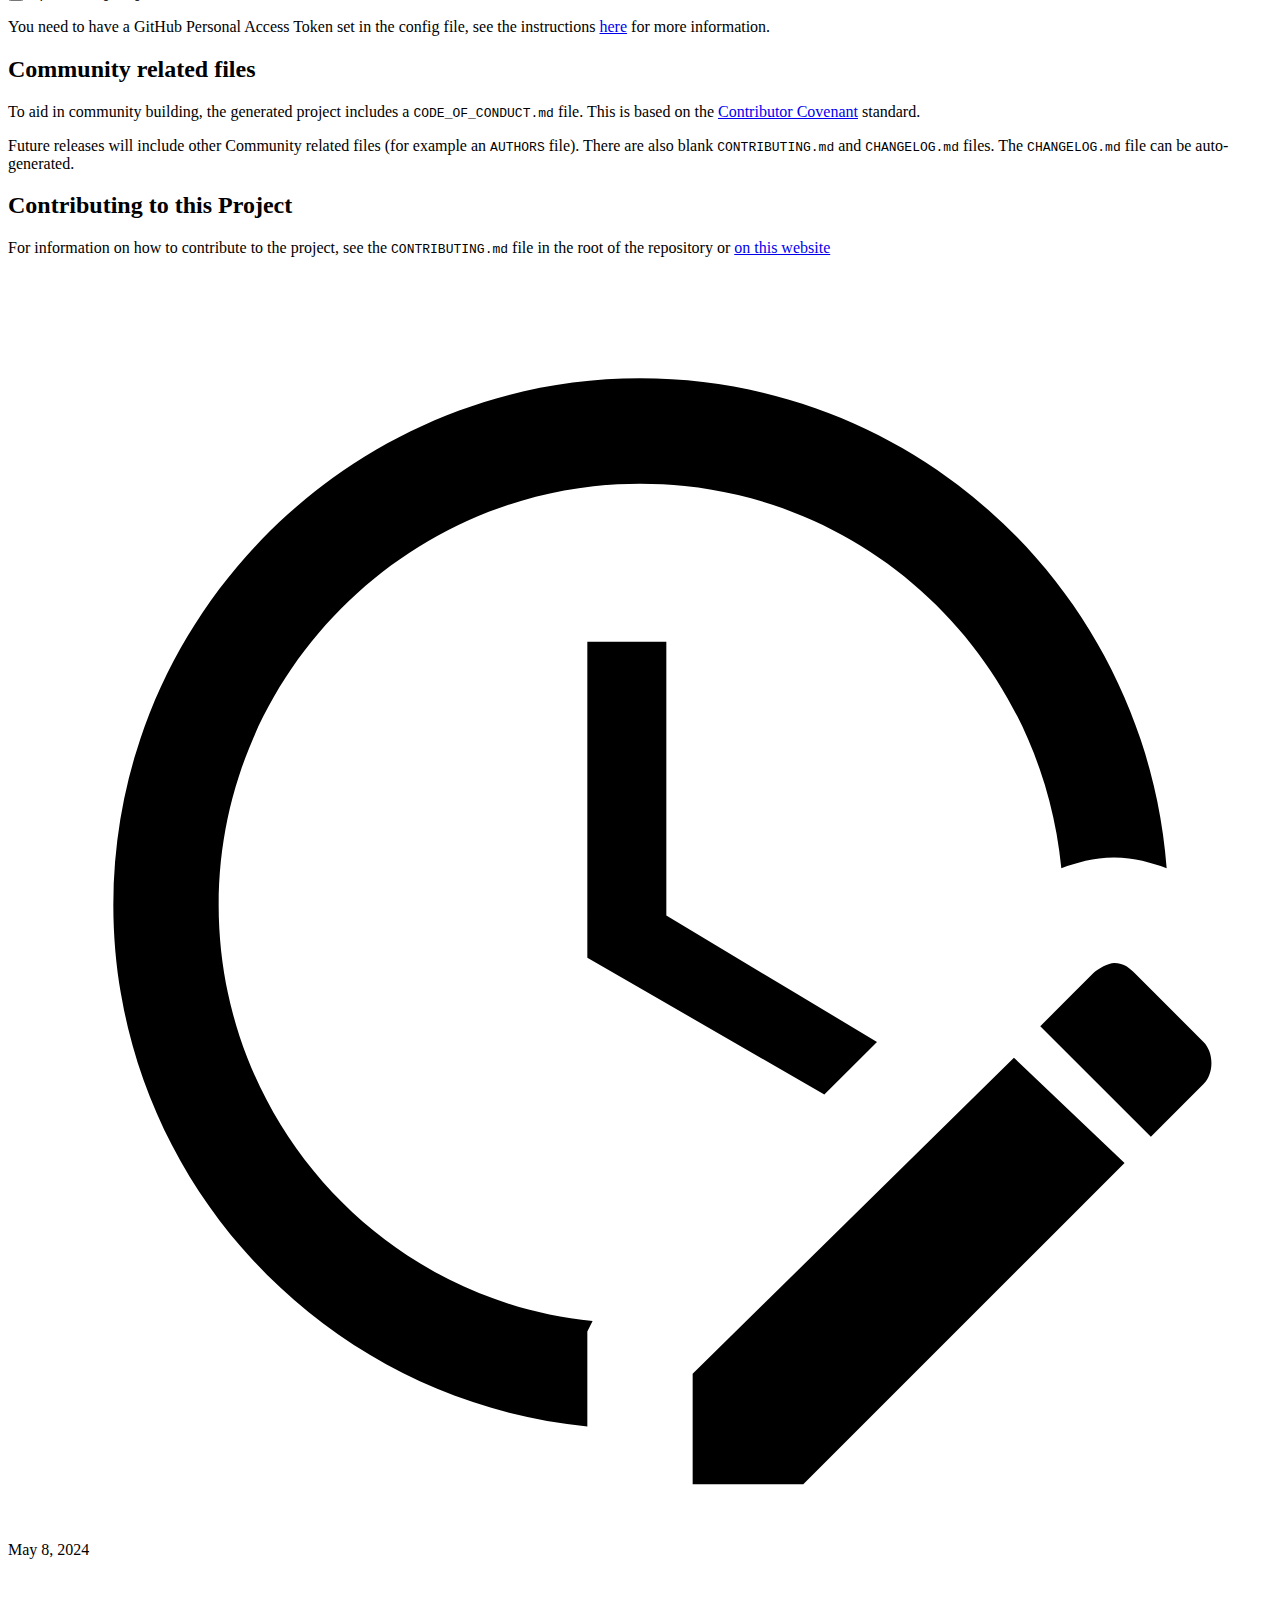
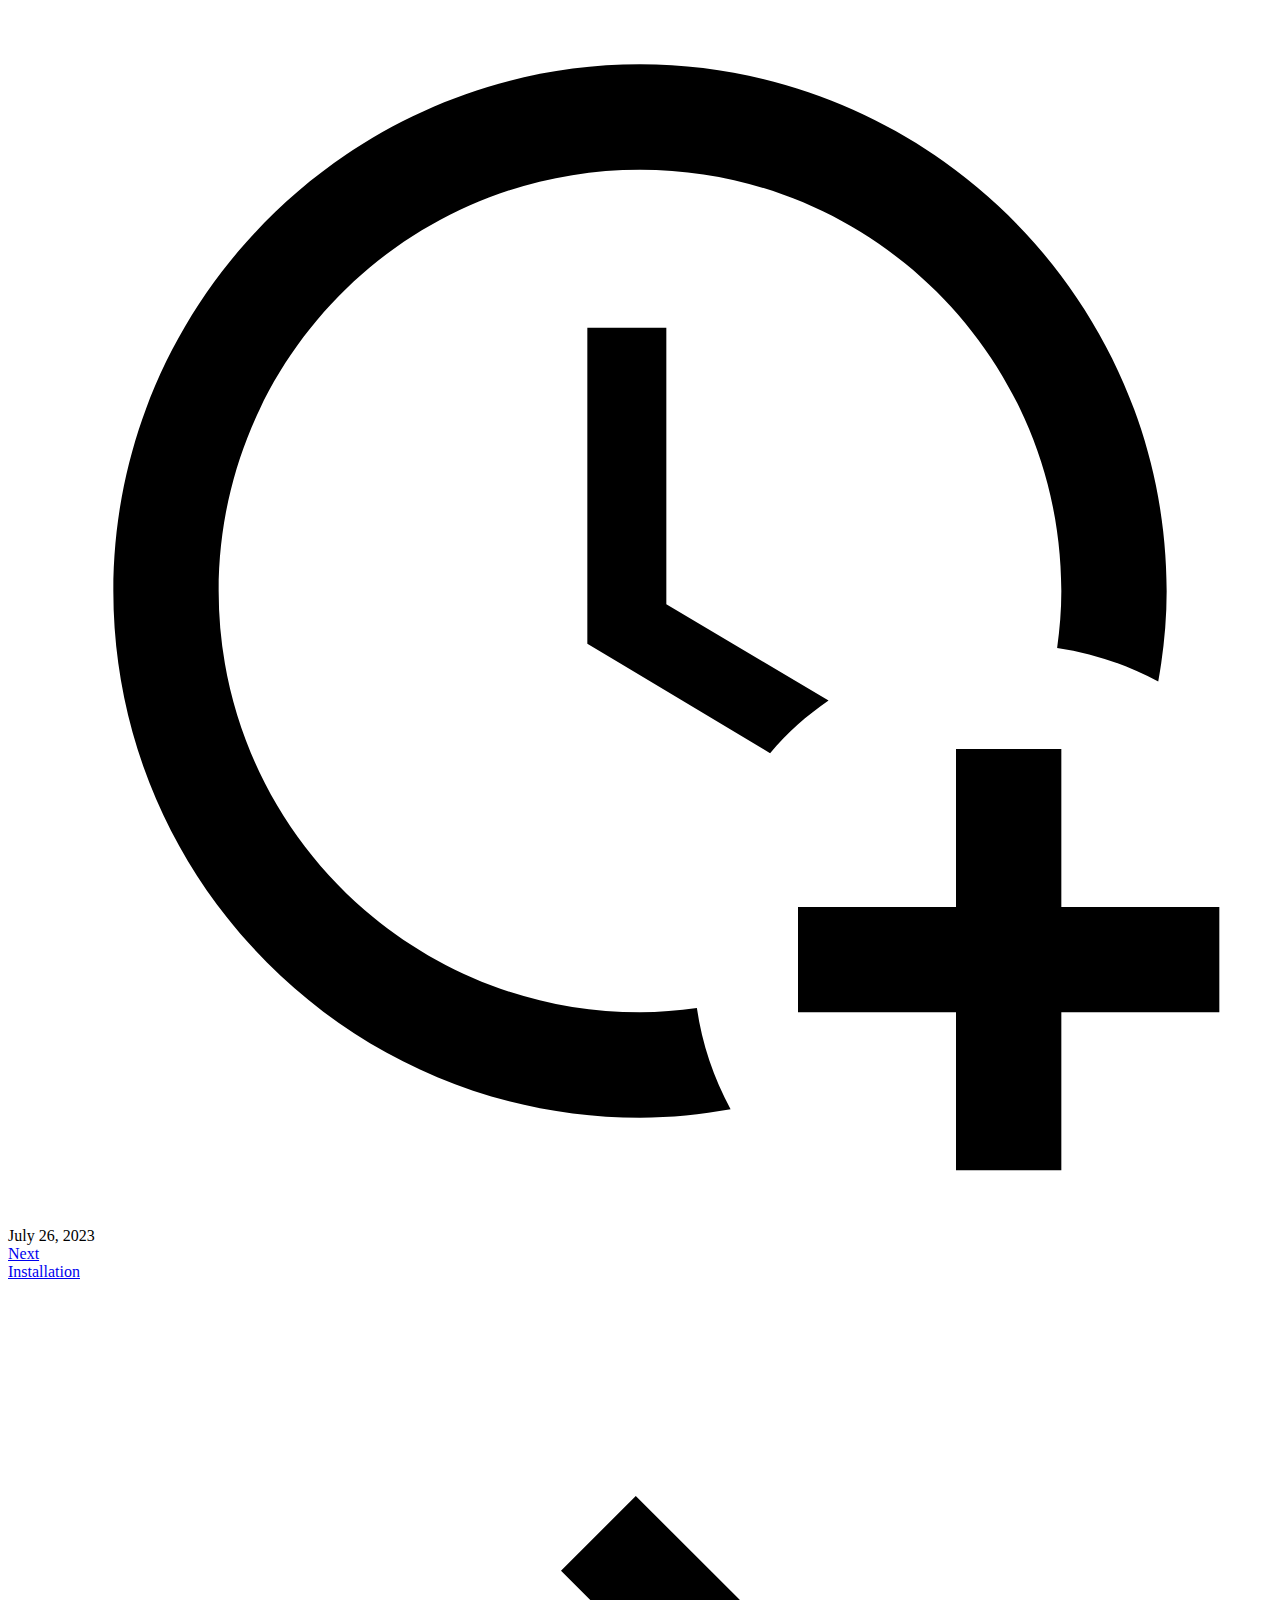
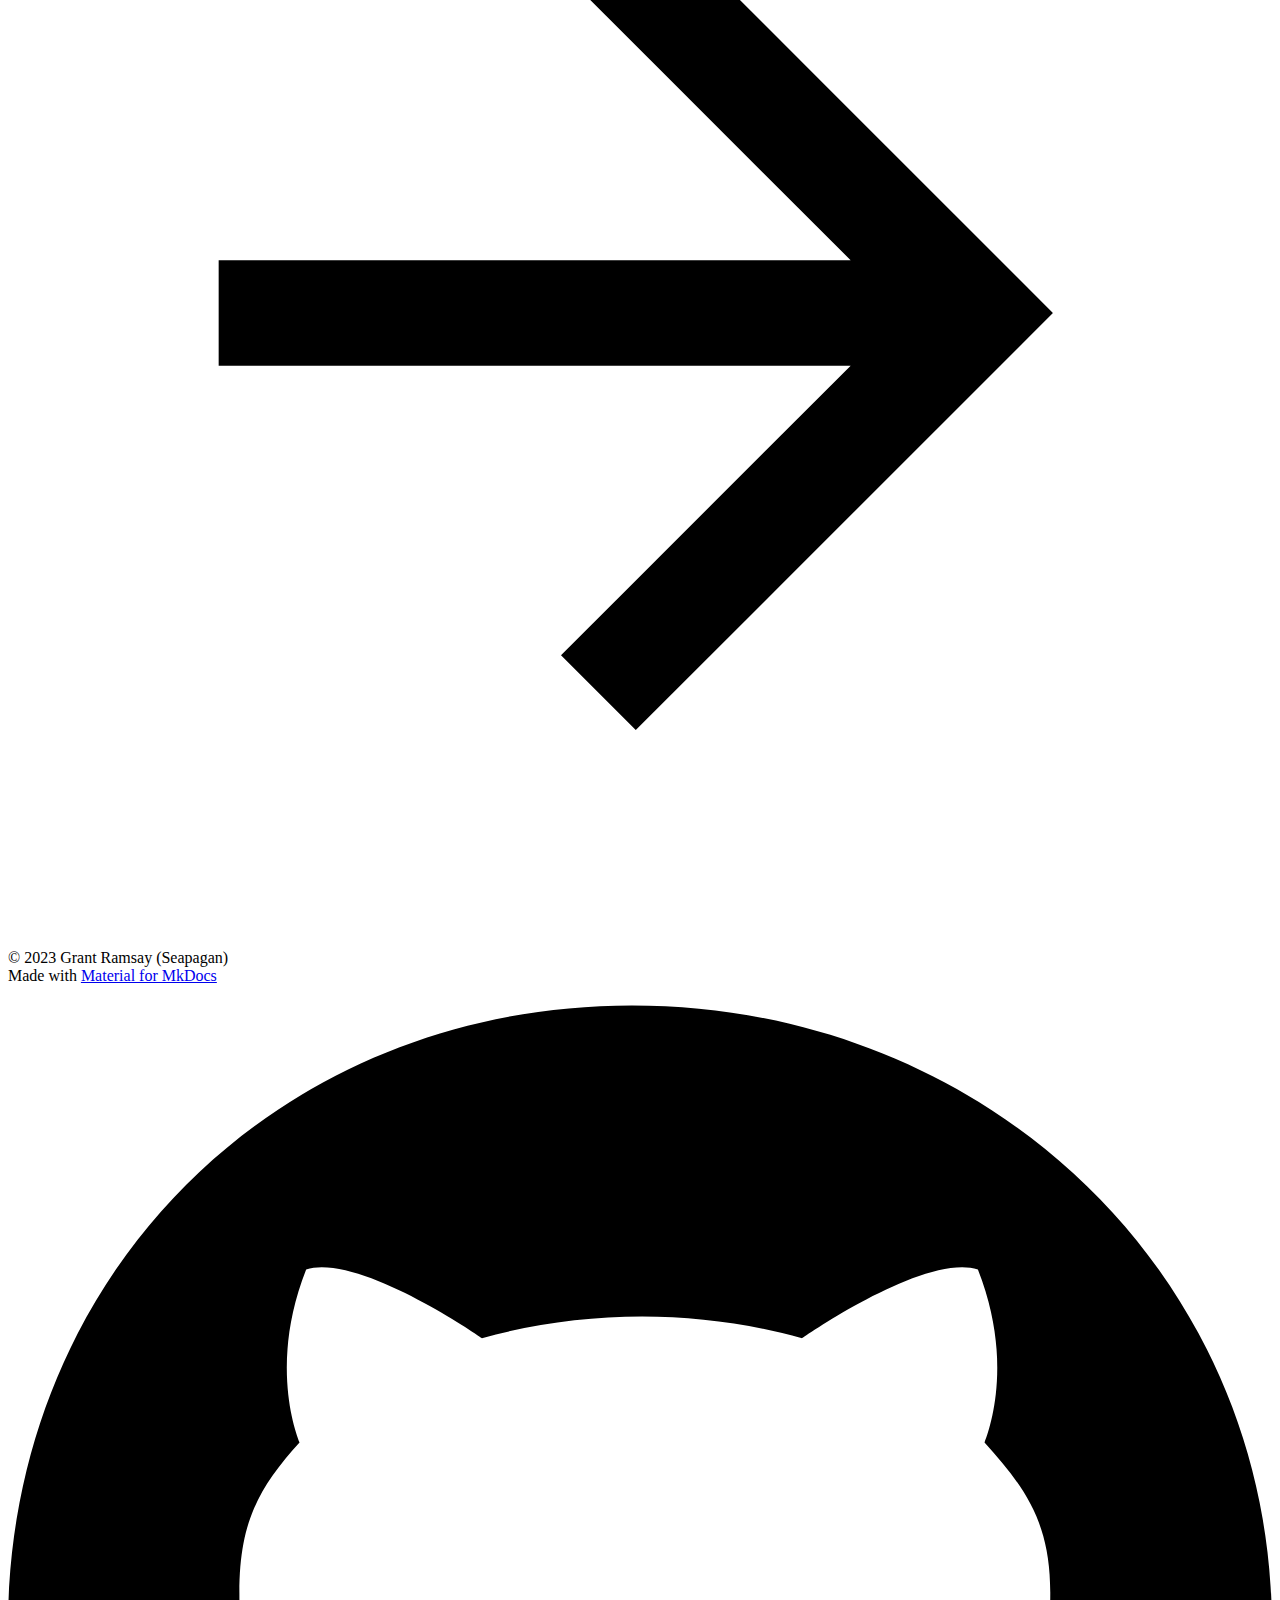
==== commit 4001c306: "Deployed aacdf54 with MkDocs version: 1.6.0" ====
--- a/index.html
+++ b/index.html
@@ -1,5 +1,5 @@
-<!doctype html><html lang=en class=no-js><head><meta charset=utf-8><meta name=viewport content="width=device-width,initial-scale=1"><link href=https://pymaker.seapagan.net/ rel=canonical><link href=installation/ rel=next><link rel=icon href=assets/images/favicon.png><meta name=generator content="mkdocs-1.6.0, mkdocs-material-9.5.21"><title>Pymaker - Easily generate a new Python Project</title><link rel=stylesheet href=assets/stylesheets/main.66ac8b77.min.css><link rel=stylesheet href=assets/stylesheets/palette.06af60db.min.css><link rel=preconnect href=https://fonts.gstatic.com crossorigin><link rel=stylesheet href="https://fonts.googleapis.com/css?family=Roboto:300,300i,400,400i,700,700i%7CRoboto+Mono:400,400i,700,700i&display=fallback"><style>:root{--md-text-font:"Roboto";--md-code-font:"Roboto Mono"}</style><link rel=stylesheet href=assets/_mkdocstrings.css><link rel=stylesheet href=css/extra.css><script>__md_scope=new URL(".",location),__md_hash=e=>[...e].reduce((e,_)=>(e<<5)-e+_.charCodeAt(0),0),__md_get=(e,_=localStorage,t=__md_scope)=>JSON.parse(_.getItem(t.pathname+"."+e)),__md_set=(e,_,t=localStorage,a=__md_scope)=>{try{t.setItem(a.pathname+"."+e,JSON.stringify(_))}catch(e){}}</script></head><body dir=ltr data-md-color-scheme=default data-md-color-primary=light-blue data-md-color-accent=blue><input class=md-toggle data-md-toggle=drawer type=checkbox id=__drawer autocomplete=off><input class=md-toggle data-md-toggle=search type=checkbox id=__search autocomplete=off><label class=md-overlay for=__drawer></label><div data-md-component=skip><a href=#python-project-generation-tool class=md-skip> Skip to content </a></div><div data-md-component=announce></div><header class="md-header md-header--shadow" data-md-component=header><nav class="md-header__inner md-grid" aria-label=Header><a href=. title="Pymaker - Easily generate a new Python Project" class="md-header__button md-logo" aria-label="Pymaker - Easily generate a new Python Project" data-md-component=logo><svg xmlns=http://www.w3.org/2000/svg viewbox="0 0 24 24"><path d="M12 8a3 3 0 0 0 3-3 3 3 0 0 0-3-3 3 3 0 0 0-3 3 3 3 0 0 0 3 3m0 3.54C9.64 9.35 6.5 8 3 8v11c3.5 0 6.64 1.35 9 3.54 2.36-2.19 5.5-3.54 9-3.54V8c-3.5 0-6.64 1.35-9 3.54Z"/></svg></a><label class="md-header__button md-icon" for=__drawer><svg xmlns=http://www.w3.org/2000/svg viewbox="0 0 24 24"><path d="M3 6h18v2H3V6m0 5h18v2H3v-2m0 5h18v2H3v-2Z"/></svg></label><div class=md-header__title data-md-component=header-title><div class=md-header__ellipsis><div class=md-header__topic><span class=md-ellipsis> Pymaker - Easily generate a new Python Project </span></div><div class=md-header__topic data-md-component=header-topic><span class=md-ellipsis> Home </span></div></div></div><label class="md-header__button md-icon" for=__search><svg xmlns=http://www.w3.org/2000/svg viewbox="0 0 24 24"><path d="M9.5 3A6.5 6.5 0 0 1 16 9.5c0 1.61-.59 3.09-1.56 4.23l.27.27h.79l5 5-1.5 1.5-5-5v-.79l-.27-.27A6.516 6.516 0 0 1 9.5 16 6.5 6.5 0 0 1 3 9.5 6.5 6.5 0 0 1 9.5 3m0 2C7 5 5 7 5 9.5S7 14 9.5 14 14 12 14 9.5 12 5 9.5 5Z"/></svg></label><div class=md-search data-md-component=search role=dialog><label class=md-search__overlay for=__search></label><div class=md-search__inner role=search><form class=md-search__form name=search><input type=text class=md-search__input name=query aria-label=Search placeholder=Search autocapitalize=off autocorrect=off autocomplete=off spellcheck=false data-md-component=search-query required><label class="md-search__icon md-icon" for=__search><svg xmlns=http://www.w3.org/2000/svg viewbox="0 0 24 24"><path d="M9.5 3A6.5 6.5 0 0 1 16 9.5c0 1.61-.59 3.09-1.56 4.23l.27.27h.79l5 5-1.5 1.5-5-5v-.79l-.27-.27A6.516 6.516 0 0 1 9.5 16 6.5 6.5 0 0 1 3 9.5 6.5 6.5 0 0 1 9.5 3m0 2C7 5 5 7 5 9.5S7 14 9.5 14 14 12 14 9.5 12 5 9.5 5Z"/></svg><svg xmlns=http://www.w3.org/2000/svg viewbox="0 0 24 24"><path d="M20 11v2H8l5.5 5.5-1.42 1.42L4.16 12l7.92-7.92L13.5 5.5 8 11h12Z"/></svg></label><nav class=md-search__options aria-label=Search><button type=reset class="md-search__icon md-icon" title=Clear aria-label=Clear tabindex=-1><svg xmlns=http://www.w3.org/2000/svg viewbox="0 0 24 24"><path d="M19 6.41 17.59 5 12 10.59 6.41 5 5 6.41 10.59 12 5 17.59 6.41 19 12 13.41 17.59 19 19 17.59 13.41 12 19 6.41Z"/></svg></button></nav></form><div class=md-search__output><div class=md-search__scrollwrap data-md-scrollfix><div class=md-search-result data-md-component=search-result><div class=md-search-result__meta> Initializing search </div><ol class=md-search-result__list role=presentation></ol></div></div></div></div></div><div class=md-header__source><a href=https://github.com/seapagan/py-maker title="Go to repository" class=md-source data-md-component=source><div class="md-source__icon md-icon"><svg xmlns=http://www.w3.org/2000/svg viewbox="0 0 448 512"><!-- Font Awesome Free 6.5.2 by @fontawesome - https://fontawesome.com License - https://fontawesome.com/license/free (Icons: CC BY 4.0, Fonts: SIL OFL 1.1, Code: MIT License) Copyright 2024 Fonticons, Inc.--><path d="M439.55 236.05 244 40.45a28.87 28.87 0 0 0-40.81 0l-40.66 40.63 51.52 51.52c27.06-9.14 52.68 16.77 43.39 43.68l49.66 49.66c34.23-11.8 61.18 31 35.47 56.69-26.49 26.49-70.21-2.87-56-37.34L240.22 199v121.85c25.3 12.54 22.26 41.85 9.08 55a34.34 34.34 0 0 1-48.55 0c-17.57-17.6-11.07-46.91 11.25-56v-123c-20.8-8.51-24.6-30.74-18.64-45L142.57 101 8.45 235.14a28.86 28.86 0 0 0 0 40.81l195.61 195.6a28.86 28.86 0 0 0 40.8 0l194.69-194.69a28.86 28.86 0 0 0 0-40.81z"/></svg></div><div class=md-source__repository> seapagan/py-maker </div></a></div></nav></header><div class=md-container data-md-component=container><main class=md-main data-md-component=main><div class="md-main__inner md-grid"><div class="md-sidebar md-sidebar--primary" data-md-component=sidebar data-md-type=navigation><div class=md-sidebar__scrollwrap><div class=md-sidebar__inner><nav class="md-nav md-nav--primary" aria-label=Navigation data-md-level=0><label class=md-nav__title for=__drawer><a href=. title="Pymaker - Easily generate a new Python Project" class="md-nav__button md-logo" aria-label="Pymaker - Easily generate a new Python Project" data-md-component=logo><svg xmlns=http://www.w3.org/2000/svg viewbox="0 0 24 24"><path d="M12 8a3 3 0 0 0 3-3 3 3 0 0 0-3-3 3 3 0 0 0-3 3 3 3 0 0 0 3 3m0 3.54C9.64 9.35 6.5 8 3 8v11c3.5 0 6.64 1.35 9 3.54 2.36-2.19 5.5-3.54 9-3.54V8c-3.5 0-6.64 1.35-9 3.54Z"/></svg></a> Pymaker - Easily generate a new Python Project </label><div class=md-nav__source><a href=https://github.com/seapagan/py-maker title="Go to repository" class=md-source data-md-component=source><div class="md-source__icon md-icon"><svg xmlns=http://www.w3.org/2000/svg viewbox="0 0 448 512"><!-- Font Awesome Free 6.5.2 by @fontawesome - https://fontawesome.com License - https://fontawesome.com/license/free (Icons: CC BY 4.0, Fonts: SIL OFL 1.1, Code: MIT License) Copyright 2024 Fonticons, Inc.--><path d="M439.55 236.05 244 40.45a28.87 28.87 0 0 0-40.81 0l-40.66 40.63 51.52 51.52c27.06-9.14 52.68 16.77 43.39 43.68l49.66 49.66c34.23-11.8 61.18 31 35.47 56.69-26.49 26.49-70.21-2.87-56-37.34L240.22 199v121.85c25.3 12.54 22.26 41.85 9.08 55a34.34 34.34 0 0 1-48.55 0c-17.57-17.6-11.07-46.91 11.25-56v-123c-20.8-8.51-24.6-30.74-18.64-45L142.57 101 8.45 235.14a28.86 28.86 0 0 0 0 40.81l195.61 195.6a28.86 28.86 0 0 0 40.8 0l194.69-194.69a28.86 28.86 0 0 0 0-40.81z"/></svg></div><div class=md-source__repository> seapagan/py-maker </div></a></div><ul class=md-nav__list data-md-scrollfix><li class="md-nav__item md-nav__item--active"><input class="md-nav__toggle md-toggle" type=checkbox id=__toc><label class="md-nav__link md-nav__link--active" for=__toc><span class=md-ellipsis> Home </span><span class="md-nav__icon md-icon"></span></label><a href=. class="md-nav__link md-nav__link--active"><span class=md-ellipsis> Home </span></a><nav class="md-nav md-nav--secondary" aria-label="Table of contents"><label class=md-nav__title for=__toc><span class="md-nav__icon md-icon"></span> Table of contents </label><ul class=md-nav__list data-md-component=toc data-md-scrollfix><li class=md-nav__item><a href=#testing class=md-nav__link><span class=md-ellipsis> Testing </span></a></li><li class=md-nav__item><a href=#linting class=md-nav__link><span class=md-ellipsis> Linting </span></a></li><li class=md-nav__item><a href=#customize-the-generated-project class=md-nav__link><span class=md-ellipsis> Customize the generated project </span></a></li><li class=md-nav__item><a href=#pre-commit class=md-nav__link><span class=md-ellipsis> Pre-commit </span></a></li><li class=md-nav__item><a href=#github-actions-and-configuration class=md-nav__link><span class=md-ellipsis> GitHub Actions and Configuration </span></a></li><li class=md-nav__item><a href=#changelog-generator class=md-nav__link><span class=md-ellipsis> Changelog Generator </span></a></li><li class=md-nav__item><a href=#community-related-files class=md-nav__link><span class=md-ellipsis> Community related files </span></a></li><li class=md-nav__item><a href=#contributing-to-this-project class=md-nav__link><span class=md-ellipsis> Contributing to this Project </span></a></li></ul></nav></li><li class=md-nav__item><a href=installation/ class=md-nav__link><span class=md-ellipsis> Installation </span></a></li><li class=md-nav__item><a href=usage/ class=md-nav__link><span class=md-ellipsis> Usage </span></a></li><li class=md-nav__item><a href=configuration/ class=md-nav__link><span class=md-ellipsis> Configuration </span></a></li><li class="md-nav__item md-nav__item--pruned md-nav__item--nested"><a href=template/internal/ class=md-nav__link><span class=md-ellipsis> Templates </span><span class="md-nav__icon md-icon"></span></a></li><li class=md-nav__item><a href=tasks/ class=md-nav__link><span class=md-ellipsis> Task Runner </span></a></li><li class=md-nav__item><a href=future-plans/ class=md-nav__link><span class=md-ellipsis> Future Plans </span></a></li><li class=md-nav__item><a href=contributing/ class=md-nav__link><span class=md-ellipsis> Contributing </span></a></li><li class=md-nav__item><a href=changelog/ class=md-nav__link><span class=md-ellipsis> Changelog </span></a></li><li class=md-nav__item><a href=license/ class=md-nav__link><span class=md-ellipsis> License </span></a></li></ul></nav></div></div></div><div class="md-sidebar md-sidebar--secondary" data-md-component=sidebar data-md-type=toc><div class=md-sidebar__scrollwrap><div class=md-sidebar__inner><nav class="md-nav md-nav--secondary" aria-label="Table of contents"><label class=md-nav__title for=__toc><span class="md-nav__icon md-icon"></span> Table of contents </label><ul class=md-nav__list data-md-component=toc data-md-scrollfix><li class=md-nav__item><a href=#testing class=md-nav__link><span class=md-ellipsis> Testing </span></a></li><li class=md-nav__item><a href=#linting class=md-nav__link><span class=md-ellipsis> Linting </span></a></li><li class=md-nav__item><a href=#customize-the-generated-project class=md-nav__link><span class=md-ellipsis> Customize the generated project </span></a></li><li class=md-nav__item><a href=#pre-commit class=md-nav__link><span class=md-ellipsis> Pre-commit </span></a></li><li class=md-nav__item><a href=#github-actions-and-configuration class=md-nav__link><span class=md-ellipsis> GitHub Actions and Configuration </span></a></li><li class=md-nav__item><a href=#changelog-generator class=md-nav__link><span class=md-ellipsis> Changelog Generator </span></a></li><li class=md-nav__item><a href=#community-related-files class=md-nav__link><span class=md-ellipsis> Community related files </span></a></li><li class=md-nav__item><a href=#contributing-to-this-project class=md-nav__link><span class=md-ellipsis> Contributing to this Project </span></a></li></ul></nav></div></div></div><div class=md-content data-md-component=content><article class="md-content__inner md-typeset"><h1 id=python-project-generation-tool>Python Project Generation Tool</h1><p><a href="https://app.codacy.com/gh/seapagan/py-maker/dashboard?utm_source=gh&utm_medium=referral&utm_content=&utm_campaign=Badge_grade"><img alt="Codacy
-Badge" src=https://app.codacy.com/project/badge/Grade/7c86940f816b455ab171dc8126476849></a>&nbsp; <a href=https://github.com/seapagan/py-maker/actions/workflows/codeql.yml><img alt=CodeQL src=https://github.com/seapagan/py-maker/actions/workflows/codeql.yml/badge.svg></a>&nbsp; <img alt="PyPI - License" src=https://img.shields.io/pypi/l/pyproject-maker>&nbsp; <a href=https://pepy.tech/project/pyproject-maker><img alt=Downloads src="https://static.pepy.tech/personalized-badge/pyproject-maker?period=week&units=international_system&left_color=black&right_color=green&left_text=Weekly%20Downloads"></a>&nbsp; <a href=https://pepy.tech/project/pyproject-maker><img alt=Downloads src="https://static.pepy.tech/personalized-badge/pyproject-maker?period=total&units=international_system&left_color=black&right_color=green&left_text=Total%20Downloads"></a></p><p>A fully customizable Python application to bootstrap <a href=https://python-poetry.org/ target=_blank>Poetry</a>-based boilerplate for you to start developing your Python applications quicker! Includes linting and Pytest libraries.</p><p>It will create a new directory for your project (or use the current directory), initialise a git repository, create a virtual environment, and install some basic dependencies for Testing, Linting and more. Optionally, it can also create a GitHub repository for you and push the initial commit.</p><p>Latest Version : <a href=https://pypi.org/project/pyproject-maker/ target=_blank>v0.11.0</a></p><h2 id=testing>Testing</h2><p>The generated project includes <a href=https://docs.pytest.org/en/latest/ target=_blank>pytest</a> and some related plugins to allow you to set up testing straight away.</p><p>Write your tests in the <code>tests</code> directory and run them with <code>pytest</code>.</p><h2 id=linting>Linting</h2><p>The generated project includes <a href=https://docs.astral.sh/ruff/ target=_blank>Ruff</a> for linting and code style formatting. <a href=http://mypy-lang.org/ target=_blank>Mypy</a> is installed for type checking. These are set quite strictly by default, but you can edit the tools configuration in the <code>pyproject.toml</code> file.</p><h2 id=customize-the-generated-project>Customize the generated project</h2><p>You can add extra or edited files to the generated project by adding them to the <code>~/.pymaker/template</code> directory. The files in this directory will be copied into the generated project, overwriting any existing files with the same name.</p><p>It is also possible to dump the whole template into this folder or the current folder so full customization and even removal of files is possible.</p><h2 id=pre-commit>Pre-commit</h2><p>The generated project uses <a href=https://pre-commit.com/ target=_blank>pre-commit</a> to run some checks on the code before it is committed. This is a great tool to help keep your code clean.</p><p>To install pre-commit, run the following command from inside your venv:</p><div class=highlight><pre><span></span><code><span class=gp>$ </span>pre-commit<span class=w> </span>install
+<!doctype html><html lang=en class=no-js><head><meta charset=utf-8><meta name=viewport content="width=device-width,initial-scale=1"><link href=https://pymaker.seapagan.net/ rel=canonical><link href=installation/ rel=next><link rel=icon href=assets/images/favicon.png><meta name=generator content="mkdocs-1.6.0, mkdocs-material-9.5.21"><title>Pymaker - Easily generate a new Python Project</title><link rel=stylesheet href=assets/stylesheets/main.66ac8b77.min.css><link rel=stylesheet href=assets/stylesheets/palette.06af60db.min.css><link rel=preconnect href=https://fonts.gstatic.com crossorigin><link rel=stylesheet href="https://fonts.googleapis.com/css?family=Roboto:300,300i,400,400i,700,700i%7CRoboto+Mono:400,400i,700,700i&display=fallback"><style>:root{--md-text-font:"Roboto";--md-code-font:"Roboto Mono"}</style><link rel=stylesheet href=assets/_mkdocstrings.css><link rel=stylesheet href=css/extra.css><script>__md_scope=new URL(".",location),__md_hash=e=>[...e].reduce((e,_)=>(e<<5)-e+_.charCodeAt(0),0),__md_get=(e,_=localStorage,t=__md_scope)=>JSON.parse(_.getItem(t.pathname+"."+e)),__md_set=(e,_,t=localStorage,a=__md_scope)=>{try{t.setItem(a.pathname+"."+e,JSON.stringify(_))}catch(e){}}</script></head><body dir=ltr data-md-color-scheme=default data-md-color-primary=light-blue data-md-color-accent=blue><input class=md-toggle data-md-toggle=drawer type=checkbox id=__drawer autocomplete=off><input class=md-toggle data-md-toggle=search type=checkbox id=__search autocomplete=off><label class=md-overlay for=__drawer></label><div data-md-component=skip><a href=#python-project-generation-tool class=md-skip> Skip to content </a></div><div data-md-component=announce></div><header class="md-header md-header--shadow" data-md-component=header><nav class="md-header__inner md-grid" aria-label=Header><a href=. title="Pymaker - Easily generate a new Python Project" class="md-header__button md-logo" aria-label="Pymaker - Easily generate a new Python Project" data-md-component=logo><svg xmlns=http://www.w3.org/2000/svg viewbox="0 0 24 24"><path d="M12 8a3 3 0 0 0 3-3 3 3 0 0 0-3-3 3 3 0 0 0-3 3 3 3 0 0 0 3 3m0 3.54C9.64 9.35 6.5 8 3 8v11c3.5 0 6.64 1.35 9 3.54 2.36-2.19 5.5-3.54 9-3.54V8c-3.5 0-6.64 1.35-9 3.54Z"/></svg></a><label class="md-header__button md-icon" for=__drawer><svg xmlns=http://www.w3.org/2000/svg viewbox="0 0 24 24"><path d="M3 6h18v2H3V6m0 5h18v2H3v-2m0 5h18v2H3v-2Z"/></svg></label><div class=md-header__title data-md-component=header-title><div class=md-header__ellipsis><div class=md-header__topic><span class=md-ellipsis> Pymaker - Easily generate a new Python Project </span></div><div class=md-header__topic data-md-component=header-topic><span class=md-ellipsis> Home </span></div></div></div><label class="md-header__button md-icon" for=__search><svg xmlns=http://www.w3.org/2000/svg viewbox="0 0 24 24"><path d="M9.5 3A6.5 6.5 0 0 1 16 9.5c0 1.61-.59 3.09-1.56 4.23l.27.27h.79l5 5-1.5 1.5-5-5v-.79l-.27-.27A6.516 6.516 0 0 1 9.5 16 6.5 6.5 0 0 1 3 9.5 6.5 6.5 0 0 1 9.5 3m0 2C7 5 5 7 5 9.5S7 14 9.5 14 14 12 14 9.5 12 5 9.5 5Z"/></svg></label><div class=md-search data-md-component=search role=dialog><label class=md-search__overlay for=__search></label><div class=md-search__inner role=search><form class=md-search__form name=search><input type=text class=md-search__input name=query aria-label=Search placeholder=Search autocapitalize=off autocorrect=off autocomplete=off spellcheck=false data-md-component=search-query required><label class="md-search__icon md-icon" for=__search><svg xmlns=http://www.w3.org/2000/svg viewbox="0 0 24 24"><path d="M9.5 3A6.5 6.5 0 0 1 16 9.5c0 1.61-.59 3.09-1.56 4.23l.27.27h.79l5 5-1.5 1.5-5-5v-.79l-.27-.27A6.516 6.516 0 0 1 9.5 16 6.5 6.5 0 0 1 3 9.5 6.5 6.5 0 0 1 9.5 3m0 2C7 5 5 7 5 9.5S7 14 9.5 14 14 12 14 9.5 12 5 9.5 5Z"/></svg><svg xmlns=http://www.w3.org/2000/svg viewbox="0 0 24 24"><path d="M20 11v2H8l5.5 5.5-1.42 1.42L4.16 12l7.92-7.92L13.5 5.5 8 11h12Z"/></svg></label><nav class=md-search__options aria-label=Search><button type=reset class="md-search__icon md-icon" title=Clear aria-label=Clear tabindex=-1><svg xmlns=http://www.w3.org/2000/svg viewbox="0 0 24 24"><path d="M19 6.41 17.59 5 12 10.59 6.41 5 5 6.41 10.59 12 5 17.59 6.41 19 12 13.41 17.59 19 19 17.59 13.41 12 19 6.41Z"/></svg></button></nav></form><div class=md-search__output><div class=md-search__scrollwrap data-md-scrollfix><div class=md-search-result data-md-component=search-result><div class=md-search-result__meta> Initializing search </div><ol class=md-search-result__list role=presentation></ol></div></div></div></div></div><div class=md-header__source><a href=https://github.com/seapagan/py-maker title="Go to repository" class=md-source data-md-component=source><div class="md-source__icon md-icon"><svg xmlns=http://www.w3.org/2000/svg viewbox="0 0 448 512"><!-- Font Awesome Free 6.5.2 by @fontawesome - https://fontawesome.com License - https://fontawesome.com/license/free (Icons: CC BY 4.0, Fonts: SIL OFL 1.1, Code: MIT License) Copyright 2024 Fonticons, Inc.--><path d="M439.55 236.05 244 40.45a28.87 28.87 0 0 0-40.81 0l-40.66 40.63 51.52 51.52c27.06-9.14 52.68 16.77 43.39 43.68l49.66 49.66c34.23-11.8 61.18 31 35.47 56.69-26.49 26.49-70.21-2.87-56-37.34L240.22 199v121.85c25.3 12.54 22.26 41.85 9.08 55a34.34 34.34 0 0 1-48.55 0c-17.57-17.6-11.07-46.91 11.25-56v-123c-20.8-8.51-24.6-30.74-18.64-45L142.57 101 8.45 235.14a28.86 28.86 0 0 0 0 40.81l195.61 195.6a28.86 28.86 0 0 0 40.8 0l194.69-194.69a28.86 28.86 0 0 0 0-40.81z"/></svg></div><div class=md-source__repository> seapagan/py-maker </div></a></div></nav></header><div class=md-container data-md-component=container><main class=md-main data-md-component=main><div class="md-main__inner md-grid"><div class="md-sidebar md-sidebar--primary" data-md-component=sidebar data-md-type=navigation><div class=md-sidebar__scrollwrap><div class=md-sidebar__inner><nav class="md-nav md-nav--primary" aria-label=Navigation data-md-level=0><label class=md-nav__title for=__drawer><a href=. title="Pymaker - Easily generate a new Python Project" class="md-nav__button md-logo" aria-label="Pymaker - Easily generate a new Python Project" data-md-component=logo><svg xmlns=http://www.w3.org/2000/svg viewbox="0 0 24 24"><path d="M12 8a3 3 0 0 0 3-3 3 3 0 0 0-3-3 3 3 0 0 0-3 3 3 3 0 0 0 3 3m0 3.54C9.64 9.35 6.5 8 3 8v11c3.5 0 6.64 1.35 9 3.54 2.36-2.19 5.5-3.54 9-3.54V8c-3.5 0-6.64 1.35-9 3.54Z"/></svg></a> Pymaker - Easily generate a new Python Project </label><div class=md-nav__source><a href=https://github.com/seapagan/py-maker title="Go to repository" class=md-source data-md-component=source><div class="md-source__icon md-icon"><svg xmlns=http://www.w3.org/2000/svg viewbox="0 0 448 512"><!-- Font Awesome Free 6.5.2 by @fontawesome - https://fontawesome.com License - https://fontawesome.com/license/free (Icons: CC BY 4.0, Fonts: SIL OFL 1.1, Code: MIT License) Copyright 2024 Fonticons, Inc.--><path d="M439.55 236.05 244 40.45a28.87 28.87 0 0 0-40.81 0l-40.66 40.63 51.52 51.52c27.06-9.14 52.68 16.77 43.39 43.68l49.66 49.66c34.23-11.8 61.18 31 35.47 56.69-26.49 26.49-70.21-2.87-56-37.34L240.22 199v121.85c25.3 12.54 22.26 41.85 9.08 55a34.34 34.34 0 0 1-48.55 0c-17.57-17.6-11.07-46.91 11.25-56v-123c-20.8-8.51-24.6-30.74-18.64-45L142.57 101 8.45 235.14a28.86 28.86 0 0 0 0 40.81l195.61 195.6a28.86 28.86 0 0 0 40.8 0l194.69-194.69a28.86 28.86 0 0 0 0-40.81z"/></svg></div><div class=md-source__repository> seapagan/py-maker </div></a></div><ul class=md-nav__list data-md-scrollfix><li class="md-nav__item md-nav__item--active"><input class="md-nav__toggle md-toggle" type=checkbox id=__toc><label class="md-nav__link md-nav__link--active" for=__toc><span class=md-ellipsis> Home </span><span class="md-nav__icon md-icon"></span></label><a href=. class="md-nav__link md-nav__link--active"><span class=md-ellipsis> Home </span></a><nav class="md-nav md-nav--secondary" aria-label="Table of contents"><label class=md-nav__title for=__toc><span class="md-nav__icon md-icon"></span> Table of contents </label><ul class=md-nav__list data-md-component=toc data-md-scrollfix><li class=md-nav__item><a href=#testing class=md-nav__link><span class=md-ellipsis> Testing </span></a></li><li class=md-nav__item><a href=#linting class=md-nav__link><span class=md-ellipsis> Linting </span></a></li><li class=md-nav__item><a href=#documentation class=md-nav__link><span class=md-ellipsis> Documentation </span></a></li><li class=md-nav__item><a href=#customize-the-generated-project class=md-nav__link><span class=md-ellipsis> Customize the generated project </span></a></li><li class=md-nav__item><a href=#pre-commit class=md-nav__link><span class=md-ellipsis> Pre-commit </span></a></li><li class=md-nav__item><a href=#github-actions-and-configuration class=md-nav__link><span class=md-ellipsis> GitHub Actions and Configuration </span></a></li><li class=md-nav__item><a href=#changelog-generator class=md-nav__link><span class=md-ellipsis> Changelog Generator </span></a></li><li class=md-nav__item><a href=#community-related-files class=md-nav__link><span class=md-ellipsis> Community related files </span></a></li><li class=md-nav__item><a href=#contributing-to-this-project class=md-nav__link><span class=md-ellipsis> Contributing to this Project </span></a></li></ul></nav></li><li class=md-nav__item><a href=installation/ class=md-nav__link><span class=md-ellipsis> Installation </span></a></li><li class=md-nav__item><a href=usage/ class=md-nav__link><span class=md-ellipsis> Usage </span></a></li><li class=md-nav__item><a href=configuration/ class=md-nav__link><span class=md-ellipsis> Configuration </span></a></li><li class="md-nav__item md-nav__item--pruned md-nav__item--nested"><a href=template/internal/ class=md-nav__link><span class=md-ellipsis> Templates </span><span class="md-nav__icon md-icon"></span></a></li><li class=md-nav__item><a href=tasks/ class=md-nav__link><span class=md-ellipsis> Task Runner </span></a></li><li class=md-nav__item><a href=future-plans/ class=md-nav__link><span class=md-ellipsis> Future Plans </span></a></li><li class=md-nav__item><a href=contributing/ class=md-nav__link><span class=md-ellipsis> Contributing </span></a></li><li class=md-nav__item><a href=changelog/ class=md-nav__link><span class=md-ellipsis> Changelog </span></a></li><li class=md-nav__item><a href=license/ class=md-nav__link><span class=md-ellipsis> License </span></a></li></ul></nav></div></div></div><div class="md-sidebar md-sidebar--secondary" data-md-component=sidebar data-md-type=toc><div class=md-sidebar__scrollwrap><div class=md-sidebar__inner><nav class="md-nav md-nav--secondary" aria-label="Table of contents"><label class=md-nav__title for=__toc><span class="md-nav__icon md-icon"></span> Table of contents </label><ul class=md-nav__list data-md-component=toc data-md-scrollfix><li class=md-nav__item><a href=#testing class=md-nav__link><span class=md-ellipsis> Testing </span></a></li><li class=md-nav__item><a href=#linting class=md-nav__link><span class=md-ellipsis> Linting </span></a></li><li class=md-nav__item><a href=#documentation class=md-nav__link><span class=md-ellipsis> Documentation </span></a></li><li class=md-nav__item><a href=#customize-the-generated-project class=md-nav__link><span class=md-ellipsis> Customize the generated project </span></a></li><li class=md-nav__item><a href=#pre-commit class=md-nav__link><span class=md-ellipsis> Pre-commit </span></a></li><li class=md-nav__item><a href=#github-actions-and-configuration class=md-nav__link><span class=md-ellipsis> GitHub Actions and Configuration </span></a></li><li class=md-nav__item><a href=#changelog-generator class=md-nav__link><span class=md-ellipsis> Changelog Generator </span></a></li><li class=md-nav__item><a href=#community-related-files class=md-nav__link><span class=md-ellipsis> Community related files </span></a></li><li class=md-nav__item><a href=#contributing-to-this-project class=md-nav__link><span class=md-ellipsis> Contributing to this Project </span></a></li></ul></nav></div></div></div><div class=md-content data-md-component=content><article class="md-content__inner md-typeset"><h1 id=python-project-generation-tool>Python Project Generation Tool</h1><p><a href="https://app.codacy.com/gh/seapagan/py-maker/dashboard?utm_source=gh&utm_medium=referral&utm_content=&utm_campaign=Badge_grade"><img alt="Codacy
+Badge" src=https://app.codacy.com/project/badge/Grade/7c86940f816b455ab171dc8126476849></a>&nbsp; <a href=https://github.com/seapagan/py-maker/actions/workflows/codeql.yml><img alt=CodeQL src=https://github.com/seapagan/py-maker/actions/workflows/codeql.yml/badge.svg></a>&nbsp; <img alt="PyPI - License" src=https://img.shields.io/pypi/l/pyproject-maker>&nbsp; <a href=https://pepy.tech/project/pyproject-maker><img alt=Downloads src="https://static.pepy.tech/personalized-badge/pyproject-maker?period=week&units=international_system&left_color=black&right_color=green&left_text=Weekly%20Downloads"></a>&nbsp; <a href=https://pepy.tech/project/pyproject-maker><img alt=Downloads src="https://static.pepy.tech/personalized-badge/pyproject-maker?period=total&units=international_system&left_color=black&right_color=green&left_text=Total%20Downloads"></a></p><p>A fully customizable Python application to bootstrap <a href=https://python-poetry.org/ target=_blank>Poetry</a>-based boilerplate for you to start developing your Python applications quicker! Includes linting and Pytest libraries.</p><p>It will create a new directory for your project (or use the current directory), initialise a git repository, create a virtual environment, and install some basic dependencies for Testing, Linting and more. Optionally, it can also create a GitHub repository for you and push the initial commit(s).</p><p>Latest Version : <a href=https://pypi.org/project/pyproject-maker/ target=_blank>v0.11.0</a></p><h2 id=testing>Testing</h2><p>The generated project includes <a href=https://docs.pytest.org/en/latest/ target=_blank>pytest</a> and some related plugins to allow you to set up testing straight away.</p><p>Write your tests in the <code>tests</code> directory and run them with <code>pytest</code>.</p><h2 id=linting>Linting</h2><p>The generated project includes <a href=https://docs.astral.sh/ruff/ target=_blank>Ruff</a> for linting and code style formatting. <a href=http://mypy-lang.org/ target=_blank>Mypy</a> is installed for type checking. These are set quite strictly by default, but you can edit the tools configuration in the <code>pyproject.toml</code> file.</p><h2 id=documentation>Documentation</h2><p>The generated project includes <a href=https://www.mkdocs.org/ target=_blank>mkdocs</a> and a generated skeleton for you to get started with your documentation. The documentation is written in Markdown and can be found in the <code>docs</code> directory. The project will also include the <a href=https://squidfunk.github.io/mkdocs-material/ target=_blank>mkdocs-material</a> theme, which is a popular theme for MkDocs used in many open-source projects.</p><div class="admonition tip"><p class=admonition-title>Tip</p><p>The Testing, Linting and Documentation tools are all optional and can be removed or replaced with your preferred tools. There is also a <code>--bare</code> option to generate a project without any of these tools.</p></div><h2 id=customize-the-generated-project>Customize the generated project</h2><p>You can add extra or edited files to the generated project by adding them to the <code>~/.pymaker/template</code> directory. The files in this directory will be copied into the generated project, overwriting any existing files with the same name.</p><p>It is also possible to dump the whole template into this folder or the current folder so full customization and even removal of files is possible.</p><h2 id=pre-commit>Pre-commit</h2><p>The generated project uses <a href=https://pre-commit.com/ target=_blank>pre-commit</a> to run some checks on the code before it is committed. This is a great tool to help keep your code clean.</p><p>To install pre-commit, run the following command from inside your venv:</p><div class=highlight><pre><span></span><code><span class=gp>$ </span>pre-commit<span class=w> </span>install
 <span class=go>pre-commit installed at .git/hooks/pre-commit</span>
-</code></pre></div><h2 id=github-actions-and-configuration>GitHub Actions and Configuration</h2><p>By default the generated project includes a GitHub Actions workflow to run <a href=https://dependabot.com/ target=_blank>Dependabot</a> to keep your dependencies up to date. There are also standard templates for Pull Request and Issues.</p><p>The plan is to add more workflows in the future, for example running tests and more.</p><h2 id=changelog-generator>Changelog Generator</h2><p>Once you have at least one GitHub release, you can generate a <code>CHANGELOG.md</code> file automatically from this, using the included <a href=https://github.com/seapagan/github-changelog-md target=_blank>github-changelog-md</a> tool.</p><p>You can run this manually by running the following command from inside your virtual environment:</p><div class=highlight><pre><span></span><code><span class=gp>$ </span>poe<span class=w> </span>changelog
-</code></pre></div><p>You need to have a GitHub Personal Access Token set in the config file, see the instructions <a href=https://changelog.seapagan.net/installation/#setup-a-github-pat target=_blank>here</a> for more information.</p><h2 id=community-related-files>Community related files</h2><p>To aid in community building, the generated project includes a <code>CODE_OF_CONDUCT.md</code> file. This is based on the <a href=https://www.contributor-covenant.org/ target=_blank>Contributor Covenant</a> standard.</p><p>Future releases will include other Community related files (for example an <code>AUTHORS</code> file). There are also blank <code>CONTRIBUTING.md</code> and <code>CHANGELOG.md</code> files. The <code>CHANGELOG.md</code> file can be auto-generated.</p><h2 id=contributing-to-this-project>Contributing to this Project</h2><p>For information on how to contribute to the project, see the <code>CONTRIBUTING.md</code> file in the root of the repository or <a href=contributing/ >on this website</a></p><aside class=md-source-file><span class=md-source-file__fact><span class=md-icon title="Last update"><svg xmlns=http://www.w3.org/2000/svg viewbox="0 0 24 24"><path d="M21 13.1c-.1 0-.3.1-.4.2l-1 1 2.1 2.1 1-1c.2-.2.2-.6 0-.8l-1.3-1.3c-.1-.1-.2-.2-.4-.2m-1.9 1.8-6.1 6V23h2.1l6.1-6.1-2.1-2M12.5 7v5.2l4 2.4-1 1L11 13V7h1.5M11 21.9c-5.1-.5-9-4.8-9-9.9C2 6.5 6.5 2 12 2c5.3 0 9.6 4.1 10 9.3-.3-.1-.6-.2-1-.2s-.7.1-1 .2C19.6 7.2 16.2 4 12 4c-4.4 0-8 3.6-8 8 0 4.1 3.1 7.5 7.1 7.9l-.1.2v1.8Z"/></svg></span><span class="git-revision-date-localized-plugin git-revision-date-localized-plugin-date">October 29, 2023</span></span><span class=md-source-file__fact><span class=md-icon title=Created><svg xmlns=http://www.w3.org/2000/svg viewbox="0 0 24 24"><path d="M14.47 15.08 11 13V7h1.5v5.25l3.08 1.83c-.41.28-.79.62-1.11 1m-1.39 4.84c-.36.05-.71.08-1.08.08-4.42 0-8-3.58-8-8s3.58-8 8-8 8 3.58 8 8c0 .37-.03.72-.08 1.08.69.1 1.33.32 1.92.64.1-.56.16-1.13.16-1.72 0-5.5-4.5-10-10-10S2 6.5 2 12s4.47 10 10 10c.59 0 1.16-.06 1.72-.16-.32-.59-.54-1.23-.64-1.92M18 15v3h-3v2h3v3h2v-3h3v-2h-3v-3h-2Z"/></svg></span><span class="git-revision-date-localized-plugin git-revision-date-localized-plugin-date">July 26, 2023</span></span></aside></article></div><script>var target=document.getElementById(location.hash.slice(1));target&&target.name&&(target.checked=target.name.startsWith("__tabbed_"))</script></div><button type=button class="md-top md-icon" data-md-component=top hidden><svg xmlns=http://www.w3.org/2000/svg viewbox="0 0 24 24"><path d="M13 20h-2V8l-5.5 5.5-1.42-1.42L12 4.16l7.92 7.92-1.42 1.42L13 8v12Z"/></svg> Back to top </button></main><footer class=md-footer><nav class="md-footer__inner md-grid" aria-label=Footer><a href=installation/ class="md-footer__link md-footer__link--next" aria-label="Next: Installation"><div class=md-footer__title><span class=md-footer__direction> Next </span><div class=md-ellipsis> Installation </div></div><div class="md-footer__button md-icon"><svg xmlns=http://www.w3.org/2000/svg viewbox="0 0 24 24"><path d="M4 11v2h12l-5.5 5.5 1.42 1.42L19.84 12l-7.92-7.92L10.5 5.5 16 11H4Z"/></svg></div></a></nav><div class="md-footer-meta md-typeset"><div class="md-footer-meta__inner md-grid"><div class=md-copyright><div class=md-copyright__highlight> © 2023 Grant Ramsay (Seapagan) </div> Made with <a href=https://squidfunk.github.io/mkdocs-material/ target=_blank rel=noopener> Material for MkDocs </a></div><div class=md-social><a href=https://github.com/seapagan/py-maker target=_blank rel=noopener title=github.com class=md-social__link><svg xmlns=http://www.w3.org/2000/svg viewbox="0 0 496 512"><!-- Font Awesome Free 6.5.2 by @fontawesome - https://fontawesome.com License - https://fontawesome.com/license/free (Icons: CC BY 4.0, Fonts: SIL OFL 1.1, Code: MIT License) Copyright 2024 Fonticons, Inc.--><path d="M165.9 397.4c0 2-2.3 3.6-5.2 3.6-3.3.3-5.6-1.3-5.6-3.6 0-2 2.3-3.6 5.2-3.6 3-.3 5.6 1.3 5.6 3.6zm-31.1-4.5c-.7 2 1.3 4.3 4.3 4.9 2.6 1 5.6 0 6.2-2s-1.3-4.3-4.3-5.2c-2.6-.7-5.5.3-6.2 2.3zm44.2-1.7c-2.9.7-4.9 2.6-4.6 4.9.3 2 2.9 3.3 5.9 2.6 2.9-.7 4.9-2.6 4.6-4.6-.3-1.9-3-3.2-5.9-2.9zM244.8 8C106.1 8 0 113.3 0 252c0 110.9 69.8 205.8 169.5 239.2 12.8 2.3 17.3-5.6 17.3-12.1 0-6.2-.3-40.4-.3-61.4 0 0-70 15-84.7-29.8 0 0-11.4-29.1-27.8-36.6 0 0-22.9-15.7 1.6-15.4 0 0 24.9 2 38.6 25.8 21.9 38.6 58.6 27.5 72.9 20.9 2.3-16 8.8-27.1 16-33.7-55.9-6.2-112.3-14.3-112.3-110.5 0-27.5 7.6-41.3 23.6-58.9-2.6-6.5-11.1-33.3 2.6-67.9 20.9-6.5 69 27 69 27 20-5.6 41.5-8.5 62.8-8.5s42.8 2.9 62.8 8.5c0 0 48.1-33.6 69-27 13.7 34.7 5.2 61.4 2.6 67.9 16 17.7 25.8 31.5 25.8 58.9 0 96.5-58.9 104.2-114.8 110.5 9.2 7.9 17 22.9 17 46.4 0 33.7-.3 75.4-.3 83.6 0 6.5 4.6 14.4 17.3 12.1C428.2 457.8 496 362.9 496 252 496 113.3 383.5 8 244.8 8zM97.2 352.9c-1.3 1-1 3.3.7 5.2 1.6 1.6 3.9 2.3 5.2 1 1.3-1 1-3.3-.7-5.2-1.6-1.6-3.9-2.3-5.2-1zm-10.8-8.1c-.7 1.3.3 2.9 2.3 3.9 1.6 1 3.6.7 4.3-.7.7-1.3-.3-2.9-2.3-3.9-2-.6-3.6-.3-4.3.7zm32.4 35.6c-1.6 1.3-1 4.3 1.3 6.2 2.3 2.3 5.2 2.6 6.5 1 1.3-1.3.7-4.3-1.3-6.2-2.2-2.3-5.2-2.6-6.5-1zm-11.4-14.7c-1.6 1-1.6 3.6 0 5.9 1.6 2.3 4.3 3.3 5.6 2.3 1.6-1.3 1.6-3.9 0-6.2-1.4-2.3-4-3.3-5.6-2z"/></svg></a><a href=https://twitter.com/gnramsay_dev target=_blank rel=noopener title=twitter.com class=md-social__link><svg xmlns=http://www.w3.org/2000/svg viewbox="0 0 512 512"><!-- Font Awesome Free 6.5.2 by @fontawesome - https://fontawesome.com License - https://fontawesome.com/license/free (Icons: CC BY 4.0, Fonts: SIL OFL 1.1, Code: MIT License) Copyright 2024 Fonticons, Inc.--><path d="M459.37 151.716c.325 4.548.325 9.097.325 13.645 0 138.72-105.583 298.558-298.558 298.558-59.452 0-114.68-17.219-161.137-47.106 8.447.974 16.568 1.299 25.34 1.299 49.055 0 94.213-16.568 130.274-44.832-46.132-.975-84.792-31.188-98.112-72.772 6.498.974 12.995 1.624 19.818 1.624 9.421 0 18.843-1.3 27.614-3.573-48.081-9.747-84.143-51.98-84.143-102.985v-1.299c13.969 7.797 30.214 12.67 47.431 13.319-28.264-18.843-46.781-51.005-46.781-87.391 0-19.492 5.197-37.36 14.294-52.954 51.655 63.675 129.3 105.258 216.365 109.807-1.624-7.797-2.599-15.918-2.599-24.04 0-57.828 46.782-104.934 104.934-104.934 30.213 0 57.502 12.67 76.67 33.137 23.715-4.548 46.456-13.32 66.599-25.34-7.798 24.366-24.366 44.833-46.132 57.827 21.117-2.273 41.584-8.122 60.426-16.243-14.292 20.791-32.161 39.308-52.628 54.253z"/></svg></a></div></div></div></footer></div><div class=md-dialog data-md-component=dialog><div class="md-dialog__inner md-typeset"></div></div><script id=__config type=application/json>{"base": ".", "features": ["navigation.footer", "content.code.copy", "content.code.annotate", "navigation.tracking", "navigation.indexes", "navigation.prune", "navigation.top", "toc.follow"], "search": "assets/javascripts/workers/search.b8dbb3d2.min.js", "translations": {"clipboard.copied": "Copied to clipboard", "clipboard.copy": "Copy to clipboard", "search.result.more.one": "1 more on this page", "search.result.more.other": "# more on this page", "search.result.none": "No matching documents", "search.result.one": "1 matching document", "search.result.other": "# matching documents", "search.result.placeholder": "Type to start searching", "search.result.term.missing": "Missing", "select.version": "Select version"}}</script><script src=assets/javascripts/bundle.a7c05c9e.min.js></script></body></html>+</code></pre></div><h2 id=github-actions-and-configuration>GitHub Actions and Configuration</h2><p>By default the generated project includes a GitHub Actions workflow to run <a href=https://dependabot.com/ target=_blank>Dependabot</a> to keep your dependencies up to date. There are also standard templates for Pull Request and Issues.</p><p>The plan is to add more workflows in the future, for example running tests and more.</p><h2 id=changelog-generator>Changelog Generator</h2><p>Once you have at least one GitHub release, you can generate a <code>CHANGELOG.md</code> file automatically from this, using the included <a href=https://changelog.seapagan.net/ target=_blank>github-changelog-md</a> tool.</p><p>You can run this manually by running the following command from inside your virtual environment:</p><div class=highlight><pre><span></span><code><span class=gp>$ </span>poe<span class=w> </span>changelog
+</code></pre></div><p>You need to have a GitHub Personal Access Token set in the config file, see the instructions <a href=https://changelog.seapagan.net/installation/#setup-a-github-pat target=_blank>here</a> for more information.</p><h2 id=community-related-files>Community related files</h2><p>To aid in community building, the generated project includes a <code>CODE_OF_CONDUCT.md</code> file. This is based on the <a href=https://www.contributor-covenant.org/ target=_blank>Contributor Covenant</a> standard.</p><p>Future releases will include other Community related files (for example an <code>AUTHORS</code> file). There are also blank <code>CONTRIBUTING.md</code> and <code>CHANGELOG.md</code> files. The <code>CHANGELOG.md</code> file can be auto-generated.</p><h2 id=contributing-to-this-project>Contributing to this Project</h2><p>For information on how to contribute to the project, see the <code>CONTRIBUTING.md</code> file in the root of the repository or <a href=contributing/ >on this website</a></p><aside class=md-source-file><span class=md-source-file__fact><span class=md-icon title="Last update"><svg xmlns=http://www.w3.org/2000/svg viewbox="0 0 24 24"><path d="M21 13.1c-.1 0-.3.1-.4.2l-1 1 2.1 2.1 1-1c.2-.2.2-.6 0-.8l-1.3-1.3c-.1-.1-.2-.2-.4-.2m-1.9 1.8-6.1 6V23h2.1l6.1-6.1-2.1-2M12.5 7v5.2l4 2.4-1 1L11 13V7h1.5M11 21.9c-5.1-.5-9-4.8-9-9.9C2 6.5 6.5 2 12 2c5.3 0 9.6 4.1 10 9.3-.3-.1-.6-.2-1-.2s-.7.1-1 .2C19.6 7.2 16.2 4 12 4c-4.4 0-8 3.6-8 8 0 4.1 3.1 7.5 7.1 7.9l-.1.2v1.8Z"/></svg></span><span class="git-revision-date-localized-plugin git-revision-date-localized-plugin-date">May 8, 2024</span></span><span class=md-source-file__fact><span class=md-icon title=Created><svg xmlns=http://www.w3.org/2000/svg viewbox="0 0 24 24"><path d="M14.47 15.08 11 13V7h1.5v5.25l3.08 1.83c-.41.28-.79.62-1.11 1m-1.39 4.84c-.36.05-.71.08-1.08.08-4.42 0-8-3.58-8-8s3.58-8 8-8 8 3.58 8 8c0 .37-.03.72-.08 1.08.69.1 1.33.32 1.92.64.1-.56.16-1.13.16-1.72 0-5.5-4.5-10-10-10S2 6.5 2 12s4.47 10 10 10c.59 0 1.16-.06 1.72-.16-.32-.59-.54-1.23-.64-1.92M18 15v3h-3v2h3v3h2v-3h3v-2h-3v-3h-2Z"/></svg></span><span class="git-revision-date-localized-plugin git-revision-date-localized-plugin-date">July 26, 2023</span></span></aside></article></div><script>var target=document.getElementById(location.hash.slice(1));target&&target.name&&(target.checked=target.name.startsWith("__tabbed_"))</script></div><button type=button class="md-top md-icon" data-md-component=top hidden><svg xmlns=http://www.w3.org/2000/svg viewbox="0 0 24 24"><path d="M13 20h-2V8l-5.5 5.5-1.42-1.42L12 4.16l7.92 7.92-1.42 1.42L13 8v12Z"/></svg> Back to top </button></main><footer class=md-footer><nav class="md-footer__inner md-grid" aria-label=Footer><a href=installation/ class="md-footer__link md-footer__link--next" aria-label="Next: Installation"><div class=md-footer__title><span class=md-footer__direction> Next </span><div class=md-ellipsis> Installation </div></div><div class="md-footer__button md-icon"><svg xmlns=http://www.w3.org/2000/svg viewbox="0 0 24 24"><path d="M4 11v2h12l-5.5 5.5 1.42 1.42L19.84 12l-7.92-7.92L10.5 5.5 16 11H4Z"/></svg></div></a></nav><div class="md-footer-meta md-typeset"><div class="md-footer-meta__inner md-grid"><div class=md-copyright><div class=md-copyright__highlight> © 2023 Grant Ramsay (Seapagan) </div> Made with <a href=https://squidfunk.github.io/mkdocs-material/ target=_blank rel=noopener> Material for MkDocs </a></div><div class=md-social><a href=https://github.com/seapagan/py-maker target=_blank rel=noopener title=github.com class=md-social__link><svg xmlns=http://www.w3.org/2000/svg viewbox="0 0 496 512"><!-- Font Awesome Free 6.5.2 by @fontawesome - https://fontawesome.com License - https://fontawesome.com/license/free (Icons: CC BY 4.0, Fonts: SIL OFL 1.1, Code: MIT License) Copyright 2024 Fonticons, Inc.--><path d="M165.9 397.4c0 2-2.3 3.6-5.2 3.6-3.3.3-5.6-1.3-5.6-3.6 0-2 2.3-3.6 5.2-3.6 3-.3 5.6 1.3 5.6 3.6zm-31.1-4.5c-.7 2 1.3 4.3 4.3 4.9 2.6 1 5.6 0 6.2-2s-1.3-4.3-4.3-5.2c-2.6-.7-5.5.3-6.2 2.3zm44.2-1.7c-2.9.7-4.9 2.6-4.6 4.9.3 2 2.9 3.3 5.9 2.6 2.9-.7 4.9-2.6 4.6-4.6-.3-1.9-3-3.2-5.9-2.9zM244.8 8C106.1 8 0 113.3 0 252c0 110.9 69.8 205.8 169.5 239.2 12.8 2.3 17.3-5.6 17.3-12.1 0-6.2-.3-40.4-.3-61.4 0 0-70 15-84.7-29.8 0 0-11.4-29.1-27.8-36.6 0 0-22.9-15.7 1.6-15.4 0 0 24.9 2 38.6 25.8 21.9 38.6 58.6 27.5 72.9 20.9 2.3-16 8.8-27.1 16-33.7-55.9-6.2-112.3-14.3-112.3-110.5 0-27.5 7.6-41.3 23.6-58.9-2.6-6.5-11.1-33.3 2.6-67.9 20.9-6.5 69 27 69 27 20-5.6 41.5-8.5 62.8-8.5s42.8 2.9 62.8 8.5c0 0 48.1-33.6 69-27 13.7 34.7 5.2 61.4 2.6 67.9 16 17.7 25.8 31.5 25.8 58.9 0 96.5-58.9 104.2-114.8 110.5 9.2 7.9 17 22.9 17 46.4 0 33.7-.3 75.4-.3 83.6 0 6.5 4.6 14.4 17.3 12.1C428.2 457.8 496 362.9 496 252 496 113.3 383.5 8 244.8 8zM97.2 352.9c-1.3 1-1 3.3.7 5.2 1.6 1.6 3.9 2.3 5.2 1 1.3-1 1-3.3-.7-5.2-1.6-1.6-3.9-2.3-5.2-1zm-10.8-8.1c-.7 1.3.3 2.9 2.3 3.9 1.6 1 3.6.7 4.3-.7.7-1.3-.3-2.9-2.3-3.9-2-.6-3.6-.3-4.3.7zm32.4 35.6c-1.6 1.3-1 4.3 1.3 6.2 2.3 2.3 5.2 2.6 6.5 1 1.3-1.3.7-4.3-1.3-6.2-2.2-2.3-5.2-2.6-6.5-1zm-11.4-14.7c-1.6 1-1.6 3.6 0 5.9 1.6 2.3 4.3 3.3 5.6 2.3 1.6-1.3 1.6-3.9 0-6.2-1.4-2.3-4-3.3-5.6-2z"/></svg></a><a href=https://twitter.com/gnramsay_dev target=_blank rel=noopener title=twitter.com class=md-social__link><svg xmlns=http://www.w3.org/2000/svg viewbox="0 0 512 512"><!-- Font Awesome Free 6.5.2 by @fontawesome - https://fontawesome.com License - https://fontawesome.com/license/free (Icons: CC BY 4.0, Fonts: SIL OFL 1.1, Code: MIT License) Copyright 2024 Fonticons, Inc.--><path d="M459.37 151.716c.325 4.548.325 9.097.325 13.645 0 138.72-105.583 298.558-298.558 298.558-59.452 0-114.68-17.219-161.137-47.106 8.447.974 16.568 1.299 25.34 1.299 49.055 0 94.213-16.568 130.274-44.832-46.132-.975-84.792-31.188-98.112-72.772 6.498.974 12.995 1.624 19.818 1.624 9.421 0 18.843-1.3 27.614-3.573-48.081-9.747-84.143-51.98-84.143-102.985v-1.299c13.969 7.797 30.214 12.67 47.431 13.319-28.264-18.843-46.781-51.005-46.781-87.391 0-19.492 5.197-37.36 14.294-52.954 51.655 63.675 129.3 105.258 216.365 109.807-1.624-7.797-2.599-15.918-2.599-24.04 0-57.828 46.782-104.934 104.934-104.934 30.213 0 57.502 12.67 76.67 33.137 23.715-4.548 46.456-13.32 66.599-25.34-7.798 24.366-24.366 44.833-46.132 57.827 21.117-2.273 41.584-8.122 60.426-16.243-14.292 20.791-32.161 39.308-52.628 54.253z"/></svg></a></div></div></div></footer></div><div class=md-dialog data-md-component=dialog><div class="md-dialog__inner md-typeset"></div></div><script id=__config type=application/json>{"base": ".", "features": ["navigation.footer", "content.code.copy", "content.code.annotate", "navigation.tracking", "navigation.indexes", "navigation.prune", "navigation.top", "toc.follow"], "search": "assets/javascripts/workers/search.b8dbb3d2.min.js", "translations": {"clipboard.copied": "Copied to clipboard", "clipboard.copy": "Copy to clipboard", "search.result.more.one": "1 more on this page", "search.result.more.other": "# more on this page", "search.result.none": "No matching documents", "search.result.one": "1 matching document", "search.result.other": "# matching documents", "search.result.placeholder": "Type to start searching", "search.result.term.missing": "Missing", "select.version": "Select version"}}</script><script src=assets/javascripts/bundle.a7c05c9e.min.js></script></body></html>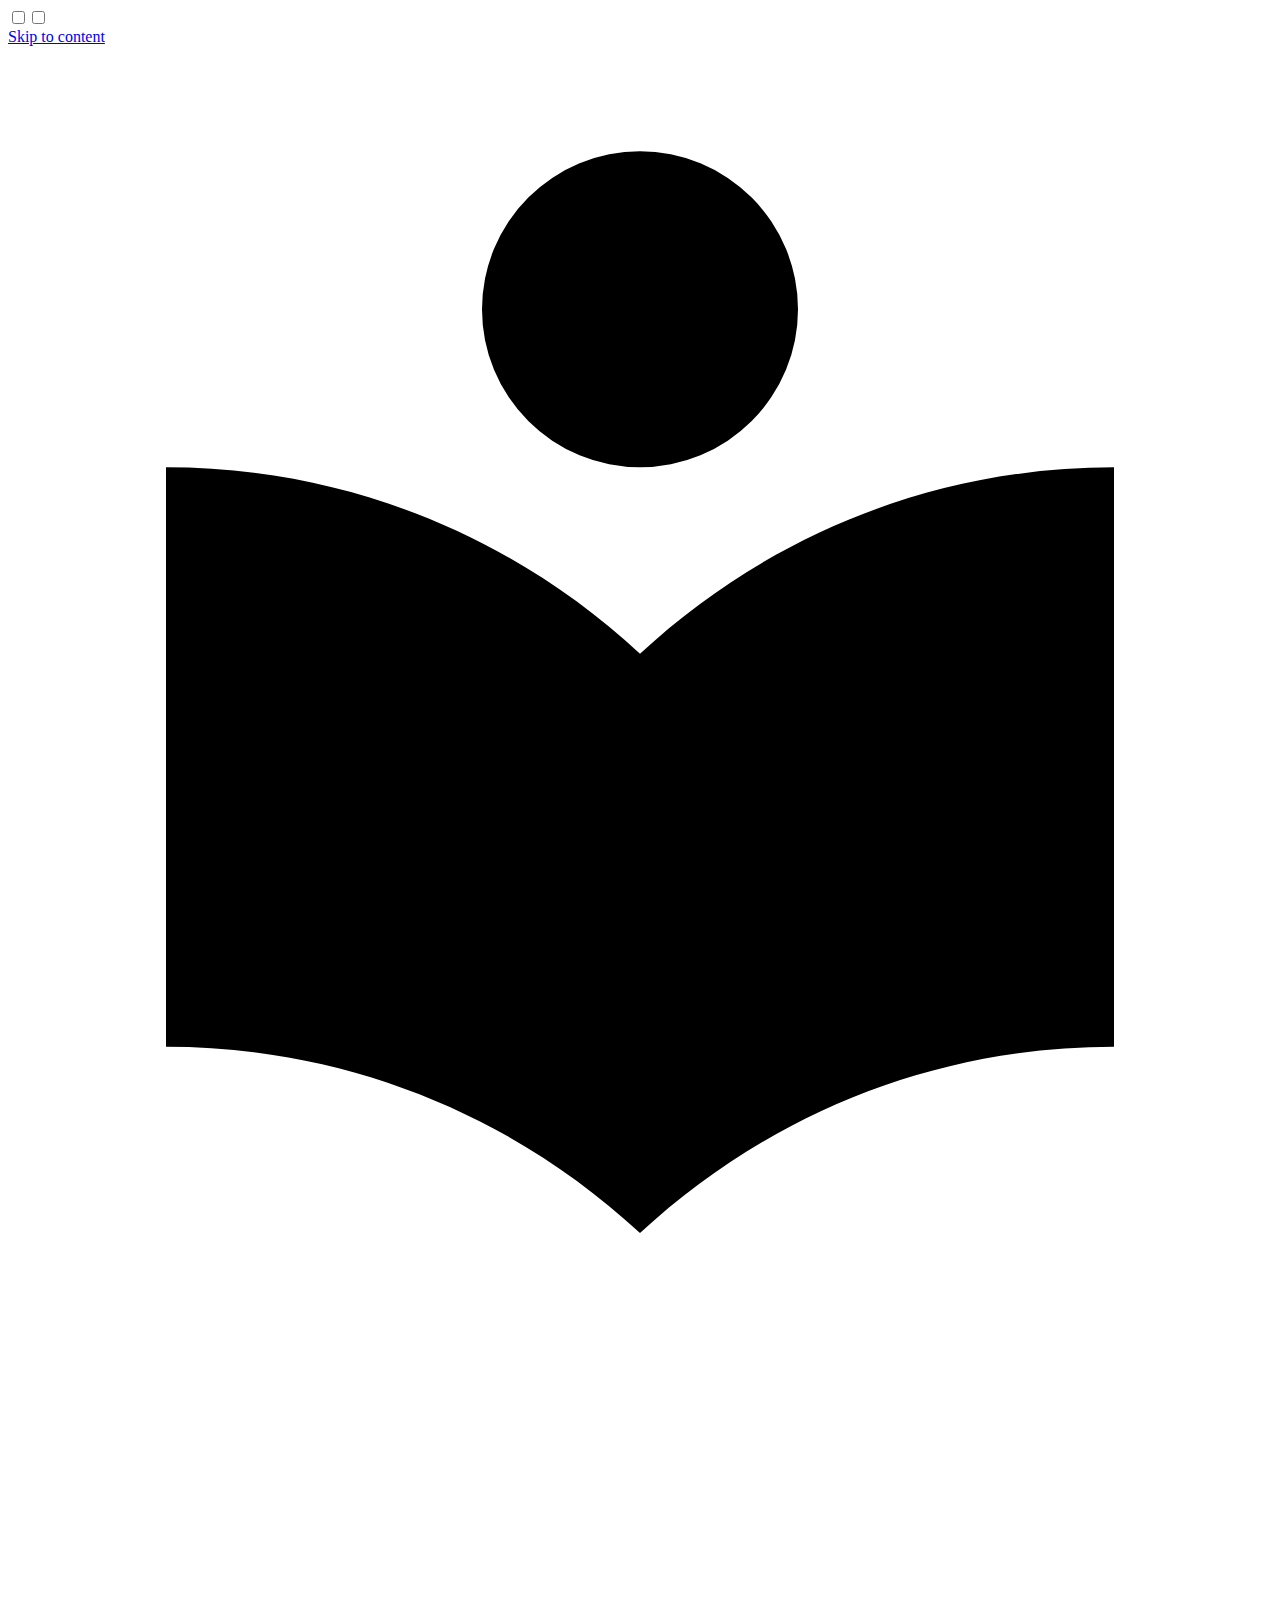
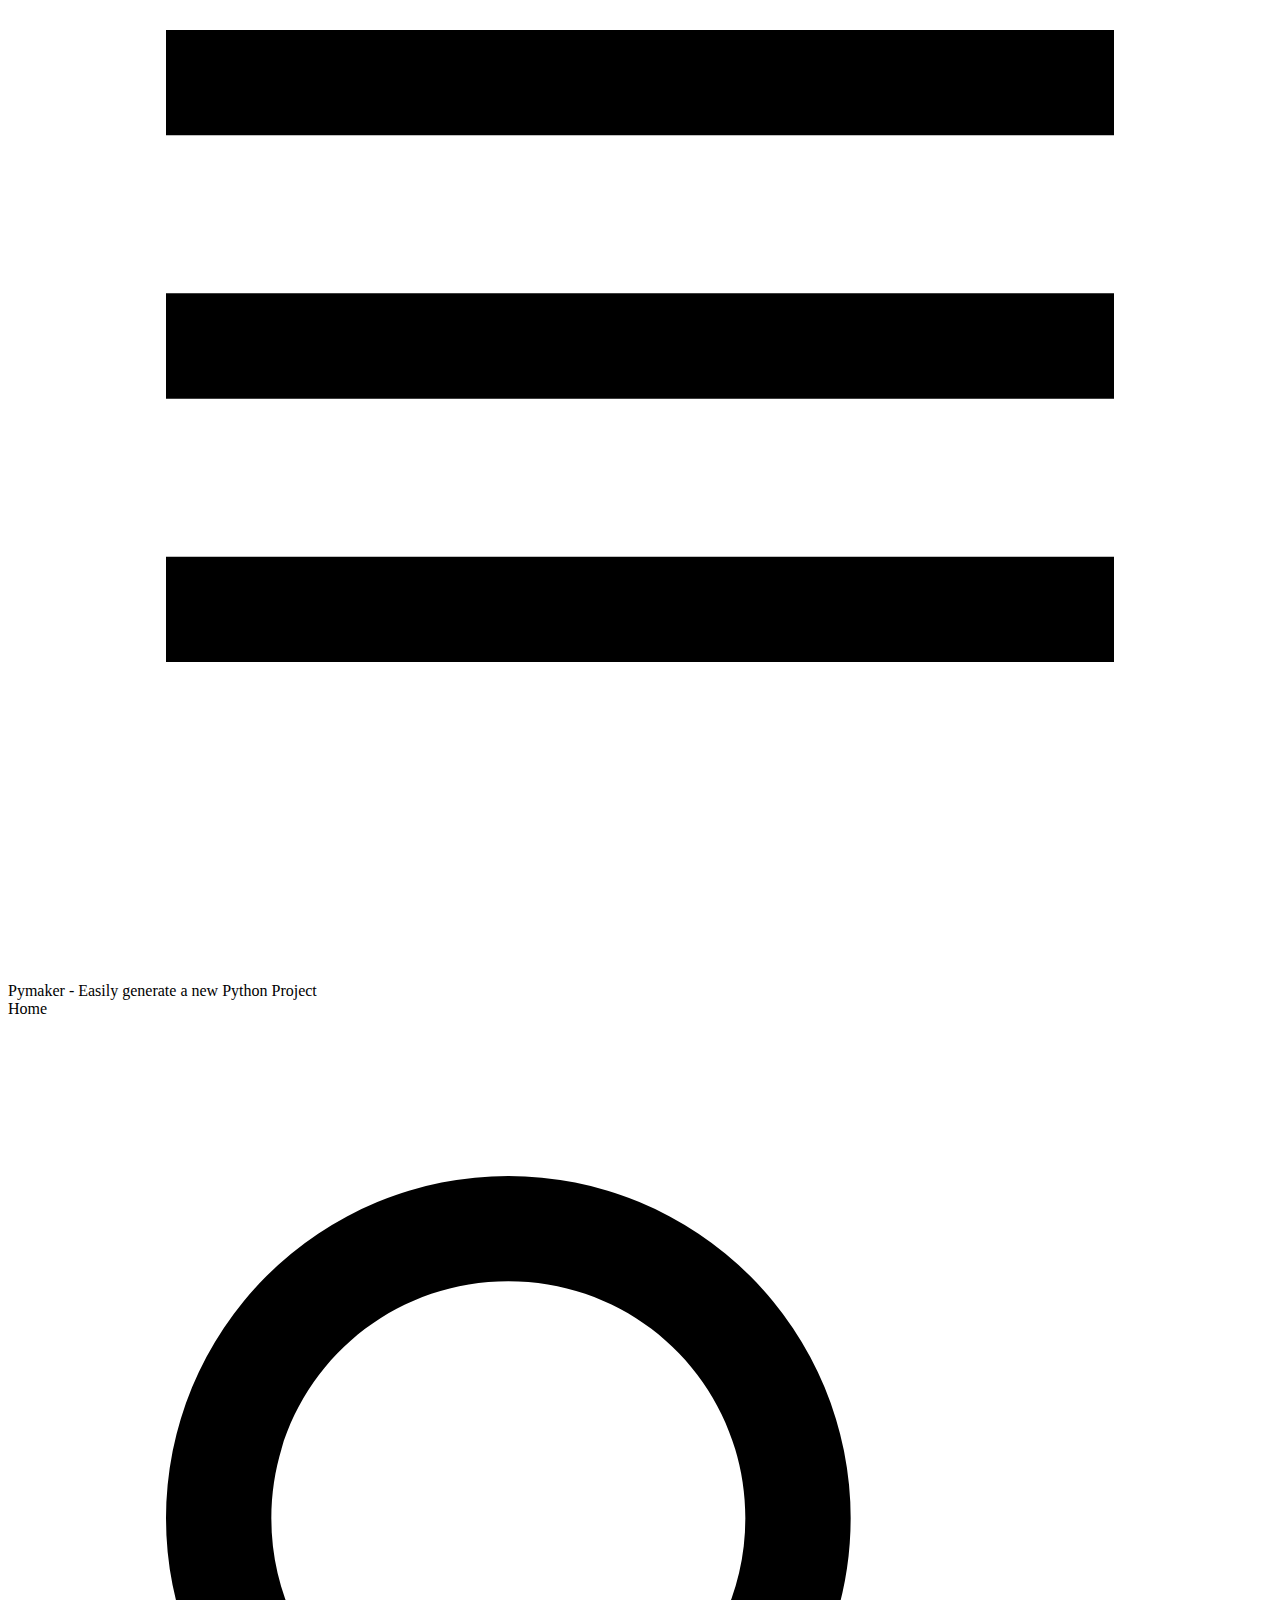
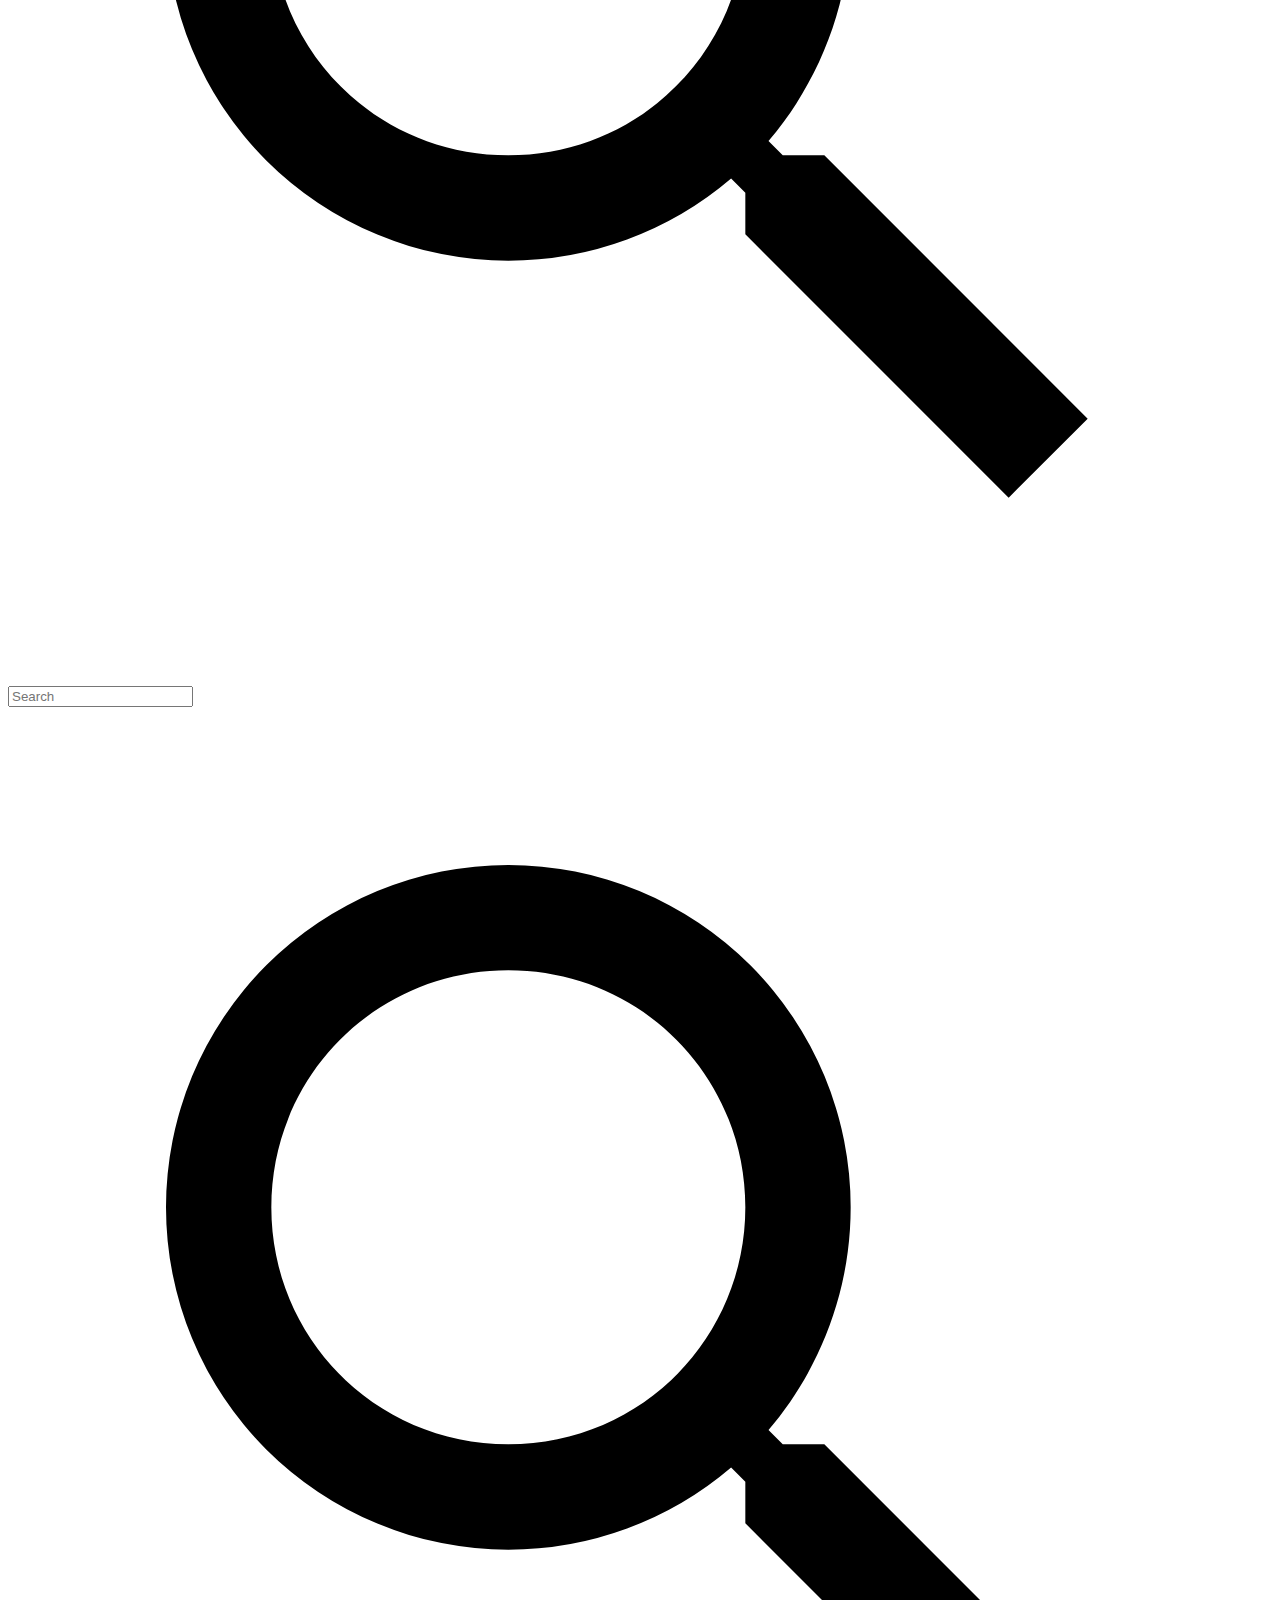
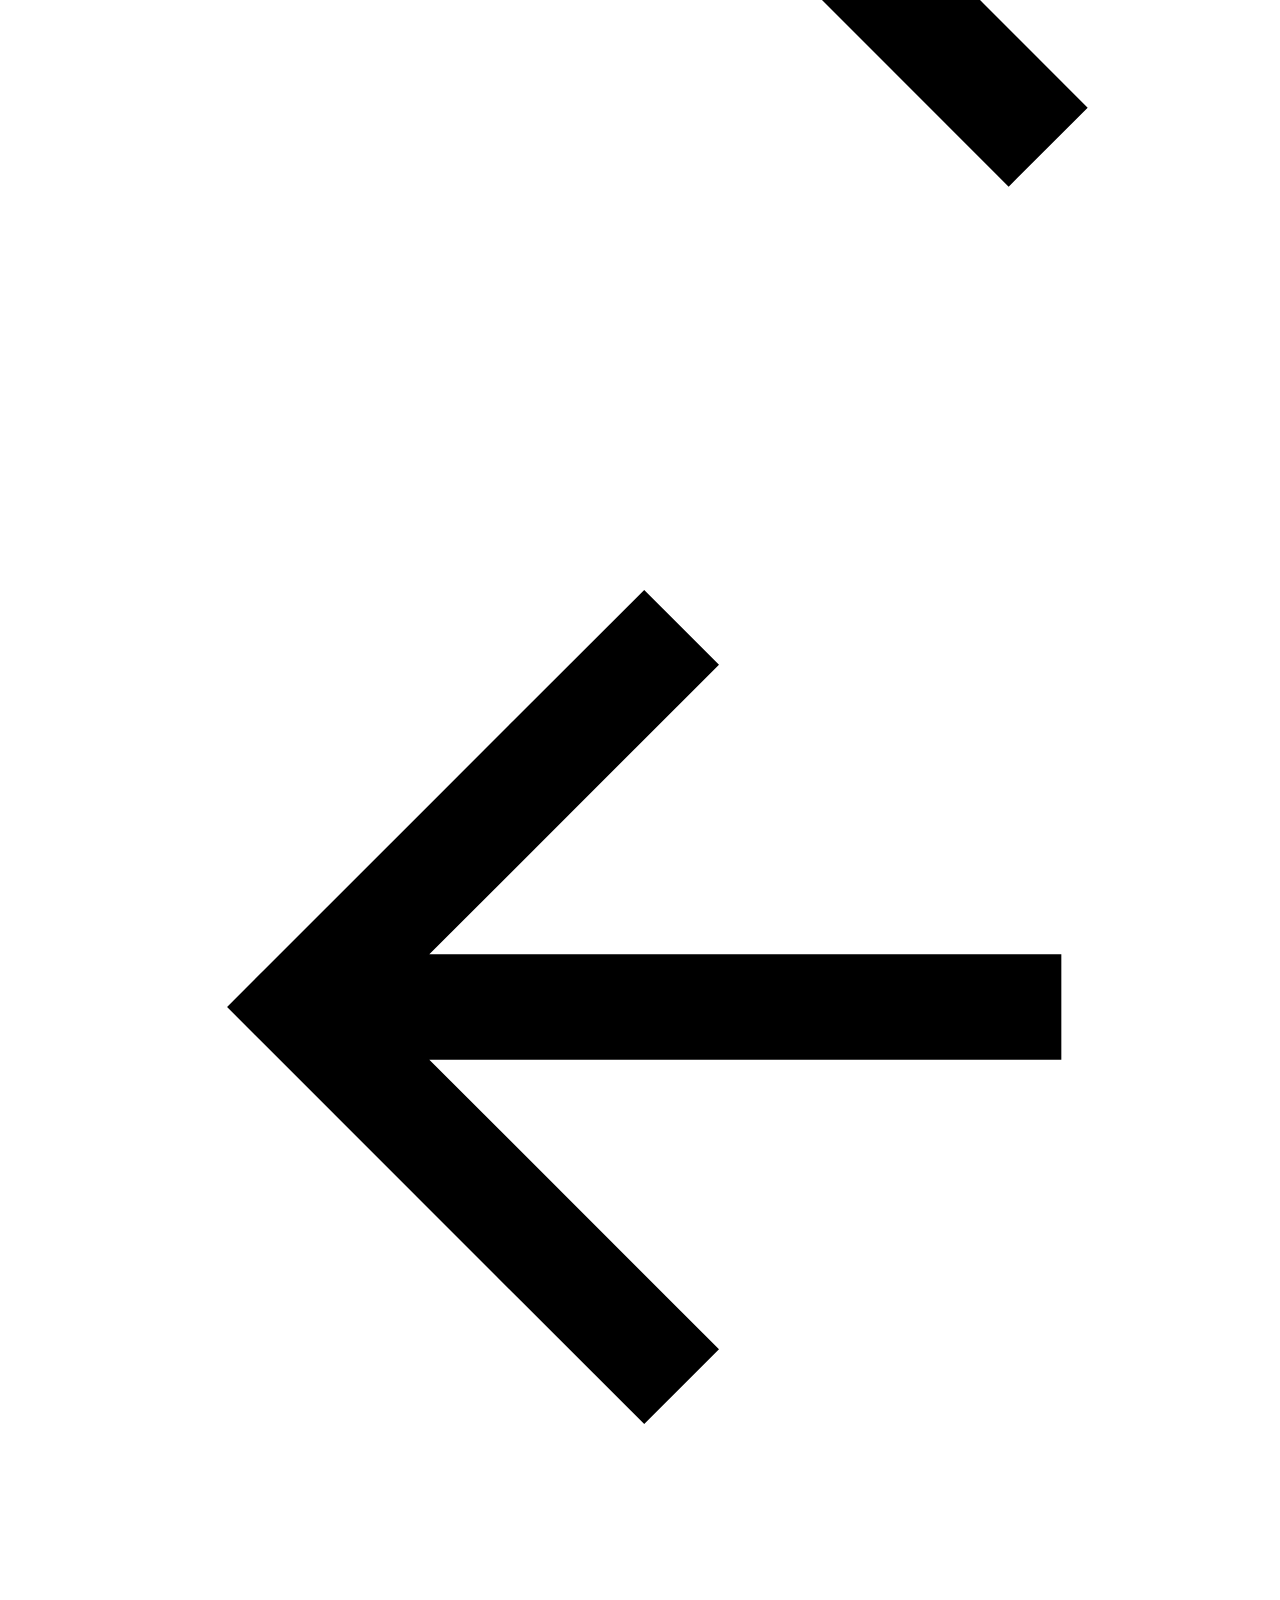
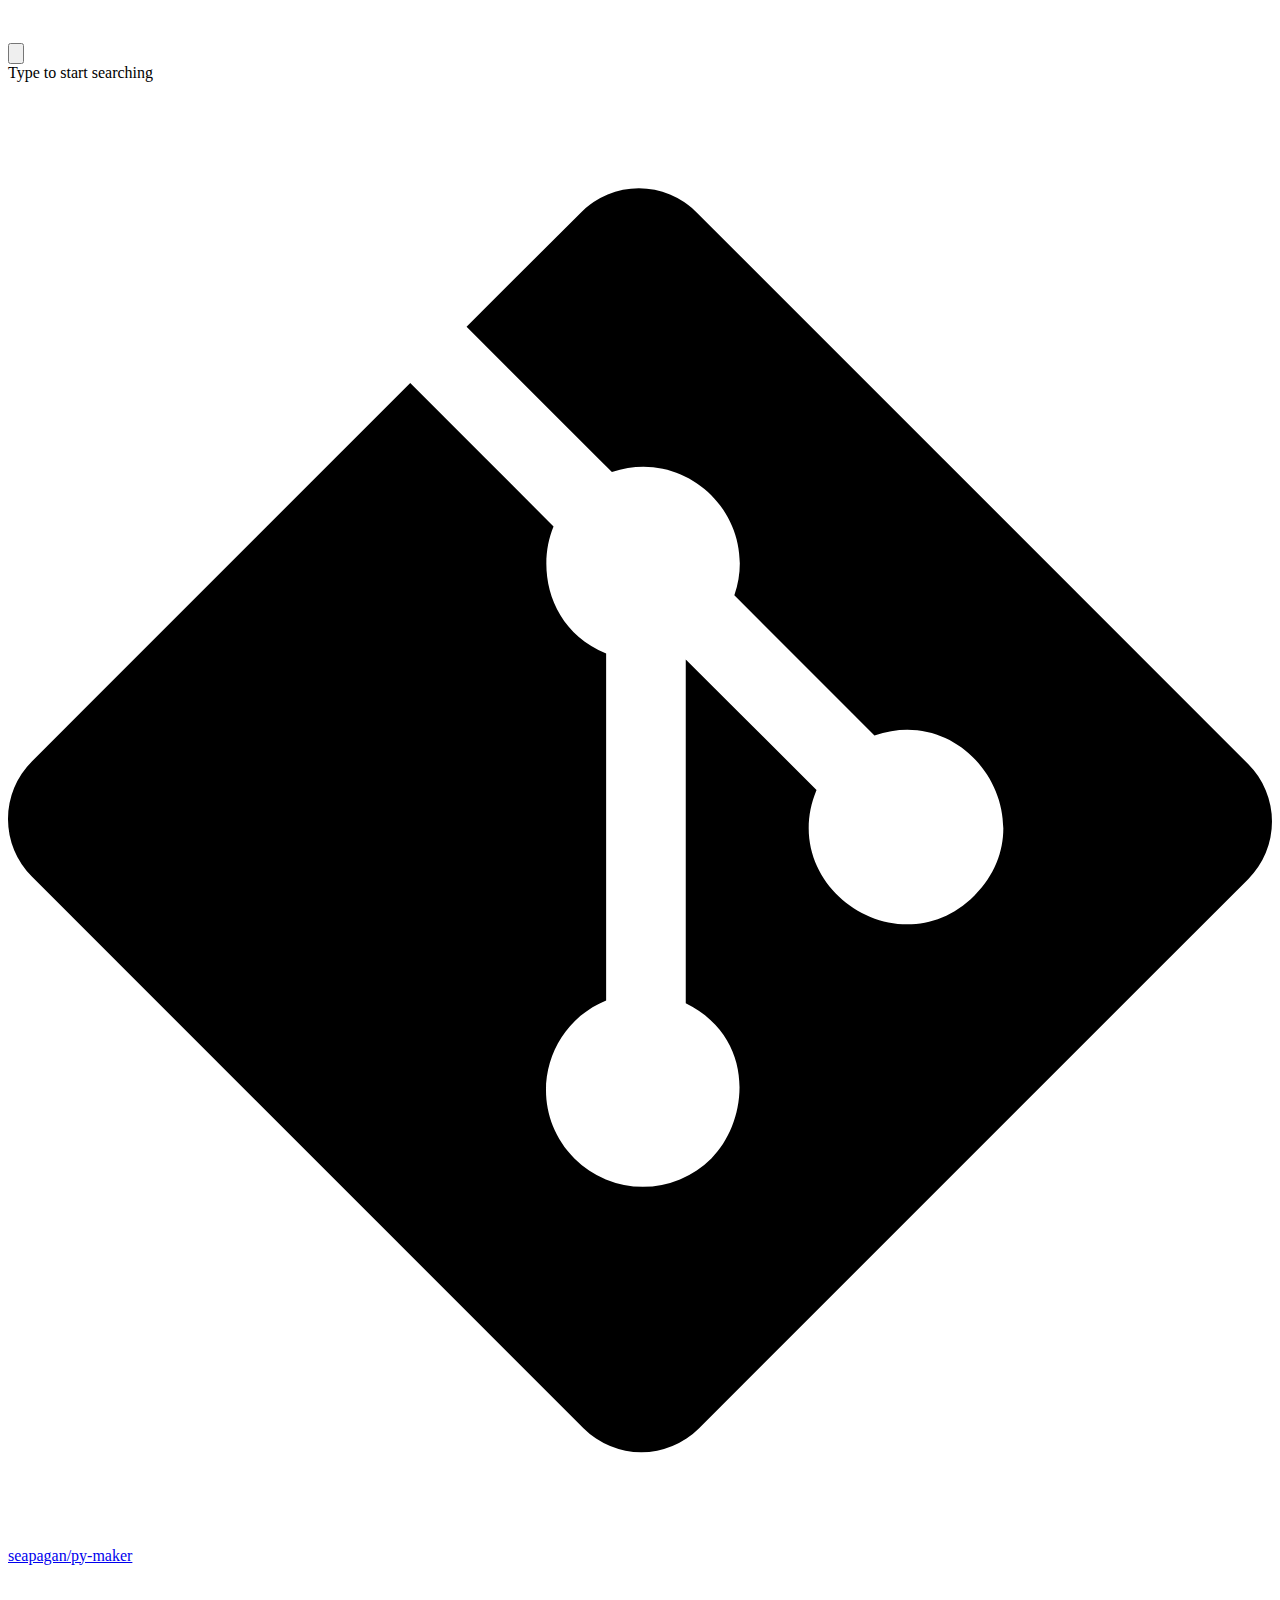
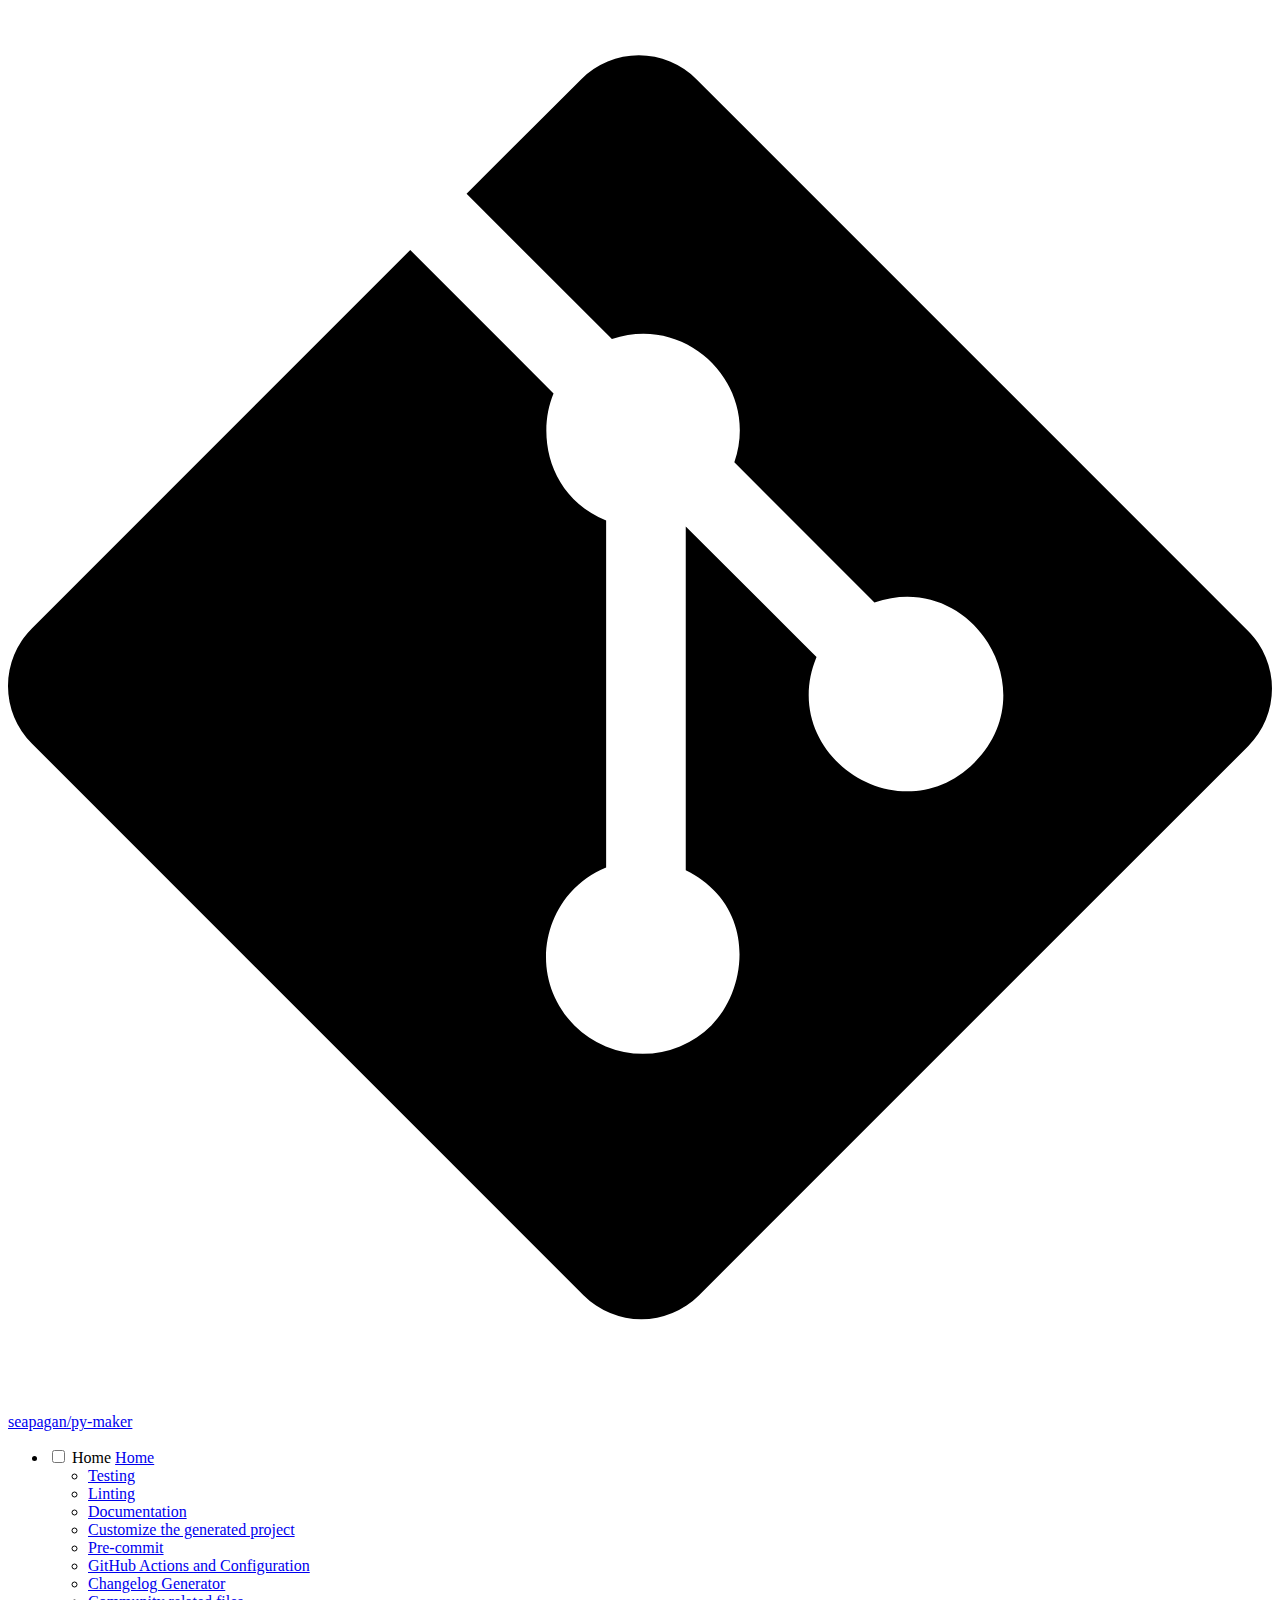
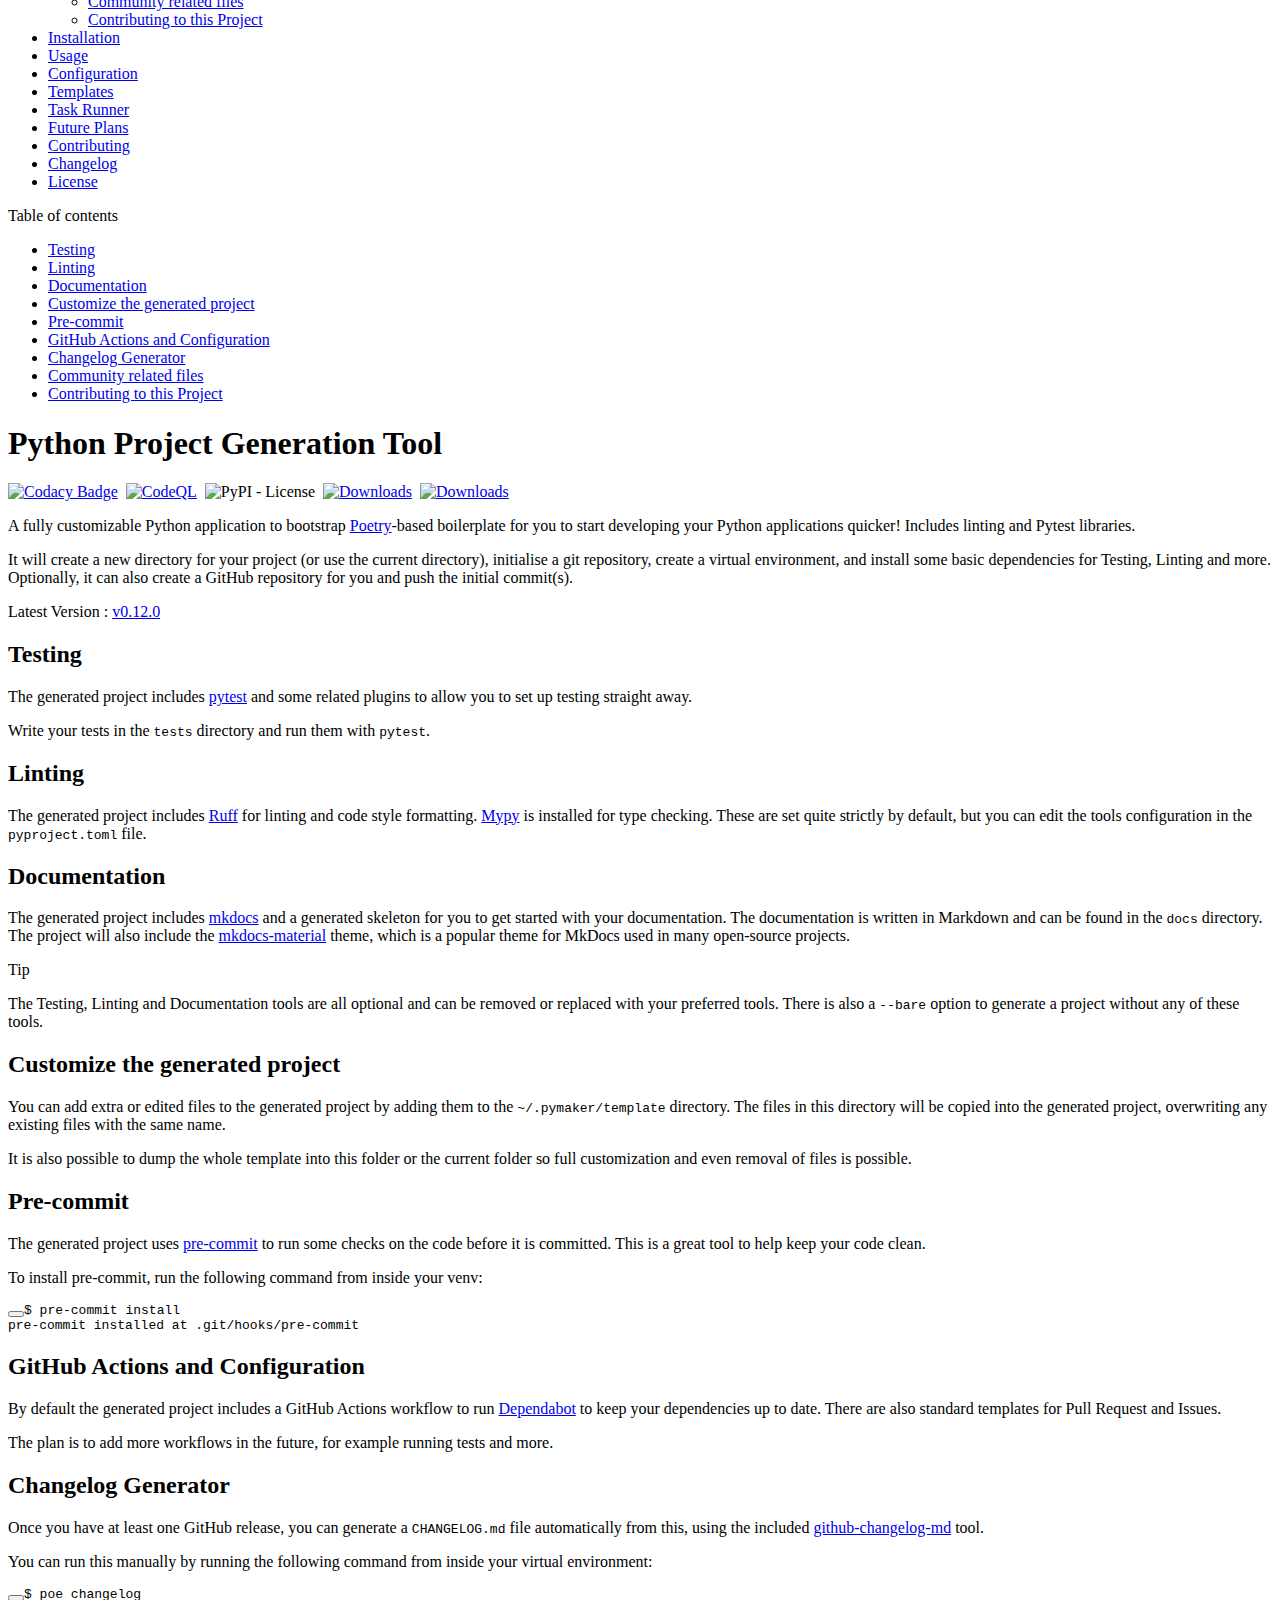
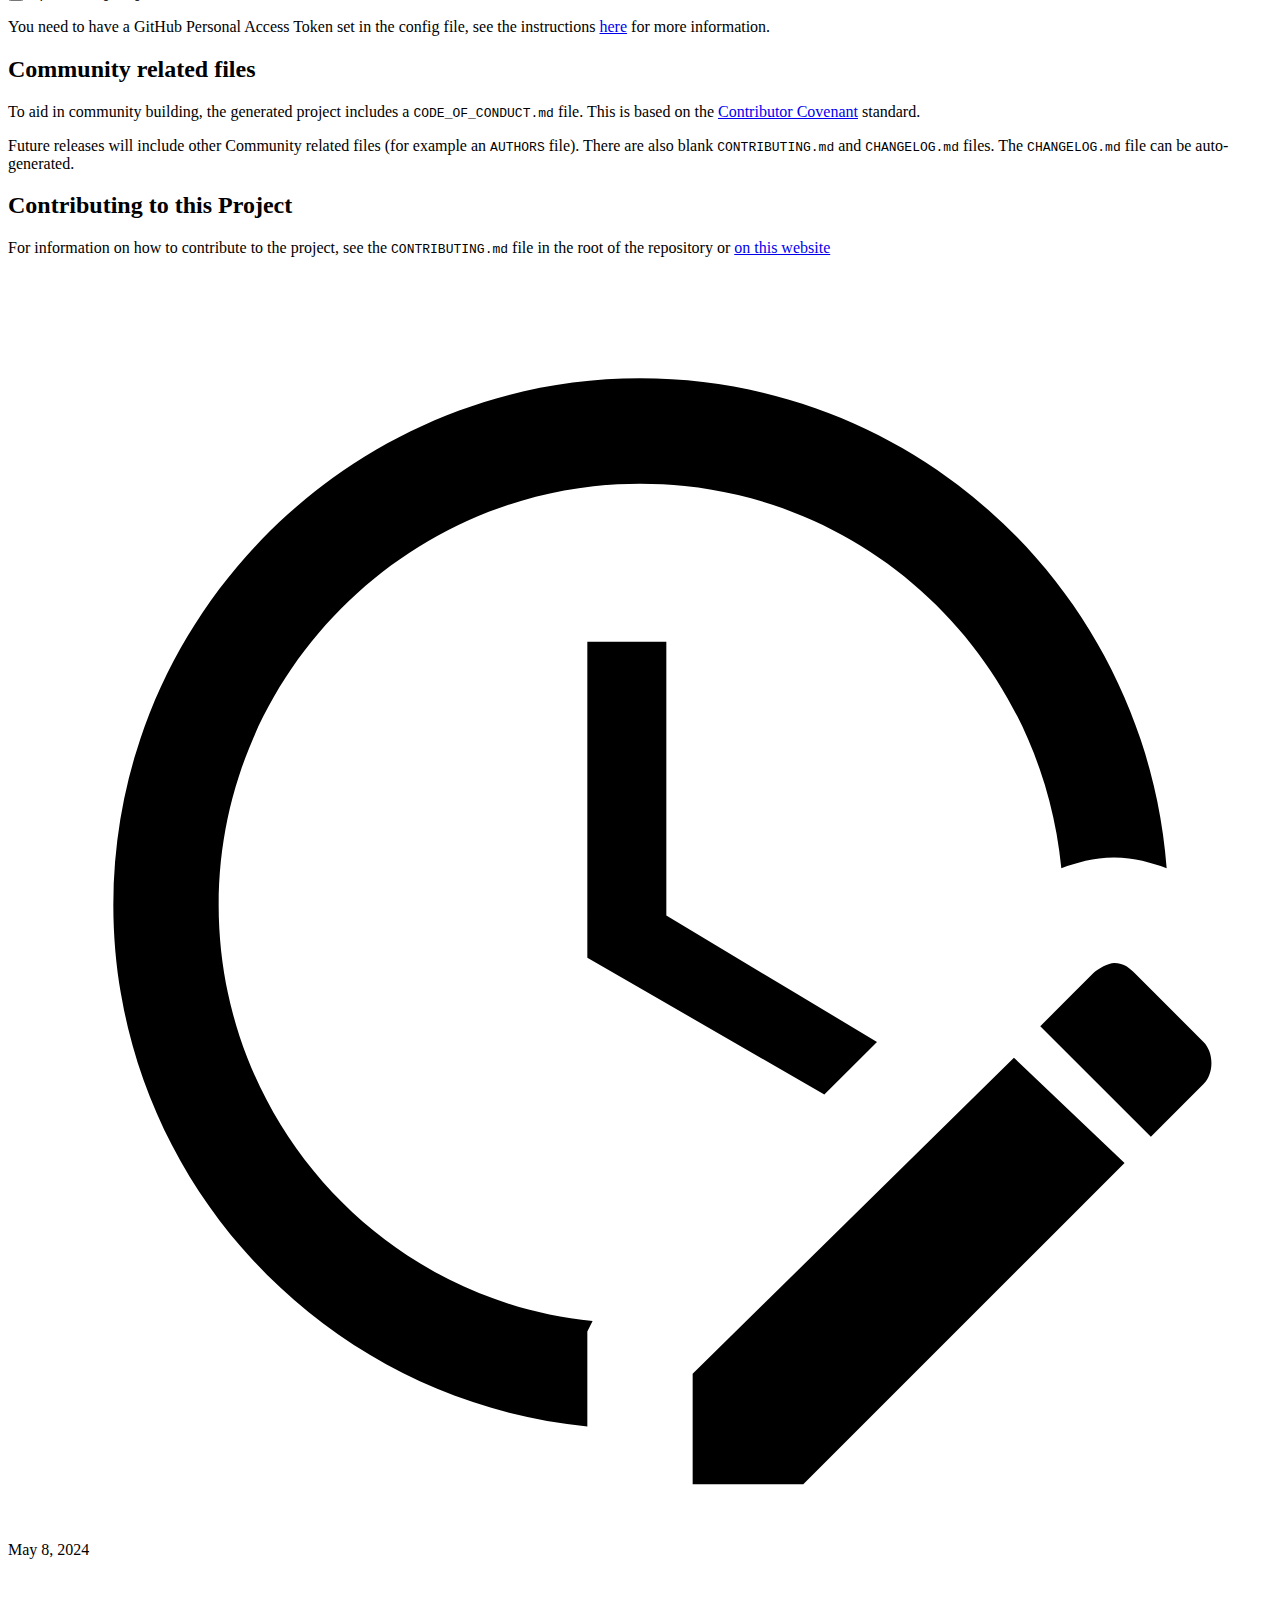
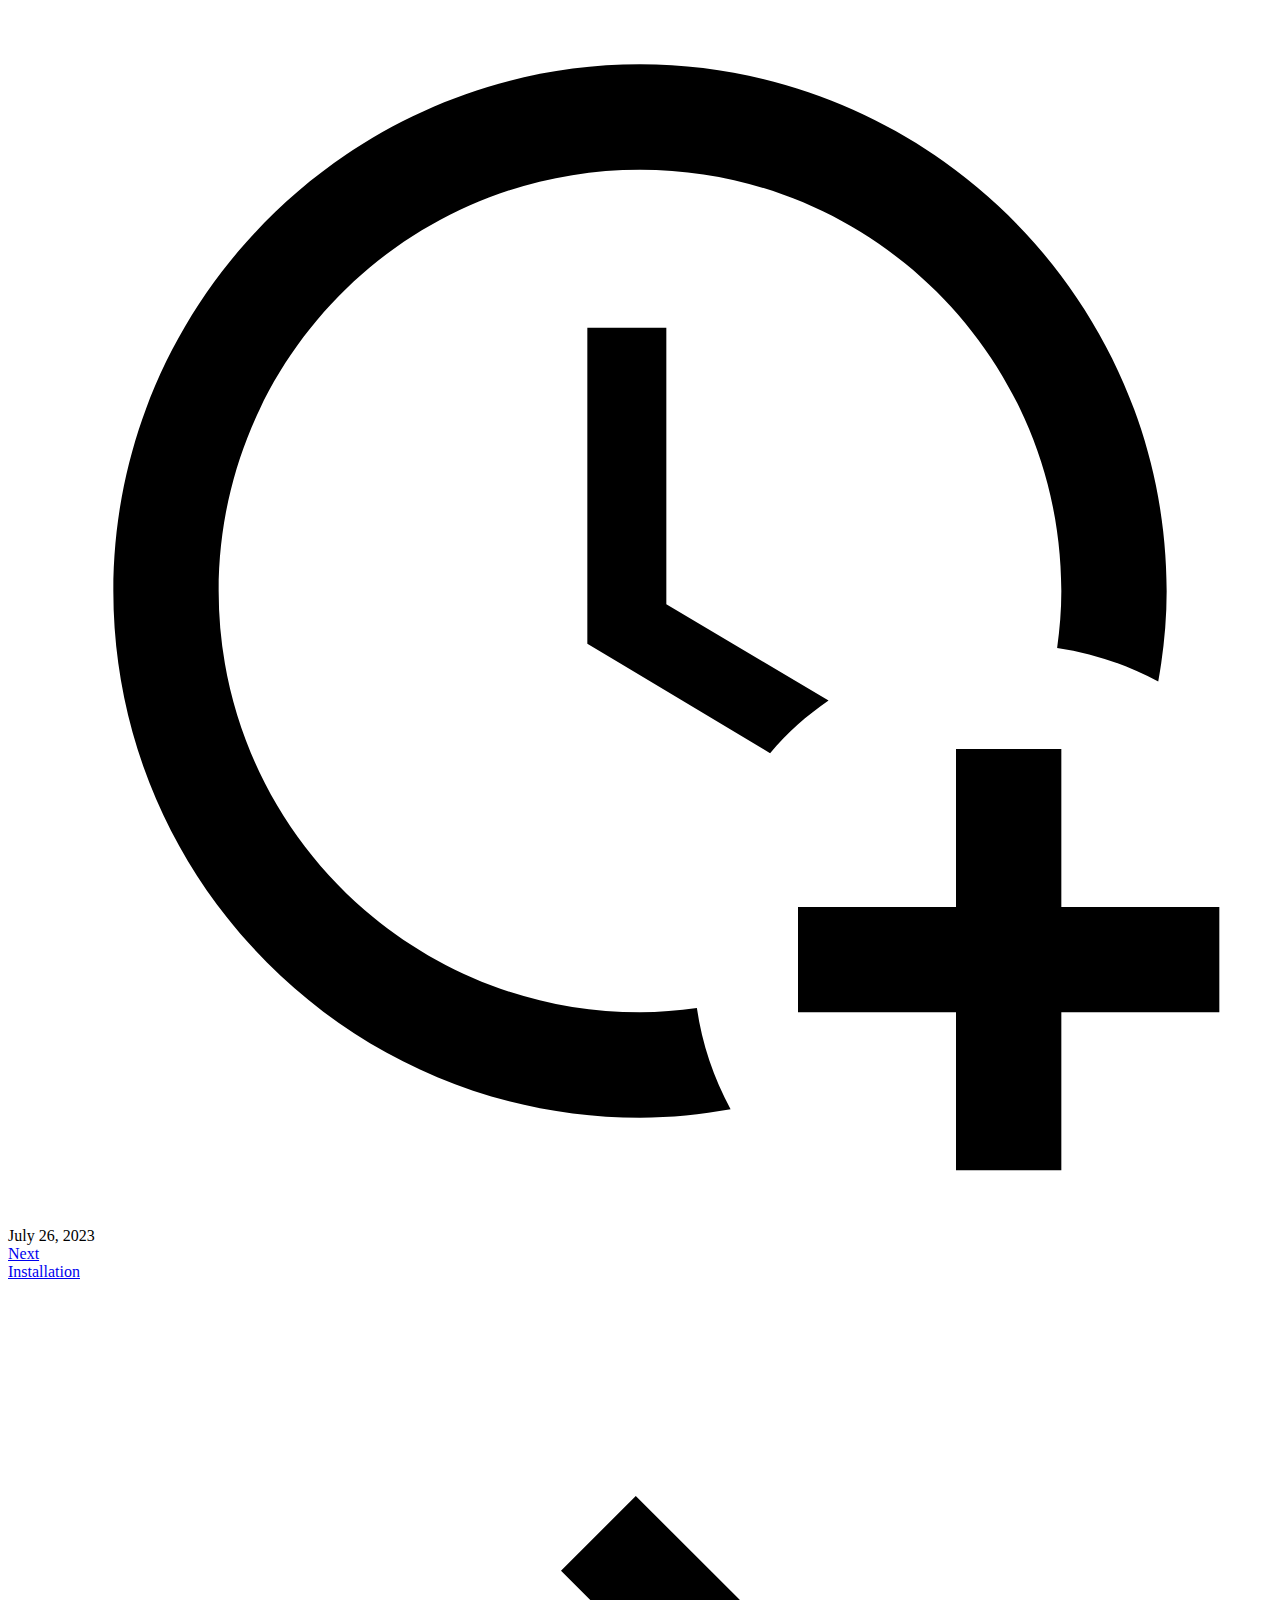
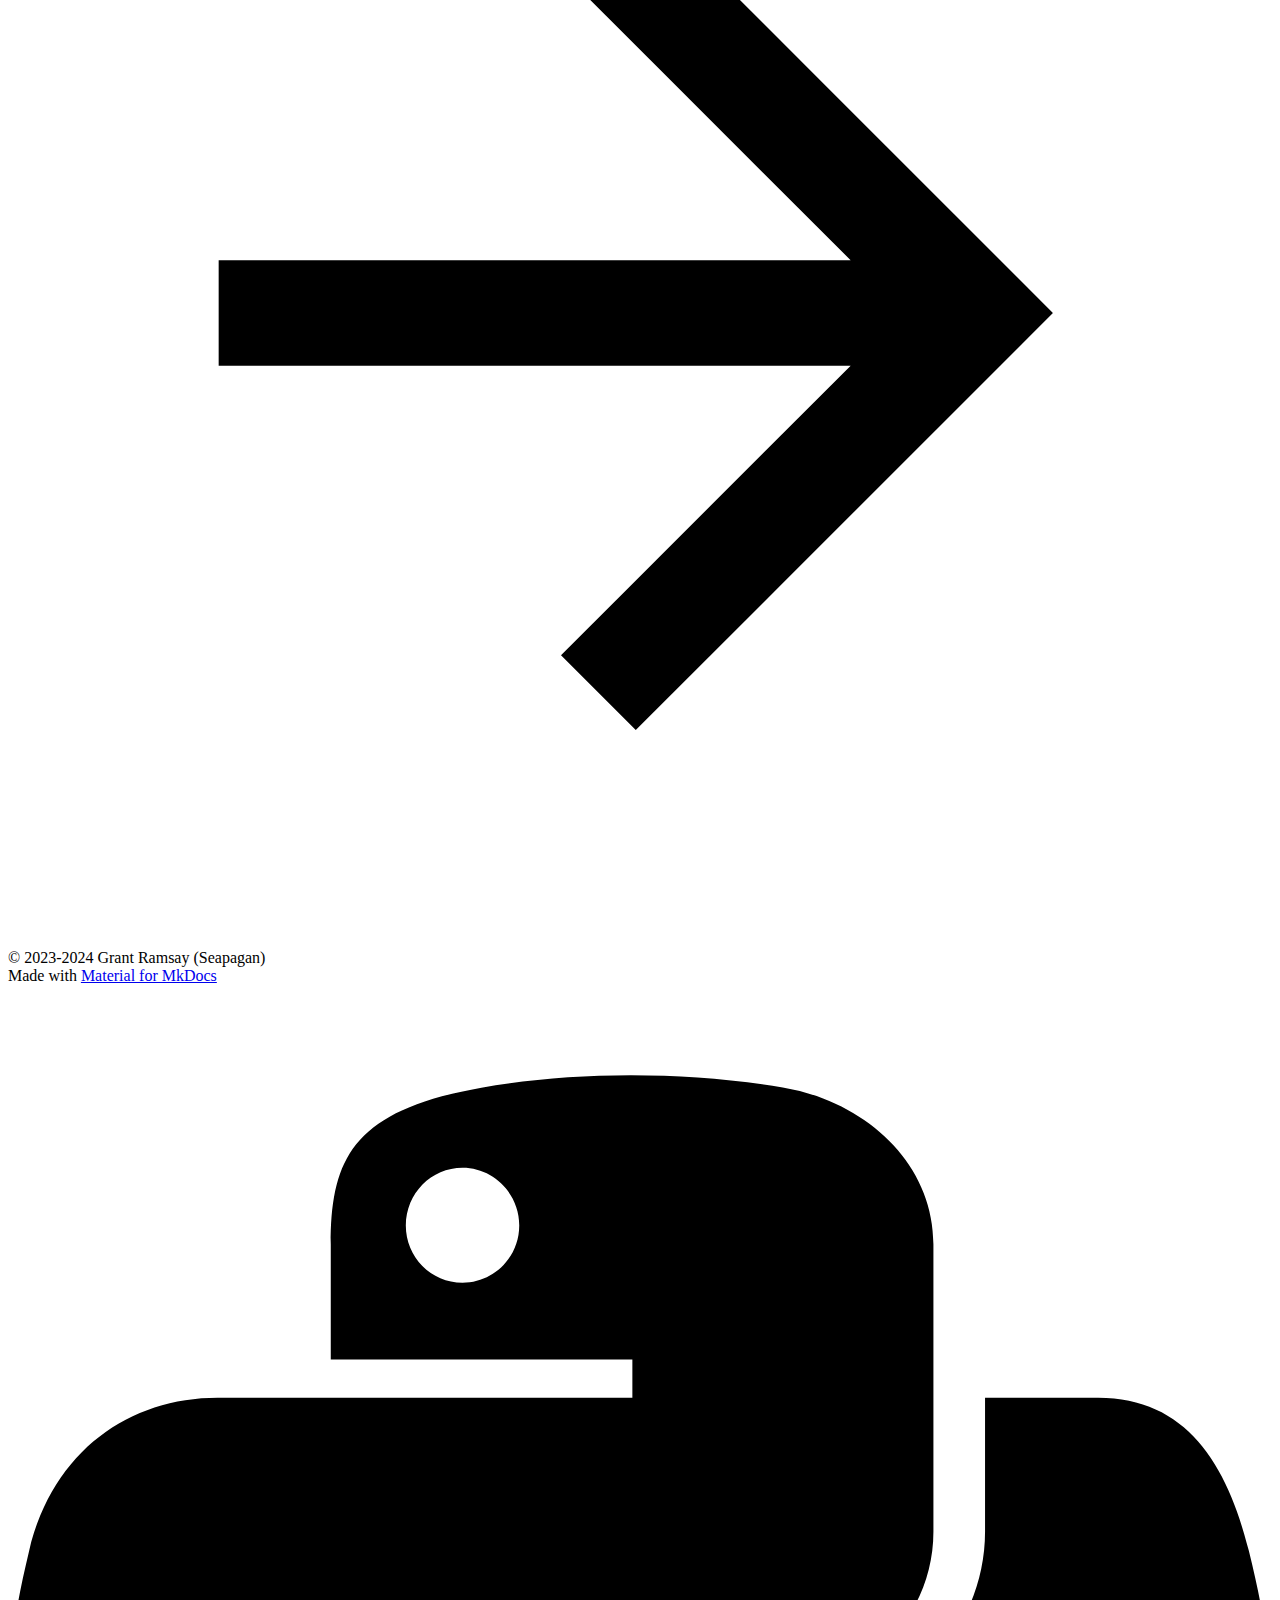
==== commit d03c5acd: "Deployed 17fe486 with MkDocs version: 1.6.0" ====
--- a/index.html
+++ b/index.html
@@ -1,5 +1,5 @@
 <!doctype html><html lang=en class=no-js><head><meta charset=utf-8><meta name=viewport content="width=device-width,initial-scale=1"><link href=https://pymaker.seapagan.net/ rel=canonical><link href=installation/ rel=next><link rel=icon href=assets/images/favicon.png><meta name=generator content="mkdocs-1.6.0, mkdocs-material-9.5.21"><title>Pymaker - Easily generate a new Python Project</title><link rel=stylesheet href=assets/stylesheets/main.66ac8b77.min.css><link rel=stylesheet href=assets/stylesheets/palette.06af60db.min.css><link rel=preconnect href=https://fonts.gstatic.com crossorigin><link rel=stylesheet href="https://fonts.googleapis.com/css?family=Roboto:300,300i,400,400i,700,700i%7CRoboto+Mono:400,400i,700,700i&display=fallback"><style>:root{--md-text-font:"Roboto";--md-code-font:"Roboto Mono"}</style><link rel=stylesheet href=assets/_mkdocstrings.css><link rel=stylesheet href=css/extra.css><script>__md_scope=new URL(".",location),__md_hash=e=>[...e].reduce((e,_)=>(e<<5)-e+_.charCodeAt(0),0),__md_get=(e,_=localStorage,t=__md_scope)=>JSON.parse(_.getItem(t.pathname+"."+e)),__md_set=(e,_,t=localStorage,a=__md_scope)=>{try{t.setItem(a.pathname+"."+e,JSON.stringify(_))}catch(e){}}</script></head><body dir=ltr data-md-color-scheme=default data-md-color-primary=light-blue data-md-color-accent=blue><input class=md-toggle data-md-toggle=drawer type=checkbox id=__drawer autocomplete=off><input class=md-toggle data-md-toggle=search type=checkbox id=__search autocomplete=off><label class=md-overlay for=__drawer></label><div data-md-component=skip><a href=#python-project-generation-tool class=md-skip> Skip to content </a></div><div data-md-component=announce></div><header class="md-header md-header--shadow" data-md-component=header><nav class="md-header__inner md-grid" aria-label=Header><a href=. title="Pymaker - Easily generate a new Python Project" class="md-header__button md-logo" aria-label="Pymaker - Easily generate a new Python Project" data-md-component=logo><svg xmlns=http://www.w3.org/2000/svg viewbox="0 0 24 24"><path d="M12 8a3 3 0 0 0 3-3 3 3 0 0 0-3-3 3 3 0 0 0-3 3 3 3 0 0 0 3 3m0 3.54C9.64 9.35 6.5 8 3 8v11c3.5 0 6.64 1.35 9 3.54 2.36-2.19 5.5-3.54 9-3.54V8c-3.5 0-6.64 1.35-9 3.54Z"/></svg></a><label class="md-header__button md-icon" for=__drawer><svg xmlns=http://www.w3.org/2000/svg viewbox="0 0 24 24"><path d="M3 6h18v2H3V6m0 5h18v2H3v-2m0 5h18v2H3v-2Z"/></svg></label><div class=md-header__title data-md-component=header-title><div class=md-header__ellipsis><div class=md-header__topic><span class=md-ellipsis> Pymaker - Easily generate a new Python Project </span></div><div class=md-header__topic data-md-component=header-topic><span class=md-ellipsis> Home </span></div></div></div><label class="md-header__button md-icon" for=__search><svg xmlns=http://www.w3.org/2000/svg viewbox="0 0 24 24"><path d="M9.5 3A6.5 6.5 0 0 1 16 9.5c0 1.61-.59 3.09-1.56 4.23l.27.27h.79l5 5-1.5 1.5-5-5v-.79l-.27-.27A6.516 6.516 0 0 1 9.5 16 6.5 6.5 0 0 1 3 9.5 6.5 6.5 0 0 1 9.5 3m0 2C7 5 5 7 5 9.5S7 14 9.5 14 14 12 14 9.5 12 5 9.5 5Z"/></svg></label><div class=md-search data-md-component=search role=dialog><label class=md-search__overlay for=__search></label><div class=md-search__inner role=search><form class=md-search__form name=search><input type=text class=md-search__input name=query aria-label=Search placeholder=Search autocapitalize=off autocorrect=off autocomplete=off spellcheck=false data-md-component=search-query required><label class="md-search__icon md-icon" for=__search><svg xmlns=http://www.w3.org/2000/svg viewbox="0 0 24 24"><path d="M9.5 3A6.5 6.5 0 0 1 16 9.5c0 1.61-.59 3.09-1.56 4.23l.27.27h.79l5 5-1.5 1.5-5-5v-.79l-.27-.27A6.516 6.516 0 0 1 9.5 16 6.5 6.5 0 0 1 3 9.5 6.5 6.5 0 0 1 9.5 3m0 2C7 5 5 7 5 9.5S7 14 9.5 14 14 12 14 9.5 12 5 9.5 5Z"/></svg><svg xmlns=http://www.w3.org/2000/svg viewbox="0 0 24 24"><path d="M20 11v2H8l5.5 5.5-1.42 1.42L4.16 12l7.92-7.92L13.5 5.5 8 11h12Z"/></svg></label><nav class=md-search__options aria-label=Search><button type=reset class="md-search__icon md-icon" title=Clear aria-label=Clear tabindex=-1><svg xmlns=http://www.w3.org/2000/svg viewbox="0 0 24 24"><path d="M19 6.41 17.59 5 12 10.59 6.41 5 5 6.41 10.59 12 5 17.59 6.41 19 12 13.41 17.59 19 19 17.59 13.41 12 19 6.41Z"/></svg></button></nav></form><div class=md-search__output><div class=md-search__scrollwrap data-md-scrollfix><div class=md-search-result data-md-component=search-result><div class=md-search-result__meta> Initializing search </div><ol class=md-search-result__list role=presentation></ol></div></div></div></div></div><div class=md-header__source><a href=https://github.com/seapagan/py-maker title="Go to repository" class=md-source data-md-component=source><div class="md-source__icon md-icon"><svg xmlns=http://www.w3.org/2000/svg viewbox="0 0 448 512"><!-- Font Awesome Free 6.5.2 by @fontawesome - https://fontawesome.com License - https://fontawesome.com/license/free (Icons: CC BY 4.0, Fonts: SIL OFL 1.1, Code: MIT License) Copyright 2024 Fonticons, Inc.--><path d="M439.55 236.05 244 40.45a28.87 28.87 0 0 0-40.81 0l-40.66 40.63 51.52 51.52c27.06-9.14 52.68 16.77 43.39 43.68l49.66 49.66c34.23-11.8 61.18 31 35.47 56.69-26.49 26.49-70.21-2.87-56-37.34L240.22 199v121.85c25.3 12.54 22.26 41.85 9.08 55a34.34 34.34 0 0 1-48.55 0c-17.57-17.6-11.07-46.91 11.25-56v-123c-20.8-8.51-24.6-30.74-18.64-45L142.57 101 8.45 235.14a28.86 28.86 0 0 0 0 40.81l195.61 195.6a28.86 28.86 0 0 0 40.8 0l194.69-194.69a28.86 28.86 0 0 0 0-40.81z"/></svg></div><div class=md-source__repository> seapagan/py-maker </div></a></div></nav></header><div class=md-container data-md-component=container><main class=md-main data-md-component=main><div class="md-main__inner md-grid"><div class="md-sidebar md-sidebar--primary" data-md-component=sidebar data-md-type=navigation><div class=md-sidebar__scrollwrap><div class=md-sidebar__inner><nav class="md-nav md-nav--primary" aria-label=Navigation data-md-level=0><label class=md-nav__title for=__drawer><a href=. title="Pymaker - Easily generate a new Python Project" class="md-nav__button md-logo" aria-label="Pymaker - Easily generate a new Python Project" data-md-component=logo><svg xmlns=http://www.w3.org/2000/svg viewbox="0 0 24 24"><path d="M12 8a3 3 0 0 0 3-3 3 3 0 0 0-3-3 3 3 0 0 0-3 3 3 3 0 0 0 3 3m0 3.54C9.64 9.35 6.5 8 3 8v11c3.5 0 6.64 1.35 9 3.54 2.36-2.19 5.5-3.54 9-3.54V8c-3.5 0-6.64 1.35-9 3.54Z"/></svg></a> Pymaker - Easily generate a new Python Project </label><div class=md-nav__source><a href=https://github.com/seapagan/py-maker title="Go to repository" class=md-source data-md-component=source><div class="md-source__icon md-icon"><svg xmlns=http://www.w3.org/2000/svg viewbox="0 0 448 512"><!-- Font Awesome Free 6.5.2 by @fontawesome - https://fontawesome.com License - https://fontawesome.com/license/free (Icons: CC BY 4.0, Fonts: SIL OFL 1.1, Code: MIT License) Copyright 2024 Fonticons, Inc.--><path d="M439.55 236.05 244 40.45a28.87 28.87 0 0 0-40.81 0l-40.66 40.63 51.52 51.52c27.06-9.14 52.68 16.77 43.39 43.68l49.66 49.66c34.23-11.8 61.18 31 35.47 56.69-26.49 26.49-70.21-2.87-56-37.34L240.22 199v121.85c25.3 12.54 22.26 41.85 9.08 55a34.34 34.34 0 0 1-48.55 0c-17.57-17.6-11.07-46.91 11.25-56v-123c-20.8-8.51-24.6-30.74-18.64-45L142.57 101 8.45 235.14a28.86 28.86 0 0 0 0 40.81l195.61 195.6a28.86 28.86 0 0 0 40.8 0l194.69-194.69a28.86 28.86 0 0 0 0-40.81z"/></svg></div><div class=md-source__repository> seapagan/py-maker </div></a></div><ul class=md-nav__list data-md-scrollfix><li class="md-nav__item md-nav__item--active"><input class="md-nav__toggle md-toggle" type=checkbox id=__toc><label class="md-nav__link md-nav__link--active" for=__toc><span class=md-ellipsis> Home </span><span class="md-nav__icon md-icon"></span></label><a href=. class="md-nav__link md-nav__link--active"><span class=md-ellipsis> Home </span></a><nav class="md-nav md-nav--secondary" aria-label="Table of contents"><label class=md-nav__title for=__toc><span class="md-nav__icon md-icon"></span> Table of contents </label><ul class=md-nav__list data-md-component=toc data-md-scrollfix><li class=md-nav__item><a href=#testing class=md-nav__link><span class=md-ellipsis> Testing </span></a></li><li class=md-nav__item><a href=#linting class=md-nav__link><span class=md-ellipsis> Linting </span></a></li><li class=md-nav__item><a href=#documentation class=md-nav__link><span class=md-ellipsis> Documentation </span></a></li><li class=md-nav__item><a href=#customize-the-generated-project class=md-nav__link><span class=md-ellipsis> Customize the generated project </span></a></li><li class=md-nav__item><a href=#pre-commit class=md-nav__link><span class=md-ellipsis> Pre-commit </span></a></li><li class=md-nav__item><a href=#github-actions-and-configuration class=md-nav__link><span class=md-ellipsis> GitHub Actions and Configuration </span></a></li><li class=md-nav__item><a href=#changelog-generator class=md-nav__link><span class=md-ellipsis> Changelog Generator </span></a></li><li class=md-nav__item><a href=#community-related-files class=md-nav__link><span class=md-ellipsis> Community related files </span></a></li><li class=md-nav__item><a href=#contributing-to-this-project class=md-nav__link><span class=md-ellipsis> Contributing to this Project </span></a></li></ul></nav></li><li class=md-nav__item><a href=installation/ class=md-nav__link><span class=md-ellipsis> Installation </span></a></li><li class=md-nav__item><a href=usage/ class=md-nav__link><span class=md-ellipsis> Usage </span></a></li><li class=md-nav__item><a href=configuration/ class=md-nav__link><span class=md-ellipsis> Configuration </span></a></li><li class="md-nav__item md-nav__item--pruned md-nav__item--nested"><a href=template/internal/ class=md-nav__link><span class=md-ellipsis> Templates </span><span class="md-nav__icon md-icon"></span></a></li><li class=md-nav__item><a href=tasks/ class=md-nav__link><span class=md-ellipsis> Task Runner </span></a></li><li class=md-nav__item><a href=future-plans/ class=md-nav__link><span class=md-ellipsis> Future Plans </span></a></li><li class=md-nav__item><a href=contributing/ class=md-nav__link><span class=md-ellipsis> Contributing </span></a></li><li class=md-nav__item><a href=changelog/ class=md-nav__link><span class=md-ellipsis> Changelog </span></a></li><li class=md-nav__item><a href=license/ class=md-nav__link><span class=md-ellipsis> License </span></a></li></ul></nav></div></div></div><div class="md-sidebar md-sidebar--secondary" data-md-component=sidebar data-md-type=toc><div class=md-sidebar__scrollwrap><div class=md-sidebar__inner><nav class="md-nav md-nav--secondary" aria-label="Table of contents"><label class=md-nav__title for=__toc><span class="md-nav__icon md-icon"></span> Table of contents </label><ul class=md-nav__list data-md-component=toc data-md-scrollfix><li class=md-nav__item><a href=#testing class=md-nav__link><span class=md-ellipsis> Testing </span></a></li><li class=md-nav__item><a href=#linting class=md-nav__link><span class=md-ellipsis> Linting </span></a></li><li class=md-nav__item><a href=#documentation class=md-nav__link><span class=md-ellipsis> Documentation </span></a></li><li class=md-nav__item><a href=#customize-the-generated-project class=md-nav__link><span class=md-ellipsis> Customize the generated project </span></a></li><li class=md-nav__item><a href=#pre-commit class=md-nav__link><span class=md-ellipsis> Pre-commit </span></a></li><li class=md-nav__item><a href=#github-actions-and-configuration class=md-nav__link><span class=md-ellipsis> GitHub Actions and Configuration </span></a></li><li class=md-nav__item><a href=#changelog-generator class=md-nav__link><span class=md-ellipsis> Changelog Generator </span></a></li><li class=md-nav__item><a href=#community-related-files class=md-nav__link><span class=md-ellipsis> Community related files </span></a></li><li class=md-nav__item><a href=#contributing-to-this-project class=md-nav__link><span class=md-ellipsis> Contributing to this Project </span></a></li></ul></nav></div></div></div><div class=md-content data-md-component=content><article class="md-content__inner md-typeset"><h1 id=python-project-generation-tool>Python Project Generation Tool</h1><p><a href="https://app.codacy.com/gh/seapagan/py-maker/dashboard?utm_source=gh&utm_medium=referral&utm_content=&utm_campaign=Badge_grade"><img alt="Codacy
-Badge" src=https://app.codacy.com/project/badge/Grade/7c86940f816b455ab171dc8126476849></a>&nbsp; <a href=https://github.com/seapagan/py-maker/actions/workflows/codeql.yml><img alt=CodeQL src=https://github.com/seapagan/py-maker/actions/workflows/codeql.yml/badge.svg></a>&nbsp; <img alt="PyPI - License" src=https://img.shields.io/pypi/l/pyproject-maker>&nbsp; <a href=https://pepy.tech/project/pyproject-maker><img alt=Downloads src="https://static.pepy.tech/personalized-badge/pyproject-maker?period=week&units=international_system&left_color=black&right_color=green&left_text=Weekly%20Downloads"></a>&nbsp; <a href=https://pepy.tech/project/pyproject-maker><img alt=Downloads src="https://static.pepy.tech/personalized-badge/pyproject-maker?period=total&units=international_system&left_color=black&right_color=green&left_text=Total%20Downloads"></a></p><p>A fully customizable Python application to bootstrap <a href=https://python-poetry.org/ target=_blank>Poetry</a>-based boilerplate for you to start developing your Python applications quicker! Includes linting and Pytest libraries.</p><p>It will create a new directory for your project (or use the current directory), initialise a git repository, create a virtual environment, and install some basic dependencies for Testing, Linting and more. Optionally, it can also create a GitHub repository for you and push the initial commit(s).</p><p>Latest Version : <a href=https://pypi.org/project/pyproject-maker/ target=_blank>v0.11.0</a></p><h2 id=testing>Testing</h2><p>The generated project includes <a href=https://docs.pytest.org/en/latest/ target=_blank>pytest</a> and some related plugins to allow you to set up testing straight away.</p><p>Write your tests in the <code>tests</code> directory and run them with <code>pytest</code>.</p><h2 id=linting>Linting</h2><p>The generated project includes <a href=https://docs.astral.sh/ruff/ target=_blank>Ruff</a> for linting and code style formatting. <a href=http://mypy-lang.org/ target=_blank>Mypy</a> is installed for type checking. These are set quite strictly by default, but you can edit the tools configuration in the <code>pyproject.toml</code> file.</p><h2 id=documentation>Documentation</h2><p>The generated project includes <a href=https://www.mkdocs.org/ target=_blank>mkdocs</a> and a generated skeleton for you to get started with your documentation. The documentation is written in Markdown and can be found in the <code>docs</code> directory. The project will also include the <a href=https://squidfunk.github.io/mkdocs-material/ target=_blank>mkdocs-material</a> theme, which is a popular theme for MkDocs used in many open-source projects.</p><div class="admonition tip"><p class=admonition-title>Tip</p><p>The Testing, Linting and Documentation tools are all optional and can be removed or replaced with your preferred tools. There is also a <code>--bare</code> option to generate a project without any of these tools.</p></div><h2 id=customize-the-generated-project>Customize the generated project</h2><p>You can add extra or edited files to the generated project by adding them to the <code>~/.pymaker/template</code> directory. The files in this directory will be copied into the generated project, overwriting any existing files with the same name.</p><p>It is also possible to dump the whole template into this folder or the current folder so full customization and even removal of files is possible.</p><h2 id=pre-commit>Pre-commit</h2><p>The generated project uses <a href=https://pre-commit.com/ target=_blank>pre-commit</a> to run some checks on the code before it is committed. This is a great tool to help keep your code clean.</p><p>To install pre-commit, run the following command from inside your venv:</p><div class=highlight><pre><span></span><code><span class=gp>$ </span>pre-commit<span class=w> </span>install
+Badge" src=https://app.codacy.com/project/badge/Grade/7c86940f816b455ab171dc8126476849></a>&nbsp; <a href=https://github.com/seapagan/py-maker/actions/workflows/codeql.yml><img alt=CodeQL src=https://github.com/seapagan/py-maker/actions/workflows/codeql.yml/badge.svg></a>&nbsp; <img alt="PyPI - License" src=https://img.shields.io/pypi/l/pyproject-maker>&nbsp; <a href=https://pepy.tech/project/pyproject-maker><img alt=Downloads src="https://static.pepy.tech/personalized-badge/pyproject-maker?period=week&units=international_system&left_color=black&right_color=green&left_text=Weekly%20Downloads"></a>&nbsp; <a href=https://pepy.tech/project/pyproject-maker><img alt=Downloads src="https://static.pepy.tech/personalized-badge/pyproject-maker?period=total&units=international_system&left_color=black&right_color=green&left_text=Total%20Downloads"></a></p><p>A fully customizable Python application to bootstrap <a href=https://python-poetry.org/ target=_blank>Poetry</a>-based boilerplate for you to start developing your Python applications quicker! Includes linting and Pytest libraries.</p><p>It will create a new directory for your project (or use the current directory), initialise a git repository, create a virtual environment, and install some basic dependencies for Testing, Linting and more. Optionally, it can also create a GitHub repository for you and push the initial commit(s).</p><p>Latest Version : <a href=https://pypi.org/project/pyproject-maker/ target=_blank>v0.12.0</a></p><h2 id=testing>Testing</h2><p>The generated project includes <a href=https://docs.pytest.org/en/latest/ target=_blank>pytest</a> and some related plugins to allow you to set up testing straight away.</p><p>Write your tests in the <code>tests</code> directory and run them with <code>pytest</code>.</p><h2 id=linting>Linting</h2><p>The generated project includes <a href=https://docs.astral.sh/ruff/ target=_blank>Ruff</a> for linting and code style formatting. <a href=http://mypy-lang.org/ target=_blank>Mypy</a> is installed for type checking. These are set quite strictly by default, but you can edit the tools configuration in the <code>pyproject.toml</code> file.</p><h2 id=documentation>Documentation</h2><p>The generated project includes <a href=https://www.mkdocs.org/ target=_blank>mkdocs</a> and a generated skeleton for you to get started with your documentation. The documentation is written in Markdown and can be found in the <code>docs</code> directory. The project will also include the <a href=https://squidfunk.github.io/mkdocs-material/ target=_blank>mkdocs-material</a> theme, which is a popular theme for MkDocs used in many open-source projects.</p><div class="admonition tip"><p class=admonition-title>Tip</p><p>The Testing, Linting and Documentation tools are all optional and can be removed or replaced with your preferred tools. There is also a <code>--bare</code> option to generate a project without any of these tools.</p></div><h2 id=customize-the-generated-project>Customize the generated project</h2><p>You can add extra or edited files to the generated project by adding them to the <code>~/.pymaker/template</code> directory. The files in this directory will be copied into the generated project, overwriting any existing files with the same name.</p><p>It is also possible to dump the whole template into this folder or the current folder so full customization and even removal of files is possible.</p><h2 id=pre-commit>Pre-commit</h2><p>The generated project uses <a href=https://pre-commit.com/ target=_blank>pre-commit</a> to run some checks on the code before it is committed. This is a great tool to help keep your code clean.</p><p>To install pre-commit, run the following command from inside your venv:</p><div class=highlight><pre><span></span><code><span class=gp>$ </span>pre-commit<span class=w> </span>install
 <span class=go>pre-commit installed at .git/hooks/pre-commit</span>
 </code></pre></div><h2 id=github-actions-and-configuration>GitHub Actions and Configuration</h2><p>By default the generated project includes a GitHub Actions workflow to run <a href=https://dependabot.com/ target=_blank>Dependabot</a> to keep your dependencies up to date. There are also standard templates for Pull Request and Issues.</p><p>The plan is to add more workflows in the future, for example running tests and more.</p><h2 id=changelog-generator>Changelog Generator</h2><p>Once you have at least one GitHub release, you can generate a <code>CHANGELOG.md</code> file automatically from this, using the included <a href=https://changelog.seapagan.net/ target=_blank>github-changelog-md</a> tool.</p><p>You can run this manually by running the following command from inside your virtual environment:</p><div class=highlight><pre><span></span><code><span class=gp>$ </span>poe<span class=w> </span>changelog
-</code></pre></div><p>You need to have a GitHub Personal Access Token set in the config file, see the instructions <a href=https://changelog.seapagan.net/installation/#setup-a-github-pat target=_blank>here</a> for more information.</p><h2 id=community-related-files>Community related files</h2><p>To aid in community building, the generated project includes a <code>CODE_OF_CONDUCT.md</code> file. This is based on the <a href=https://www.contributor-covenant.org/ target=_blank>Contributor Covenant</a> standard.</p><p>Future releases will include other Community related files (for example an <code>AUTHORS</code> file). There are also blank <code>CONTRIBUTING.md</code> and <code>CHANGELOG.md</code> files. The <code>CHANGELOG.md</code> file can be auto-generated.</p><h2 id=contributing-to-this-project>Contributing to this Project</h2><p>For information on how to contribute to the project, see the <code>CONTRIBUTING.md</code> file in the root of the repository or <a href=contributing/ >on this website</a></p><aside class=md-source-file><span class=md-source-file__fact><span class=md-icon title="Last update"><svg xmlns=http://www.w3.org/2000/svg viewbox="0 0 24 24"><path d="M21 13.1c-.1 0-.3.1-.4.2l-1 1 2.1 2.1 1-1c.2-.2.2-.6 0-.8l-1.3-1.3c-.1-.1-.2-.2-.4-.2m-1.9 1.8-6.1 6V23h2.1l6.1-6.1-2.1-2M12.5 7v5.2l4 2.4-1 1L11 13V7h1.5M11 21.9c-5.1-.5-9-4.8-9-9.9C2 6.5 6.5 2 12 2c5.3 0 9.6 4.1 10 9.3-.3-.1-.6-.2-1-.2s-.7.1-1 .2C19.6 7.2 16.2 4 12 4c-4.4 0-8 3.6-8 8 0 4.1 3.1 7.5 7.1 7.9l-.1.2v1.8Z"/></svg></span><span class="git-revision-date-localized-plugin git-revision-date-localized-plugin-date">May 8, 2024</span></span><span class=md-source-file__fact><span class=md-icon title=Created><svg xmlns=http://www.w3.org/2000/svg viewbox="0 0 24 24"><path d="M14.47 15.08 11 13V7h1.5v5.25l3.08 1.83c-.41.28-.79.62-1.11 1m-1.39 4.84c-.36.05-.71.08-1.08.08-4.42 0-8-3.58-8-8s3.58-8 8-8 8 3.58 8 8c0 .37-.03.72-.08 1.08.69.1 1.33.32 1.92.64.1-.56.16-1.13.16-1.72 0-5.5-4.5-10-10-10S2 6.5 2 12s4.47 10 10 10c.59 0 1.16-.06 1.72-.16-.32-.59-.54-1.23-.64-1.92M18 15v3h-3v2h3v3h2v-3h3v-2h-3v-3h-2Z"/></svg></span><span class="git-revision-date-localized-plugin git-revision-date-localized-plugin-date">July 26, 2023</span></span></aside></article></div><script>var target=document.getElementById(location.hash.slice(1));target&&target.name&&(target.checked=target.name.startsWith("__tabbed_"))</script></div><button type=button class="md-top md-icon" data-md-component=top hidden><svg xmlns=http://www.w3.org/2000/svg viewbox="0 0 24 24"><path d="M13 20h-2V8l-5.5 5.5-1.42-1.42L12 4.16l7.92 7.92-1.42 1.42L13 8v12Z"/></svg> Back to top </button></main><footer class=md-footer><nav class="md-footer__inner md-grid" aria-label=Footer><a href=installation/ class="md-footer__link md-footer__link--next" aria-label="Next: Installation"><div class=md-footer__title><span class=md-footer__direction> Next </span><div class=md-ellipsis> Installation </div></div><div class="md-footer__button md-icon"><svg xmlns=http://www.w3.org/2000/svg viewbox="0 0 24 24"><path d="M4 11v2h12l-5.5 5.5 1.42 1.42L19.84 12l-7.92-7.92L10.5 5.5 16 11H4Z"/></svg></div></a></nav><div class="md-footer-meta md-typeset"><div class="md-footer-meta__inner md-grid"><div class=md-copyright><div class=md-copyright__highlight> © 2023 Grant Ramsay (Seapagan) </div> Made with <a href=https://squidfunk.github.io/mkdocs-material/ target=_blank rel=noopener> Material for MkDocs </a></div><div class=md-social><a href=https://github.com/seapagan/py-maker target=_blank rel=noopener title=github.com class=md-social__link><svg xmlns=http://www.w3.org/2000/svg viewbox="0 0 496 512"><!-- Font Awesome Free 6.5.2 by @fontawesome - https://fontawesome.com License - https://fontawesome.com/license/free (Icons: CC BY 4.0, Fonts: SIL OFL 1.1, Code: MIT License) Copyright 2024 Fonticons, Inc.--><path d="M165.9 397.4c0 2-2.3 3.6-5.2 3.6-3.3.3-5.6-1.3-5.6-3.6 0-2 2.3-3.6 5.2-3.6 3-.3 5.6 1.3 5.6 3.6zm-31.1-4.5c-.7 2 1.3 4.3 4.3 4.9 2.6 1 5.6 0 6.2-2s-1.3-4.3-4.3-5.2c-2.6-.7-5.5.3-6.2 2.3zm44.2-1.7c-2.9.7-4.9 2.6-4.6 4.9.3 2 2.9 3.3 5.9 2.6 2.9-.7 4.9-2.6 4.6-4.6-.3-1.9-3-3.2-5.9-2.9zM244.8 8C106.1 8 0 113.3 0 252c0 110.9 69.8 205.8 169.5 239.2 12.8 2.3 17.3-5.6 17.3-12.1 0-6.2-.3-40.4-.3-61.4 0 0-70 15-84.7-29.8 0 0-11.4-29.1-27.8-36.6 0 0-22.9-15.7 1.6-15.4 0 0 24.9 2 38.6 25.8 21.9 38.6 58.6 27.5 72.9 20.9 2.3-16 8.8-27.1 16-33.7-55.9-6.2-112.3-14.3-112.3-110.5 0-27.5 7.6-41.3 23.6-58.9-2.6-6.5-11.1-33.3 2.6-67.9 20.9-6.5 69 27 69 27 20-5.6 41.5-8.5 62.8-8.5s42.8 2.9 62.8 8.5c0 0 48.1-33.6 69-27 13.7 34.7 5.2 61.4 2.6 67.9 16 17.7 25.8 31.5 25.8 58.9 0 96.5-58.9 104.2-114.8 110.5 9.2 7.9 17 22.9 17 46.4 0 33.7-.3 75.4-.3 83.6 0 6.5 4.6 14.4 17.3 12.1C428.2 457.8 496 362.9 496 252 496 113.3 383.5 8 244.8 8zM97.2 352.9c-1.3 1-1 3.3.7 5.2 1.6 1.6 3.9 2.3 5.2 1 1.3-1 1-3.3-.7-5.2-1.6-1.6-3.9-2.3-5.2-1zm-10.8-8.1c-.7 1.3.3 2.9 2.3 3.9 1.6 1 3.6.7 4.3-.7.7-1.3-.3-2.9-2.3-3.9-2-.6-3.6-.3-4.3.7zm32.4 35.6c-1.6 1.3-1 4.3 1.3 6.2 2.3 2.3 5.2 2.6 6.5 1 1.3-1.3.7-4.3-1.3-6.2-2.2-2.3-5.2-2.6-6.5-1zm-11.4-14.7c-1.6 1-1.6 3.6 0 5.9 1.6 2.3 4.3 3.3 5.6 2.3 1.6-1.3 1.6-3.9 0-6.2-1.4-2.3-4-3.3-5.6-2z"/></svg></a><a href=https://twitter.com/gnramsay_dev target=_blank rel=noopener title=twitter.com class=md-social__link><svg xmlns=http://www.w3.org/2000/svg viewbox="0 0 512 512"><!-- Font Awesome Free 6.5.2 by @fontawesome - https://fontawesome.com License - https://fontawesome.com/license/free (Icons: CC BY 4.0, Fonts: SIL OFL 1.1, Code: MIT License) Copyright 2024 Fonticons, Inc.--><path d="M459.37 151.716c.325 4.548.325 9.097.325 13.645 0 138.72-105.583 298.558-298.558 298.558-59.452 0-114.68-17.219-161.137-47.106 8.447.974 16.568 1.299 25.34 1.299 49.055 0 94.213-16.568 130.274-44.832-46.132-.975-84.792-31.188-98.112-72.772 6.498.974 12.995 1.624 19.818 1.624 9.421 0 18.843-1.3 27.614-3.573-48.081-9.747-84.143-51.98-84.143-102.985v-1.299c13.969 7.797 30.214 12.67 47.431 13.319-28.264-18.843-46.781-51.005-46.781-87.391 0-19.492 5.197-37.36 14.294-52.954 51.655 63.675 129.3 105.258 216.365 109.807-1.624-7.797-2.599-15.918-2.599-24.04 0-57.828 46.782-104.934 104.934-104.934 30.213 0 57.502 12.67 76.67 33.137 23.715-4.548 46.456-13.32 66.599-25.34-7.798 24.366-24.366 44.833-46.132 57.827 21.117-2.273 41.584-8.122 60.426-16.243-14.292 20.791-32.161 39.308-52.628 54.253z"/></svg></a></div></div></div></footer></div><div class=md-dialog data-md-component=dialog><div class="md-dialog__inner md-typeset"></div></div><script id=__config type=application/json>{"base": ".", "features": ["navigation.footer", "content.code.copy", "content.code.annotate", "navigation.tracking", "navigation.indexes", "navigation.prune", "navigation.top", "toc.follow"], "search": "assets/javascripts/workers/search.b8dbb3d2.min.js", "translations": {"clipboard.copied": "Copied to clipboard", "clipboard.copy": "Copy to clipboard", "search.result.more.one": "1 more on this page", "search.result.more.other": "# more on this page", "search.result.none": "No matching documents", "search.result.one": "1 matching document", "search.result.other": "# matching documents", "search.result.placeholder": "Type to start searching", "search.result.term.missing": "Missing", "select.version": "Select version"}}</script><script src=assets/javascripts/bundle.a7c05c9e.min.js></script></body></html>+</code></pre></div><p>You need to have a GitHub Personal Access Token set in the config file, see the instructions <a href=https://changelog.seapagan.net/installation/#setup-a-github-pat target=_blank>here</a> for more information.</p><h2 id=community-related-files>Community related files</h2><p>To aid in community building, the generated project includes a <code>CODE_OF_CONDUCT.md</code> file. This is based on the <a href=https://www.contributor-covenant.org/ target=_blank>Contributor Covenant</a> standard.</p><p>Future releases will include other Community related files (for example an <code>AUTHORS</code> file). There are also blank <code>CONTRIBUTING.md</code> and <code>CHANGELOG.md</code> files. The <code>CHANGELOG.md</code> file can be auto-generated.</p><h2 id=contributing-to-this-project>Contributing to this Project</h2><p>For information on how to contribute to the project, see the <code>CONTRIBUTING.md</code> file in the root of the repository or <a href=contributing/ >on this website</a></p><aside class=md-source-file><span class=md-source-file__fact><span class=md-icon title="Last update"><svg xmlns=http://www.w3.org/2000/svg viewbox="0 0 24 24"><path d="M21 13.1c-.1 0-.3.1-.4.2l-1 1 2.1 2.1 1-1c.2-.2.2-.6 0-.8l-1.3-1.3c-.1-.1-.2-.2-.4-.2m-1.9 1.8-6.1 6V23h2.1l6.1-6.1-2.1-2M12.5 7v5.2l4 2.4-1 1L11 13V7h1.5M11 21.9c-5.1-.5-9-4.8-9-9.9C2 6.5 6.5 2 12 2c5.3 0 9.6 4.1 10 9.3-.3-.1-.6-.2-1-.2s-.7.1-1 .2C19.6 7.2 16.2 4 12 4c-4.4 0-8 3.6-8 8 0 4.1 3.1 7.5 7.1 7.9l-.1.2v1.8Z"/></svg></span><span class="git-revision-date-localized-plugin git-revision-date-localized-plugin-date">May 8, 2024</span></span><span class=md-source-file__fact><span class=md-icon title=Created><svg xmlns=http://www.w3.org/2000/svg viewbox="0 0 24 24"><path d="M14.47 15.08 11 13V7h1.5v5.25l3.08 1.83c-.41.28-.79.62-1.11 1m-1.39 4.84c-.36.05-.71.08-1.08.08-4.42 0-8-3.58-8-8s3.58-8 8-8 8 3.58 8 8c0 .37-.03.72-.08 1.08.69.1 1.33.32 1.92.64.1-.56.16-1.13.16-1.72 0-5.5-4.5-10-10-10S2 6.5 2 12s4.47 10 10 10c.59 0 1.16-.06 1.72-.16-.32-.59-.54-1.23-.64-1.92M18 15v3h-3v2h3v3h2v-3h3v-2h-3v-3h-2Z"/></svg></span><span class="git-revision-date-localized-plugin git-revision-date-localized-plugin-date">July 26, 2023</span></span></aside></article></div><script>var target=document.getElementById(location.hash.slice(1));target&&target.name&&(target.checked=target.name.startsWith("__tabbed_"))</script></div><button type=button class="md-top md-icon" data-md-component=top hidden><svg xmlns=http://www.w3.org/2000/svg viewbox="0 0 24 24"><path d="M13 20h-2V8l-5.5 5.5-1.42-1.42L12 4.16l7.92 7.92-1.42 1.42L13 8v12Z"/></svg> Back to top </button></main><footer class=md-footer><nav class="md-footer__inner md-grid" aria-label=Footer><a href=installation/ class="md-footer__link md-footer__link--next" aria-label="Next: Installation"><div class=md-footer__title><span class=md-footer__direction> Next </span><div class=md-ellipsis> Installation </div></div><div class="md-footer__button md-icon"><svg xmlns=http://www.w3.org/2000/svg viewbox="0 0 24 24"><path d="M4 11v2h12l-5.5 5.5 1.42 1.42L19.84 12l-7.92-7.92L10.5 5.5 16 11H4Z"/></svg></div></a></nav><div class="md-footer-meta md-typeset"><div class="md-footer-meta__inner md-grid"><div class=md-copyright><div class=md-copyright__highlight> © 2023-2024 Grant Ramsay (Seapagan) </div> Made with <a href=https://squidfunk.github.io/mkdocs-material/ target=_blank rel=noopener> Material for MkDocs </a></div><div class=md-social><a href=https://pypi.org/project/pyproject-maker/ target=_blank rel=noopener title=pypi.org class=md-social__link><svg xmlns=http://www.w3.org/2000/svg viewbox="0 0 448 512"><!-- Font Awesome Free 6.5.2 by @fontawesome - https://fontawesome.com License - https://fontawesome.com/license/free (Icons: CC BY 4.0, Fonts: SIL OFL 1.1, Code: MIT License) Copyright 2024 Fonticons, Inc.--><path d="M439.8 200.5c-7.7-30.9-22.3-54.2-53.4-54.2h-40.1v47.4c0 36.8-31.2 67.8-66.8 67.8H172.7c-29.2 0-53.4 25-53.4 54.3v101.8c0 29 25.2 46 53.4 54.3 33.8 9.9 66.3 11.7 106.8 0 26.9-7.8 53.4-23.5 53.4-54.3v-40.7H226.2v-13.6h160.2c31.1 0 42.6-21.7 53.4-54.2 11.2-33.5 10.7-65.7 0-108.6zM286.2 404c11.1 0 20.1 9.1 20.1 20.3 0 11.3-9 20.4-20.1 20.4-11 0-20.1-9.2-20.1-20.4.1-11.3 9.1-20.3 20.1-20.3zM167.8 248.1h106.8c29.7 0 53.4-24.5 53.4-54.3V91.9c0-29-24.4-50.7-53.4-55.6-35.8-5.9-74.7-5.6-106.8.1-45.2 8-53.4 24.7-53.4 55.6v40.7h106.9v13.6h-147c-31.1 0-58.3 18.7-66.8 54.2-9.8 40.7-10.2 66.1 0 108.6 7.6 31.6 25.7 54.2 56.8 54.2H101v-48.8c0-35.3 30.5-66.4 66.8-66.4zm-6.7-142.6c-11.1 0-20.1-9.1-20.1-20.3.1-11.3 9-20.4 20.1-20.4 11 0 20.1 9.2 20.1 20.4s-9 20.3-20.1 20.3z"/></svg></a><a href=https://github.com/seapagan/py-maker target=_blank rel=noopener title=github.com class=md-social__link><svg xmlns=http://www.w3.org/2000/svg viewbox="0 0 496 512"><!-- Font Awesome Free 6.5.2 by @fontawesome - https://fontawesome.com License - https://fontawesome.com/license/free (Icons: CC BY 4.0, Fonts: SIL OFL 1.1, Code: MIT License) Copyright 2024 Fonticons, Inc.--><path d="M165.9 397.4c0 2-2.3 3.6-5.2 3.6-3.3.3-5.6-1.3-5.6-3.6 0-2 2.3-3.6 5.2-3.6 3-.3 5.6 1.3 5.6 3.6zm-31.1-4.5c-.7 2 1.3 4.3 4.3 4.9 2.6 1 5.6 0 6.2-2s-1.3-4.3-4.3-5.2c-2.6-.7-5.5.3-6.2 2.3zm44.2-1.7c-2.9.7-4.9 2.6-4.6 4.9.3 2 2.9 3.3 5.9 2.6 2.9-.7 4.9-2.6 4.6-4.6-.3-1.9-3-3.2-5.9-2.9zM244.8 8C106.1 8 0 113.3 0 252c0 110.9 69.8 205.8 169.5 239.2 12.8 2.3 17.3-5.6 17.3-12.1 0-6.2-.3-40.4-.3-61.4 0 0-70 15-84.7-29.8 0 0-11.4-29.1-27.8-36.6 0 0-22.9-15.7 1.6-15.4 0 0 24.9 2 38.6 25.8 21.9 38.6 58.6 27.5 72.9 20.9 2.3-16 8.8-27.1 16-33.7-55.9-6.2-112.3-14.3-112.3-110.5 0-27.5 7.6-41.3 23.6-58.9-2.6-6.5-11.1-33.3 2.6-67.9 20.9-6.5 69 27 69 27 20-5.6 41.5-8.5 62.8-8.5s42.8 2.9 62.8 8.5c0 0 48.1-33.6 69-27 13.7 34.7 5.2 61.4 2.6 67.9 16 17.7 25.8 31.5 25.8 58.9 0 96.5-58.9 104.2-114.8 110.5 9.2 7.9 17 22.9 17 46.4 0 33.7-.3 75.4-.3 83.6 0 6.5 4.6 14.4 17.3 12.1C428.2 457.8 496 362.9 496 252 496 113.3 383.5 8 244.8 8zM97.2 352.9c-1.3 1-1 3.3.7 5.2 1.6 1.6 3.9 2.3 5.2 1 1.3-1 1-3.3-.7-5.2-1.6-1.6-3.9-2.3-5.2-1zm-10.8-8.1c-.7 1.3.3 2.9 2.3 3.9 1.6 1 3.6.7 4.3-.7.7-1.3-.3-2.9-2.3-3.9-2-.6-3.6-.3-4.3.7zm32.4 35.6c-1.6 1.3-1 4.3 1.3 6.2 2.3 2.3 5.2 2.6 6.5 1 1.3-1.3.7-4.3-1.3-6.2-2.2-2.3-5.2-2.6-6.5-1zm-11.4-14.7c-1.6 1-1.6 3.6 0 5.9 1.6 2.3 4.3 3.3 5.6 2.3 1.6-1.3 1.6-3.9 0-6.2-1.4-2.3-4-3.3-5.6-2z"/></svg></a><a href=https://twitter.com/gnramsay_dev target=_blank rel=noopener title=twitter.com class=md-social__link><svg xmlns=http://www.w3.org/2000/svg viewbox="0 0 512 512"><!-- Font Awesome Free 6.5.2 by @fontawesome - https://fontawesome.com License - https://fontawesome.com/license/free (Icons: CC BY 4.0, Fonts: SIL OFL 1.1, Code: MIT License) Copyright 2024 Fonticons, Inc.--><path d="M459.37 151.716c.325 4.548.325 9.097.325 13.645 0 138.72-105.583 298.558-298.558 298.558-59.452 0-114.68-17.219-161.137-47.106 8.447.974 16.568 1.299 25.34 1.299 49.055 0 94.213-16.568 130.274-44.832-46.132-.975-84.792-31.188-98.112-72.772 6.498.974 12.995 1.624 19.818 1.624 9.421 0 18.843-1.3 27.614-3.573-48.081-9.747-84.143-51.98-84.143-102.985v-1.299c13.969 7.797 30.214 12.67 47.431 13.319-28.264-18.843-46.781-51.005-46.781-87.391 0-19.492 5.197-37.36 14.294-52.954 51.655 63.675 129.3 105.258 216.365 109.807-1.624-7.797-2.599-15.918-2.599-24.04 0-57.828 46.782-104.934 104.934-104.934 30.213 0 57.502 12.67 76.67 33.137 23.715-4.548 46.456-13.32 66.599-25.34-7.798 24.366-24.366 44.833-46.132 57.827 21.117-2.273 41.584-8.122 60.426-16.243-14.292 20.791-32.161 39.308-52.628 54.253z"/></svg></a></div></div></div></footer></div><div class=md-dialog data-md-component=dialog><div class="md-dialog__inner md-typeset"></div></div><script id=__config type=application/json>{"base": ".", "features": ["navigation.footer", "content.code.copy", "content.code.annotate", "navigation.tracking", "navigation.indexes", "navigation.prune", "navigation.top", "toc.follow"], "search": "assets/javascripts/workers/search.b8dbb3d2.min.js", "translations": {"clipboard.copied": "Copied to clipboard", "clipboard.copy": "Copy to clipboard", "search.result.more.one": "1 more on this page", "search.result.more.other": "# more on this page", "search.result.none": "No matching documents", "search.result.one": "1 matching document", "search.result.other": "# matching documents", "search.result.placeholder": "Type to start searching", "search.result.term.missing": "Missing", "select.version": "Select version"}}</script><script src=assets/javascripts/bundle.a7c05c9e.min.js></script></body></html>